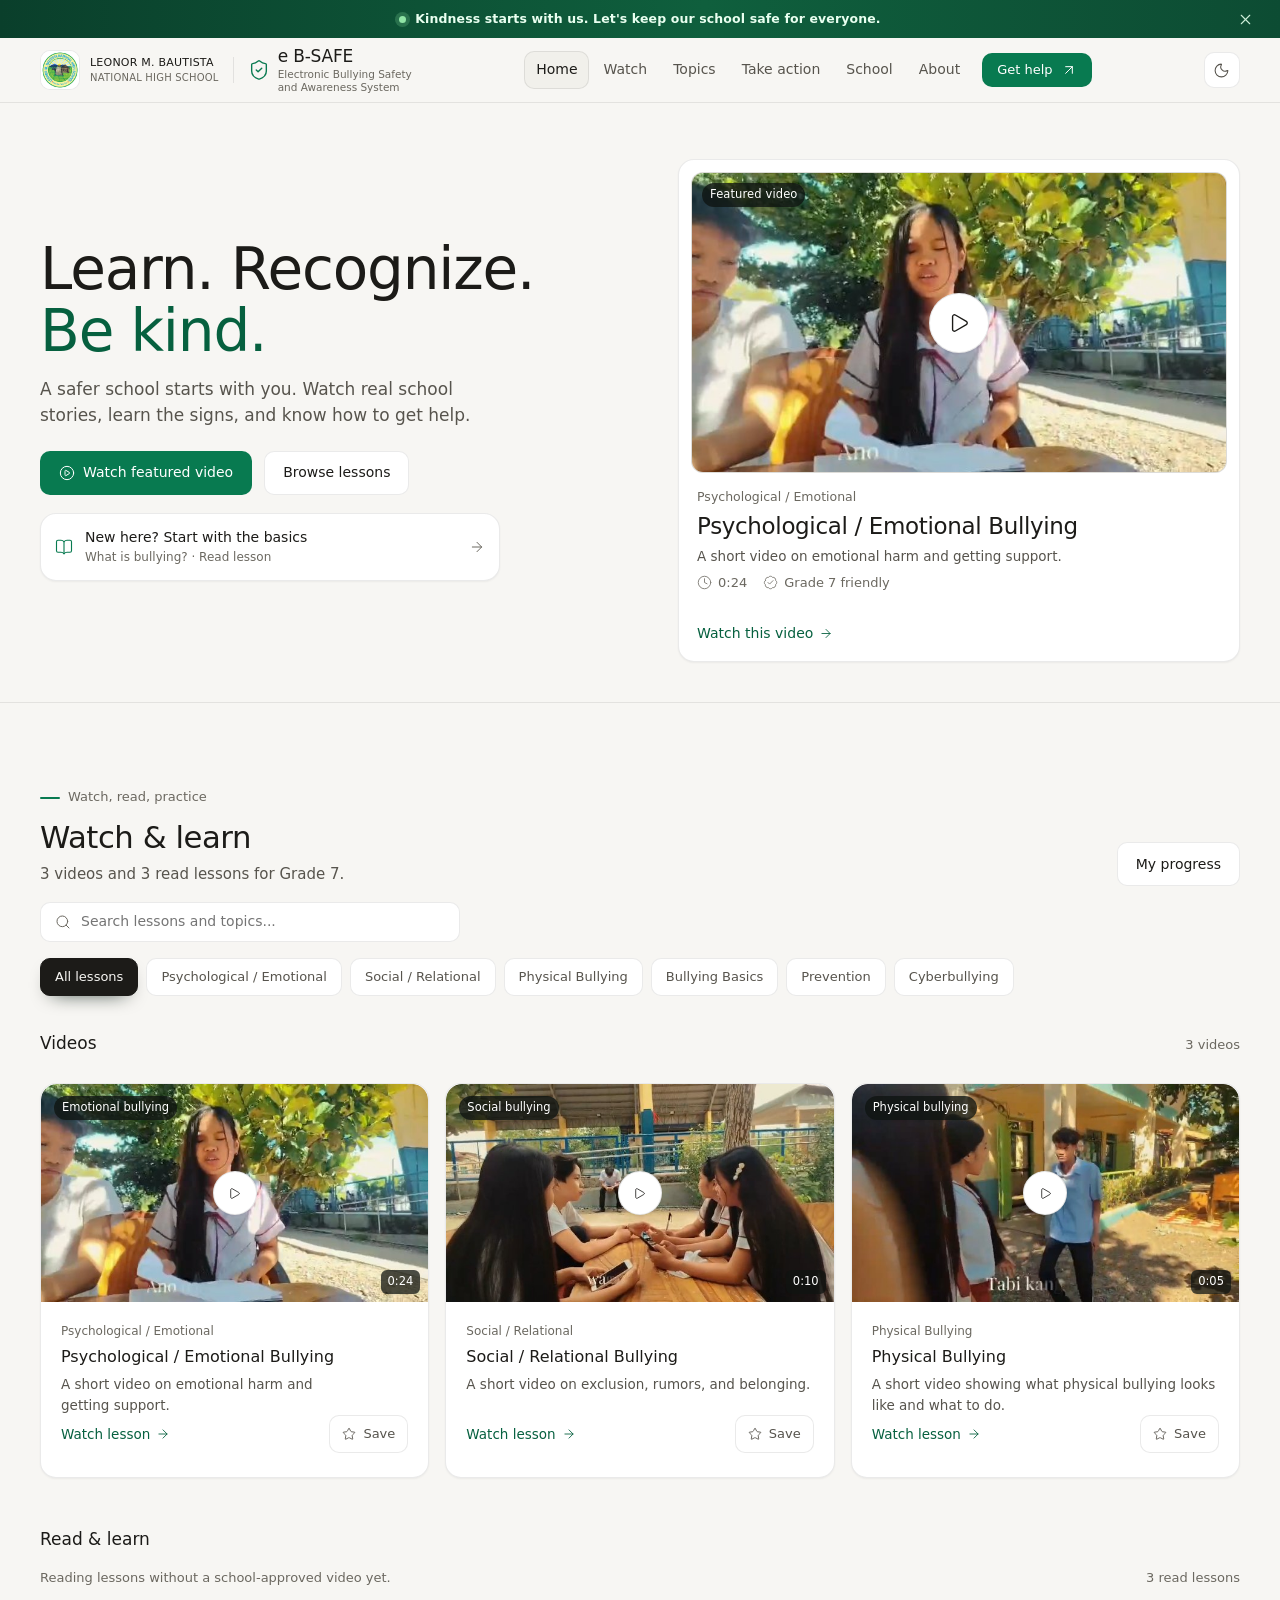
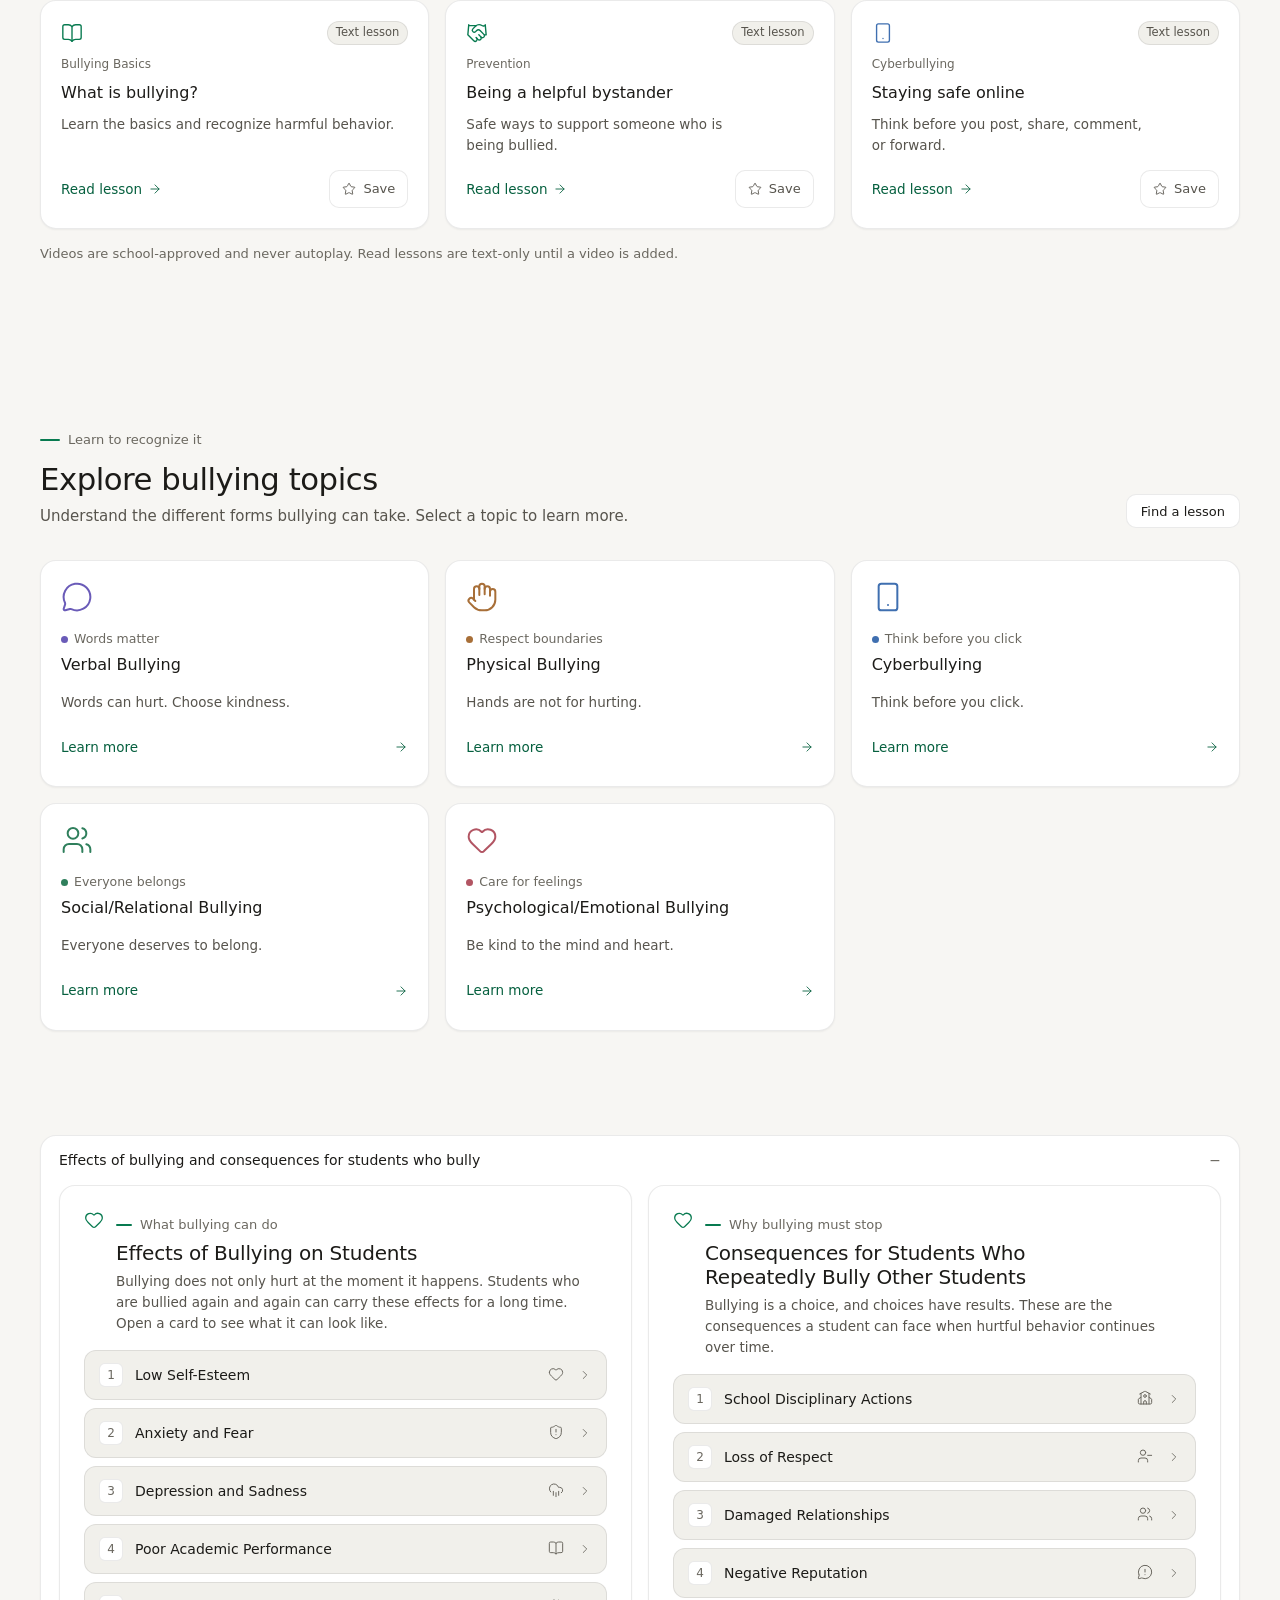
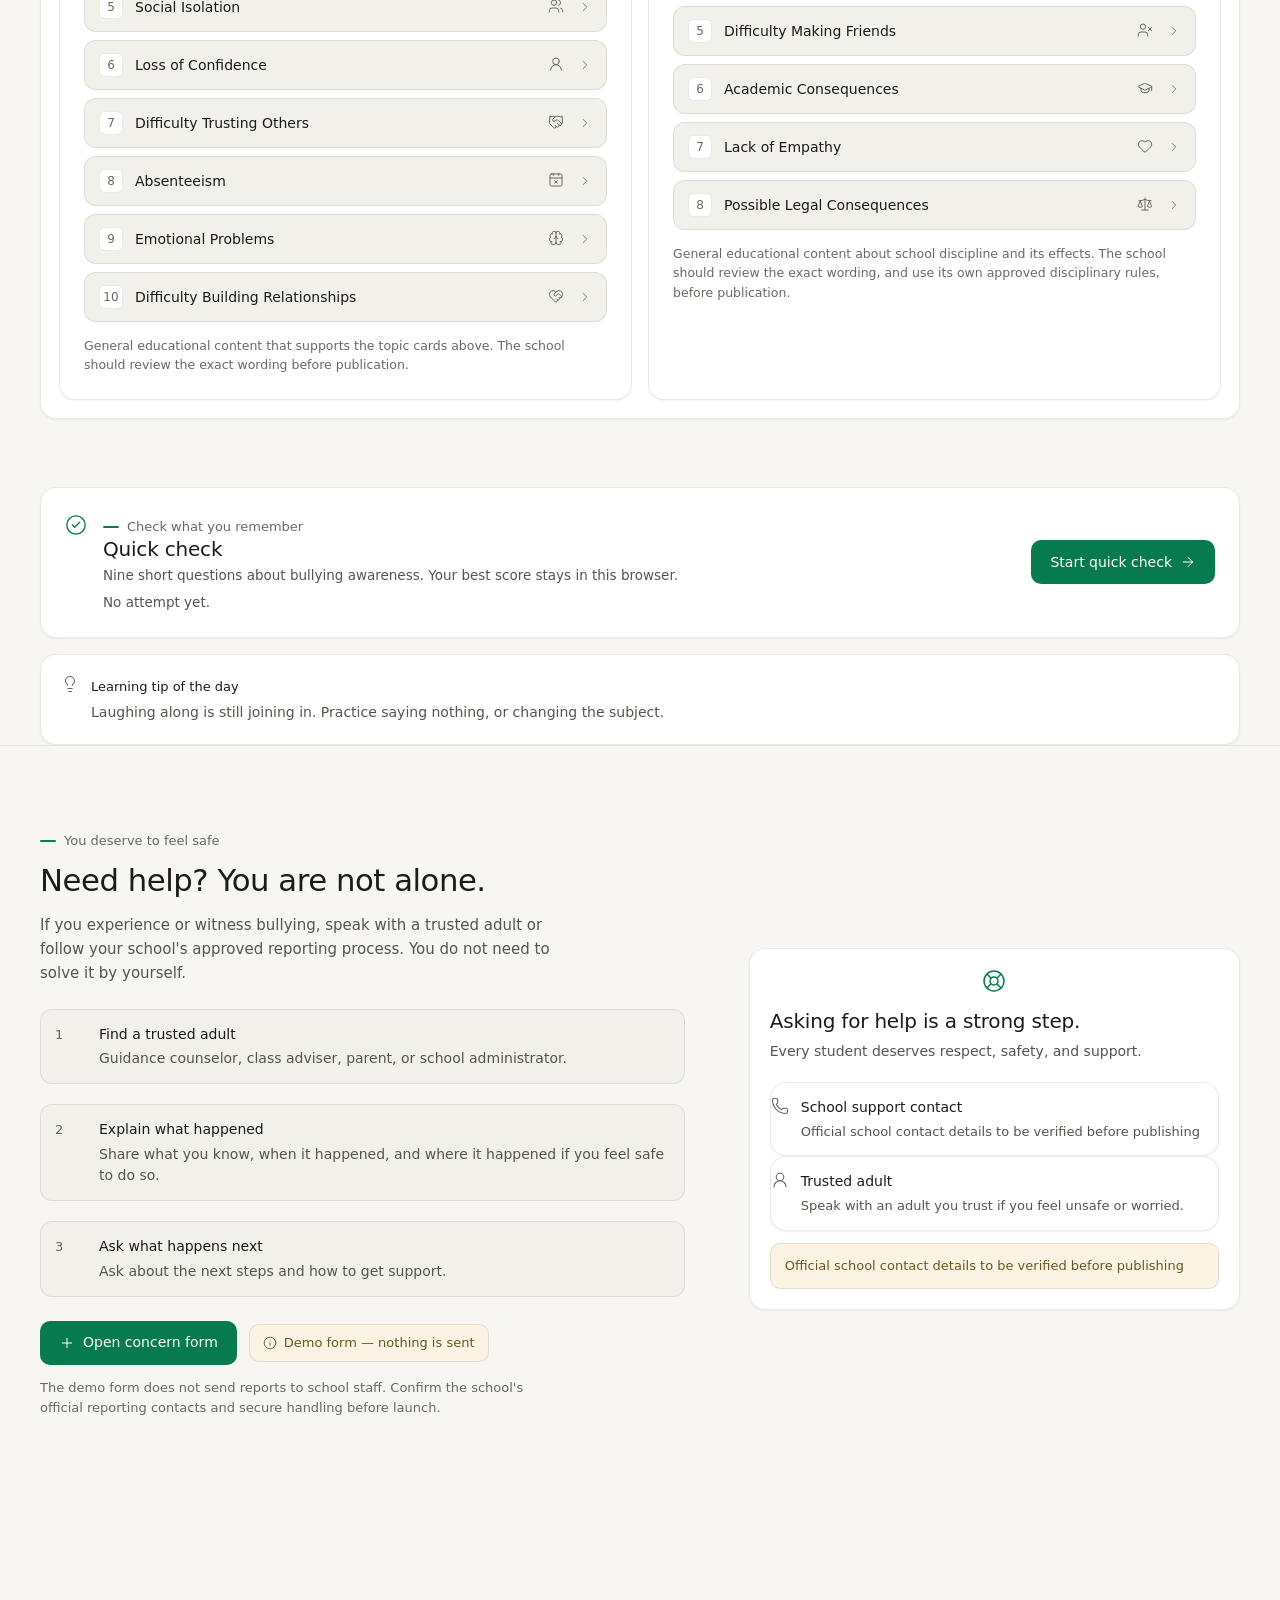
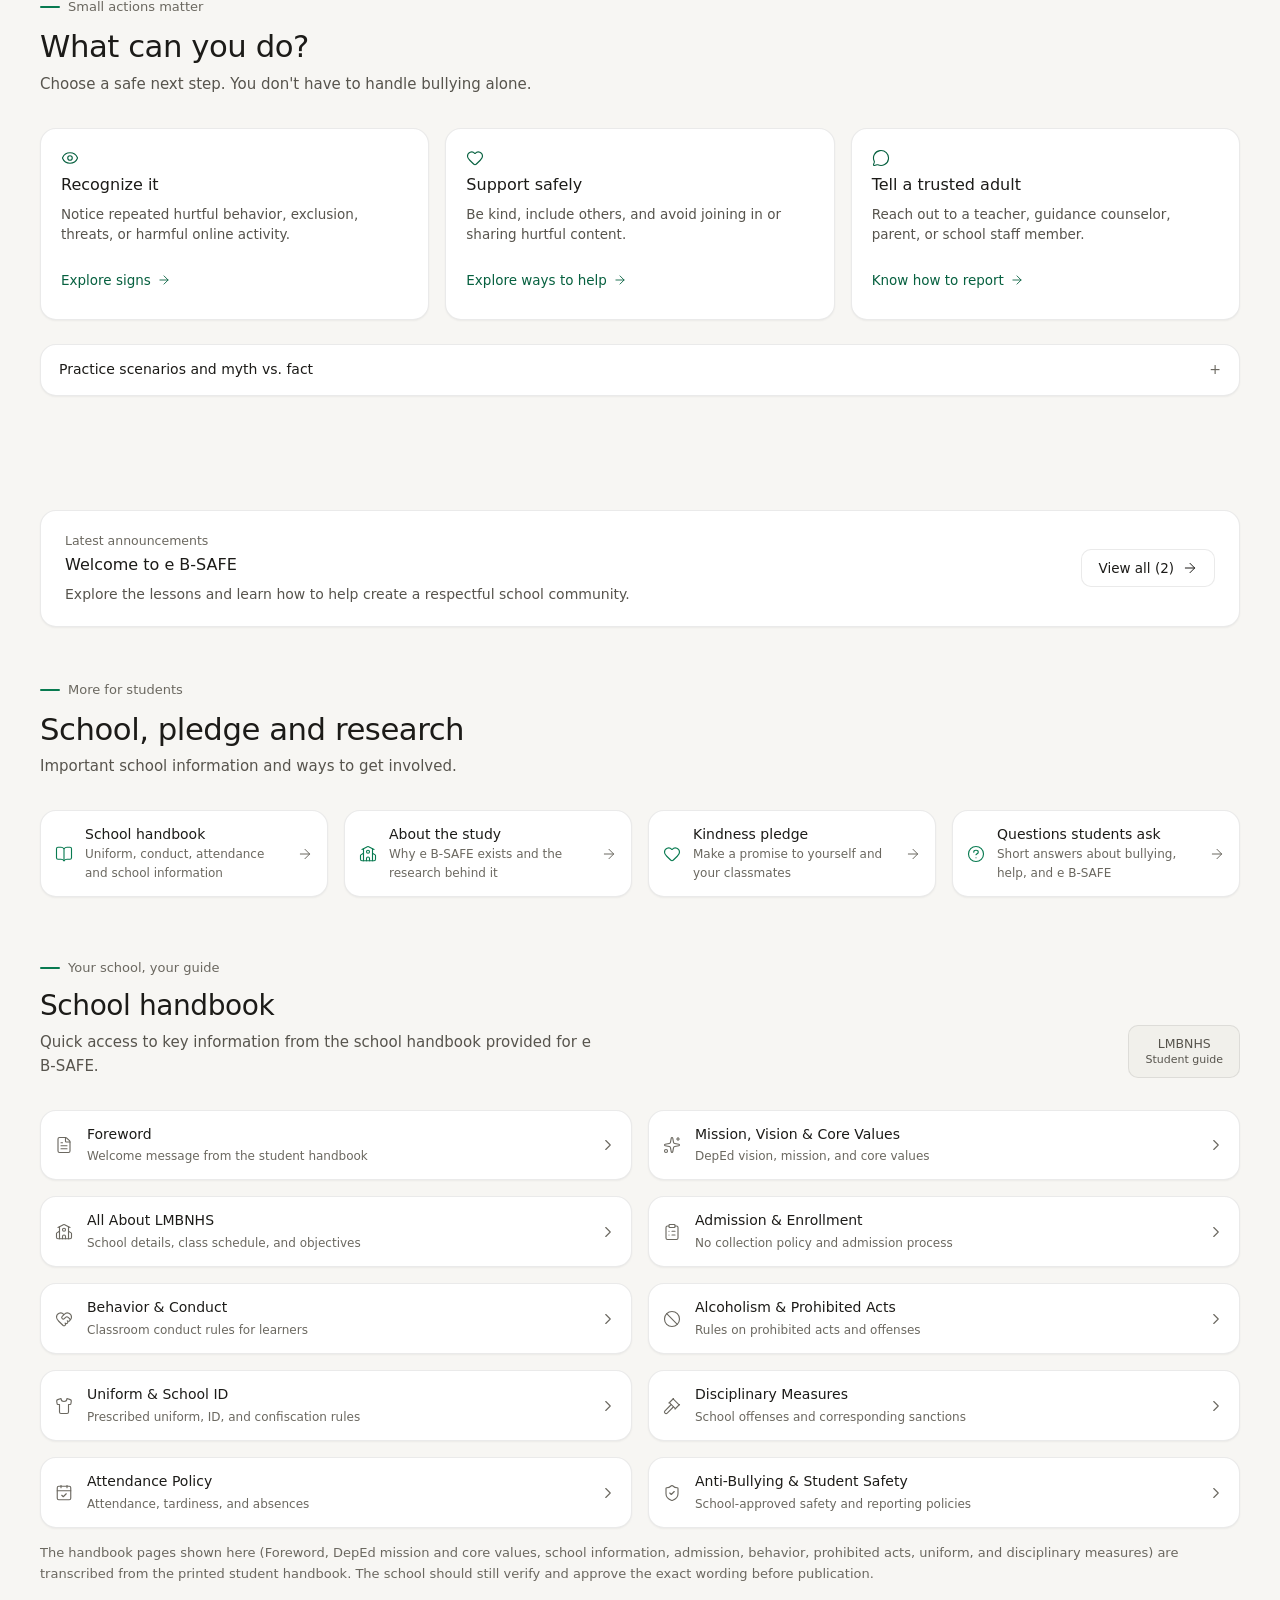
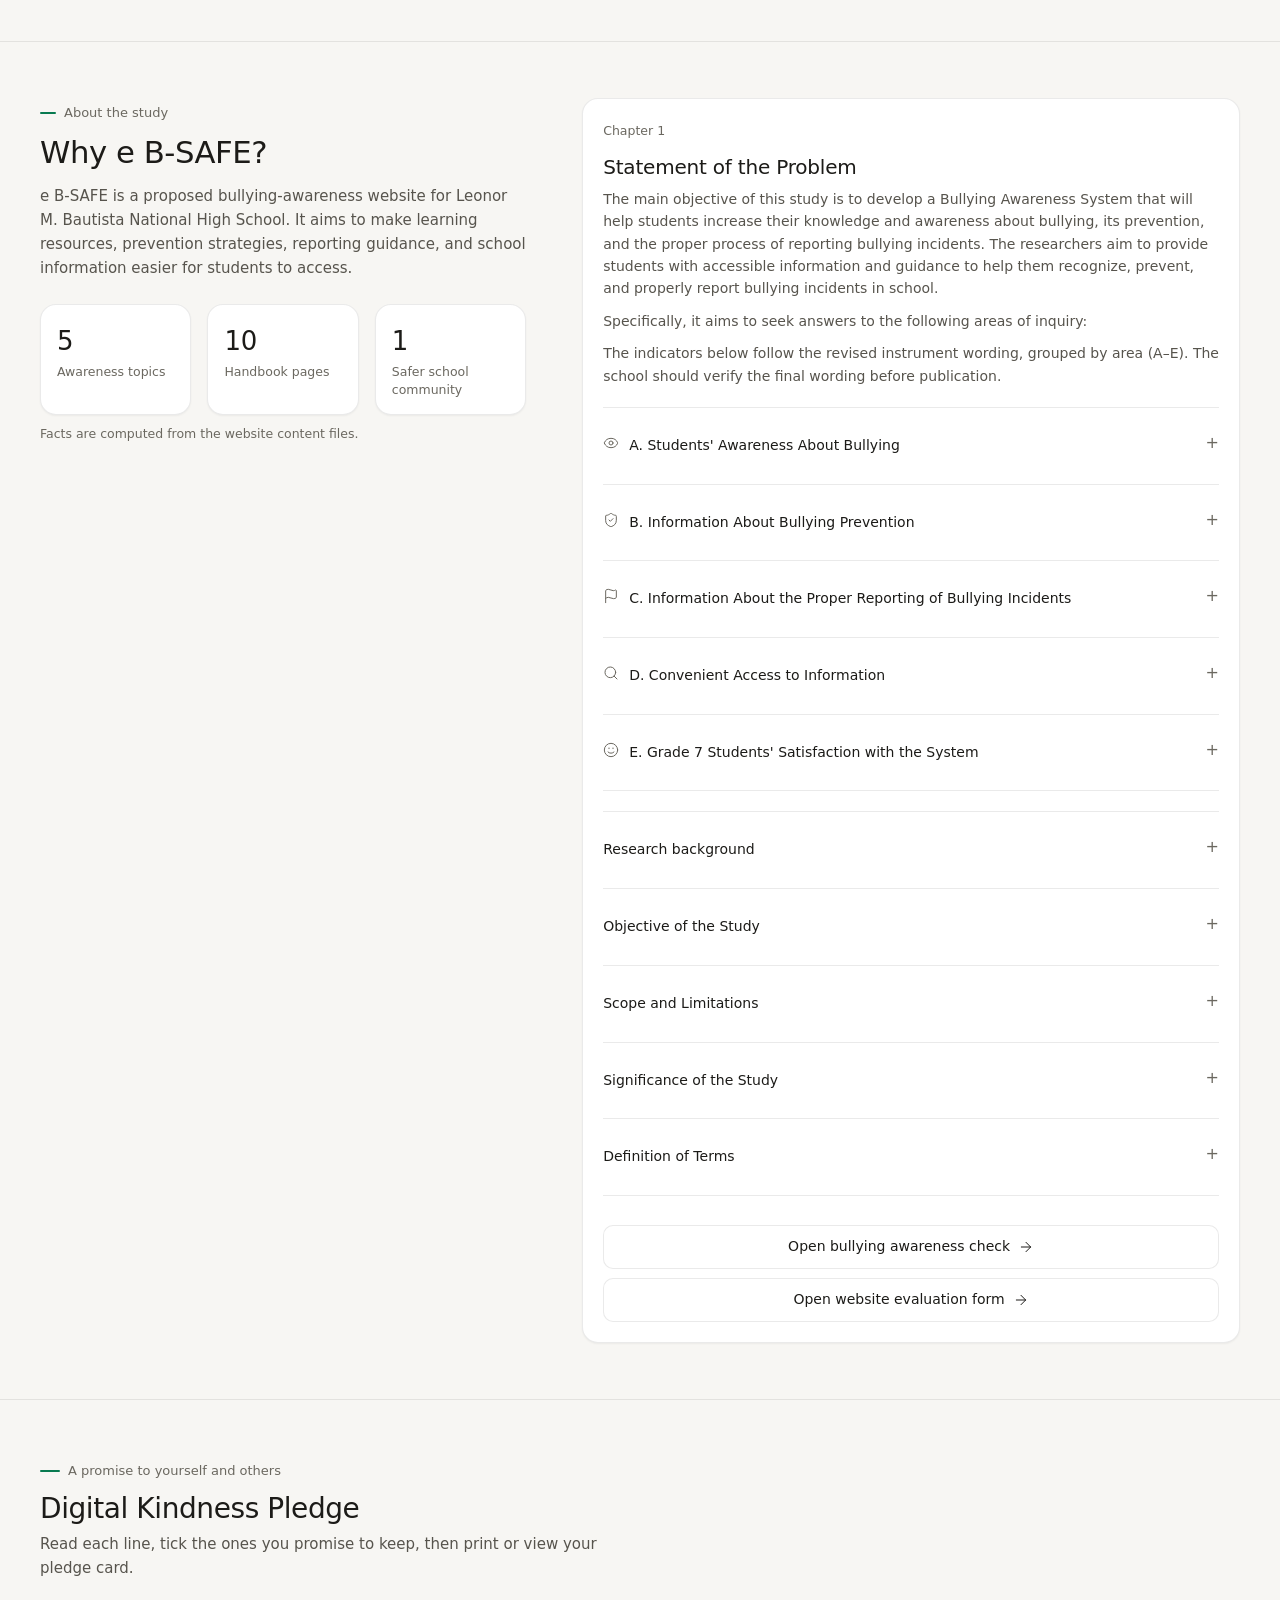
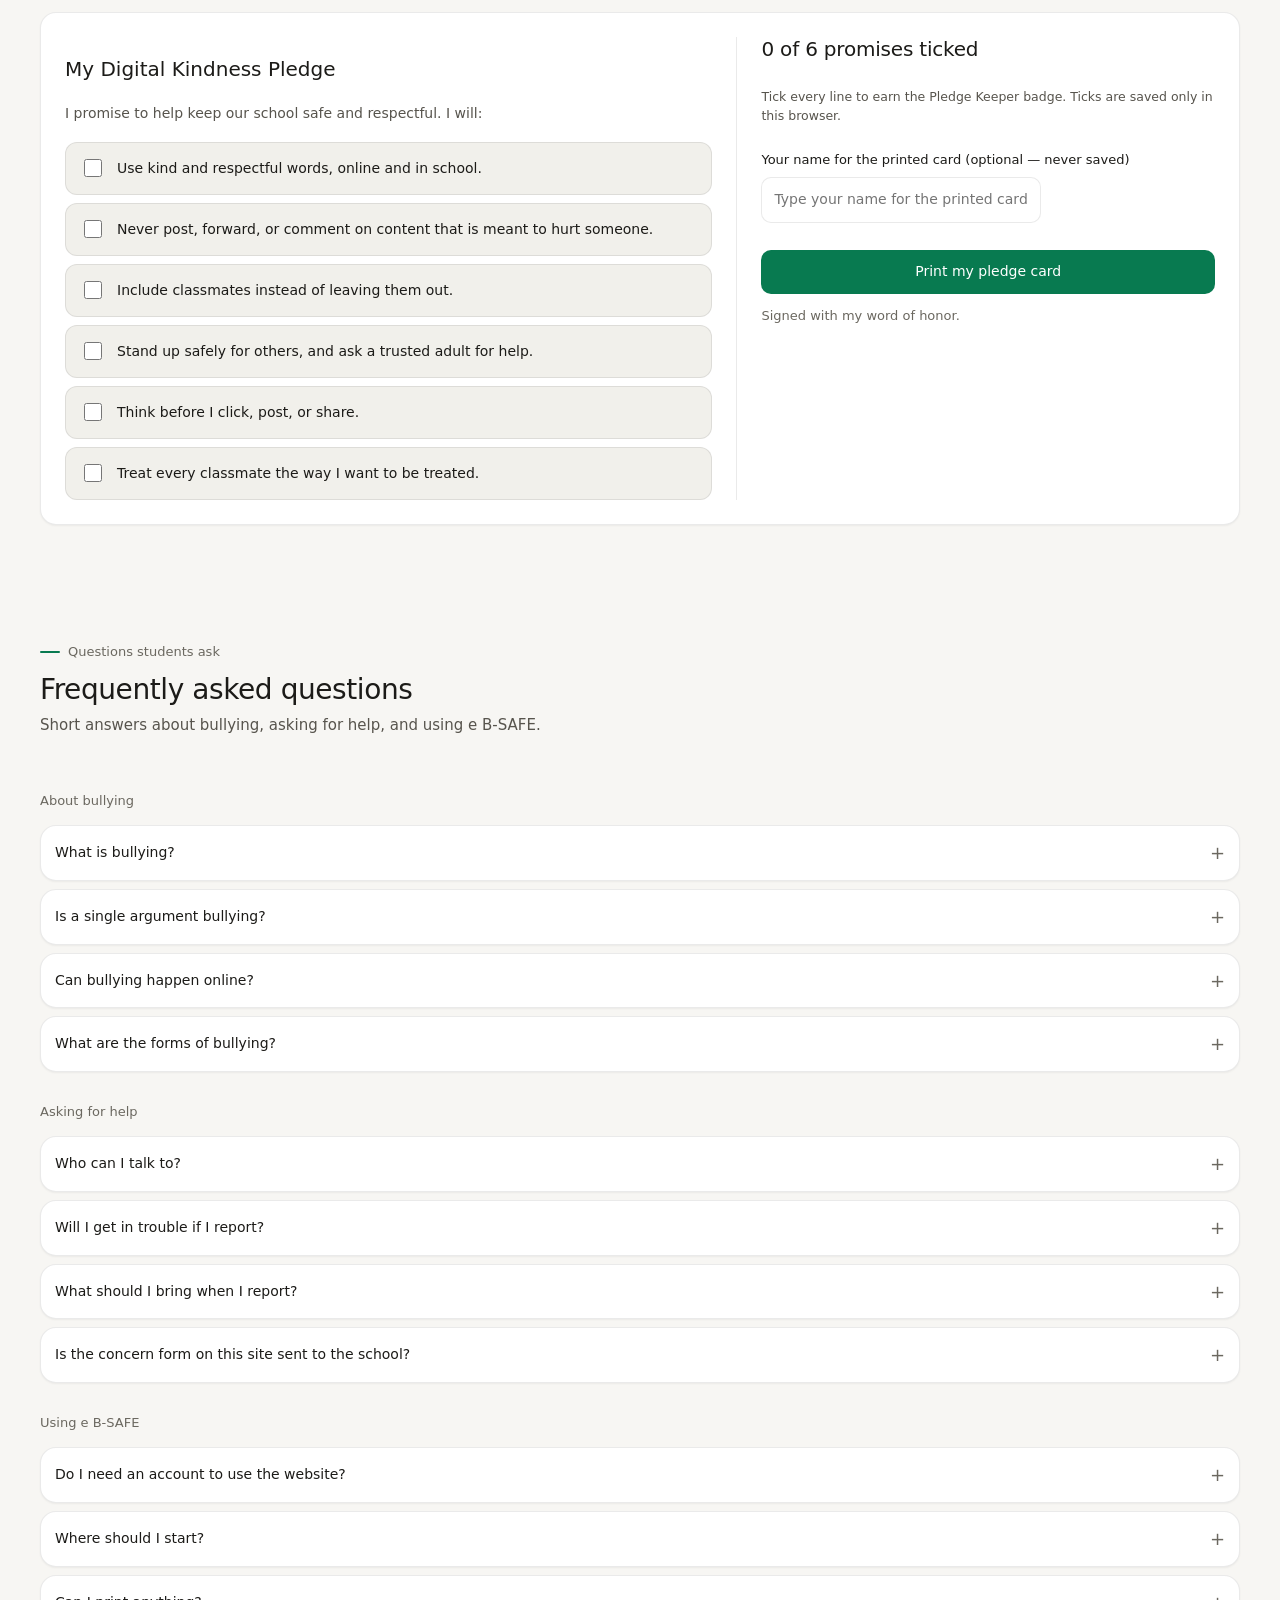
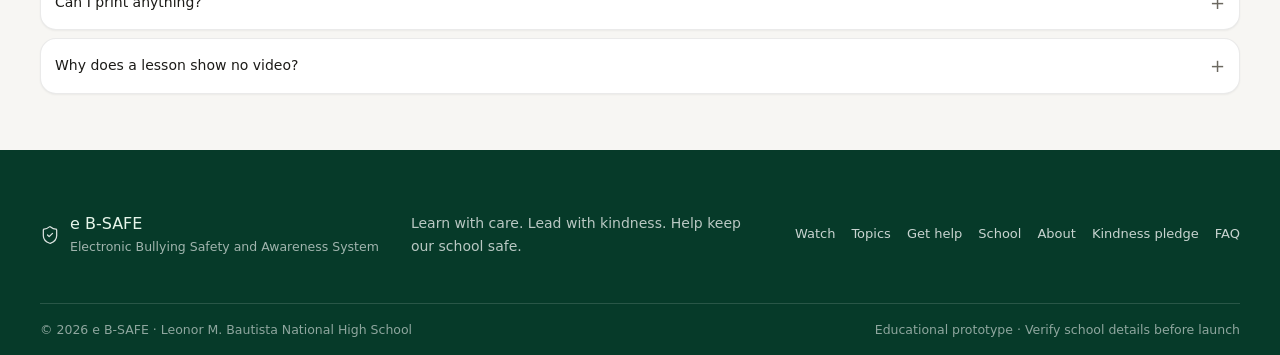
==== docs/index.html @ 9f538f07 "Add the e B-SAFE public website" ====
<!doctype html>
<html lang="en">
<head>
  <meta charset="utf-8">
  <meta name="viewport" content="width=device-width, initial-scale=1">
  <meta name="theme-color" content="#116b43">
  <meta name="description" content="e B-SAFE — Electronic Bullying Safety and Awareness System for Leonor M. Bautista National High School.">
  <title>e B-SAFE | Bullying Safety & Awareness</title>
  <link rel="icon" type="image/jpeg" href="assets/school-logo.jpg">
  <link rel="apple-touch-icon" href="assets/school-logo.jpg">
  <link rel="stylesheet" href="styles.css?v=40">
  <script>/* Pre-paint theme bootstrap: keeps the inline flash of the wrong theme away. Stored raw so this tiny script can read it. */(function(){try{var t=localStorage.getItem("ebsafe_theme");if(t!=="dark"&&t!=="light"){t=window.matchMedia&&window.matchMedia("(prefers-color-scheme: dark)").matches?"dark":"light";}if(t==="dark"){document.documentElement.setAttribute("data-theme","dark");}}catch(e){}})();</script>
</head>
<body class="student-home">
  <svg class="icon-sprite" aria-hidden="true" focusable="false" xmlns="http://www.w3.org/2000/svg">
    <symbol id="i-arrow-left" viewBox="0 0 24 24" fill="none" stroke="currentColor" stroke-width="1.5" stroke-linecap="round" stroke-linejoin="round"><path d="m12 19-7-7 7-7"/> <path d="M19 12H5"/></symbol>
    <symbol id="i-arrow-right" viewBox="0 0 24 24" fill="none" stroke="currentColor" stroke-width="1.5" stroke-linecap="round" stroke-linejoin="round"><path d="M5 12h14"/> <path d="m12 5 7 7-7 7"/></symbol>
    <symbol id="i-arrow-up" viewBox="0 0 24 24" fill="none" stroke="currentColor" stroke-width="1.5" stroke-linecap="round" stroke-linejoin="round"><path d="m5 12 7-7 7 7"/> <path d="M12 19V5"/></symbol>
    <symbol id="i-arrow-up-right" viewBox="0 0 24 24" fill="none" stroke="currentColor" stroke-width="1.5" stroke-linecap="round" stroke-linejoin="round"><path d="M7 7h10v10"/> <path d="M7 17 17 7"/></symbol>
    <symbol id="i-award" viewBox="0 0 24 24" fill="none" stroke="currentColor" stroke-width="1.5" stroke-linecap="round" stroke-linejoin="round"><path d="m15.477 12.89 1.515 8.526a.5.5 0 0 1-.81.47l-3.58-2.687a1 1 0 0 0-1.197 0l-3.586 2.686a.5.5 0 0 1-.81-.469l1.514-8.526"/> <circle cx="12" cy="8" r="6"/></symbol>
    <symbol id="i-badge-check" viewBox="0 0 24 24" fill="none" stroke="currentColor" stroke-width="1.5" stroke-linecap="round" stroke-linejoin="round"><path d="M3.85 8.62a4 4 0 0 1 4.78-4.77 4 4 0 0 1 6.74 0 4 4 0 0 1 4.78 4.78 4 4 0 0 1 0 6.74 4 4 0 0 1-4.77 4.78 4 4 0 0 1-6.75 0 4 4 0 0 1-4.78-4.77 4 4 0 0 1 0-6.76Z"/> <path d="m16 9-5.5 5.5L8 12"/></symbol>
    <symbol id="i-ban" viewBox="0 0 24 24" fill="none" stroke="currentColor" stroke-width="1.5" stroke-linecap="round" stroke-linejoin="round"><circle cx="12" cy="12" r="10"/> <path d="M4.929 4.929 19.07 19.071"/></symbol>
    <symbol id="i-book-open" viewBox="0 0 24 24" fill="none" stroke="currentColor" stroke-width="1.5" stroke-linecap="round" stroke-linejoin="round"><path d="M12 5v16"/> <path d="M20.001 19A2 2 0 0022 17V5a2 2 0 00-1.999-2L16 3.002A5 5 0 0012 5a5 5 0 00-4-2H4a2 2 0 00-2 2v12a2 2 0 001.999 2H8a5 5 0 014 2 5 5 0 014-2z"/></symbol>
    <symbol id="i-brain" viewBox="0 0 24 24" fill="none" stroke="currentColor" stroke-width="1.5" stroke-linecap="round" stroke-linejoin="round"><path d="M12 18V5"/> <path d="M15 13a4.17 4.17 0 01-3-4 4.17 4.17 0 01-3 4"/> <path d="M17.707 6.294A3 3 0 1012 5a3 3 0 10-5.707 1.294"/> <path d="M17.996 5.125a4 4 0 012.526 5.77"/> <path d="M18 18a4 4 0 002-7.465"/> <path d="M19.967 17.482a4 4 0 11-7.967.517 4 4 0 11-7.967-.517"/> <path d="M6 18a4 4 0 01-2-7.465"/> <path d="M6.004 5.125a4 4 0 00-2.526 5.77"/></symbol>
    <symbol id="i-calendar-check" viewBox="0 0 24 24" fill="none" stroke="currentColor" stroke-width="1.5" stroke-linecap="round" stroke-linejoin="round"><path d="M8 2v3"/> <path d="M16 2v3"/> <rect x="3" y="3" width="18" height="18" rx="2"/> <path d="M3 9h18"/> <path d="m9 15 2 2 4-4"/></symbol>
    <symbol id="i-calendar-x" viewBox="0 0 24 24" fill="none" stroke="currentColor" stroke-width="1.5" stroke-linecap="round" stroke-linejoin="round"><path d="M8 2v3"/> <path d="M16 2v3"/> <rect x="3" y="3" width="18" height="18" rx="2"/> <path d="M3 9h18"/> <path d="m14 13-4 4"/> <path d="m10 13 4 4"/></symbol>
    <symbol id="i-check" viewBox="0 0 24 24" fill="none" stroke="currentColor" stroke-width="1.5" stroke-linecap="round" stroke-linejoin="round"><path d="M20 6 9 17l-5-5"/></symbol>
    <symbol id="i-chevron-down" viewBox="0 0 24 24" fill="none" stroke="currentColor" stroke-width="1.5" stroke-linecap="round" stroke-linejoin="round"><path d="m6 9 6 6 6-6"/></symbol>
    <symbol id="i-chevron-right" viewBox="0 0 24 24" fill="none" stroke="currentColor" stroke-width="1.5" stroke-linecap="round" stroke-linejoin="round"><path d="m9 18 6-6-6-6"/></symbol>
    <symbol id="i-chevron-up" viewBox="0 0 24 24" fill="none" stroke="currentColor" stroke-width="1.5" stroke-linecap="round" stroke-linejoin="round"><path d="m18 15-6-6-6 6"/></symbol>
    <symbol id="i-circle-alert" viewBox="0 0 24 24" fill="none" stroke="currentColor" stroke-width="1.5" stroke-linecap="round" stroke-linejoin="round"><circle cx="12" cy="12" r="10"/> <line x1="12" x2="12" y1="8" y2="12"/> <line x1="12" x2="12.01" y1="16" y2="16"/></symbol>
    <symbol id="i-circle-check" viewBox="0 0 24 24" fill="none" stroke="currentColor" stroke-width="1.5" stroke-linecap="round" stroke-linejoin="round"><circle cx="12" cy="12" r="10"/> <path d="m16 9-5.5 5.5L8 12"/></symbol>
    <symbol id="i-circle-help" viewBox="0 0 24 24" fill="none" stroke="currentColor" stroke-width="1.5" stroke-linecap="round" stroke-linejoin="round"><circle cx="12" cy="12" r="10"/> <path d="M9 9.5a3 2.5 0 016 0c0 2-2 2-3 3.5"/> <path d="M12 17h.01"/></symbol>
    <symbol id="i-circle-play" viewBox="0 0 24 24" fill="none" stroke="currentColor" stroke-width="1.5" stroke-linecap="round" stroke-linejoin="round"><path d="M9 9.003a1 1 0 0 1 1.517-.859l4.997 2.997a1 1 0 0 1 0 1.718l-4.997 2.997A1 1 0 0 1 9 14.996z"/> <circle cx="12" cy="12" r="10"/></symbol>
    <symbol id="i-clipboard-list" viewBox="0 0 24 24" fill="none" stroke="currentColor" stroke-width="1.5" stroke-linecap="round" stroke-linejoin="round"><rect width="8" height="4" x="8" y="2" rx="1" ry="1"/> <path d="M16 4h2a2 2 0 0 1 2 2v14a2 2 0 0 1-2 2H6a2 2 0 0 1-2-2V6a2 2 0 0 1 2-2h2"/> <path d="M12 11h4"/> <path d="M12 16h4"/> <path d="M8 11h.01"/> <path d="M8 16h.01"/></symbol>
    <symbol id="i-clock" viewBox="0 0 24 24" fill="none" stroke="currentColor" stroke-width="1.5" stroke-linecap="round" stroke-linejoin="round"><circle cx="12" cy="12" r="10"/> <path d="M12 6v6l4 2"/></symbol>
    <symbol id="i-cloud-rain" viewBox="0 0 24 24" fill="none" stroke="currentColor" stroke-width="1.5" stroke-linecap="round" stroke-linejoin="round"><path d="M4 14.899A7 7 0 1 1 15.71 8h1.79a4.5 4.5 0 0 1 2.5 8.242"/> <path d="M16 14v6"/> <path d="M8 14v6"/> <path d="M12 16v6"/></symbol>
    <symbol id="i-eye" viewBox="0 0 24 24" fill="none" stroke="currentColor" stroke-width="1.5" stroke-linecap="round" stroke-linejoin="round"><path d="M2.062 12.348a1 1 0 0 1 0-.696 10.75 10.75 0 0 1 19.876 0 1 1 0 0 1 0 .696 10.75 10.75 0 0 1-19.876 0"/> <circle cx="12" cy="12" r="3"/></symbol>
    <symbol id="i-file-text" viewBox="0 0 24 24" fill="none" stroke="currentColor" stroke-width="1.5" stroke-linecap="round" stroke-linejoin="round"><path d="M6 22a2 2 0 0 1-2-2V4a2 2 0 0 1 2-2h8a2.4 2.4 0 0 1 1.704.706l3.588 3.588A2.4 2.4 0 0 1 20 8v12a2 2 0 0 1-2 2z"/> <path d="M14 2v5a1 1 0 0 0 1 1h5"/> <path d="M10 9H8"/> <path d="M16 13H8"/> <path d="M16 17H8"/></symbol>
    <symbol id="i-flag" viewBox="0 0 24 24" fill="none" stroke="currentColor" stroke-width="1.5" stroke-linecap="round" stroke-linejoin="round"><path d="M4 22V4a1 1 0 0 1 .4-.8A6 6 0 0 1 8 2c3 0 5 2 7.333 2q2 0 3.067-.8A1 1 0 0 1 20 4v10a1 1 0 0 1-.4.8A6 6 0 0 1 16 16c-3 0-5-2-8-2a6 6 0 0 0-4 1.528"/></symbol>
    <symbol id="i-gavel" viewBox="0 0 24 24" fill="none" stroke="currentColor" stroke-width="1.5" stroke-linecap="round" stroke-linejoin="round"><path d="m14 13-8.381 8.38a1 1 0 0 1-3.001-3l8.384-8.381"/> <path d="m16 16 6-6"/> <path d="m21.5 10.5-8-8"/> <path d="m8 8 6-6"/> <path d="m8.5 7.5 8 8"/></symbol>
    <symbol id="i-graduation-cap" viewBox="0 0 24 24" fill="none" stroke="currentColor" stroke-width="1.5" stroke-linecap="round" stroke-linejoin="round"><path d="M21.42 10.922a1 1 0 0 0-.019-1.838L12.83 5.18a2 2 0 0 0-1.66 0L2.6 9.08a1 1 0 0 0 0 1.832l8.57 3.908a2 2 0 0 0 1.66 0z"/> <path d="M22 10v6"/> <path d="M6 12.5V16a6 3 0 0 0 12 0v-3.5"/></symbol>
    <symbol id="i-hand" viewBox="0 0 24 24" fill="none" stroke="currentColor" stroke-width="1.5" stroke-linecap="round" stroke-linejoin="round"><path d="M18 11V6a2 2 0 0 0-2-2a2 2 0 0 0-2 2"/> <path d="M14 10V4a2 2 0 0 0-2-2a2 2 0 0 0-2 2v2"/> <path d="M10 10.5V6a2 2 0 0 0-2-2a2 2 0 0 0-2 2v8"/> <path d="M18 8a2 2 0 1 1 4 0v6a8 8 0 0 1-8 8h-2c-2.8 0-4.5-.86-5.99-2.34l-3.6-3.6a2 2 0 0 1 2.83-2.82L7 15"/></symbol>
    <symbol id="i-handshake" viewBox="0 0 24 24" fill="none" stroke="currentColor" stroke-width="1.5" stroke-linecap="round" stroke-linejoin="round"><path d="m11 17 2 2a1 1 0 1 0 3-3"/> <path d="m14 14 2.5 2.5a1 1 0 1 0 3-3l-3.88-3.88a3 3 0 0 0-4.24 0l-.88.88a1 1 0 1 1-3-3l2.81-2.81a5.79 5.79 0 0 1 7.06-.87l.47.28a2 2 0 0 0 1.42.25L21 4"/> <path d="m21 3 1 11h-2"/> <path d="M3 3 2 14l6.5 6.5a1 1 0 1 0 3-3"/> <path d="M3 4h8"/></symbol>
    <symbol id="i-heart" viewBox="0 0 24 24" fill="none" stroke="currentColor" stroke-width="1.5" stroke-linecap="round" stroke-linejoin="round"><path d="M2 9.5a5.5 5.5 0 0 1 9.591-3.676.56.56 0 0 0 .818 0A5.49 5.49 0 0 1 22 9.5c0 2.29-1.5 4-3 5.5l-5.492 5.313a2 2 0 0 1-3 .019L5 15c-1.5-1.5-3-3.2-3-5.5"/></symbol>
    <symbol id="i-heart-handshake" viewBox="0 0 24 24" fill="none" stroke="currentColor" stroke-width="1.5" stroke-linecap="round" stroke-linejoin="round"><path d="M19.414 14.414C21 12.828 22 11.5 22 9.5a5.5 5.5 0 0 0-9.591-3.676.6.6 0 0 1-.818.001A5.5 5.5 0 0 0 2 9.5c0 2.3 1.5 4 3 5.5l5.535 5.362a2 2 0 0 0 2.879.052 2.12 2.12 0 0 0-.004-3 2.124 2.124 0 1 0 3-3 2.124 2.124 0 0 0 3.004 0 2 2 0 0 0 0-2.828l-1.881-1.882a2.41 2.41 0 0 0-3.409 0l-1.71 1.71a2 2 0 0 1-2.828 0 2 2 0 0 1 0-2.828l2.823-2.762"/></symbol>
    <symbol id="i-heart-pulse" viewBox="0 0 24 24" fill="none" stroke="currentColor" stroke-width="1.5" stroke-linecap="round" stroke-linejoin="round"><path d="M2 9.5a5.5 5.5 0 0 1 9.591-3.676.56.56 0 0 0 .818 0A5.49 5.49 0 0 1 22 9.5c0 2.29-1.5 4-3 5.5l-5.492 5.313a2 2 0 0 1-3 .019L5 15c-1.5-1.5-3-3.2-3-5.5"/> <path d="M3.22 13H9.5l.5-1 2 4.5 2-7 1.5 3.5h5.27"/></symbol>
    <symbol id="i-house" viewBox="0 0 24 24" fill="none" stroke="currentColor" stroke-width="1.5" stroke-linecap="round" stroke-linejoin="round"><path d="M15 21v-8a1 1 0 0 0-1-1h-4a1 1 0 0 0-1 1v8"/> <path d="M3 10a2 2 0 0 1 .709-1.528l7-6a2 2 0 0 1 2.582 0l7 6A2 2 0 0 1 21 10v9a2 2 0 0 1-2 2H5a2 2 0 0 1-2-2z"/></symbol>
    <symbol id="i-info" viewBox="0 0 24 24" fill="none" stroke="currentColor" stroke-width="1.5" stroke-linecap="round" stroke-linejoin="round"><circle cx="12" cy="12" r="10"/> <path d="M12 16v-4"/> <path d="M12 8h.01"/></symbol>
    <symbol id="i-life-buoy" viewBox="0 0 24 24" fill="none" stroke="currentColor" stroke-width="1.5" stroke-linecap="round" stroke-linejoin="round"><circle cx="12" cy="12" r="10"/> <path d="m4.93 4.93 4.24 4.24"/> <path d="m14.83 9.17 4.24-4.24"/> <path d="m14.83 14.83 4.24 4.24"/> <path d="m9.17 14.83-4.24 4.24"/> <circle cx="12" cy="12" r="4"/></symbol>
    <symbol id="i-lightbulb" viewBox="0 0 24 24" fill="none" stroke="currentColor" stroke-width="1.5" stroke-linecap="round" stroke-linejoin="round"><path d="M15 14c.2-1 .7-1.7 1.5-2.5 1-.9 1.5-2.2 1.5-3.5A6 6 0 0 0 6 8c0 1 .2 2.2 1.5 3.5.7.7 1.3 1.5 1.5 2.5"/> <path d="M9 18h6"/> <path d="M10 22h4"/></symbol>
    <symbol id="i-maximize" viewBox="0 0 24 24" fill="none" stroke="currentColor" stroke-width="1.5" stroke-linecap="round" stroke-linejoin="round"><path d="M8 3H5a2 2 0 0 0-2 2v3"/> <path d="M21 8V5a2 2 0 0 0-2-2h-3"/> <path d="M3 16v3a2 2 0 0 0 2 2h3"/> <path d="M16 21h3a2 2 0 0 0 2-2v-3"/></symbol>
    <symbol id="i-message-circle" viewBox="0 0 24 24" fill="none" stroke="currentColor" stroke-width="1.5" stroke-linecap="round" stroke-linejoin="round"><path d="M2.992 16.342a2 2 0 0 1 .094 1.167l-1.065 3.29a1 1 0 0 0 1.236 1.168l3.413-.998a2 2 0 0 1 1.099.092 10 10 0 1 0-4.777-4.719"/></symbol>
    <symbol id="i-message-circle-warning" viewBox="0 0 24 24" fill="none" stroke="currentColor" stroke-width="1.5" stroke-linecap="round" stroke-linejoin="round"><path d="M2.992 16.342a2 2 0 0 1 .094 1.167l-1.065 3.29a1 1 0 0 0 1.236 1.168l3.413-.998a2 2 0 0 1 1.099.092 10 10 0 1 0-4.777-4.719"/> <path d="M12 8v4"/> <path d="M12 16h.01"/></symbol>
    <symbol id="i-minimize" viewBox="0 0 24 24" fill="none" stroke="currentColor" stroke-width="1.5" stroke-linecap="round" stroke-linejoin="round"><path d="M8 3v3a2 2 0 0 1-2 2H3"/> <path d="M21 8h-3a2 2 0 0 1-2-2V3"/> <path d="M3 16h3a2 2 0 0 1 2 2v3"/> <path d="M16 21v-3a2 2 0 0 1 2-2h3"/></symbol>
    <symbol id="i-moon" viewBox="0 0 24 24" fill="none" stroke="currentColor" stroke-width="1.5" stroke-linecap="round" stroke-linejoin="round"><path d="M20.985 12.486a9 9 0 1 1-9.473-9.472c.405-.022.617.46.402.803a6 6 0 0 0 8.268 8.268c.344-.215.825-.004.803.401"/></symbol>
    <symbol id="i-pause" viewBox="0 0 24 24" fill="none" stroke="currentColor" stroke-width="1.5" stroke-linecap="round" stroke-linejoin="round"><rect x="14" y="3" width="5" height="18" rx="1"/> <rect x="5" y="3" width="5" height="18" rx="1"/></symbol>
    <symbol id="i-pencil" viewBox="0 0 24 24" fill="none" stroke="currentColor" stroke-width="1.5" stroke-linecap="round" stroke-linejoin="round"><path d="M21.174 6.812a1 1 0 0 0-3.986-3.987L3.842 16.174a2 2 0 0 0-.5.83l-1.321 4.352a.5.5 0 0 0 .623.622l4.353-1.32a2 2 0 0 0 .83-.497z"/> <path d="m15 5 4 4"/></symbol>
    <symbol id="i-phone" viewBox="0 0 24 24" fill="none" stroke="currentColor" stroke-width="1.5" stroke-linecap="round" stroke-linejoin="round"><path d="M13.832 16.568a1 1 0 0 0 1.213-.303l.355-.465A2 2 0 0 1 17 15h3a2 2 0 0 1 2 2v3a2 2 0 0 1-2 2A18 18 0 0 1 2 4a2 2 0 0 1 2-2h3a2 2 0 0 1 2 2v3a2 2 0 0 1-.8 1.6l-.468.351a1 1 0 0 0-.292 1.233 14 14 0 0 0 6.392 6.384"/></symbol>
    <symbol id="i-play" viewBox="0 0 24 24" fill="none" stroke="currentColor" stroke-width="1.5" stroke-linecap="round" stroke-linejoin="round"><path d="M5 5a2 2 0 0 1 3.008-1.728l11.997 6.998a2 2 0 0 1 .003 3.458l-12 7A2 2 0 0 1 5 19z"/></symbol>
    <symbol id="i-plus" viewBox="0 0 24 24" fill="none" stroke="currentColor" stroke-width="1.5" stroke-linecap="round" stroke-linejoin="round"><path d="M5 12h14"/> <path d="M12 5v14"/></symbol>
    <symbol id="i-scale" viewBox="0 0 24 24" fill="none" stroke="currentColor" stroke-width="1.5" stroke-linecap="round" stroke-linejoin="round"><path d="M12 3v18"/> <path d="m19 8 3 8a5 5 0 0 1-6 0zV7"/> <path d="M3 7h1a17 17 0 0 0 8-2 17 17 0 0 0 8 2h1"/> <path d="m5 8 3 8a5 5 0 0 1-6 0zV7"/> <path d="M7 21h10"/></symbol>
    <symbol id="i-school" viewBox="0 0 24 24" fill="none" stroke="currentColor" stroke-width="1.5" stroke-linecap="round" stroke-linejoin="round"><path d="M14 21v-3a2 2 0 0 0-4 0v3"/> <path d="M18 4.933V21"/> <path d="m4 6 7.106-3.79a2 2 0 0 1 1.788 0L20 6"/> <path d="m6 11-3.52 2.147a1 1 0 0 0-.48.854V19a2 2 0 0 0 2 2h16a2 2 0 0 0 2-2v-5a1 1 0 0 0-.48-.853L18 11"/> <path d="M6 4.933V21"/> <circle cx="12" cy="9" r="2"/></symbol>
    <symbol id="i-search" viewBox="0 0 24 24" fill="none" stroke="currentColor" stroke-width="1.5" stroke-linecap="round" stroke-linejoin="round"><path d="m21 21-4.34-4.34"/> <circle cx="11" cy="11" r="8"/></symbol>
    <symbol id="i-settings" viewBox="0 0 24 24" fill="none" stroke="currentColor" stroke-width="1.5" stroke-linecap="round" stroke-linejoin="round"><path d="M9.671 4.136a2.34 2.34 0 0 1 4.659 0 2.34 2.34 0 0 0 3.319 1.915 2.34 2.34 0 0 1 2.33 4.033 2.34 2.34 0 0 0 0 3.831 2.34 2.34 0 0 1-2.33 4.033 2.34 2.34 0 0 0-3.319 1.915 2.34 2.34 0 0 1-4.659 0 2.34 2.34 0 0 0-3.32-1.915 2.34 2.34 0 0 1-2.33-4.033 2.34 2.34 0 0 0 0-3.831A2.34 2.34 0 0 1 6.35 6.051a2.34 2.34 0 0 0 3.319-1.915"/> <circle cx="12" cy="12" r="3"/></symbol>
    <symbol id="i-shield-alert" viewBox="0 0 24 24" fill="none" stroke="currentColor" stroke-width="1.5" stroke-linecap="round" stroke-linejoin="round"><path d="M20 13c0 5-3.5 7.5-7.66 8.95a1 1 0 0 1-.67-.01C7.5 20.5 4 18 4 13V6a1 1 0 0 1 1-1c2 0 4.5-1.2 6.24-2.72a1.17 1.17 0 0 1 1.52 0C14.51 3.81 17 5 19 5a1 1 0 0 1 1 1z"/> <path d="M12 8v4"/> <path d="M12 16h.01"/></symbol>
    <symbol id="i-shield-check" viewBox="0 0 24 24" fill="none" stroke="currentColor" stroke-width="1.5" stroke-linecap="round" stroke-linejoin="round"><path d="M20 13c0 5-3.5 7.5-7.66 8.95a1 1 0 0 1-.67-.01C7.5 20.5 4 18 4 13V6a1 1 0 0 1 1-1c2 0 4.5-1.2 6.24-2.72a1.17 1.17 0 0 1 1.52 0C14.51 3.81 17 5 19 5a1 1 0 0 1 1 1z"/> <path d="m9 12 2 2 4-4"/></symbol>
    <symbol id="i-shirt" viewBox="0 0 24 24" fill="none" stroke="currentColor" stroke-width="1.5" stroke-linecap="round" stroke-linejoin="round"><path d="M20.38 3.46 16 2a4 4 0 0 1-8 0L3.62 3.46a2 2 0 0 0-1.34 2.23l.58 3.47a1 1 0 0 0 .99.84H6v10c0 1.1.9 2 2 2h8a2 2 0 0 0 2-2V10h2.15a1 1 0 0 0 .99-.84l.58-3.47a2 2 0 0 0-1.34-2.23z"/></symbol>
    <symbol id="i-smartphone" viewBox="0 0 24 24" fill="none" stroke="currentColor" stroke-width="1.5" stroke-linecap="round" stroke-linejoin="round"><rect width="14" height="20" x="5" y="2" rx="2" ry="2"/> <path d="M12 18h.01"/></symbol>
    <symbol id="i-smile" viewBox="0 0 24 24" fill="none" stroke="currentColor" stroke-width="1.5" stroke-linecap="round" stroke-linejoin="round"><path d="M15 10V9"/> <path d="M16.472 15a6 6 0 01-8.943 0"/> <path d="M9 10V9"/> <circle cx="12" cy="12" r="10"/></symbol>
    <symbol id="i-sparkles" viewBox="0 0 24 24" fill="none" stroke="currentColor" stroke-width="1.5" stroke-linecap="round" stroke-linejoin="round"><path d="M11.017 2.814a1 1 0 0 1 1.966 0l1.051 5.558a2 2 0 0 0 1.594 1.594l5.558 1.051a1 1 0 0 1 0 1.966l-5.558 1.051a2 2 0 0 0-1.594 1.594l-1.051 5.558a1 1 0 0 1-1.966 0l-1.051-5.558a2 2 0 0 0-1.594-1.594l-5.558-1.051a1 1 0 0 1 0-1.966l5.558-1.051a2 2 0 0 0 1.594-1.594z"/> <path d="M20 2v4"/> <path d="M22 4h-4"/> <circle cx="4" cy="20" r="2"/></symbol>
    <symbol id="i-star" viewBox="0 0 24 24" fill="none" stroke="currentColor" stroke-width="1.5" stroke-linecap="round" stroke-linejoin="round"><path d="M11.525 2.295a.53.53 0 0 1 .95 0l2.31 4.679a2.123 2.123 0 0 0 1.595 1.16l5.166.756a.53.53 0 0 1 .294.904l-3.736 3.638a2.123 2.123 0 0 0-.611 1.878l.882 5.14a.53.53 0 0 1-.771.56l-4.618-2.428a2.122 2.122 0 0 0-1.973 0L6.396 21.01a.53.53 0 0 1-.77-.56l.881-5.139a2.122 2.122 0 0 0-.611-1.879L2.16 9.795a.53.53 0 0 1 .294-.906l5.165-.755a2.122 2.122 0 0 0 1.597-1.16z"/></symbol>
    <symbol id="i-sun" viewBox="0 0 24 24" fill="none" stroke="currentColor" stroke-width="1.5" stroke-linecap="round" stroke-linejoin="round"><circle cx="12" cy="12" r="4"/> <path d="M12 2v2"/> <path d="M12 20v2"/> <path d="m4.93 4.93 1.41 1.41"/> <path d="m17.66 17.66 1.41 1.41"/> <path d="M2 12h2"/> <path d="M20 12h2"/> <path d="m6.34 17.66-1.41 1.41"/> <path d="m19.07 4.93-1.41 1.41"/></symbol>
    <symbol id="i-target" viewBox="0 0 24 24" fill="none" stroke="currentColor" stroke-width="1.5" stroke-linecap="round" stroke-linejoin="round"><circle cx="12" cy="12" r="10"/> <circle cx="12" cy="12" r="6"/> <circle cx="12" cy="12" r="2"/></symbol>
    <symbol id="i-user-minus" viewBox="0 0 24 24" fill="none" stroke="currentColor" stroke-width="1.5" stroke-linecap="round" stroke-linejoin="round"><path d="M16 21v-2a4 4 0 0 0-4-4H6a4 4 0 0 0-4 4v2"/> <circle cx="9" cy="7" r="4"/> <line x1="22" x2="16" y1="11" y2="11"/></symbol>
    <symbol id="i-user-round" viewBox="0 0 24 24" fill="none" stroke="currentColor" stroke-width="1.5" stroke-linecap="round" stroke-linejoin="round"><circle cx="12" cy="8" r="5"/> <path d="M20 21a8 8 0 0 0-16 0"/></symbol>
    <symbol id="i-user-x" viewBox="0 0 24 24" fill="none" stroke="currentColor" stroke-width="1.5" stroke-linecap="round" stroke-linejoin="round"><path d="M16 21v-2a4 4 0 0 0-4-4H6a4 4 0 0 0-4 4v2"/> <circle cx="9" cy="7" r="4"/> <line x1="17" x2="22" y1="8" y2="13"/> <line x1="22" x2="17" y1="8" y2="13"/></symbol>
    <symbol id="i-users" viewBox="0 0 24 24" fill="none" stroke="currentColor" stroke-width="1.5" stroke-linecap="round" stroke-linejoin="round"><path d="M16 21v-2a4 4 0 0 0-4-4H6a4 4 0 0 0-4 4v2"/> <path d="M16 3.128a4 4 0 0 1 0 7.744"/> <path d="M22 21v-2a4 4 0 0 0-3-3.87"/> <circle cx="9" cy="7" r="4"/></symbol>
    <symbol id="i-volume-2" viewBox="0 0 24 24" fill="none" stroke="currentColor" stroke-width="1.5" stroke-linecap="round" stroke-linejoin="round"><path d="M11 4.702a.705.705 0 0 0-1.203-.498L6.413 7.587A1.4 1.4 0 0 1 5.416 8H3a1 1 0 0 0-1 1v6a1 1 0 0 0 1 1h2.416a1.4 1.4 0 0 1 .997.413l3.383 3.384A.705.705 0 0 0 11 19.298z"/> <path d="M16 9a5 5 0 0 1 0 6"/> <path d="M19.364 18.364a9 9 0 0 0 0-12.728"/></symbol>
    <symbol id="i-volume-x" viewBox="0 0 24 24" fill="none" stroke="currentColor" stroke-width="1.5" stroke-linecap="round" stroke-linejoin="round"><path d="M11 4.702a.7.7 0 0 0-1.203-.498L6.413 7.587A1.4 1.4 0 0 1 5.416 8H3a1 1 0 0 0-1 1v6a1 1 0 0 0 1 1h2.416a1.4 1.4 0 0 1 .997.413l3.383 3.384A.7.7 0 0 0 11 19.298z"/> <path d="m16.5 14.5 5-5"/> <path d="m16.5 9.5 5 5"/></symbol>
    <symbol id="i-x" viewBox="0 0 24 24" fill="none" stroke="currentColor" stroke-width="1.5" stroke-linecap="round" stroke-linejoin="round"><path d="M18 6 6 18"/> <path d="m6 6 12 12"/></symbol>
  </svg>
  <div class="nav-backdrop" id="navBackdrop" hidden></div>
  <div class="reading-progress" id="readingProgress" aria-hidden="true"><span></span></div>
  <a class="skip-link" href="#main-content">Skip to content</a>
  <div class="announcement-bar">
    <span class="announcement-dot"></span>
    <span>Kindness starts with us. Let's keep our school safe for everyone.</span>
    <button class="text-button" id="dismissAnnouncement" aria-label="Dismiss announcement"><svg aria-hidden="true"><use href="#i-x"/></svg></button>
  </div>

  <header class="site-header">
    <div class="header-inner container">
      <a class="brand" href="#home" aria-label="e B-SAFE home">
        <div class="school-logo" id="schoolLogo" aria-label="Leonor M. Bautista National High School logo">
          <img src="assets/school-logo.jpg" alt="Leonor M. Bautista National High School official logo" decoding="async">
        </div>
        <div class="brand-school">
          <strong>LEONOR M. BAUTISTA</strong>
          <span>NATIONAL HIGH SCHOOL</span>
        </div>
        <span class="brand-divider"></span>
        <div class="brand-system">
          <span class="brand-shield"><svg aria-hidden="true"><use href="#i-shield-check"/></svg></span>
          <span><strong>e B-SAFE</strong><small>Electronic Bullying Safety<br>and Awareness System</small></span>
        </div>
      </a>
      <nav class="main-nav" id="mainNav" aria-label="Main navigation">
        <span class="nav-pill" aria-hidden="true"></span>
        <a class="nav-link active" href="#home">Home</a>
        <a class="nav-link" href="#videos">Watch</a>
        <a class="nav-link" href="#awareness">Topics</a>
        <a class="nav-link" href="#prevention">Take action</a>
        <a class="nav-link" href="#handbook">School</a>
        <a class="nav-link" href="#about">About</a>
        <button class="btn btn-primary btn-small" id="navGetHelp">Get help <svg class="btn-ico" aria-hidden="true"><use href="#i-arrow-up-right"/></svg></button>
      </nav>
      <div class="header-utils">
        <button class="theme-toggle" id="themeToggle" type="button" aria-pressed="false" aria-label="Switch to dark theme"><svg class="theme-icon icon-moon" aria-hidden="true"><use href="#i-moon"/></svg><svg class="theme-icon icon-sun" aria-hidden="true"><use href="#i-sun"/></svg></button>
        <button class="menu-toggle" id="menuToggle" aria-label="Open navigation" aria-expanded="false"><span></span><span></span><span></span></button>
      </div>
    </div>
  </header>

  <main id="main-content">
    <div class="container" id="contentAlert" hidden></div>

    <section class="hero student-hero container section-anchor" id="home">
      <div class="hero-copy student-hero-copy">
        <h1>Learn. Recognize.<br><span>Be kind.</span></h1>
        <p>A safer school starts with you. Watch real school stories, learn the signs, and know how to get help.</p>
        <div class="hero-actions">
          <a class="btn btn-primary" href="video.html?lesson=emotional-video" id="watchFeaturedHero" data-watch="emotional-video"><svg class="btn-ico" aria-hidden="true"><use href="#i-circle-play"/></svg>Watch featured video</a>
          <a class="btn btn-secondary" href="#videos" id="startLearning">Browse lessons</a>
        </div>
        <a class="start-here-card" id="startHereCard" href="video.html?lesson=intro" data-watch="intro">
          <span class="start-here-icon" aria-hidden="true"><svg><use href="#i-book-open"/></svg></span>
          <span class="start-here-copy"><strong>New here? Start with the basics</strong><small>What is bullying? · Read lesson</small></span>
          <span class="start-here-arrow" aria-hidden="true"><svg><use href="#i-arrow-right"/></svg></span>
        </a>
      </div>
      <div class="student-hero-media">
        <div class="hero-video-shell">
          <div class="hero-video-card" id="featuredVideoImage">
            <img class="featured-poster" src="assets/posters/emotional-bullying.jpg" width="640" height="360" fetchpriority="high" decoding="async" alt="">
            <span class="hero-media-label">Featured video</span>
            <button class="big-play" id="featuredPlay" type="button" data-watch="emotional-video" aria-label="Play featured video"><svg class="icon-solid" aria-hidden="true"><use href="#i-play"/></svg></button>
          </div>
          <div class="hero-video-copy">
            <span class="content-pill" id="featuredCategory">Psychological / Emotional</span>
            <h2 id="featuredTitle">Psychological / Emotional Bullying</h2>
            <p id="featuredDescription">A short video on emotional harm and getting support.</p>
            <div class="video-meta"><span><svg class="meta-ico" aria-hidden="true"><use href="#i-clock"/></svg><span id="featuredDuration">0:25</span></span><span><svg class="meta-ico" aria-hidden="true"><use href="#i-badge-check"/></svg>Grade 7 friendly</span></div>
            <a class="hero-video-link" id="featuredWatch" href="video.html?lesson=emotional-video" data-watch="emotional-video">Watch this video <svg class="inline-ico" aria-hidden="true"><use href="#i-arrow-right"/></svg></a>
          </div>
        </div>
      </div>
    </section>

    <section class="container rail-section" id="continueWatching" hidden aria-labelledby="continueTitle">
      <div class="shelf-head"><h2 id="continueTitle">Continue watching</h2><span class="muted" id="continueCount"></span></div>
      <div class="media-rail" id="continueRow"></div>
    </section>

    <section class="container rail-section" id="savedVideos" hidden aria-labelledby="savedTitle">
      <div class="shelf-head"><h2 id="savedTitle">Saved lessons</h2><span class="muted" id="savedCount"></span></div>
      <div class="media-rail" id="savedRow"></div>
    </section>

    <section class="container progress-strip" id="progressPreview" aria-label="Your learning progress" hidden></section>

    <section class="video-section section-anchor" id="videos">
      <div class="container">
        <div class="section-heading library-head">
          <div><span class="eyebrow">Watch, read, practice</span><h2>Watch &amp; learn</h2><p id="librarySummary">Three short videos and three read lessons for Grade 7.</p></div>
          <div class="heading-actions"><button class="btn btn-secondary" id="openProgress" type="button">My progress</button></div>
        </div>
        <div class="library-tools">
          <label class="search-box"><svg class="search-icon" aria-hidden="true"><use href="#i-search"/></svg><input type="search" id="siteSearch" placeholder="Search lessons and topics..." aria-label="Search lessons and topics"></label>
          <div class="filter-chips" id="lessonFilters" role="group" aria-label="Filter lessons by category"></div>
        </div>
        <div class="shelf-head video-shelf-head"><h3>Videos</h3><span class="muted" id="videoCount"></span></div>
        <div class="video-grid" id="videoGrid"><p class="grid-loading">Loading video lessons…</p></div>
        <div class="shelf-head read-shelf-head"><div><h3>Read &amp; learn</h3><p>Reading lessons without a school-approved video yet.</p></div><span class="muted" id="readCount"></span></div>
        <div class="read-grid" id="readGrid"><p class="grid-loading">Loading read lessons…</p></div>
        <p class="demo-note">Videos are school-approved and never autoplay. Read lessons are text-only until a video is added.</p>
      </div>
    </section>

    <section class="section container section-anchor" id="awareness">
      <div class="section-heading"><div><span class="eyebrow">Learn to recognize it</span><h2>Explore bullying topics</h2><p>Understand the different forms bullying can take. Select a topic to learn more.</p></div><a class="btn btn-secondary btn-small" href="#videos">Find a lesson</a></div>
      <div class="topic-grid" id="topicGrid"><p class="grid-loading">Loading topics…</p></div>
      <div class="no-results hidden" id="topicNoResults"><span class="no-results-icon" aria-hidden="true"><svg><use href="#i-search"/></svg></span><strong>No matching topics</strong><p>Try a different word, or clear the search box to see all five bullying topics again.</p></div>
    </section>

    <div class="container extra-region" id="awarenessExtra" hidden>
      <details class="awareness-extra-details" id="effects-consequences" open>
        <summary>Effects of bullying and consequences for students who bully</summary>
        <div class="extra-grid" id="awarenessExtraGrid"></div>
      </details>
    </div>

    <section class="container quick-check" id="quickCheck" aria-labelledby="quickCheckTitle">
      <div class="quick-check-icon" aria-hidden="true"><svg><use href="#i-circle-check"/></svg></div>
      <div class="quick-check-copy"><span class="eyebrow">Check what you remember</span><h2 id="quickCheckTitle">Quick check</h2><p>Nine short questions about bullying awareness. Your best score stays in this browser.</p><p class="quick-check-best" id="quickCheckBest">No attempt yet.</p></div>
      <button class="btn btn-primary" id="featuredQuiz" type="button">Start quick check <svg class="btn-ico" aria-hidden="true"><use href="#i-arrow-right"/></svg></button>
    </section>

    <section class="container tip-strip" id="tipCard" aria-label="Learning tip of the day"></section>

    <section class="report-section section-anchor" id="reporting">
      <div class="container report-layout"><div class="report-copy" id="reportCopy"></div><div class="report-side" id="reportSide"></div></div>
    </section>

    <section class="section container section-anchor" id="prevention">
      <div class="section-heading"><div><span class="eyebrow">Small actions matter</span><h2>What can you do?</h2><p>Choose a safe next step. You don't have to handle bullying alone.</p></div></div>
      <div class="action-grid">
        <article class="action-card"><div class="action-icon action-1"><svg aria-hidden="true"><use href="#i-eye"/></svg></div><span class="action-number">01</span><h3>Recognize it</h3><p>Notice repeated hurtful behavior, exclusion, threats, or harmful online activity.</p><button class="link-button" data-topic="Signs of Bullying">Explore signs <svg class="link-ico" aria-hidden="true"><use href="#i-arrow-right"></use></svg></button></article>
        <article class="action-card"><div class="action-icon action-2"><svg aria-hidden="true"><use href="#i-heart"/></svg></div><span class="action-number">02</span><h3>Support safely</h3><p>Be kind, include others, and avoid joining in or sharing hurtful content.</p><button class="link-button" data-topic="Supporting Others">Explore ways to help <svg class="link-ico" aria-hidden="true"><use href="#i-arrow-right"></use></svg></button></article>
        <article class="action-card"><div class="action-icon action-3"><svg aria-hidden="true"><use href="#i-message-circle"/></svg></div><span class="action-number">03</span><h3>Tell a trusted adult</h3><p>Reach out to a teacher, guidance counselor, parent, or school staff member.</p><a class="link-button" href="#reporting">Know how to report <svg class="link-ico" aria-hidden="true"><use href="#i-arrow-right"></use></svg></a></article>
      </div>
      <details class="practice-details">
        <summary>Practice scenarios and myth vs. fact</summary>
        <div class="scenario-panel" id="scenarioPanel"></div>
        <div class="myth-section" id="mythSection"></div>
      </details>
    </section>

    <section class="container announcement-strip" aria-labelledby="announcementHeading">
      <div class="strip-copy">
        <span class="strip-eyebrow" id="announcementHeading">Latest announcements</span>
        <strong id="announcementStripTitle">Welcome to e B-SAFE</strong>
        <p id="announcementStripBody">Explore the lessons and learn how to help create a respectful school community.</p>
      </div>
      <button class="btn strip-btn" id="viewAllAnnouncements" type="button">View all <svg class="btn-ico" aria-hidden="true"><use href="#i-arrow-right"></use></svg></button>
    </section>

    <section class="container more-section" aria-labelledby="moreTitle">
      <div class="section-heading"><div><span class="eyebrow">More for students</span><h2 id="moreTitle">School, pledge and research</h2><p>Important school information and ways to get involved.</p></div></div>
      <div class="more-grid">
        <a class="more-card" href="#handbook"><span class="more-icon" aria-hidden="true"><svg><use href="#i-book-open"/></svg></span><span class="more-copy"><strong>School handbook</strong><small>Uniform, conduct, attendance and school information</small></span><span class="more-arrow" aria-hidden="true"><svg><use href="#i-arrow-right"/></svg></span></a>
        <a class="more-card" href="#about"><span class="more-icon" aria-hidden="true"><svg><use href="#i-school"/></svg></span><span class="more-copy"><strong>About the study</strong><small>Why e B-SAFE exists and the research behind it</small></span><span class="more-arrow" aria-hidden="true"><svg><use href="#i-arrow-right"/></svg></span></a>
        <a class="more-card" href="#pledge"><span class="more-icon" aria-hidden="true"><svg><use href="#i-heart"/></svg></span><span class="more-copy"><strong>Kindness pledge</strong><small>Make a promise to yourself and your classmates</small></span><span class="more-arrow" aria-hidden="true"><svg><use href="#i-arrow-right"/></svg></span></a>
        <a class="more-card" href="#faq"><span class="more-icon" aria-hidden="true"><svg><use href="#i-circle-help"/></svg></span><span class="more-copy"><strong>Questions students ask</strong><small>Short answers about bullying, help, and e B-SAFE</small></span><span class="more-arrow" aria-hidden="true"><svg><use href="#i-arrow-right"/></svg></span></a>
      </div>
    </section>

    <section class="section container section-anchor secondary-section" id="handbook">
      <div class="section-heading"><div><span class="eyebrow">Your school, your guide</span><h2>School handbook</h2><p>Quick access to key information from the school handbook provided for e B-SAFE.</p></div><span class="handbook-stamp">LMBNHS<br><small>Student guide</small></span></div>
      <div class="handbook-grid" id="handbookGrid"><p class="grid-loading">Loading handbook…</p></div>
      <p class="demo-note">The handbook pages shown here (Foreword, DepEd mission and core values, school information, admission, behavior, prohibited acts, uniform, and disciplinary measures) are transcribed from the printed student handbook. The school should still verify and approve the exact wording before publication.</p>
    </section>

    <section class="study-section section-anchor secondary-section" id="about">
      <div class="container study-layout"><div class="study-intro"><span class="eyebrow">About the study</span><h2>Why e B-SAFE?</h2><p>e B-SAFE is a proposed bullying-awareness website for Leonor M. Bautista National High School. It aims to make learning resources, prevention strategies, reporting guidance, and school information easier for students to access.</p><div class="study-facts" id="studyFacts"></div><small class="fact-note">Facts are computed from the website content files.</small></div><div class="sop-card"><span class="content-pill" id="studyPill">Chapter 1</span><h3 id="studyTitle">Statement of the Problem</h3><div class="sop-statement" id="studyStatement"></div><div class="sop-questions" id="sopQuestions"></div><div class="sop-questions study-extra" id="studyExtra"></div><button class="btn btn-secondary btn-block" id="openSurvey" type="button">Open bullying awareness check <svg class="btn-ico" aria-hidden="true"><use href="#i-arrow-right"/></svg></button><button class="btn btn-secondary btn-block" id="openEvaluation" type="button">Open website evaluation form <svg class="btn-ico" aria-hidden="true"><use href="#i-arrow-right"/></svg></button></div></div>
    </section>

    <section class="section container section-anchor secondary-section" id="pledge">
      <div class="section-heading"><div><span class="eyebrow">A promise to yourself and others</span><h2>Digital Kindness Pledge</h2><p>Read each line, tick the ones you promise to keep, then print or view your pledge card.</p></div></div>
      <div class="pledge-card" id="pledgeCard"></div>
    </section>

    <section class="section container section-anchor secondary-section" id="faq">
      <div class="section-heading"><div><span class="eyebrow">Questions students ask</span><h2>Frequently asked questions</h2><p>Short answers about bullying, asking for help, and using e B-SAFE.</p></div></div>
      <div class="faq-list" id="faqList"></div>
    </section>

  </main>

  <footer class="site-footer"><div class="container footer-main"><a class="footer-brand" href="#home"><span class="footer-mark"><svg aria-hidden="true"><use href="#i-shield-check"/></svg></span><span><strong>e B-SAFE</strong><small>Electronic Bullying Safety and Awareness System</small></span></a><p>Learn with care. Lead with kindness. Help keep our school safe.</p><div class="footer-links"><a href="#videos">Watch</a><a href="#awareness">Topics</a><a href="#reporting">Get help</a><a href="#handbook">School</a><a href="#about">About</a><a href="#pledge">Kindness pledge</a><a href="#faq">FAQ</a></div></div><div class="container footer-bottom"><span>© <span id="currentYear"></span> e B-SAFE · Leonor M. Bautista National High School</span><span>Educational prototype · Verify school details before launch</span></div></footer>

  <div class="modal-backdrop hidden" id="modalBackdrop" role="presentation"></div>
  <section class="modal hidden" id="appModal" role="dialog" aria-modal="true" aria-labelledby="modalTitle">
    <div class="modal-header"><div><span class="eyebrow" id="modalEyebrow">e B-SAFE</span><h2 id="modalTitle">Modal title</h2></div><button class="modal-close" id="modalClose" aria-label="Close dialog"><svg aria-hidden="true"><use href="#i-x"/></svg></button></div>
    <div class="modal-content" id="modalContent"></div>
  </section>

  <div id="printRoot" class="print-root" hidden></div>
  <button class="back-to-top" id="backToTop" type="button" aria-label="Back to top" hidden><svg aria-hidden="true"><use href="#i-arrow-up"/></svg></button>
  <div class="sr-only" id="liveRegion" role="status" aria-live="polite"></div>
  <script src="app.js?v=40" defer></script>
</body>
</html>
---- docs/styles.css ----
:root{--green:#116b43;--green-2:#16784c;--green-dark:#0d4a30;--green-light:#e8f6ed;--mint:#f1faf4;--ink:#18352a;--muted:#62766a;--line:#dfe9e2;--surface:#fff;--surface-soft:#f7faf8;--gold:#f5c75e;--shadow:0 18px 50px rgba(20,66,43,.10);--radius:22px;--font:system-ui,-apple-system,BlinkMacSystemFont,"Segoe UI",Roboto,"Helvetica Neue",Arial,sans-serif}*{box-sizing:border-box}html{scroll-behavior:smooth;scroll-padding-top:105px}body{margin:0;background:#fff;color:var(--ink);font-family:var(--font);line-height:1.55;font-size:15px}button,input,textarea,select{font:inherit}button,a{-webkit-tap-highlight-color:transparent}button{cursor:pointer}a{color:inherit;text-decoration:none}.container{width:min(1160px,calc(100% - 44px));margin-inline:auto}.hidden{display:none!important}.skip-link{position:absolute;top:-60px;left:16px;background:#fff;padding:10px 14px;border-radius:8px;z-index:100}.skip-link:focus{top:10px}.announcement-bar{height:35px;background:#0e4e32;color:#e9fff0;display:flex;align-items:center;justify-content:center;gap:9px;font-size:12px;font-weight:600;padding:0 15px}.announcement-dot{width:7px;height:7px;background:#8fe4a6;border-radius:50%}.text-button{position:absolute;right:20px;color:#ddf5e6;border:0;background:transparent;font-size:21px;line-height:1}.site-header{position:sticky;top:0;z-index:30;background:rgba(255,255,255,.96);backdrop-filter:blur(14px);border-bottom:1px solid #e8eee9}.header-inner{min-height:83px;display:flex;align-items:center;justify-content:space-between;gap:20px}.brand{display:flex;align-items:center;gap:10px;min-width:0}.school-logo{width:47px;height:47px;flex:0 0 47px;border-radius:50%;display:grid;place-items:center;background:#f2faf4;border:1px solid #cfe5d5;overflow:hidden}.school-logo svg{width:100%;height:100%}.school-logo img{width:100%;height:100%;object-fit:contain}.brand-school{display:flex;flex-direction:column;line-height:1.2;white-space:nowrap}.brand-school strong{font-size:11px;letter-spacing:.025em}.brand-school span{font-size:9px;color:#63756a;letter-spacing:.1em;margin-top:4px}.brand-divider{height:35px;width:1px;background:#dce8de;margin:0 4px}.brand-system{display:flex;align-items:center;gap:7px;min-width:0}.brand-shield{width:32px;height:32px;border-radius:10px;background:var(--green-light);color:var(--green);display:grid;place-items:center;font-size:20px}.brand-system>span:last-child{display:flex;flex-direction:column;line-height:1.25}.brand-system strong{font-size:19px;letter-spacing:-.04em;color:var(--green-dark)}.brand-system small{font-size:8px;line-height:1.25;color:#718076}.main-nav{display:flex;align-items:center;gap:2px}.nav-link{font-size:11px;font-weight:700;color:#52665a;padding:10px 8px;border-radius:9px;white-space:nowrap}.nav-link:hover,.nav-link.active{background:#edf7f0;color:var(--green)}.nav-icon{font-size:10px;opacity:.7;margin-right:5px}.menu-toggle{display:none;border:1px solid var(--line);background:#fff;border-radius:11px;padding:9px;width:43px;height:40px}.menu-toggle span{display:block;width:18px;height:2px;border-radius:2px;background:var(--green);margin:4px auto}.btn{border:1px solid transparent;min-height:45px;padding:12px 18px;border-radius:11px;display:inline-flex;align-items:center;justify-content:center;gap:8px;font-weight:750;font-size:13px;transition:transform .18s,box-shadow .18s,background .18s;line-height:1.2}.btn:hover{transform:translateY(-1px)}.btn-primary{background:var(--green);color:#fff;box-shadow:0 5px 12px #116b4320}.btn-primary:hover{background:#0c5938;box-shadow:0 8px 20px #116b4328}.btn-secondary{border-color:#b7d4c0;background:#fff;color:var(--green)}.btn-secondary:hover{background:#f0f8f2}.btn-light{background:#fff;color:var(--green-dark)}.btn-dark{background:#193d2b;color:#fff}.btn-small{min-height:35px;padding:9px 12px;font-size:11px;border-radius:9px}.btn-block{width:100%}.btn-plain{border-color:transparent;background:transparent;box-shadow:none;padding-left:0}.section-anchor{scroll-margin-top:100px}.hero{display:grid;grid-template-columns:1fr 1.05fr;align-items:center;gap:24px;padding-block:45px 34px;min-height:400px}.hero-copy{padding:14px 0 14px 12px;position:relative;z-index:1}.eyebrow{font-size:10px;letter-spacing:.16em;font-weight:850;color:var(--green);display:inline-flex;align-items:center;gap:7px}.eyebrow-icon{width:22px;height:22px;border-radius:7px;background:#e4f5e8;display:inline-grid;place-items:center;letter-spacing:0}.hero h1{font-size:clamp(36px,4.4vw,53px);line-height:1.06;letter-spacing:-.055em;margin:18px 0 16px;color:#133e29}.hero h1 span{color:#228555}.hero-copy>p{font-size:15px;color:#5c7063;max-width:440px;line-height:1.7;margin:0}.hero-actions{display:flex;flex-wrap:wrap;gap:10px;margin-top:25px}.hero-trust{margin-top:22px;display:flex;align-items:center;gap:8px;font-size:11px;font-weight:650;color:#708276}.trust-icon{width:18px;height:18px;background:#dbf4e3;border-radius:50%;display:inline-grid;place-items:center;color:#176d43;font-size:11px}.hero-art{position:relative;overflow:hidden;border-radius:30px;background:linear-gradient(150deg,#edf9f0,#d6efd9 52%,#c7e8cc);aspect-ratio:2752/1536}.hero-art img{width:100%;height:100%;object-fit:cover;display:block}.quick-strip{display:grid;grid-template-columns:repeat(4,1fr);gap:13px;padding-block:0 15px}.quick-link{display:flex;gap:10px;align-items:center;border:1px solid var(--line);border-radius:15px;padding:14px;background:#fff;min-width:0;transition:box-shadow .2s,transform .2s}.quick-link:hover{box-shadow:var(--shadow);transform:translateY(-2px)}.quick-icon{width:39px;height:39px;flex:0 0 39px;border-radius:12px;display:grid;place-items:center;font-weight:900;font-size:19px}.lilac{background:#efe8ff;color:#7b56b4}.blue{background:#e4f0ff;color:#3679c6}.green{background:#def4e5;color:#238653}.peach{background:#fff0e2;color:#d7834e}.quick-link>span:nth-child(2){min-width:0;display:flex;flex-direction:column}.quick-link strong{font-size:12px}.quick-link small{font-size:10px;color:#7a8c80;white-space:nowrap}.quick-link>b{margin-left:auto;color:#92a398}.section{padding-block:62px}.section-heading{display:flex;align-items:end;justify-content:space-between;gap:24px;margin-bottom:26px}.section-heading h2,.report-copy h2,.study-intro h2{font-size:clamp(27px,3vw,36px);line-height:1.15;letter-spacing:-.04em;color:#153d2a;margin:7px 0 9px}.section-heading p{color:var(--muted);margin:0;max-width:610px;font-size:13px}.search-box{display:flex;align-items:center;gap:9px;border:1px solid var(--line);height:42px;padding:0 13px;border-radius:11px;color:#82958a;min-width:240px;background:#fff}.search-box input{min-width:0;width:100%;border:0;outline:0;color:var(--ink);background:transparent;font-size:12px}.topic-grid{display:grid;grid-template-columns:repeat(5,1fr);gap:14px}.topic-card{border:1px solid #e7ece8;border-radius:18px;text-align:left;padding:16px 15px 14px;display:flex;flex-direction:column;align-items:flex-start;min-width:0;background:#fff;transition:transform .2s,box-shadow .2s;min-height:255px;color:var(--ink)}.topic-card:hover,.topic-card:focus-visible{transform:translateY(-4px);box-shadow:var(--shadow);outline:0}.topic-verbal{background:linear-gradient(180deg,#fbf6ff,#fff 76%)}.topic-physical{background:linear-gradient(180deg,#fff7ec,#fff 76%)}.topic-cyber{background:linear-gradient(180deg,#f1f7ff,#fff 76%)}.topic-social{background:linear-gradient(180deg,#f0faf4,#fff 76%)}.topic-emotional{background:linear-gradient(180deg,#fff1f2,#fff 76%)}.topic-art{width:100%;height:75px;display:flex;align-items:center;justify-content:center;position:relative;font-size:38px;margin-bottom:12px}.art-chat i{width:41px;height:29px;border-radius:15px;background:#92b7f2;position:absolute;left:calc(50% - 34px);top:23px;box-shadow:0 4px 0 #7296cf}.art-chat i:after{content:"";position:absolute;bottom:-4px;left:7px;border-width:7px 8px 0 0;border-style:solid;border-color:#92b7f2 transparent transparent transparent}.art-chat b{position:absolute;color:#fff;font-size:12px;letter-spacing:2px;top:27px;left:calc(50% - 29px)}.art-chat:after{content:"";width:38px;height:29px;border-radius:15px;background:#d6b8f2;position:absolute;left:calc(50% + 1px);top:10px;box-shadow:0 4px 0 #b6a0d6}.art-hand{color:#e6a14d;text-shadow:0 3px 0 #c17f35}.art-phone{width:34px;height:61px;border-radius:8px;border:4px solid #5282c8;background:#c2d9ff;color:#3e6ab0;font-size:15px;flex-direction:column;gap:0}.art-phone i{font-style:normal;font-size:11px;background:#fff;border-radius:3px;padding:3px}.art-people{flex-direction:row;gap:5px}.art-people i{font-size:22px;font-style:normal;color:#3f9c6c;background:#d9f0e2;border-radius:50%;padding:2px}.art-people b{position:absolute;bottom:-4px;font-size:22px;color:#2d8356}.art-heart{font-size:58px;color:#e87883;text-shadow:0 5px 0 #f8c9cd}.topic-tag{font-size:8px;letter-spacing:.12em;font-weight:850;color:#788b7e;margin-bottom:5px}.topic-card>strong{font-size:14px;line-height:1.3}.topic-card>p{font-size:11px;color:#718276;margin:8px 0 12px;line-height:1.55}.learn-more{font-size:11px;font-weight:800;color:var(--green);margin-top:auto;display:flex;justify-content:space-between;gap:12px;width:100%}.no-results{padding:30px;border:1px dashed var(--line);border-radius:16px;text-align:center;color:var(--muted)}.video-section{background:linear-gradient(140deg,#104b31,#116b43 70%,#1e8050);padding-block:58px 64px;color:#fff}.section-heading-light h2{color:#fff}.section-heading-light p{color:#c6dfcf}.section-heading-light .eyebrow{color:#b9ebc9}.featured-video-card{background:#fff;color:var(--ink);border-radius:22px;padding:14px;display:grid;grid-template-columns:1.05fr 1fr;gap:24px;box-shadow:0 20px 45px #052b1a30}.featured-video-image{min-height:280px;position:relative;overflow:hidden;border-radius:16px;background:linear-gradient(140deg,#d4f0df,#a6d8b7);display:grid;place-items:center}.video-illustration{position:absolute;inset:0;overflow:hidden;background:radial-gradient(circle at 76% 22%,#ffe18a 0 36px,transparent 37px),linear-gradient(180deg,#d8f0e2 0%,#b3dfc3 75%,#7aba88 76%)}.video-kids{position:absolute;bottom:33px;left:18%;right:18%;height:116px;display:flex;justify-content:space-around;align-items:end}.video-kids i{width:70px;height:95px;position:relative;border-radius:30px 30px 0 0;background:#fff;font-size:0;border:2px solid #cce5d4}.video-kids i:before{content:"";position:absolute;left:13px;top:-31px;width:41px;height:41px;border-radius:50%;background:#d99b70;border:2px solid #b77c57}.video-kids i:after{content:"";position:absolute;left:8px;top:-36px;width:51px;height:28px;border-radius:50% 50% 25% 20%;background:#423128}.video-kids i:nth-child(2){height:112px;background:#e4efff}.video-kids i:nth-child(3){background:#f7dfe9}.video-book{position:absolute;bottom:20px;left:50%;transform:translateX(-50%);background:#f7fff8;border:3px solid #4b8d64;border-radius:8px;padding:8px 14px;color:#176b43;font-size:11px;font-weight:900;box-shadow:0 6px 12px #1d68432b}.big-play{position:absolute;z-index:2;left:50%;top:47%;transform:translate(-50%,-50%);width:63px;height:63px;border:5px solid #ffffffb5;border-radius:50%;background:#116b43eF;color:white;font-size:23px;padding-left:5px;box-shadow:0 8px 22px #113c2a30}.video-duration{position:absolute;top:14px;left:14px;background:#fff;color:var(--green);border-radius:7px;font-size:9px;font-weight:850;letter-spacing:.08em;padding:7px 9px}.featured-video-copy{padding:21px 20px 18px 0;display:flex;align-items:flex-start;flex-direction:column;justify-content:center}.content-pill{display:inline-flex;align-items:center;border-radius:7px;background:#e4f4e8;color:var(--green);padding:6px 9px;font-size:9px;font-weight:900;letter-spacing:.12em}.featured-video-copy h3{font-size:28px;letter-spacing:-.035em;line-height:1.15;margin:14px 0 8px}.featured-video-copy>p{color:#6f7f75;line-height:1.7;font-size:13px;max-width:420px;margin:0 0 16px}.video-meta{display:flex;flex-wrap:wrap;gap:14px;color:#798a7e;font-size:10px;margin-bottom:20px}.featured-video-copy .btn{min-width:195px;margin-bottom:5px}.video-row-heading{display:flex;align-items:center;justify-content:space-between;margin:31px 0 15px}.video-row-heading h3{margin:0;font-size:17px}.muted{font-size:11px;color:#d2e7d8}.video-grid{display:grid;grid-template-columns:repeat(3,1fr);gap:16px}.video-card{background:#fff;color:var(--ink);border-radius:16px;overflow:hidden;min-width:0}.video-thumb{border:0;display:block;width:100%;height:145px;position:relative;overflow:hidden}.thumb-green{background:linear-gradient(130deg,#d9f2df,#85c999)}.thumb-blue{background:linear-gradient(130deg,#e5f0ff,#9dbdf3)}.thumb-peach{background:linear-gradient(130deg,#fff0df,#f4bd96)}.thumb-symbol{position:absolute;font-size:70px;color:#fff;text-shadow:0 5px 0 #216f4533;left:calc(50% - 27px);top:18px}.thumb-play{position:absolute;right:13px;bottom:12px;background:#ffffffdc;color:var(--green);width:33px;height:33px;display:grid;place-items:center;border-radius:50%;font-size:13px;box-shadow:0 3px 7px #1e4f2e21}.thumb-label{position:absolute;left:13px;top:12px;font-size:8px;font-weight:900;letter-spacing:.1em;color:#1d5a38;background:#ffffffbd;padding:6px 8px;border-radius:6px}.video-card-body{padding:15px}.small-category{font-size:8px;font-weight:900;letter-spacing:.12em;color:#218152}.video-card h4{font-size:15px;margin:5px 0}.video-card p{font-size:11px;color:#758579;line-height:1.6;margin:0 0 12px}.link-button{border:0;background:transparent;color:var(--green);font-size:11px;font-weight:850;padding:0;display:inline-flex;align-items:center;gap:10px}.link-button:hover{text-decoration:underline}.demo-note{font-size:10px;color:#d4e9dc;margin:15px 0 0}.section .demo-note{color:#7e8e83}.action-grid{display:grid;grid-template-columns:repeat(3,1fr);gap:16px}.action-card{position:relative;border:1px solid var(--line);border-radius:18px;padding:23px;background:#fff;min-height:235px}.action-card:nth-child(1){background:linear-gradient(150deg,#f4f0ff,#fff 70%)}.action-card:nth-child(2){background:linear-gradient(150deg,#eef9f1,#fff 70%)}.action-card:nth-child(3){background:linear-gradient(150deg,#fff5e9,#fff 70%)}.action-icon{width:52px;height:52px;border-radius:15px;display:grid;place-items:center;font-size:27px;background:#fff;box-shadow:0 4px 15px #244b3110;margin-bottom:18px}.action-number{position:absolute;right:20px;top:20px;color:#b3c3b7;font-weight:900;font-size:11px}.action-card h3{font-size:17px;margin:0 0 8px}.action-card p{font-size:12px;color:#738377;line-height:1.7;margin:0 0 17px}.scenario-panel{margin-top:21px;background:#f5faf6;border:1px solid #dfece2;border-radius:20px;padding:25px;display:grid;grid-template-columns:62px 1fr;gap:17px}.scenario-icon{width:57px;height:57px;border-radius:17px;background:#fff1d5;display:grid;place-items:center;font-size:29px}.scenario-copy h3{font-size:22px;margin:4px 0 5px}.scenario-copy>p{font-size:13px;color:#66796d;margin:0 0 15px}.scenario-options{display:grid;gap:8px}.scenario-options button{text-align:left;padding:12px 14px;border:1px solid #d9e7dd;border-radius:10px;background:#fff;color:#284535;font-size:12px;font-weight:650}.scenario-options button:hover{border-color:#7ab894;background:#f5fff7}.scenario-options button.chosen-correct{border-color:#329b61;background:#e4f7e9}.scenario-options button.chosen-wrong{border-color:#e8a8a8;background:#fff1f1}.scenario-feedback{margin-top:11px;padding:11px 13px;background:#e4f5e9;border-radius:10px;color:#1b653c;font-size:12px}.report-section{padding-block:65px;background:linear-gradient(135deg,#f0f9f2,#f8fbf8)}.report-layout{display:grid;grid-template-columns:1.05fr .8fr;gap:52px;align-items:center}.report-copy h2{max-width:500px}.report-copy>p{color:#62766a;font-size:13px;line-height:1.8;max-width:525px}.report-steps{display:grid;gap:16px;margin:24px 0}.report-steps>div{display:flex;gap:13px;align-items:flex-start}.report-steps>div>span{width:30px;height:30px;border-radius:10px;flex:0 0 30px;background:#dbf2e2;color:#176c43;display:grid;place-items:center;font-weight:900;font-size:12px}.report-steps p{margin:0;display:flex;flex-direction:column;gap:3px}.report-steps strong{font-size:12px}.report-steps small{font-size:11px;color:#6d7f73;line-height:1.55}.privacy-note{font-size:10px!important;color:#7c8a80!important;max-width:450px}.report-side{background:#fff;border:1px solid #e1ece3;border-radius:23px;padding:26px;box-shadow:0 15px 42px #19542e0a;position:relative;overflow:hidden}.report-side:before{content:"";position:absolute;right:-65px;top:-65px;width:170px;height:170px;background:#ebf8ef;border-radius:50%}.report-side-badge{width:54px;height:54px;border-radius:16px;background:#e0f4e6;color:#1c8650;display:grid;place-items:center;font-size:30px;position:relative}.report-side h3{font-size:21px;letter-spacing:-.025em;line-height:1.25;margin:18px 0 6px;position:relative}.report-side>p{font-size:12px;color:#76877b;margin:0 0 20px;position:relative}.help-contact{display:flex;align-items:flex-start;gap:11px;padding:13px 0;border-top:1px solid #edf2ed}.contact-icon{width:34px;height:34px;border-radius:10px;background:#f0f7f2;color:var(--green);display:grid;place-items:center;font-size:17px;flex:0 0 34px}.help-contact>div{display:flex;flex-direction:column;gap:3px}.help-contact strong{font-size:11px}.help-contact small{font-size:10px;color:#718176;line-height:1.5}.contact-placeholder{margin-top:12px;padding:10px;background:#fff7e4;color:#856a24;border-radius:9px;font-size:10px}.handbook-stamp{border:1px solid #d4e8da;border-radius:12px;padding:10px 18px;text-align:center;color:var(--green);font-size:12px;font-weight:900;letter-spacing:.1em;line-height:1.2;background:#f2faf4}.handbook-stamp small{font-size:8px;letter-spacing:.14em}.handbook-grid{display:grid;grid-template-columns:repeat(2,1fr);gap:12px}.handbook-card{display:flex;align-items:center;gap:14px;padding:16px;border:1px solid var(--line);border-radius:15px;text-align:left;background:#fff;transition:transform .18s,box-shadow .18s;min-width:0}.handbook-card:hover{transform:translateY(-2px);box-shadow:0 10px 25px #245a3310}.handbook-icon{width:45px;height:45px;display:grid;place-items:center;border-radius:13px;font-size:22px;flex:0 0 45px}.icon-green{background:#def4e5;color:#1c8250}.icon-blue{background:#e4efff;color:#3478c7}.icon-peach{background:#fff0e2;color:#cb8250}.icon-lilac{background:#f0e8ff;color:#7856b5}.icon-yellow{background:#fff6d7;color:#a27a15}.icon-rose{background:#ffe9ec;color:#c64b60}.handbook-card>span:nth-child(2){display:flex;flex-direction:column;gap:4px;flex:1;min-width:0}.handbook-card strong{font-size:12px}.handbook-card small{font-size:10px;color:#77887c;line-height:1.4}.handbook-card>b{color:#90a297;font-size:17px}.study-section{padding:67px 0;background:#f5faf6;border-top:1px solid #edf4ef;border-bottom:1px solid #edf4ef}.study-layout{display:grid;grid-template-columns:.85fr 1.15fr;gap:47px;align-items:start}.study-intro{position:sticky;top:120px}.study-intro h2{font-size:37px}.study-intro>p{color:#687b6f;font-size:13px;line-height:1.85}.study-facts{display:flex;gap:11px;margin-top:23px}.study-facts>div{padding:13px;border:1px solid #dfeae1;background:#fff;border-radius:13px;flex:1;display:flex;flex-direction:column;gap:3px}.study-facts strong{font-size:21px;color:var(--green)}.study-facts small{font-size:9px;color:#75877b}.fact-note{font-size:9px;color:#8a978d;display:block;margin-top:9px}.sop-card{background:#fff;border:1px solid var(--line);border-radius:20px;padding:26px;box-shadow:0 10px 30px #1c4e2e08}.sop-card h3{font-size:23px;letter-spacing:-.035em;margin:13px 0 8px}.sop-card>p{color:#6d7f73;font-size:12px;line-height:1.75}.sop-questions{border-top:1px solid #e8efea;margin:18px 0}.sop-questions details{border-bottom:1px solid #e8efea;padding:13px 0}.sop-questions summary{font-weight:800;font-size:12px;cursor:pointer;list-style:none;display:flex;justify-content:space-between;gap:10px}.sop-questions summary::-webkit-details-marker{display:none}.sop-questions summary:after{content:"+";color:var(--green);font-size:18px;line-height:1}.sop-questions details[open] summary:after{content:"−"}.sop-questions details p{font-size:11px;color:#738378;line-height:1.7;margin:9px 0 0}.admin-callout{display:flex;align-items:center;gap:16px;margin-block:42px;padding:22px 24px;border:1px solid var(--line);border-radius:18px;background:#fff}.admin-callout-icon{width:48px;height:48px;border-radius:14px;background:#e6f4e9;color:var(--green);display:grid;place-items:center;font-size:23px;flex:0 0 48px}.admin-callout>div:nth-child(2){flex:1}.admin-callout h3{font-size:15px;margin:0 0 4px}.admin-callout p{font-size:11px;color:#718276;margin:0}.site-footer{background:#0b3f29;color:#e7f6eb;padding:28px 0 0}.footer-main{display:flex;align-items:center;gap:25px;padding-bottom:25px}.footer-brand{display:flex;align-items:center;gap:10px;min-width:240px}.footer-mark{width:37px;height:37px;display:grid;place-items:center;background:#226845;border-radius:12px;font-size:22px}.footer-brand>span:last-child{display:flex;flex-direction:column}.footer-brand strong{font-size:18px}.footer-brand small{font-size:9px;color:#b6d5c1}.footer-main>p{font-size:11px;color:#b7d2c0;flex:1}.footer-links{display:flex;gap:13px}.footer-links a{font-size:10px;color:#d3e7da}.footer-links a:hover{color:#fff;text-decoration:underline}.footer-bottom{border-top:1px solid #ffffff20;padding-block:13px;display:flex;justify-content:space-between;gap:14px;color:#a9cbb6;font-size:9px}.modal-backdrop{position:fixed;inset:0;background:rgba(10,33,21,.58);backdrop-filter:blur(5px);z-index:100}.modal{position:fixed;z-index:101;top:50%;left:50%;transform:translate(-50%,-50%);width:min(620px,calc(100% - 28px));max-height:min(84vh,780px);overflow:auto;background:#fff;border-radius:22px;box-shadow:0 30px 90px #071b10a6;padding:0}.modal-header{display:flex;justify-content:space-between;align-items:flex-start;gap:20px;padding:22px 24px 15px;border-bottom:1px solid #e9f0eb;position:sticky;top:0;background:#fff;z-index:2}.modal-header h2{font-size:22px;letter-spacing:-.035em;margin:5px 0 0}.modal-close{border:1px solid var(--line);background:#f8fbf8;border-radius:10px;width:36px;height:36px;font-size:23px;line-height:1;color:#4e6a58}.modal-content{padding:21px 24px 25px}.modal-lead{color:#687b6f;font-size:13px;line-height:1.7;margin:0 0 17px}.topic-detail-list{display:grid;gap:11px;margin:15px 0}.topic-detail-list>div{padding:13px;background:#f5faf6;border-radius:12px}.topic-detail-list strong{font-size:12px;display:block;margin-bottom:4px}.topic-detail-list p{font-size:11px;color:#718176;margin:0;line-height:1.6}.form-grid{display:grid;grid-template-columns:1fr 1fr;gap:13px}.form-field{display:flex;flex-direction:column;gap:6px;margin-bottom:13px;min-width:0}.form-field.full{grid-column:1/-1}.form-field label{font-size:11px;font-weight:800}.form-field input,.form-field textarea,.form-field select{border:1px solid #dbe6de;border-radius:10px;background:#fbfdfb;color:var(--ink);width:100%;padding:11px 12px;font-size:12px;outline:0}.form-field input:focus,.form-field textarea:focus,.form-field select:focus{border-color:#69b58a;box-shadow:0 0 0 3px #dff4e6}.form-field textarea{resize:vertical;min-height:92px}.form-hint{font-size:10px;color:#7a8b80;line-height:1.55;margin:0 0 13px}.alert-box{padding:12px 14px;background:#fff5d9;border-radius:11px;color:#765b1b;font-size:11px;line-height:1.6;margin:14px 0}.success-box{padding:13px;border:1px solid #ccebd5;background:#edfbf1;color:#1b6d40;border-radius:11px;font-size:12px;line-height:1.6}.quiz-progress{height:6px;background:#eaf2ec;border-radius:20px;overflow:hidden;margin-bottom:20px}.quiz-progress span{display:block;height:100%;width:0;background:var(--green);transition:width .2s}.quiz-count{font-size:10px;font-weight:900;letter-spacing:.1em;color:#7f9185}.quiz-question{font-size:18px;line-height:1.45;font-weight:850;margin:7px 0 17px}.quiz-answers{display:grid;gap:9px}.quiz-answers button{border:1px solid #dce8df;border-radius:11px;padding:13px;background:#fff;text-align:left;font-size:12px;color:#314d3b}.quiz-answers button:hover{border-color:#79b891;background:#f5fbf7}.quiz-answers button.correct{background:#e5f8eb;border-color:#57ad75}.quiz-answers button.incorrect{background:#fff0ee;border-color:#de9690}.quiz-feedback{margin-top:13px;padding:13px;background:#f2f8f3;color:#476652;border-radius:11px;font-size:12px;line-height:1.6}.quiz-footer{margin-top:16px;display:flex;justify-content:space-between;gap:10px;align-items:center}.policy-list{padding-left:18px;color:#687b6f;font-size:12px;line-height:1.8}/* Transcribed student-handbook pages */.handbook-page{position:relative;background:#fff;border:1px solid #d8e6dd;border-radius:14px;padding:18px 18px 26px;overflow:hidden}.handbook-page::before,.handbook-page::after{content:"";position:absolute;left:0;right:0;height:9px;background:linear-gradient(90deg,#8cc63f,#1f7a4d 55%,#0f5c3a)}.handbook-page::before{top:0}.handbook-page::after{bottom:0}.handbook-page p{font-size:12.5px;line-height:1.9;color:#37493f;text-align:justify;margin:0 0 12px}.handbook-page .hb-title{text-align:center;font-size:13px;font-weight:800;color:#1d3b2c;margin:6px 0 2px}.handbook-page .hb-subtitle{text-align:center;font-size:12px;font-weight:700;color:#1d3b2c;margin:0 0 15px}.handbook-page .hb-heading{display:inline-block;font-size:12px;font-weight:800;color:#1d3b2c;letter-spacing:.09em;text-transform:uppercase;border-bottom:1.5px solid #1d3b2c;padding-bottom:3px;margin:6px 0 14px}.handbook-page .hb-label{font-size:12px;font-weight:800;color:#1d3b2c;margin:16px 0 8px}.handbook-page .hb-fields{display:flex;flex-direction:column;gap:9px;margin:4px 0 17px}.handbook-page .hb-field{display:flex;gap:7px;font-size:12.5px;color:#37493f;align-items:baseline;flex-wrap:wrap}.handbook-page .hb-field b{color:#1d3b2c}.handbook-page .hb-blank{flex:1;min-width:150px;border-bottom:1px solid #9db3a6;height:15px}.handbook-page .hb-stack{display:inline-flex;flex-direction:column;gap:2px}.handbook-page ol,.handbook-page ul{margin:0 0 12px;padding-left:22px;font-size:12.5px;line-height:1.8;color:#37493f}.handbook-page ol>li,.handbook-page ul>li{margin-bottom:6px}.handbook-page ol.hb-alpha{list-style:lower-alpha}.handbook-page ul.hb-plain{list-style:none;padding-left:20px;display:flex;flex-direction:column;gap:2px}.handbook-page ul.hb-plain>li{margin-bottom:0}.handbook-page ul.hb-values{list-style:none;padding:0;margin:4px 0 0;display:flex;flex-direction:column;gap:5px;text-align:center;font-weight:600}.handbook-page ul.hb-values>li{margin-bottom:0}.handbook-page .hb-objectives{display:flex;flex-direction:column;gap:9px;padding:0 0 0 16px}.handbook-page .hb-objectives p{text-align:left;margin:0}.handbook-page .hb-columns{display:grid;grid-template-columns:1fr 1fr;gap:14px;margin:6px 0 14px}.handbook-page .hb-columns .hb-subtitle{margin:0 0 8px}.handbook-page .hb-columns .hb-label{margin:10px 0 6px}.handbook-page sup{font-size:8px}.admin-tabs{display:flex;gap:7px;flex-wrap:wrap;margin-bottom:18px}.admin-tab{border:1px solid #dfe9e2;border-radius:9px;background:#fff;padding:9px 11px;font-size:11px;font-weight:800;color:#597060}.admin-tab.active{background:#e5f5e9;color:var(--green);border-color:#c5e5cf}.admin-panel{display:none}.admin-panel.active{display:block}.admin-list{display:grid;gap:8px;margin-top:16px}.admin-list-item{border:1px solid #e4ece6;border-radius:10px;padding:10px 12px;display:flex;align-items:center;justify-content:space-between;gap:8px}.admin-list-item strong{font-size:11px}.admin-list-item small{display:block;font-size:9px;color:#819086}.mini-delete{border:1px solid #f2d3d3;color:#a23a3a;background:#fff6f6;border-radius:7px;padding:6px 8px;font-size:10px}.video-player-wrap{background:#14261b;border-radius:13px;overflow:hidden;min-height:180px;display:grid;place-items:center;margin-bottom:15px}.video-player-wrap video,.video-player-wrap iframe{width:100%;aspect-ratio:16/9;border:0;display:block}.video-empty{color:#e0f3e5;padding:40px 20px;text-align:center}.video-empty strong{display:block;font-size:16px;margin:9px}.video-empty p{font-size:11px;color:#bdd8c5;max-width:360px;margin:0 auto}.sr-only{position:absolute;width:1px;height:1px;padding:0;margin:-1px;overflow:hidden;clip:rect(0,0,0,0);white-space:nowrap;border:0}
@media(max-width:1120px){.main-nav{gap:0}.nav-link{font-size:10px;padding:9px 6px}.nav-icon{display:none}.brand-school strong{font-size:10px}.brand-system strong{font-size:17px}.topic-grid{grid-template-columns:repeat(3,1fr)}.topic-card{min-height:235px}.hero{grid-template-columns:1fr 1fr}.footer-main{flex-wrap:wrap}.footer-main>p{min-width:230px}}
@media(max-width:850px){.container{width:min(100% - 32px,700px)}.header-inner{min-height:72px}.brand{gap:8px}.school-logo{width:40px;height:40px;flex-basis:40px}.brand-school strong{font-size:9px}.brand-school span{font-size:8px}.brand-divider{height:29px}.brand-system strong{font-size:17px}.brand-system small{display:none}.brand-shield{width:29px;height:29px}.menu-toggle{display:block;flex:0 0 43px}.main-nav{display:none;position:absolute;top:100%;left:0;right:0;padding:13px 16px 17px;background:#fff;border-bottom:1px solid var(--line);box-shadow:0 18px 30px #133a2412;flex-direction:column;align-items:stretch}.main-nav.open{display:flex}.nav-link{font-size:13px;padding:12px 13px}.main-nav .btn{margin-top:7px}.hero{grid-template-columns:1fr;padding-top:33px;gap:24px}.hero-copy{padding:0}.hero h1{font-size:45px}.hero-art{max-width:580px;width:100%;margin:auto}.quick-strip{grid-template-columns:repeat(2,1fr)}.section{padding-block:48px}.section-heading{align-items:flex-start;flex-direction:column;gap:16px}.search-box{width:100%}.topic-grid{grid-template-columns:repeat(2,1fr)}.topic-card{min-height:230px}.featured-video-card{grid-template-columns:1fr;gap:4px}.featured-video-image{min-height:260px}.featured-video-copy{padding:17px 10px 12px}.featured-video-copy h3{font-size:24px}.video-grid{grid-template-columns:repeat(2,1fr)}.action-grid{grid-template-columns:1fr}.action-card{min-height:auto}.report-layout{grid-template-columns:1fr;gap:27px}.report-side{max-width:550px}.study-layout{grid-template-columns:1fr;gap:25px}.study-intro{position:static}.study-intro h2{font-size:32px}.admin-callout{flex-wrap:wrap}.admin-callout>div:nth-child(2){min-width:60%}.admin-callout .btn{margin-left:64px}.footer-main{gap:14px}.footer-links{flex-wrap:wrap}.footer-bottom{flex-direction:column;gap:6px}}
@media(max-width:500px){body{font-size:14px}.announcement-bar{font-size:10px;justify-content:flex-start;padding-right:35px;height:auto;min-height:35px}.text-button{right:10px}.container{width:calc(100% - 28px)}.header-inner{gap:8px}.brand{gap:6px}.school-logo{width:34px;height:34px;flex-basis:34px}.brand-school strong{font-size:8px}.brand-school span{font-size:7px;letter-spacing:.06em}.brand-divider{margin:0 1px;height:27px}.brand-shield{width:25px;height:25px;font-size:15px}.brand-system{gap:5px}.brand-system strong{font-size:16px}.menu-toggle{width:38px;height:37px;flex-basis:38px}.hero{padding-top:28px;padding-bottom:26px}.hero h1{font-size:39px}.hero-copy>p{font-size:13px}.hero-actions{flex-direction:column;align-items:stretch}.hero-actions .btn{width:100%}.hero-trust{font-size:9px}.hero-art{border-radius:22px}.quick-strip{gap:8px}.quick-link{padding:10px;gap:8px;border-radius:12px}.quick-icon{width:33px;height:33px;flex-basis:33px;font-size:16px}.quick-link strong{font-size:10px}.quick-link small{font-size:9px;white-space:normal}.quick-link>b{display:none}.section{padding-block:39px}.section-heading h2,.report-copy h2{font-size:29px}.section-heading p{font-size:12px}.topic-grid{gap:9px}.topic-card{min-height:228px;padding:12px;border-radius:14px}.topic-art{height:61px;margin-bottom:9px}.topic-card>strong{font-size:12px}.topic-card>p{font-size:10px}.topic-tag{font-size:7px}.learn-more{font-size:10px}.video-section{padding-block:43px}.section-heading-light .btn{width:100%}.featured-video-card{padding:9px;border-radius:16px}.featured-video-image{min-height:200px}.video-kids{left:9%;right:9%;transform:scale(.8);transform-origin:bottom}.featured-video-copy h3{font-size:22px}.featured-video-copy>p{font-size:12px}.featured-video-copy .btn{width:100%}.video-grid{grid-template-columns:1fr;gap:12px}.video-thumb{height:160px}.video-card-body{padding:14px}.video-row-heading h3{font-size:15px}.scenario-panel{grid-template-columns:1fr;padding:17px;gap:12px}.scenario-icon{width:45px;height:45px;font-size:22px}.scenario-copy h3{font-size:20px}.scenario-copy>p{font-size:12px}.scenario-options button{font-size:11px}.report-section{padding-block:44px}.report-side{padding:21px}.report-copy .btn{width:100%}.handbook-stamp{padding:8px 10px;font-size:10px}.handbook-grid{grid-template-columns:1fr;gap:9px}.handbook-card{padding:13px;gap:11px}.handbook-card strong{font-size:11px}.study-section{padding-block:45px}.study-facts{gap:7px}.study-facts>div{padding:10px}.study-facts strong{font-size:18px}.study-facts small{font-size:8px}.sop-card{padding:18px}.sop-card h3{font-size:21px}.admin-callout{padding:17px;gap:12px}.admin-callout-icon{width:40px;height:40px;flex-basis:40px}.admin-callout>div:nth-child(2){min-width:0;flex:1}.admin-callout p{line-height:1.5}.admin-callout .btn{margin:0;width:100%}.footer-main{align-items:flex-start;flex-direction:column}.footer-brand{min-width:0}.footer-main>p{margin:0}.footer-links{gap:12px}.footer-bottom{font-size:8px}.modal{max-height:90vh;border-radius:18px}.modal-header{padding:18px 18px 13px}.modal-header h2{font-size:19px}.modal-content{padding:17px 18px 21px}.form-grid{grid-template-columns:1fr;gap:0}.form-field.full{grid-column:auto}.quiz-question{font-size:16px}.quiz-answers button{padding:12px;font-size:11px}}
@media(prefers-reduced-motion:reduce){html{scroll-behavior:auto}*,*:before,*:after{transition:none!important;animation:none!important}}
.announcement-strip{display:flex;align-items:center;gap:20px;padding:20px 24px;border-radius:20px;background:linear-gradient(120deg,#0e4e32,#116b43 65%,#1e8050);color:#fff;box-shadow:0 14px 30px #0c4a2e1f}.strip-copy{flex:1;min-width:0;display:flex;flex-direction:column;gap:3px}.strip-eyebrow{font-size:9px;letter-spacing:.16em;font-weight:850;text-transform:uppercase;color:#9fe0b6}.strip-copy strong{font-size:17px;letter-spacing:-.02em}.strip-copy p{margin:0;font-size:12px;color:#cfe9d8}.strip-btn{flex:0 0 auto;background:#fff;color:var(--green-dark);min-height:40px;padding:10px 16px;font-size:12px;border-radius:10px}.strip-btn:hover{background:#eaf7ee}.announcement-list{display:grid;grid-template-columns:repeat(2,1fr);gap:12px}.announcement-list.single{grid-template-columns:1fr}.announcement-item{border:1px solid var(--line);background:#fff;border-radius:14px;padding:14px;display:flex;gap:12px;align-items:flex-start}.announcement-symbol{width:35px;height:35px;flex:0 0 35px;display:grid;place-items:center;border-radius:11px;background:#def4e5;color:#1e8450;font-size:18px}.announcement-symbol.gold{background:#fff2d4;color:#b17d16}.announcement-item strong{font-size:12px}.announcement-item p{font-size:11px;color:#718176;margin:4px 0 5px;line-height:1.55}.announcement-item small{font-size:9px;color:#92a096}@media(max-width:500px){.announcement-strip{flex-direction:column;align-items:flex-start;gap:14px;padding:18px}.announcement-list{grid-template-columns:1fr}.strip-copy strong{font-size:15px}}

/* JSON-driven content and admin components */.grid-loading{margin:0;padding:16px;color:#82958a;font-size:12px}.content-alert{margin:14px 0;padding:14px 16px;border:1px solid #f0dcae;background:#fff8e6;border-radius:12px;color:#6d5620;font-size:12px;line-height:1.7}.content-alert strong{display:block;margin-bottom:4px}.content-alert-list{margin:6px 0 6px 18px;padding:0}.heading-actions{display:flex;gap:9px;flex-wrap:wrap}.sop-statement p{color:#6d7f73;font-size:12px;line-height:1.75;margin:0 0 10px}.sop-card .btn-block{margin-top:9px}.topic-list{margin:6px 0 0;padding-left:18px;color:#6d7f73;font-size:12px;line-height:1.7}.topic-video-row{display:flex;gap:8px;flex-wrap:wrap;margin:14px 0 2px}.lesson-actions{display:flex;gap:9px;flex-wrap:wrap;align-items:center;margin:14px 0 4px}.watched-pill{position:absolute;right:13px;top:12px;background:#e4f7e9;color:#1c6b3f;font-size:8px;font-weight:900;letter-spacing:.08em;border-radius:6px;padding:6px 8px}.badge-row{display:flex;gap:8px;flex-wrap:wrap;margin:8px 0 4px}.badge-pill{display:inline-flex;align-items:center;gap:6px;background:#e4f7e9;color:#1c6b3f;border-radius:99px;padding:7px 12px;font-size:11px;font-weight:800}.badge-pill.badge-locked{background:#f1f4f2;color:#8b9a90}.survey-legend{display:flex;gap:10px;flex-wrap:wrap;background:#f5faf6;border:1px solid #e2ece6;border-radius:11px;padding:10px 12px;font-size:10px;color:#5c6f63;margin:0 0 16px}.survey-legend b{color:var(--green)}.survey-group{border-top:1px solid #e8efea;padding:14px 0 4px}.survey-group>strong{font-size:12px;display:block;margin-bottom:10px}.survey-item{margin-bottom:12px}.survey-item>p{margin:0 0 7px;font-size:12px;color:#3c5346;line-height:1.6}.survey-scale{display:grid;grid-template-columns:repeat(5,1fr);gap:6px}.survey-opt{display:flex;flex-direction:column;align-items:center;gap:3px;border:1px solid #dfe9e2;border-radius:9px;padding:7px 4px;cursor:pointer;text-align:center}.survey-opt input{accent-color:var(--green)}.survey-opt span{font-size:11px;font-weight:800;color:#37503f}.survey-opt small{font-size:8px;color:#7f9185;line-height:1.25}.survey-opt:has(input:checked){border-color:#5aa87b;background:#f0faf3}.json-editor{font-family:ui-monospace,SFMono-Regular,Menlo,Consolas,monospace;font-size:11px;line-height:1.6;min-height:240px;white-space:pre;overflow:auto}.admin-subhead{font-size:13px;margin:16px 0 8px}.admin-subhead:first-child{margin-top:0}.admin-subhead .form-hint{font-weight:400}.admin-item-actions{display:flex;gap:6px;flex-shrink:0}.download-row{display:flex;gap:8px;flex-wrap:wrap;margin:10px 0 4px}.status-error{color:#a23a3a!important}
/* ===================== Design tokens (phase 2) ===================== */
:root{
--sp-1:6px;--sp-2:10px;--sp-3:14px;--sp-4:18px;--sp-5:24px;--sp-6:32px;--sp-7:44px;
--fs-xs:10px;--fs-sm:11px;--fs-base:13px;--fs-md:15px;--fs-lg:19px;--fs-xl:26px;--fs-2xl:36px;
--radius-sm:10px;--radius-md:15px;--radius-lg:22px;--radius-pill:99px;
--focus:#2f9e6a;--ok-text:#1c6b3f;--surface-2:#f5faf6;--surface-3:#eef5f0;--border-soft:#e8efea;
--text-soft:#687b6f;--text-faint:#7a8b80;--accent-ring:#dff4e6;--warn-bg:#fff8e6;--warn-border:#f0dcae;--warn-text:#6d5620;
--ease:cubic-bezier(.2,.7,.3,1)}

/* ===================== Header utilities + theme toggle ===================== */
.header-utils{display:flex;align-items:center;gap:8px;flex:0 0 auto}
.theme-toggle{width:40px;height:40px;border:1px solid var(--line);background:#fff;color:var(--green);border-radius:11px;display:grid;place-items:center;font-size:17px;line-height:1;transition:background .18s var(--ease),transform .18s var(--ease)}
.theme-toggle:hover{background:#f0f8f2;transform:translateY(-1px)}
.theme-icon{display:block}

/* ===================== Reading progress + back to top ===================== */
.reading-progress{position:fixed;top:0;left:0;right:0;height:3px;background:transparent;z-index:60;pointer-events:none}
.reading-progress span{display:block;height:100%;width:0;background:linear-gradient(90deg,#8cc63f,#116b43);transition:width .1s linear}
.back-to-top{position:fixed;right:18px;bottom:18px;z-index:55;width:44px;height:44px;border-radius:50%;border:1px solid var(--line);background:#fff;color:var(--green);font-size:19px;line-height:1;box-shadow:0 10px 24px #14361f24;transition:background .18s var(--ease),transform .18s var(--ease)}
.back-to-top:hover{background:#f0f8f2;transform:translateY(-2px)}
.back-to-top[hidden]{display:none}

/* ===================== Home: progress preview + tip of the day ===================== */
.progress-preview{display:flex;align-items:center;gap:16px;flex-wrap:wrap;margin-top:4px;padding:16px 20px;border:1px solid var(--line);border-radius:var(--radius-md);background:var(--surface-2)}
.progress-preview[hidden]{display:none}
.progress-preview .pp-copy{flex:1;min-width:220px}
.progress-preview strong{font-size:var(--fs-base)}
.progress-preview small{display:block;font-size:var(--fs-sm);color:var(--text-faint);margin-top:3px}
.progress-preview .pp-bar{height:8px;border-radius:var(--radius-pill);background:#e3efe7;overflow:hidden;margin-top:10px;max-width:340px}
.progress-preview .pp-bar i{display:block;height:100%;background:var(--green);border-radius:var(--radius-pill);transition:width .4s var(--ease)}
.tip-strip{margin-top:14px;padding:14px 18px;border-left:4px solid var(--gold);border-radius:var(--radius-sm);background:#fffaf0;display:flex;gap:12px;align-items:flex-start}
.tip-strip[hidden]{display:none}
.tip-strip .tip-icon{font-size:18px;line-height:1.2}
.tip-strip b{font-size:var(--fs-sm);letter-spacing:.04em;text-transform:uppercase;color:#8a6a15}
.tip-strip p{margin:3px 0 0;font-size:var(--fs-base);color:#5d6b60;line-height:1.7}

/* ===================== Video filters + transcript ===================== */
.filter-chips{display:flex;gap:8px;flex-wrap:wrap;margin:0 0 15px}
.chip{border:1px solid #ffffff59;background:#ffffff1f;color:#dff0e5;border-radius:var(--radius-pill);padding:7px 13px;font-size:var(--fs-sm);font-weight:750;transition:background .18s var(--ease),color .18s var(--ease),transform .18s var(--ease)}
.chip:hover{background:#ffffff33;transform:translateY(-1px)}
.chip[aria-pressed="true"]{background:#fff;border-color:#fff;color:var(--green-dark)}
.pane-actions{display:flex;gap:9px;flex-wrap:wrap;align-items:center;margin:14px 0 2px}
.bookmark-btn{border:1px solid #cfe0d4;background:#fff;color:var(--green);border-radius:var(--radius-sm);padding:9px 12px;font-size:var(--fs-sm);font-weight:800;transition:background .18s var(--ease),transform .18s var(--ease)}
.bookmark-btn:hover{background:#f0f8f2;transform:translateY(-1px)}
.bookmark-btn[aria-pressed="true"]{background:#fff3d6;border-color:#eccf85;color:#8a6a15}
.transcript-box{margin:14px 0 2px;border:1px solid var(--border-soft);border-radius:var(--radius-sm);background:var(--surface-2);padding:12px 14px}
.transcript-box summary{cursor:pointer;font-size:var(--fs-sm);font-weight:800;color:var(--green-dark)}
.transcript-box p{margin:10px 0 0;font-size:var(--fs-base);color:var(--text-soft);line-height:1.8;white-space:pre-line}
.transcript-box .form-hint{margin:8px 0 0}

/* ===================== Myth vs fact, pledge, FAQ ===================== */
.myth-section{margin-top:24px}
.myth-section .section-sub{font-size:var(--fs-base);color:var(--text-soft);margin:0 0 4px}
.myth-grid{display:grid;grid-template-columns:repeat(auto-fit,minmax(250px,1fr));gap:12px;margin-top:16px}
.myth-card{border:1px solid var(--line);border-radius:var(--radius-md);background:#fff;padding:16px 16px 14px;display:flex;flex-direction:column;gap:10px}
.myth-card .myth-line{font-size:var(--fs-base);font-weight:800;color:#8a4b2a;display:flex;gap:8px}
.myth-card .fact-line{font-size:var(--fs-base);font-weight:800;color:var(--ok-text);display:flex;gap:8px}
.myth-card p{margin:0;font-size:var(--fs-base);color:var(--text-soft);line-height:1.75}
.myth-card .myth-fact-body{border-top:1px dashed var(--border-soft);padding-top:10px;display:none}
.myth-card.revealed .myth-fact-body{display:block;animation:fadeUp .25s var(--ease)}
.pledge-card{border:1px solid var(--line);border-radius:var(--radius-lg);background:#fff;padding:22px;display:grid;grid-template-columns:1.15fr .85fr;gap:22px}
.pledge-list{display:flex;flex-direction:column;gap:9px;margin:0;padding:0;list-style:none}
.pledge-list label{display:flex;gap:11px;align-items:flex-start;border:1px solid var(--border-soft);border-radius:var(--radius-sm);padding:11px 13px;font-size:var(--fs-base);color:#33513f;line-height:1.6;cursor:pointer;transition:border-color .18s var(--ease),background .18s var(--ease)}
.pledge-list label:hover{border-color:#a9d3ba;background:#f7fcf8}
.pledge-list input{accent-color:var(--green);margin-top:2px;width:17px;height:17px;flex:0 0 17px}
.pledge-side{border-left:1px solid var(--border-soft);padding-left:20px;display:flex;flex-direction:column;gap:12px}
.pledge-side h3{font-size:var(--fs-lg);margin:0}
.pledge-count{font-size:var(--fs-sm);color:var(--text-faint)}
.pledge-count b{color:var(--green)}
.pledge-card .form-field input{max-width:280px}
.faq-list{display:grid;gap:10px}
.faq-item{border:1px solid var(--line);border-radius:var(--radius-md);background:#fff;padding:4px 18px}
.faq-item summary{cursor:pointer;list-style:none;padding:14px 0;font-size:var(--fs-md);font-weight:800;color:#153d2a;display:flex;justify-content:space-between;gap:14px;align-items:center}
.faq-item summary::-webkit-details-marker{display:none}
.faq-item summary:after{content:"+";color:var(--green);font-size:20px;line-height:1;flex:0 0 auto}
.faq-item[open] summary:after{content:"−"}
.faq-item p{margin:0 0 16px;font-size:var(--fs-base);color:var(--text-soft);line-height:1.8;max-width:70ch}
.faq-group-title{font-size:var(--fs-sm);font-weight:850;letter-spacing:.12em;text-transform:uppercase;color:var(--green);margin:16px 0 4px}

/* ===================== Certificate (print-ready) ===================== */
.certificate-card{border:3px double var(--green);border-radius:var(--radius-md);background:#fff;padding:34px 30px;text-align:center;color:#16382a}
.certificate-card .cert-eyebrow{font-size:var(--fs-sm);letter-spacing:.22em;text-transform:uppercase;color:var(--green)}
.certificate-card h2{font-size:29px;letter-spacing:-.03em;margin:12px 0 4px}
.certificate-card .cert-name{font-size:24px;font-weight:900;border-bottom:2px solid #cfe0d4;display:inline-block;padding:0 24px 6px;margin:14px 0 10px;min-width:240px}
.certificate-card p{margin:6px auto;font-size:var(--fs-base);color:#4b6555;max-width:56ch;line-height:1.75}
.certificate-card .cert-meta{display:flex;justify-content:space-between;gap:18px;margin-top:24px;font-size:var(--fs-sm);color:#5f7568;flex-wrap:wrap}
.certificate-card .cert-sign{border-top:1px solid #9db3a6;padding-top:6px;min-width:190px}
.print-root{display:none}
.print-root.is-active{display:block}

/* ===================== Subtle motion (phase 13) ===================== */
@keyframes fadeUp{from{opacity:0;transform:translateY(10px)}to{opacity:1;transform:none}}
@keyframes modalIn{from{opacity:0;transform:translate(-50%,-48%) scale(.985)}to{opacity:1;transform:translate(-50%,-50%)}}
.modal:not(.hidden){animation:modalIn .2s var(--ease)}
.reveal{opacity:0;transform:translateY(14px);transition:opacity .5s var(--ease),transform .5s var(--ease)}
.reveal.in{opacity:1;transform:none}
.btn:active{transform:translateY(0) scale(.99)}
@media(prefers-reduced-motion:reduce){.reveal{opacity:1!important;transform:none!important}.modal:not(.hidden){animation:none}.back-to-top:hover,.chip:hover,.bookmark-btn:hover,.theme-toggle:hover{transform:none}}

/* ===================== Focus visibility (phase 12) ===================== */
a:focus-visible,button:focus-visible,summary:focus-visible,input:focus-visible,select:focus-visible,textarea:focus-visible,[tabindex]:focus-visible{outline:3px solid var(--focus);outline-offset:2px;border-radius:6px}
.skip-link:focus{outline:3px solid var(--focus);outline-offset:2px}

/* ===================== Dark theme (phase 8) ===================== */
[data-theme="dark"]{color-scheme:dark;
--ink:#e7efe9;--muted:#9db0a4;--line:#2a3a32;--surface:#141d19;--surface-soft:#182420;--green-light:#1d3329;--mint:#121a16;
--surface-2:#182420;--surface-3:#1c2924;--border-soft:#243631;--text-soft:#a7b8ad;--text-faint:#93a598;--accent-ring:#1f4d38;
--warn-bg:#3a3220;--warn-border:#5a4d2b;--warn-text:#e9d9a8;--ok-text:#8fd6ab;--focus:#57c98d}
[data-theme="dark"] body{background:#101815;color:var(--ink)}
[data-theme="dark"] .site-header{background:rgba(16,24,21,.96);border-bottom-color:#243029}
[data-theme="dark"] .announcement-bar{background:#0b241a;color:#d8f2e2}
[data-theme="dark"] .brand-school span{color:#8fa294}
[data-theme="dark"] .brand-system small{color:#8ea294}
[data-theme="dark"] .theme-toggle{background:#1b2723;border-color:#2c3d35;color:#bfe6cd}
[data-theme="dark"] .theme-toggle:hover{background:#22322b}
[data-theme="dark"] .menu-toggle{background:#1b2723;border-color:#2c3d35}
[data-theme="dark"] .menu-toggle span{background:#bfe6cd}
[data-theme="dark"] .main-nav{background:#131f1b;border-color:#243029}
[data-theme="dark"] .nav-link{color:#b6c7bb}
[data-theme="dark"] .nav-link:hover,[data-theme="dark"] .nav-link.active{background:#1d2f27;color:#dcf3e5}
[data-theme="dark"] .hero h1{color:#e8f4ec}
[data-theme="dark"] .hero h1 span{color:#7fd3a4}
[data-theme="dark"] .hero-copy>p,[data-theme="dark"] .section-heading p,[data-theme="dark"] .fact-note,[data-theme="dark"] .section .demo-note,[data-theme="dark"] .study-intro>p{color:#a3b5a9}
[data-theme="dark"] .hero-trust{color:#93a598}
[data-theme="dark"] .hero-art{background:linear-gradient(150deg,#16241d,#1b2f25 52%,#1e3529)}
[data-theme="dark"] .quick-link,[data-theme="dark"] .topic-card,[data-theme="dark"] .video-card,[data-theme="dark"] .handbook-card,
[data-theme="dark"] .action-card,[data-theme="dark"] .sop-card,[data-theme="dark"] .report-side,[data-theme="dark"] .admin-callout,
[data-theme="dark"] .scenario-panel,[data-theme="dark"] .study-facts>div,[data-theme="dark"] .announcement-item,[data-theme="dark"] .progress-preview,
[data-theme="dark"] .myth-card,[data-theme="dark"] .pledge-card,[data-theme="dark"] .faq-item,[data-theme="dark"] .featured-video-card{background:#16211c;border-color:#27362f;color:var(--ink)}
[data-theme="dark"] .topic-card{background:#16211c}
[data-theme="dark"] .video-card-body{background:#16211c}
[data-theme="dark"] .topic-card>p,[data-theme="dark"] .video-card p,[data-theme="dark"] .handbook-card small,[data-theme="dark"] .action-card p,
[data-theme="dark"] .video-meta,[data-theme="dark"] .help-contact small,[data-theme="dark"] .report-side>p,[data-theme="dark"] .report-copy>p{color:#9fb1a6}
[data-theme="dark"] .topic-tag,[data-theme="dark"] .announcement-item small,[data-theme="dark"] .announcement-item p{color:#8ea294}
[data-theme="dark"] .study-section{background:#131d19;border-color:#233029}
[data-theme="dark"] .report-section{background:linear-gradient(135deg,#131d19,#16211c)}
[data-theme="dark"] .search-box{background:#16211c;border-color:#27362f;color:#8ea294}
[data-theme="dark"] .search-box input{color:var(--ink)}
[data-theme="dark"] .school-logo{background:#16211c;border-color:#2c3d35}
[data-theme="dark"] .modal,[data-theme="dark"] .modal-header{background:#141d19;border-color:#27362f}
[data-theme="dark"] .modal-header h2,[data-theme="dark"] .topic-detail-list strong,[data-theme="dark"] .faq-item summary,
[data-theme="dark"] .sop-questions summary,[data-theme="dark"] .sop-card h3,[data-theme="dark"] .study-facts strong{color:#e2efe7}
[data-theme="dark"] .modal-close{background:#1b2723;border-color:#2c3d35;color:#bfe6cd}
[data-theme="dark"] .modal-lead,[data-theme="dark"] .topic-detail-list p,[data-theme="dark"] .policy-list,[data-theme="dark"] .faq-item p,
[data-theme="dark"] .topic-list,[data-theme="dark"] .pledge-list label,[data-theme="dark"] .form-hint{color:#a7b8ad}
[data-theme="dark"] .topic-detail-list>div{background:#182420}
[data-theme="dark"] .form-field input,[data-theme="dark"] .form-field textarea,[data-theme="dark"] .form-field select{background:#111a16;border-color:#2c3d35;color:var(--ink)}
[data-theme="dark"] .form-field label{color:#cfe3d6}
[data-theme="dark"] .quiz-answers button{background:#16211c;border-color:#2c3d35;color:#cfe3d6}
[data-theme="dark"] .quiz-answers button:hover{background:#1b2a23}
[data-theme="dark"] .quiz-feedback{background:#182420;color:#bcd2c4}
[data-theme="dark"] .survey-opt{border-color:#2c3d35}
[data-theme="dark"] .survey-opt span{color:#d6e6dc}
[data-theme="dark"] .survey-legend{background:#182420;border-color:#27362f;color:#a7b8ad}
[data-theme="dark"] .admin-list-item,[data-theme="dark"] .admin-topbar{border-color:#27362f;background:#16211c}
[data-theme="dark"] .admin-tab{background:#16211c;border-color:#27362f;color:#a7b8ad}
[data-theme="dark"] .admin-tab.active{background:#1d3329;color:#bfe6cd;border-color:#2f5a44}
[data-theme="dark"] .json-editor{background:#111a16;color:#d9e7de;border-color:#2c3d35}
[data-theme="dark"] .content-alert,[data-theme="dark"] .alert-box{background:var(--warn-bg);border-color:var(--warn-border);color:var(--warn-text)}
[data-theme="dark"] .success-box{background:#16281e;border-color:#2c5c3f;color:#b9e6c9}
[data-theme="dark"] .badge-pill,[data-theme="dark"] .watched-pill{background:#1c3327;color:#bfe6cd}
[data-theme="dark"] .badge-pill.badge-locked{background:#1c2723;color:#8fa294}
[data-theme="dark"] .chip{border-color:#2c3d35;background:#16211c;color:#cfe3d6}
[data-theme="dark"] .chip:hover{background:#1b2a23}
[data-theme="dark"] .chip[aria-pressed="true"]{background:#e8f4ec;border-color:#e8f4ec;color:#0d3a26}
[data-theme="dark"] .handbook-page{background:#16211c;border-color:#27362f}
[data-theme="dark"] .handbook-page p,[data-theme="dark"] .handbook-page li,[data-theme="dark"] .handbook-page .hb-field{color:#c3d4c9}
[data-theme="dark"] .handbook-page .hb-heading,[data-theme="dark"] .handbook-page .hb-title,[data-theme="dark"] .handbook-page .hb-subtitle,
[data-theme="dark"] .handbook-page .hb-label,[data-theme="dark"] .handbook-page .hb-field b{color:#dcebe2}
[data-theme="dark"] .back-to-top{background:#1b2723;border-color:#2c3d35;color:#bfe6cd}
[data-theme="dark"] .tip-strip{background:#2a2416;border-left-color:var(--gold)}
[data-theme="dark"] .tip-strip p{color:#d6cba8}
[data-theme="dark"] .tip-strip b{color:#e6c877}
[data-theme="dark"] .bookmark-btn{background:#16211c;border-color:#2c3d35;color:#bfe6cd}
[data-theme="dark"] .bookmark-btn[aria-pressed="true"]{background:#33290f;border-color:#6b5820;color:#f0d489}
[data-theme="dark"] .transcript-box{background:#182420;border-color:#27362f}
[data-theme="dark"] .transcript-box summary{color:#cfe3d6}
[data-theme="dark"] .transcript-box p{color:#a7b8ad}
[data-theme="dark"] .video-empty{color:#d7ecdc}
[data-theme="dark"] .video-empty p{color:#b6cbbd}
[data-theme="dark"] .certificate-card{background:#16211c;color:#e2efe7;border-color:#2f5a44}
[data-theme="dark"] .certificate-card p{color:#b6cbbd}
[data-theme="dark"] .certificate-card .cert-name{border-bottom-color:#2f5a44}
[data-theme="dark"] .quick-icon,[data-theme="dark"] .handbook-icon,[data-theme="dark"] .contact-icon,[data-theme="dark"] .report-side-badge{filter:saturate(.9) brightness(.95)}
[data-theme="dark"] .action-card:nth-child(1),[data-theme="dark"] .action-card:nth-child(2),[data-theme="dark"] .action-card:nth-child(3){background:#16211c}
[data-theme="dark"] .topic-verbal,[data-theme="dark"] .topic-physical,[data-theme="dark"] .topic-cyber,[data-theme="dark"] .topic-social,[data-theme="dark"] .topic-emotional{background:#16211c}
[data-theme="dark"] .pledge-side{border-left-color:var(--border-soft)}
[data-theme="dark"] .pledge-list label:hover{border-color:#3b5f4b;background:#182420}
[data-theme="dark"] .help-contact{border-top-color:#243631}
[data-theme="dark"] .study-facts>div,[data-theme="dark"] .sop-card{background:#16211c}
[data-theme="dark"] .footer-brand small{color:#a9cbb6}

/* ===================== Print styles (phase 8) ===================== */
@media print{
.announcement-bar,.site-header,.menu-toggle,.theme-toggle,.header-utils,.reading-progress,.back-to-top,
#modalBackdrop,.site-footer,.admin-callout,.hero-art,.quick-strip,.video-section,.report-side,#progressPreview,
#tipCard,.filter-chips,.heading-actions,.download-row,.pane-actions,.bookmark-btn,.lesson-actions,.admin-tabs{display:none!important}
body{background:#fff!important;color:#000!important}
body:not(.print-mode) *{color:#111!important;background:transparent!important;box-shadow:none!important}
body.print-mode{background:#fff!important}
.container{width:auto;max-width:none;padding:0}
.section,.study-section,.report-section{padding-block:12px!important;background:#fff!important;border:0!important}
.modal{position:static!important;transform:none!important;max-height:none!important;width:auto!important;box-shadow:none!important;border:1px solid #999!important}
.modal-header{position:static!important}
#appModal.hidden{display:none!important}
details{display:block}
details>summary{font-weight:700}
.handbook-page,.certificate-card{border-color:#444!important}
.print-root.is-active{display:block!important}
body.print-mode > *:not(.print-root){display:none!important}
body.print-mode .print-root{display:block!important;padding:0}
.print-root .certificate-card{border:3px double #1d5c3c;margin:0 auto;max-width:170mm}
@page{margin:16mm}
}

/* Featured-video illustration: the sun element now has its style (was an unstyled dead element) */
.video-sun{position:absolute;right:30px;top:26px;width:76px;height:76px;border-radius:50%;background:#f9dc8a;opacity:.9;z-index:0}
[data-theme="dark"] .video-sun{background:#e7c56a;opacity:.75}

/* Topic accordion, scenario quiz box, scenario next row */
.handbook-page .hb-columns,.topic-detail-list>details{padding:13px;background:#f5faf6;border-radius:12px}
.topic-detail-list>details[open]{padding-bottom:14px}
.topic-acc summary{cursor:pointer;list-style:none;font-size:12px;font-weight:800;color:#1d3b2c;display:flex;justify-content:space-between;gap:12px;align-items:center}
.topic-acc summary::-webkit-details-marker{display:none}
.topic-acc summary:after{content:"+";color:var(--green);font-size:18px;line-height:1}
.topic-acc[open] summary{margin-bottom:8px}
.topic-acc[open] summary:after{content:"−"}
.quiz-scenario{border-left:4px solid var(--gold);background:#fffaf0;border-radius:10px;padding:12px 14px;font-size:16px;font-weight:750;line-height:1.55;margin:7px 0 17px}
.scenario-next{margin-top:11px}
[data-theme="dark"] .topic-detail-list>details{background:#182420}
[data-theme="dark"] .topic-acc summary{color:#e2efe7}
[data-theme="dark"] .quiz-scenario{background:#2a2416;border-left-color:var(--gold);color:#e6dfc9}

/* Dark-theme heading + accent legibility fix (dark heading fix) */
[data-theme="dark"] h1,[data-theme="dark"] h2,[data-theme="dark"] h3,[data-theme="dark"] h4{color:#e9f5ee}
[data-theme="dark"] .section-heading h2,[data-theme="dark"] .report-copy h2,[data-theme="dark"] .study-intro h2,[data-theme="dark"] .sop-card h3,
[data-theme="dark"] .scenario-copy h3,[data-theme="dark"] .action-card h3,[data-theme="dark"] .video-card h4,[data-theme="dark"] .report-side h3,
[data-theme="dark"] .pledge-side h3,[data-theme="dark"] .featured-video-copy h3,[data-theme="dark"] .quick-link strong,[data-theme="dark"] .handbook-card strong,
[data-theme="dark"] .announcement-item strong,[data-theme="dark"] .help-contact strong,[data-theme="dark"] .report-steps strong,[data-theme="dark"] .study-facts strong{color:#e9f5ee}
[data-theme="dark"] .eyebrow,[data-theme="dark"] .small-category,[data-theme="dark"] .link-button,[data-theme="dark"] .learn-more,
[data-theme="dark"] .topic-card .learn-more,[data-theme="dark"] .section-sub{color:#7fd3a4}
[data-theme="dark"] .handbook-stamp{background:#1b2723;border-color:#2c3d35;color:#bfe6cd}
[data-theme="dark"] .content-pill{background:#1d3329;color:#bfe6cd}
[data-theme="dark"] .contact-placeholder{background:#3a3220;color:#e9d9a8}
[data-theme="dark"] .scenario-panel{background:#16211c;border-color:#27362f}
[data-theme="dark"] .scenario-options button{background:#16211c;border-color:#2c3d35;color:#cfe3d6}
[data-theme="dark"] .scenario-options button:hover{border-color:#3b5f4b;background:#1b2a23}
[data-theme="dark"] .scenario-feedback{background:#1c3327;color:#bfe6cd}
[data-theme="dark"] .study-facts>div{background:#16211c;border-color:#27362f}
[data-theme="dark"] .topic-art,[data-theme="dark"] .action-icon{filter:brightness(.92)}

/* Thumb gradients for the remaining topic colours (verbal=lilac, emotional=rose) */
.thumb-lilac{background:linear-gradient(130deg,#f3ecff,#bda3e8)}
.thumb-rose{background:linear-gradient(130deg,#ffe9ec,#f0aeb9)}

/* ---------------------------------------------------------------------------
   Poster previews on lesson cards + inline watch stage (YouTube-style player)
   --------------------------------------------------------------------------- */
.thumb-poster{position:absolute;inset:0;width:100%;height:100%;object-fit:cover;object-position:center 25%;display:block}
.video-thumb.has-poster::after{content:"";position:absolute;inset:0;pointer-events:none;background:linear-gradient(180deg,rgba(6,32,20,.32),rgba(6,32,20,0) 42%,rgba(6,32,20,0) 62%,rgba(6,32,20,.28))}
.video-thumb.has-poster .thumb-symbol{display:none}
.now-pill{position:absolute;right:13px;top:12px;background:var(--green);color:#fff;font-size:8px;font-weight:900;letter-spacing:.08em;border-radius:6px;padding:6px 8px}
.video-card.is-current{outline:2px solid var(--green-2);outline-offset:-2px}
.watch-stage{background:#fff;color:var(--ink);border-radius:22px;padding:14px;box-shadow:0 20px 45px #052b1a30;margin-bottom:18px}
.watch-stage:focus{outline:none}
.watch-stage:focus-visible{outline:3px solid var(--green-2);outline-offset:3px}
.watch-stage-head{display:flex;align-items:center;justify-content:space-between;gap:12px;padding:2px 2px 11px}
.stage-close{border:1px solid var(--line);background:#fff;color:var(--ink);border-radius:9px;font-size:11px;font-weight:850;padding:8px 12px}
.stage-close:hover{background:var(--surface-soft)}
.watch-stage .video-player-wrap{margin:0;border-radius:16px;min-height:0}
.watch-stage-copy{padding:16px 6px 4px}
.watch-stage-copy h3{margin:0 0 9px;font-size:clamp(19px,2.4vw,27px);line-height:1.25}
.watch-stage-copy .video-meta{margin-bottom:12px;font-size:11px}
.watch-stage-copy .modal-lead{margin-bottom:6px}
.watch-stage-copy .transcript-box{margin-top:12px}
[data-theme="dark"] .watch-stage{background:#16211c;border:1px solid #27362f;box-shadow:none}
[data-theme="dark"] .stage-close{background:#1d2a24;border-color:#2c3b33;color:var(--ink)}
[data-theme="dark"] .stage-close:hover{background:#22322b}
[data-theme="dark"] .now-pill{background:#1c5c3a;color:#eafff1}
@media(max-width:500px){
.watch-stage{padding:9px;border-radius:16px}
.watch-stage-copy{padding:13px 2px 2px}
}

/* ---------------------------------------------------------------------------
   Video watch page (video.html?lesson=...) — two-column YouTube-style layout
   --------------------------------------------------------------------------- */
.video-page{background:#f6f9f7;overflow-x:hidden}
.video-page .container{width:min(1320px,calc(100% - 44px))}
.video-page-nav{display:flex;align-items:center;gap:10px;flex-wrap:wrap}
.back-link{display:inline-flex;align-items:center;gap:7px;font-size:11px;font-weight:800;color:var(--green);border:1px solid #c9e3d2;background:#fff;border-radius:10px;padding:9px 13px;white-space:nowrap;transition:background .18s var(--ease)}
.back-link:hover{background:#eef8f1}
.back-link-short{display:none}
.video-page-main{padding:22px 0 64px;min-height:60vh;padding-left:max(22px,env(safe-area-inset-left));padding-right:max(22px,env(safe-area-inset-right))}
.video-page-main>.container{padding-left:0;padding-right:0}

/* ---- layout ---- */
.watch-grid{display:grid;grid-template-columns:minmax(0,1fr) minmax(296px,336px);gap:26px;align-items:start}
.watch-solo{display:block}
.watch-primary{min-width:0;display:flex;flex-direction:column;gap:12px}
.watch-aside{min-width:0;position:sticky;top:98px;max-height:calc(100vh - 118px);overflow-y:auto;overscroll-behavior:contain;scrollbar-width:thin;padding-bottom:2px}
.watch-aside::-webkit-scrollbar{width:8px}
.watch-aside::-webkit-scrollbar-thumb{background:#cfe0d6;border-radius:99px}

/* ---- player frame ---- */
.watch-player-shell{background:#0a1710;border-radius:18px;overflow:hidden;box-shadow:0 16px 36px rgba(9,45,28,.18);min-width:0}
.watch-player-shell:focus-within{outline:none}
.watch-player-shell .video-player-wrap{margin:0;min-height:0;border-radius:0;aspect-ratio:16/9;background:#0a1710;display:block}
.watch-player-shell .video-player-wrap.is-embed{display:block}
.video-player-wrap.is-player{position:relative;overflow:hidden;background:#07110b}
.video-player-wrap.is-player:focus-visible{outline:2px solid #8fe4a6;outline-offset:-2px}
.video-player-wrap.is-player video{position:absolute;inset:0;width:100%;height:100%;object-fit:contain;background:#07110b;display:block;border:0}

/* ---- control bar ---- */
.player-controls{position:absolute;left:0;right:0;bottom:0;padding:26px 12px 8px;background:linear-gradient(180deg,rgba(4,14,9,0),rgba(4,14,9,.86) 46%,rgba(4,14,9,.94));opacity:0;transform:translateY(6px);transition:opacity .2s var(--ease),transform .2s var(--ease);z-index:3}
.video-player-wrap.is-player:hover .player-controls,.video-player-wrap.is-player:focus-within .player-controls,.video-player-wrap.is-player.is-paused .player-controls,.video-player-wrap.is-player:not(.is-playing) .player-controls{opacity:1;transform:none}
.player-controls{pointer-events:auto}
.player-bar{display:flex;align-items:center;gap:4px;min-height:38px}
.player-btn{border:0;background:transparent;color:#eaf7ee;width:38px;height:38px;display:grid;place-items:center;border-radius:9px;font-size:13px;line-height:1;transition:background .16s var(--ease),transform .16s var(--ease);flex:0 0 auto}
.player-btn:hover{background:#ffffff1f}
.player-btn:active{transform:scale(.94)}
.player-btn[aria-expanded="true"]{background:#ffffff26}
.player-btn-wide{width:auto;min-width:46px;padding:0 8px;font-size:12px;font-weight:800;letter-spacing:.01em}
.player-spacer{flex:1 1 auto;min-width:4px}
.player-time{display:inline-flex;align-items:center;gap:4px;color:#dcefe3;font-size:11px;font-weight:700;font-variant-numeric:tabular-nums;padding:0 6px;white-space:nowrap}
.player-sep{opacity:.55}
.player-volume{width:74px;flex:0 0 74px;height:4px}
.player-speed{position:relative;display:flex;align-items:center}
.player-speed-menu{position:absolute;bottom:calc(100% + 8px);right:0;min-width:132px;background:#101d16;border:1px solid #2c4034;border-radius:11px;padding:5px;box-shadow:0 14px 30px #00000059;z-index:6;display:grid;gap:1px}
.player-speed-menu[hidden]{display:none}
.player-speed-option{border:0;background:transparent;color:#dcefe3;text-align:left;font-size:12px;font-weight:700;padding:8px 10px;border-radius:7px;display:flex;align-items:center;justify-content:space-between;gap:10px}
.player-speed-option:hover{background:#1d2f26}
.player-speed-option[aria-checked="true"]{color:#8fe4a6}
.player-speed-option[aria-checked="true"]::after{content:"✓";font-size:11px}

/* range inputs (seek + volume) */
.player-seek,.player-volume{-webkit-appearance:none;appearance:none;background:transparent;border:0;padding:0;margin:0;cursor:pointer;position:relative;z-index:2}
/* The seek input keeps a 20px tall hit area for touch and mouse while the visible
   track stays a 4px line, drawn as a centred background stripe on the input. */
.player-seek{--played:0%;width:100%;height:20px;border-radius:99px;background:linear-gradient(90deg,#7fd3a4 0 var(--played,0%),#ffffff3d var(--played,0%) 100%) center/100% 4px no-repeat;margin:0;display:block}
.player-volume{--played:0%;border-radius:99px;background:linear-gradient(90deg,#eaf7ee 0,#eaf7ee 100%)}
.player-seek::-webkit-slider-thumb{-webkit-appearance:none;appearance:none;width:13px;height:13px;border-radius:50%;background:#fff;border:0;box-shadow:0 0 0 4px #7fd3a440;margin-top:3.5px}
.player-seek::-moz-range-thumb{width:13px;height:13px;border:0;border-radius:50%;background:#fff}
.player-seek::-webkit-slider-runnable-track{height:20px;background:transparent}
.player-seek::-moz-range-track{height:20px;background:transparent}
.player-volume::-webkit-slider-thumb{-webkit-appearance:none;appearance:none;width:11px;height:11px;border-radius:50%;background:#fff;border:0;margin-top:-3.5px}
.player-volume::-moz-range-thumb{width:11px;height:11px;border:0;border-radius:50%;background:#fff}
.player-volume::-webkit-slider-runnable-track{height:4px;border-radius:99px;background:#ffffff59}
.player-volume::-moz-range-track{height:4px;border-radius:99px;background:#ffffff59}

/* overlay pieces */
.player-bigplay{position:absolute;left:50%;top:50%;transform:translate(-50%,-50%);width:64px;height:64px;border-radius:50%;border:0;background:#ffffffeb;color:var(--green-dark);font-size:20px;display:grid;place-items:center;box-shadow:0 10px 26px #04150c66;z-index:2;transition:opacity .2s var(--ease),transform .2s var(--ease)}
.player-bigplay span{transform:translateX(2px)}
.player-bigplay:hover{transform:translate(-50%,-50%) scale(1.05)}
.video-player-wrap.is-player.is-playing .player-bigplay{opacity:0;pointer-events:none;transform:translate(-50%,-50%) scale(.9)}
.player-loading{position:absolute;left:50%;top:50%;transform:translate(-50%,-50%);width:44px;height:44px;display:none;z-index:4;border-radius:50%;background:#0b1a12cc;place-items:center}
.player-loading i{width:20px;height:20px;border-radius:50%;border:2px solid #ffffff42;border-top-color:#8fe4a6;animation:playerSpin .8s linear infinite;display:block}
.video-player-wrap.is-buffering .player-loading{display:grid}
.player-resume{position:absolute;left:12px;bottom:76px;margin:0;background:#0b1a12e6;color:#dff6e7;font-size:11px;font-weight:700;padding:7px 11px;border-radius:8px;border:1px solid #ffffff26;z-index:4}
.player-resume[hidden]{display:none}
.player-fallback{position:absolute;inset:0;display:grid;place-content:center;justify-items:center;text-align:center;gap:6px;padding:24px;background:#08130dbc;color:#e4f4ea;z-index:5}
.player-fallback[hidden]{display:none}
.player-fallback strong{font-size:14px}
.player-fallback p{margin:0;font-size:11px;line-height:1.6;color:#b6cbbd;max-width:34ch}
.player-fallback .btn{margin-top:6px;min-width:0}
.video-player-wrap.is-player.has-error .player-controls{display:none}
@keyframes playerSpin{to{transform:rotate(360deg)}}
.player-btn:focus-visible,.player-bigplay:focus-visible,.player-speed-option:focus-visible,.player-seek:focus-visible,.player-volume:focus-visible{outline:2px solid #8fe4a6;outline-offset:2px}
.video-player-wrap:fullscreen{aspect-ratio:auto;width:100%;height:100%;background:#000}
.video-player-wrap:fullscreen video{position:absolute;inset:0;width:100%;height:100%}
.video-player-wrap:fullscreen .player-controls{bottom:0}

/* ---- title row ---- */
.watch-head{display:flex;align-items:flex-start;justify-content:space-between;gap:18px;flex-wrap:wrap;padding:4px 2px 2px}
.watch-head-copy{min-width:0;flex:1 1 340px}
.watch-eyebrow{display:flex;align-items:center;gap:8px;flex-wrap:wrap;margin-bottom:7px}
.watch-chip{font-size:10px;font-weight:800;border:1px solid #cde4d6;background:#fff;color:var(--green);border-radius:99px;padding:5px 10px;white-space:nowrap;transition:background .16s var(--ease)}
.watch-chip:hover{background:#eef8f1}
.watch-title{margin:0 0 8px;font-size:clamp(20px,2.5vw,28px);line-height:1.22;letter-spacing:-.02em;color:#123a26;word-break:break-word}
.watch-head .watch-meta{margin:0;gap:12px;font-size:11px;color:#6d8074}
.watch-meta span{display:inline-flex;align-items:center;gap:5px}
.watch-resume-note{color:var(--green);font-weight:800}
.watch-actions{display:flex;align-items:center;gap:8px;flex-wrap:wrap;flex:0 0 auto}
.watch-actions .btn{min-width:0;margin:0;min-height:42px}
.watch-actions .bookmark-btn{min-height:42px}
.watch-next{display:inline-flex;align-items:center;gap:12px;padding:8px 14px;text-align:left;background:var(--green-dark);color:#fff;border:1px solid var(--green-dark);border-radius:11px;max-width:250px}
.watch-next:hover{background:#0a3f28}
.watch-next-copy{display:flex;flex-direction:column;gap:1px;min-width:0}
.watch-next-copy small{font-size:8px;letter-spacing:.14em;font-weight:900;text-transform:uppercase;opacity:.72}
.watch-next-copy strong{font-size:12px;line-height:1.3;font-weight:800;white-space:nowrap;overflow:hidden;text-overflow:ellipsis;max-width:186px}

/* ---- panels ---- */
.watch-panel{background:#fff;border:1px solid var(--line);border-radius:16px;padding:16px 18px;box-shadow:0 10px 26px rgba(15,58,36,.05)}
.watch-panel-title{margin:0 0 12px;font-size:12px;font-weight:900;letter-spacing:.09em;text-transform:uppercase;color:#1d5a38}
.watch-desc-panel{padding-bottom:14px}
.watch-desc{position:relative}
.watch-desc-text{margin:0;font-size:13px;line-height:1.75;color:#4c6255;white-space:pre-line}
.watch-desc:not(.is-open) .watch-desc-text{display:-webkit-box;-webkit-line-clamp:4;-webkit-box-orient:vertical;overflow:hidden}
.watch-desc-toggle{margin-top:10px;border:0;background:transparent;color:var(--green);font-size:11px;font-weight:850;padding:4px 0;display:inline-flex;align-items:center;gap:5px;border-radius:6px}
.watch-desc-toggle[hidden]{display:none}
.watch-desc-toggle:hover{text-decoration:underline}
.watch-desc-panel .transcript-box{margin:14px 0 0;background:#f7faf8}
.watch-learn-grid{display:grid;grid-template-columns:repeat(auto-fit,minmax(240px,1fr));gap:12px}
.watch-learn-card{background:#fff;border:1px solid var(--line);border-radius:16px;padding:15px 18px;min-width:0}
.watch-learn-card h2{margin:0 0 9px;font-size:10px;font-weight:900;letter-spacing:.1em;text-transform:uppercase;color:#1d5a38}
.watch-learn-card ul{margin:0;padding:0;list-style:none;display:grid;gap:7px}
.watch-learn-card li{position:relative;padding-left:18px;font-size:12px;line-height:1.65;color:#53685b}
.watch-learn-card li::before{content:"✓";position:absolute;left:0;top:0;color:var(--green-2);font-weight:900;font-size:11px}
.watch-foot-actions{margin:0;padding:0 2px}
.watch-foot-actions .btn{min-width:0}
.watch-reminder{margin:0;display:flex;flex-wrap:wrap;gap:6px;align-items:center;font-size:11px}
.watch-reminder a{color:#8a6a15;font-weight:850;text-decoration:underline;text-underline-offset:2px}
.watch-backline{margin:2px 0 0;padding:0 2px}
.watch-back-link{font-size:11px;font-weight:800;color:var(--green);display:inline-flex;align-items:center;gap:6px;padding:6px 0}
.watch-back-link:hover{text-decoration:underline}

/* ---- related sidebar ---- */
.rec-panel{padding:15px 14px 13px}
.rec-head{display:flex;align-items:baseline;justify-content:space-between;gap:10px;margin-bottom:11px}
.rec-head .watch-panel-title{margin:0}
.rec-count{font-size:10px;font-weight:700;color:#83968a;white-space:nowrap}
.rec-list{display:grid;gap:10px}
.rec-card{display:grid;grid-template-columns:148px minmax(0,1fr);gap:10px;align-items:start;padding:6px;border-radius:12px;border:1px solid transparent;transition:background .18s var(--ease),border-color .18s var(--ease)}
.rec-card:hover{background:#f4faf6;border-color:#e0eee4}
.rec-card.is-current{background:#eef8f1;border-color:#cbe6d5}
.rec-thumb{position:relative;border:0;padding:0;width:100%;aspect-ratio:16/9;border-radius:9px;overflow:hidden;display:block;background:#dcefe2}
.rec-thumb img{position:absolute;inset:0;width:100%;height:100%;object-fit:cover;object-position:center 30%;display:block;opacity:0;transition:opacity .3s var(--ease),transform .35s var(--ease)}
.rec-thumb img.is-loaded{opacity:1}
.rec-card:hover .rec-thumb img{transform:scale(1.04)}
.rec-thumb::after{content:"";position:absolute;inset:0;pointer-events:none;background:linear-gradient(180deg,rgba(6,32,20,.2),rgba(6,32,20,0) 46%,rgba(6,32,20,.42));opacity:0;transition:opacity .2s var(--ease)}
.rec-thumb.has-poster::after{opacity:1}
.rec-thumb:hover::after{opacity:1}
.rec-symbol{position:absolute;inset:0;display:grid;place-items:center;font-size:30px;color:#fff;text-shadow:0 3px 0 #216f4533}
.rec-duration{position:absolute;right:5px;bottom:5px;background:#08130bd9;color:#f1faf4;font-size:9px;font-weight:800;letter-spacing:.02em;border-radius:4px;padding:2px 5px;max-width:calc(100% - 10px);overflow:hidden;text-overflow:ellipsis;white-space:nowrap}
.rec-now{position:absolute;left:5px;top:5px;background:var(--green);color:#fff;font-size:7px;font-weight:900;letter-spacing:.08em;border-radius:4px;padding:3px 5px}
.rec-watched{position:absolute;left:5px;top:5px;width:17px;height:17px;border-radius:50%;background:#ffffffdf;color:var(--green);font-size:10px;font-weight:900;display:grid;place-items:center}
.rec-resume-bar{position:absolute;left:0;right:0;bottom:0;height:3px;background:#ffffff4d}
.rec-resume-bar i{display:block;height:100%;background:#7fd3a4}
.rec-copy{min-width:0;padding-top:1px}
.rec-title{border:0;background:transparent;padding:0;margin:0;text-align:left;font-size:12px;font-weight:800;line-height:1.4;color:#173a28;display:-webkit-box;-webkit-line-clamp:2;-webkit-box-orient:vertical;overflow:hidden;width:100%;border-radius:5px}
.rec-title:hover{color:var(--green)}
.rec-meta{margin:4px 0 0;font-size:9.5px;font-weight:600;color:#7f9387;line-height:1.5;display:-webkit-box;-webkit-line-clamp:1;-webkit-box-orient:vertical;overflow:hidden}
.rec-resume{margin:3px 0 0;font-size:9px;font-weight:800;color:var(--green)}
.rec-empty{padding:16px 10px 6px;text-align:center}
.rec-empty strong{font-size:12px;display:block;margin-bottom:5px}
.rec-empty p{margin:0 0 11px;font-size:10.5px;line-height:1.65;color:#7a8b80}
.rec-all{display:block;margin-top:11px;padding-top:11px;border-top:1px solid var(--border-soft);font-size:10.5px;font-weight:850;color:var(--green);text-align:center}
.rec-all:hover{text-decoration:underline}
.rec-footnote{margin:0;padding:0 4px;font-size:10px;color:#83968a;line-height:1.6}
.rec-panel-continue{margin-bottom:12px;padding-bottom:7px}
.rec-panel-now{margin-bottom:12px;padding:13px 12px 6px;background:#f2faf5;border-color:#d5ebdd}
.rec-panel-now .watch-panel-title{margin-bottom:9px}
.rec-panel-now .rec-card{border-color:#cbe6d5;background:#eaf6ef}
.rec-panel-now .rec-card:hover .rec-thumb img{transform:none}
.continue-row{display:flex;align-items:center;justify-content:space-between;gap:10px;width:100%;text-align:left;border:1px solid #dcebe1;background:#f8fcf9;border-radius:10px;padding:9px 11px;margin-bottom:7px;transition:background .16s var(--ease),border-color .16s var(--ease)}
.continue-row:hover{background:#eef8f1;border-color:#c6e3d2}
.continue-row-copy{display:flex;flex-direction:column;gap:2px;min-width:0}
.continue-row-copy strong{font-size:11.5px;font-weight:800;color:#173a28;white-space:nowrap;overflow:hidden;text-overflow:ellipsis}
.continue-row-copy small{font-size:9px;color:#7f9387;font-weight:600}
.continue-row-play{font-size:10px;color:var(--green);flex:0 0 auto}

/* ---- initial loading skeleton ---- */
.watch-grid.is-loading .skeleton-shimmer{position:absolute;inset:0;background:linear-gradient(100deg,#e7f0ea 20%,#f5faf7 38%,#e7f0ea 56%);background-size:200% 100%;animation:shimmer 1.4s linear infinite;border-radius:inherit}
.watch-skeleton-player{position:relative;aspect-ratio:16/9;border-radius:18px;overflow:hidden;background:#0a1710}
.watch-skeleton-player .skeleton-shimmer{background:linear-gradient(100deg,#0d1d14 20%,#15291d 38%,#0d1d14 56%);background-size:200% 100%}
.watch-line{position:relative;height:15px;border-radius:8px;overflow:hidden;background:#e7f0ea}
.watch-line-lg{width:min(560px,78%);height:25px;margin-top:6px}
.watch-line-md{width:min(330px,46%);height:12px}
.watch-line-sm{width:45%;height:11px;margin-bottom:14px}
.watch-skeleton-panel{position:relative;height:120px;border-radius:16px;overflow:hidden;background:#eef4f0;border:1px solid var(--line)}
.rec-skeleton{display:grid;grid-template-columns:148px minmax(0,1fr);gap:10px;margin-bottom:12px}
.rec-skeleton-thumb{position:relative;aspect-ratio:16/9;border-radius:9px;overflow:hidden;background:#e7f0ea;display:block}
.rec-skeleton-copy{display:grid;align-content:start;gap:7px;padding-top:2px}
.rec-skeleton-copy i{display:block;height:10px;border-radius:5px;background:#e7f0ea}
.rec-skeleton-copy i:last-child{width:62%}
@keyframes shimmer{0%{background-position:200% 0}100%{background-position:-200% 0}}
.video-page-loading{padding:40px 22px;text-align:center;color:var(--muted)}

/* ---- not found ---- */
.video-not-found{max-width:640px;margin:34px auto;padding:34px 26px;text-align:center;background:#fff;border:1px solid var(--line);border-radius:20px;box-shadow:var(--shadow)}
.video-not-found h1{font-size:clamp(21px,2.8vw,27px);line-height:1.25;letter-spacing:-.03em;margin:14px 0 8px;color:#153d2a}
.video-not-found p{font-size:12px;color:var(--muted);line-height:1.75;margin:0 auto 20px;max-width:440px}
.video-not-found .btn{min-width:0;margin:0}
.site-footer-compact .footer-main{padding-bottom:20px}

/* ---- dark theme ---- */
[data-theme="dark"] .video-page{background:#0e1712}
[data-theme="dark"] .back-link{background:#1d2a24;border-color:#2c3b33;color:#c8ecd5}
[data-theme="dark"] .back-link:hover{background:#22322b}
[data-theme="dark"] .watch-panel,[data-theme="dark"] .watch-learn-card{background:#16211c;border-color:#27362f;box-shadow:none}
[data-theme="dark"] .watch-title{color:#e8f5ec}
[data-theme="dark"] .watch-head .watch-meta{color:#9fb1a6}
[data-theme="dark"] .watch-chip{background:#1d2a24;border-color:#2c3b33;color:#bfe6cd}
[data-theme="dark"] .watch-chip:hover{background:#22322b}
[data-theme="dark"] .watch-panel-title,[data-theme="dark"] .watch-learn-card h2{color:#8fd6ab}
[data-theme="dark"] .watch-desc-text{color:#b6cbbd}
[data-theme="dark"] .watch-desc-toggle{color:#7fd3a4}
[data-theme="dark"] .watch-desc-panel .transcript-box{background:#182420}
[data-theme="dark"] .watch-learn-card li{color:#b6cbbd}
[data-theme="dark"] .watch-learn-card li::before{color:#7fd3a4}
[data-theme="dark"] .watch-reminder{color:var(--warn-text)}
[data-theme="dark"] .watch-reminder a{color:#e6c877}
[data-theme="dark"] .watch-back-link{color:#7fd3a4}
[data-theme="dark"] .watch-next{background:#1c5c3a;border-color:#1c5c3a;color:#effff5}
[data-theme="dark"] .watch-next:hover{background:#227048}
[data-theme="dark"] .rec-panel{background:#16211c;border-color:#27362f}
[data-theme="dark"] .rec-panel-now{background:#182a21;border-color:#2a4436}
[data-theme="dark"] .rec-panel-now .rec-card{background:#1b3026;border-color:#2f5a44}
[data-theme="dark"] .rec-card:hover{background:#1b2a23;border-color:#2c3d35}
[data-theme="dark"] .rec-card.is-current{background:#1d3329;border-color:#2f5a44}
[data-theme="dark"] .rec-title{color:#e2efe7}
[data-theme="dark"] .rec-title:hover{color:#8fd6ab}
[data-theme="dark"] .rec-meta,[data-theme="dark"] .rec-count,[data-theme="dark"] .rec-footnote{color:#8ea294}
[data-theme="dark"] .rec-resume{color:#7fd3a4}
[data-theme="dark"] .rec-empty p{color:#9fb1a6}
[data-theme="dark"] .rec-all{border-top-color:#243631;color:#8fd6ab}
[data-theme="dark"] .continue-row{background:#182420;border-color:#27362f}
[data-theme="dark"] .continue-row:hover{background:#1d3329;border-color:#2f5a44}
[data-theme="dark"] .continue-row-copy strong{color:#e2efe7}
[data-theme="dark"] .continue-row-copy small{color:#8ea294}
[data-theme="dark"] .video-not-found{background:#16211c;border-color:#27362f;box-shadow:none}
[data-theme="dark"] .video-not-found h1{color:#e8f5ec}
[data-theme="dark"] .watch-grid.is-loading .skeleton-shimmer{background:linear-gradient(100deg,#16211c 20%,#1d2f27 38%,#16211c 56%);background-size:200% 100%}
[data-theme="dark"] .watch-line,[data-theme="dark"] .watch-skeleton-panel,[data-theme="dark"] .rec-skeleton-thumb,[data-theme="dark"] .rec-skeleton-copy i{background:#1b2a23}
[data-theme="dark"] .watch-skeleton-panel{border-color:#27362f}
[data-theme="dark"] .player-fallback{background:#08130bee}

/* ---- tablet ---- */
@media(max-width:1120px){
.watch-grid{grid-template-columns:minmax(0,1fr) 292px;gap:20px}
.watch-aside{max-height:none;position:static;overflow:visible}
.rec-card{grid-template-columns:134px minmax(0,1fr)}
.rec-skeleton{grid-template-columns:134px minmax(0,1fr)}
}
@media(max-width:940px){
.watch-grid{grid-template-columns:minmax(0,1fr);gap:18px}
.watch-aside{order:2}
.watch-actions{flex:1 1 100%}
.watch-next{margin-left:auto}
.rec-list{grid-template-columns:repeat(2,minmax(0,1fr));gap:8px 14px}
.rec-panel-continue .continue-row{max-width:420px}
}

/* ---- mobile ---- */
@media(max-width:700px){
.video-page .container{width:min(1320px,calc(100% - 32px))}
.video-page-main{padding-top:14px;padding-bottom:44px}
.watch-grid{gap:14px}
.watch-primary{gap:10px}
.watch-player-shell{border-radius:13px}
.player-controls{padding:20px 8px 6px}
.player-btn{width:42px;height:42px;font-size:14px}
.player-volume{display:none}
.player-time{font-size:10px;padding:0 3px;gap:3px}
.player-seek{height:24px}
.player-seek::-webkit-slider-thumb{width:15px;height:15px;margin-top:4.5px}
.player-bigplay{width:56px;height:56px;font-size:17px}
.player-resume{left:8px;bottom:64px;font-size:10px;padding:6px 9px}
.watch-head{gap:12px;padding-top:6px}
.watch-title{font-size:clamp(18px,5.4vw,23px);margin-bottom:7px}
.watch-head .watch-meta{gap:9px;font-size:10px}
.watch-actions{display:grid;grid-template-columns:1fr auto;gap:8px;width:100%}
.watch-actions .btn{width:100%;min-height:44px}
.watch-actions .bookmark-btn{min-height:44px;padding-inline:14px}
.watch-next{grid-column:1 / -1;max-width:none;margin:2px 0 0;min-height:48px;order:3}
.watch-next-copy strong{max-width:none;white-space:normal}
.watch-panel{padding:13px 14px;border-radius:13px}
.watch-desc-text{font-size:12.5px}
.watch-learn-grid{grid-template-columns:1fr}
.watch-learn-card{padding:13px 14px;border-radius:13px}
.watch-foot-actions{display:grid;grid-template-columns:1fr;gap:8px}
.watch-foot-actions .btn{width:100%;min-height:44px}
.rec-list{grid-template-columns:1fr}
.rec-card{grid-template-columns:132px minmax(0,1fr);padding:5px}
.rec-skeleton{grid-template-columns:132px minmax(0,1fr)}
.rec-title{font-size:12.5px}
.rec-title,.rec-thumb{min-height:0}
/* The whole card is tappable through the thumbnail, but the title is a separate button
   and needs its own comfortable hit area under a finger. */
.rec-title{padding:4px 0;min-height:32px}
.rec-all{padding-block:12px;font-size:11px}
.video-not-found{margin:18px auto;padding:26px 18px;border-radius:16px}
.video-page .back-link{font-size:11px;padding:10px 12px;min-height:40px}
.video-page .theme-toggle{width:40px;height:40px}
/* The full brand lockup does not fit next to the back link on a phone, so keep the
   logo and the e B-SAFE wordmark and drop the long school name instead of letting
   the wordmark collapse into one character per line. */
.video-page .header-inner{gap:10px;min-height:64px}
.video-page .brand{gap:8px;min-width:0;flex:1 1 auto}
.video-page .brand .brand-school,.video-page .brand .brand-divider{display:none}
.video-page .brand-system{flex:1 1 auto;min-width:0}
.video-page .brand-system>span:last-child{min-width:0}
.video-page .brand-system strong{font-size:16px;white-space:nowrap;display:block}
.video-page .brand-system small{display:none}
.video-page .video-page-nav{flex:0 0 auto;flex-wrap:nowrap;gap:8px}
.video-page .back-link-full{display:none}
.video-page .back-link-short{display:inline}
.video-page .school-logo{width:38px;height:38px;flex:0 0 38px}
}
@media(max-width:420px){
.rec-card{grid-template-columns:112px minmax(0,1fr);gap:8px}
.rec-skeleton{grid-template-columns:112px minmax(0,1fr)}
.rec-duration{font-size:8px}
.player-speed-menu{right:-42px}
}

/* ---- reduced motion ---- */
@media(prefers-reduced-motion:reduce){
.watch-grid.is-loading .skeleton-shimmer{animation:none;background:#e7f0ea}
.player-loading i{animation:none;border-top-color:#8fe4a6}
.player-controls{transition:none}
.player-bigplay,.rec-thumb img,.rec-card,.watch-desc-toggle{transition:none}
.rec-card:hover .rec-thumb img{transform:none}
}

/* ============================================================================
   UI refresh (phase 14) — "clean school" visual layer
   ----------------------------------------------------------------------------
   Appended last on purpose: these rules override the earlier phases at equal
   specificity. Contents: tokens + type scale, icons, header, hero, sections,
   video band, cards, forms, modal, footer, dark theme, responsive rules and
   the scroll-driven motion used by index.html and video.html.
   ============================================================================ */

/* ---- 14.1 Tokens ---------------------------------------------------------- */
:root{
color-scheme:light;

--green:#087a50;
--green-2:#12a169;
--green-dark:#073f2e;
--green-light:#ddf3e7;
--mint:#eef8f2;
--ink:#122a20;
--muted:#5d7367;
--line:#e2ece6;
--surface:#fff;
--surface-soft:#f6faf7;
--bg:#f5f8f5;

--shadow-sm:0 2px 8px -3px rgba(12,58,38,.14),0 1px 2px rgba(12,58,38,.05);
--shadow:0 18px 44px -22px rgba(12,58,38,.30),0 2px 6px -2px rgba(12,58,38,.07);
--shadow-lg:0 40px 80px -44px rgba(9,48,32,.45),0 4px 14px -6px rgba(9,48,32,.14);
--ring:0 0 0 4px color-mix(in srgb,var(--green-2) 20%, transparent);

--radius-sm:12px;
--radius:18px;
--radius-lg:24px;
--radius-xl:32px;
--radius-pill:999px;

--header-h:76px;

--ease:cubic-bezier(.22,.61,.36,1);
--ease-spring:cubic-bezier(.34,1.3,.5,1)}
[data-theme="dark"]{color-scheme:dark}

/* ---- 14.2 Base rhythm, icons and type scale ------------------------------ */
/* One source of truth for the sticky-header offset: html covers the browser's own
   anchor jumps, and .section-anchor drops the older extra margin that stacked on
   top of it (audit issue 04 — the two offsets used to add up). */
html{scroll-padding-top:calc(var(--header-h) + 18px)}
/* Drop the older per-section margin so the two offsets cannot stack (was 100 + 92). */
.section-anchor{scroll-margin-top:0}

body{font-size:16px;line-height:1.6;color:var(--ink);-webkit-font-smoothing:antialiased;background:
radial-gradient(52rem 26rem at 84% -8%,color-mix(in srgb,var(--green-2) 9%, transparent),transparent 62%),
radial-gradient(40rem 22rem at 2% 0%,color-mix(in srgb,var(--gold) 11%, transparent),transparent 66%),
var(--bg)}

.container{width:min(1200px,calc(100% - 48px))}

h1,h2,h3,h4{text-wrap:balance}
p,li{text-wrap:pretty}
::selection{background:color-mix(in srgb,var(--green-2) 26%, transparent)}

.icon-sprite{position:absolute;width:0;height:0;overflow:hidden}
svg{display:block}
.nav-icon{width:15px;height:15px;flex:0 0 15px;margin-right:6px;opacity:.85;color:currentColor}
.btn-ico{width:17px;height:17px;flex:0 0 17px}
.quick-arrow{width:18px;height:18px;margin-left:auto;color:color-mix(in srgb,var(--green) 55%, #8b9c90);transition:transform .25s var(--ease),color .25s var(--ease)}
.quick-link:hover .quick-arrow{transform:translateX(3px);color:var(--green)}
.search-icon{width:17px;height:17px;flex:0 0 17px;color:var(--muted)}
.trust-icon svg{width:11px;height:11px}
.theme-toggle svg{width:19px;height:19px}
.brand-shield svg{width:17px;height:17px}
.footer-mark svg{width:19px;height:19px}
.text-button svg{width:17px;height:17px}
.back-to-top svg{width:19px;height:19px}
.modal-close svg{width:17px;height:17px}
.back-link-ico{width:16px;height:16px;flex:0 0 16px}
.theme-toggle .icon-sun{display:none}
[data-theme="dark"] .theme-toggle .icon-moon{display:none}
[data-theme="dark"] .theme-toggle .icon-sun{display:block}

.announcement-bar{height:38px;font-size:12.5px;letter-spacing:.01em;background:linear-gradient(90deg,#0a3f2b,#0f5f3d 55%,#0d4c33)}
.announcement-dot{box-shadow:0 0 0 4px color-mix(in srgb,#8fe4a6 22%, transparent)}
.text-button{width:30px;height:30px;display:grid;place-items:center;border-radius:50%;color:#cdeed9;transition:background .2s var(--ease)}
.text-button:hover{background:#ffffff1f}

/* ---- 14.3 Buttons, pills and links --------------------------------------- */
.btn{min-height:46px;padding:12px 22px;border-radius:var(--radius-pill);font-size:14px;font-weight:650;gap:9px;letter-spacing:-.005em;transition:transform .2s var(--ease),box-shadow .25s var(--ease),background .2s var(--ease),border-color .2s var(--ease),color .2s var(--ease)}
.btn:active{transform:translateY(0) scale(.985)}
.btn-primary{background:linear-gradient(180deg,#0a8f5e,var(--green));color:#fff;box-shadow:inset 0 1px 0 #ffffff38,0 10px 22px -14px #087a50}
.btn-primary:hover{background:linear-gradient(180deg,#0fa76d,#066b46);box-shadow:inset 0 1px 0 #ffffff40,0 14px 28px -14px #087a50;transform:translateY(-1px)}
.btn-secondary{border-color:color-mix(in srgb,var(--green) 18%, var(--line));background:var(--surface);color:var(--green-dark);box-shadow:var(--shadow-sm)}
.btn-secondary:hover{background:color-mix(in srgb,var(--green-light) 55%, #fff);border-color:color-mix(in srgb,var(--green) 32%, var(--line));transform:translateY(-1px)}
.btn-ghost{border-color:var(--line);background:transparent;color:var(--muted);box-shadow:none}
.btn-ghost:hover{color:var(--green-dark);background:color-mix(in srgb,var(--green-light) 45%, transparent);border-color:color-mix(in srgb,var(--green) 24%, var(--line))}
.btn-light{background:#fff;color:var(--green-dark);box-shadow:0 12px 26px -18px #032316cc}
.btn-light:hover{background:var(--green-light);transform:translateY(-1px)}
.btn-dark{background:var(--green-dark);color:#fff}
.btn-small{min-height:40px;padding:10px 16px;font-size:12.5px}
.btn-plain{text-decoration:none}
/* Full-width buttons read better with a standard radius than the pill shape. */
.btn-block{width:100%;border-radius:var(--radius)}

.content-pill{font-size:10.5px;letter-spacing:.14em;padding:7px 12px;border-radius:var(--radius-pill);background:var(--green-light);color:var(--green-dark)}
.badge-pill{font-size:12px;padding:8px 14px}
.watched-pill{font-size:9.5px;padding:7px 10px;border-radius:var(--radius-pill)}
.now-pill{font-size:9.5px;padding:7px 10px;border-radius:var(--radius-pill)}

a:focus-visible,button:focus-visible,summary:focus-visible,input:focus-visible,select:focus-visible,textarea:focus-visible,[tabindex]:focus-visible{outline:2px solid var(--focus);outline-offset:2px}

/* ---- 14.4 Header and navigation ------------------------------------------ */
.site-header{background:color-mix(in srgb,var(--surface) 84%, transparent);-webkit-backdrop-filter:blur(18px) saturate(1.35);backdrop-filter:blur(18px) saturate(1.35);border-bottom:1px solid color-mix(in srgb,var(--line) 85%, transparent)}
.site-header::after{content:"";position:absolute;left:0;right:0;top:100%;height:26px;pointer-events:none;opacity:0;background:linear-gradient(180deg,#0a302114,transparent)}
.header-inner{min-height:76px;gap:18px}
.header-utils{gap:10px}

.school-logo{width:46px;height:46px;flex:0 0 46px;border-radius:14px;background:var(--surface);border:1px solid var(--line);box-shadow:var(--shadow-sm)}
.brand{gap:11px}
.brand-school strong{font-size:11.5px;letter-spacing:.03em;color:#1d4331}
.brand-school span{font-size:9.5px;letter-spacing:.12em;margin-top:3px;color:#6b8074}
.brand-divider{height:32px;background:var(--line);margin:0 5px}
.brand-shield{width:34px;height:34px;border-radius:11px;background:linear-gradient(160deg,var(--green-light),color-mix(in srgb,var(--green-2) 14%, #fff));color:var(--green);box-shadow:inset 0 0 0 1px color-mix(in srgb,var(--green) 12%, transparent)}
.brand-system{gap:8px}
.brand-system strong{font-size:20px;letter-spacing:-.035em;color:var(--green-dark)}
.brand-system small{font-size:8.5px;color:#6f8578;white-space:nowrap}

.main-nav{gap:3px}
.nav-link{display:inline-flex;align-items:center;font-size:11.5px;font-weight:650;color:#486052;padding:8px 9px;border-radius:var(--radius-pill);transition:background .2s var(--ease),color .2s var(--ease),box-shadow .2s var(--ease)}
.nav-link:hover{background:color-mix(in srgb,var(--green-light) 75%, transparent);color:var(--green-dark)}
.nav-link.active{background:var(--green-light);color:var(--green-dark);box-shadow:inset 0 0 0 1px color-mix(in srgb,var(--green) 14%, transparent)}
.main-nav .btn-small{min-height:40px;padding:10px 15px;font-size:12px;margin-left:6px}

.theme-toggle{width:42px;height:42px;border-radius:var(--radius-pill);border:1px solid var(--line);background:var(--surface);color:var(--green-dark);box-shadow:var(--shadow-sm);transition:background .2s var(--ease),color .2s var(--ease),transform .2s var(--ease),box-shadow .2s var(--ease)}
.theme-toggle:hover{background:var(--green-light);color:var(--green);transform:translateY(-1px)}
.menu-toggle{border-radius:12px;border-color:var(--line);background:var(--surface);box-shadow:var(--shadow-sm)}

/* Header shadow appears as the page scrolls (decorative, progressive). */
@media (prefers-reduced-motion:no-preference){
@supports ((animation-timeline: scroll()) and (animation-range: 0% 100%)){
@keyframes header-lift{to{opacity:1}}
.site-header::after{animation:header-lift auto linear both;animation-timeline:scroll(block root);animation-range:12px 150px}
}
}

/* Theme crossfade (View Transition API) */
::view-transition-old(root),::view-transition-new(root){animation-duration:.3s}

/* ---- 14.5 Hero ----------------------------------------------------------- */
.hero{grid-template-columns:1.02fr 1fr;gap:52px;padding-block:64px 40px;min-height:0;position:relative}
.hero::before{content:"";position:absolute;z-index:0;left:-16%;top:-30%;width:58%;height:130%;pointer-events:none;background:radial-gradient(closest-side,color-mix(in srgb,var(--green-2) 12%, transparent),transparent)}
.hero-copy{padding:0;z-index:1}
.hero .eyebrow{display:inline-flex;align-items:center;gap:9px;padding:6px 16px 6px 6px;border-radius:var(--radius-pill);background:color-mix(in srgb,var(--green-light) 80%, #fff);border:1px solid color-mix(in srgb,var(--green) 12%, transparent);color:var(--green-dark);font-size:11.5px;letter-spacing:.13em;box-shadow:var(--shadow-sm)}
.hero .eyebrow-icon{width:26px;height:26px;border-radius:50%;background:linear-gradient(150deg,var(--green-2),var(--green));color:#fff;box-shadow:0 6px 14px -8px #0f6b45}
.hero .eyebrow-icon svg{width:14px;height:14px}
.hero h1{font-size:clamp(40px,1.9rem + 3.4vw,64px);line-height:1.03;letter-spacing:-.045em;margin:22px 0 18px;color:#06301f}
/* Gradient text: keep background-clip as its own declaration so a theme override that
   sets background-image (not the shorthand) can never reset the clipping. */
.hero h1 span{color:transparent;background-image:linear-gradient(94deg,#087a50,#12a169 46%,#4ecb8e);-webkit-background-clip:text;background-clip:text}
.hero-copy>p{font-size:17px;line-height:1.65;max-width:470px;color:#516a5c}
.hero-actions{gap:12px;margin-top:30px}
.hero-trust{margin-top:26px;font-size:13px;gap:9px;color:#5f7768}
.trust-icon{width:22px;height:22px;background:var(--green-light);color:var(--green);box-shadow:inset 0 0 0 1px color-mix(in srgb,var(--green) 24%, transparent)}
.hero-art{position:relative;border-radius:var(--radius-xl);border:1px solid color-mix(in srgb,var(--green) 10%, transparent);background:linear-gradient(150deg,#e9f6ee,#cfeadd);box-shadow:var(--shadow-lg)}
.hero-art::after{content:"";position:absolute;inset:0;border-radius:inherit;pointer-events:none;box-shadow:inset 0 0 0 1px #ffffff8c}
.hero-chip{position:absolute;z-index:3;left:18px;bottom:18px;display:flex;align-items:center;gap:11px;padding:11px 18px 11px 11px;border-radius:var(--radius-lg);background:color-mix(in srgb,#fff 88%, transparent);-webkit-backdrop-filter:blur(10px) saturate(1.2);backdrop-filter:blur(10px) saturate(1.2);border:1px solid #ffffff8c;box-shadow:0 18px 40px -20px #082c1c8c}
.hero-chip-icon{width:34px;height:34px;flex:0 0 34px;border-radius:12px;display:grid;place-items:center;background:linear-gradient(155deg,#ffdd93,var(--gold));color:#7a5410}
.hero-chip-icon svg{width:18px;height:18px}
.hero-chip-copy{display:flex;flex-direction:column;line-height:1.25}
.hero-chip-copy strong{font-size:13px;color:#123a28}
.hero-chip-copy small{font-size:10.5px;color:#5f7768}

/* ---- 14.6 Quick links ---------------------------------------------------- */
.quick-strip{gap:14px;padding-block:10px 22px}
.quick-link{gap:13px;padding:16px 18px;border-radius:var(--radius);border:1px solid var(--line);background:var(--surface);box-shadow:var(--shadow-sm);transition:transform .25s var(--ease),box-shadow .3s var(--ease),border-color .25s var(--ease)}
.quick-link:hover{transform:translateY(-3px);box-shadow:var(--shadow);border-color:color-mix(in srgb,var(--green) 22%, var(--line))}
.quick-icon{width:44px;height:44px;flex:0 0 44px;border-radius:14px;font-size:0;box-shadow:inset 0 0 0 1px #ffffff8c}
.quick-icon svg{width:21px;height:21px}
.quick-icon.lilac{background:linear-gradient(155deg,#efe8ff,#ddcdfb);color:#6d45b3}
.quick-icon.blue{background:linear-gradient(155deg,#e6f0ff,#cfe0ff);color:#2f6fc4}
.quick-icon.green{background:linear-gradient(155deg,#e3f8ea,#c8efd6);color:#1a7f4f}
.quick-icon.peach{background:linear-gradient(155deg,#fff2e4,#ffe0c4);color:#c9743c}
.quick-link strong{font-size:14.5px;letter-spacing:-.01em;color:#12321f}
.quick-link small{font-size:12.5px;color:#68786c;white-space:normal}

/* ---- 14.7 Section rhythm and headings ------------------------------------ */
.section{padding-block:76px}
.section-heading{gap:28px;margin-bottom:30px}
.section-heading .eyebrow,.section-heading-light .eyebrow{font-size:11px;letter-spacing:.16em;font-weight:750;color:var(--green-2);text-transform:uppercase}
.section-heading .eyebrow::before{content:"";width:20px;height:2px;border-radius:2px;background:linear-gradient(90deg,var(--green-2),var(--gold))}
.section-heading h2,.report-copy h2,.study-intro h2{font-size:clamp(28px,1.55rem + 1.5vw,40px);line-height:1.12;letter-spacing:-.035em;color:#073f2e;margin:12px 0 10px}
.section-heading p{font-size:15px;line-height:1.65;max-width:640px;color:var(--muted)}
.demo-note{font-size:11.5px;line-height:1.6}
.section .demo-note{color:#6f8578}

/* ---- 14.8 Topic cards ---------------------------------------------------- */
.topic-grid{gap:16px}
.topic-card{--topic:var(--green-2);--topic-tint:#f4f8f6;position:relative;overflow:hidden;border-radius:var(--radius-lg);border:1px solid var(--line);padding:20px 18px 18px;min-height:272px;box-shadow:var(--shadow-sm);transition:transform .28s var(--ease),box-shadow .3s var(--ease),border-color .25s var(--ease)}
.topic-verbal{--topic:#8b5cf6;--topic-tint:#f6f1ff}
.topic-physical{--topic:#f0a04b;--topic-tint:#fff6ec}
.topic-cyber{--topic:#4c8ff0;--topic-tint:#f0f6ff}
.topic-social{--topic:#22a06b;--topic-tint:#eefaf3}
.topic-emotional{--topic:#ef6b7e;--topic-tint:#fff1f3}
:is(.topic-verbal,.topic-physical,.topic-cyber,.topic-social,.topic-emotional){background:linear-gradient(180deg,color-mix(in srgb,var(--topic) 10%, #fff),#fff 74%)}
.topic-card::before{content:"";position:absolute;inset:0 0 auto;height:3px;opacity:0;background:linear-gradient(90deg,var(--topic),transparent 88%);transition:opacity .25s var(--ease)}
.topic-card:hover::before,.topic-card:focus-visible::before{opacity:1}
.topic-card:hover,.topic-card:focus-visible{transform:translateY(-6px);box-shadow:var(--shadow);border-color:color-mix(in srgb,var(--topic) 30%, var(--line))}
.topic-art{height:84px;margin-bottom:14px}
.art-hand{font-size:44px}
.art-heart{font-size:62px}
.art-chat i{top:29px}
.art-chat b{top:33px}
.art-chat:after{top:15px}
.topic-tag{font-size:10px;letter-spacing:.14em;font-weight:750;color:#6d8275;margin-bottom:7px}
.topic-card>strong{font-size:16.5px;line-height:1.3;letter-spacing:-.015em;color:#10301f}
.topic-card>p{font-size:13px;line-height:1.6;color:#5f7366;margin:9px 0 14px}
.learn-more{font-size:12.5px;font-weight:700;align-items:center}
.learn-more b{transition:transform .25s var(--ease)}
.topic-card:hover .learn-more b{transform:translateX(4px)}
.no-results{border-radius:var(--radius);font-size:14px}

.search-box{height:46px;border-radius:var(--radius-pill);padding:0 17px;gap:10px;box-shadow:var(--shadow-sm);min-width:270px}
.search-box input{font-size:14px}
.search-box:focus-within{border-color:var(--green-2);box-shadow:var(--ring)}

/* ---- 14.9 Announcement strip --------------------------------------------- */
.announcement-strip{position:relative;overflow:hidden;gap:24px;padding:26px 30px;border-radius:var(--radius-lg);background:linear-gradient(120deg,#073f2e,#087a50 58%,#12a169);box-shadow:var(--shadow)}
.announcement-strip::after{content:"";position:absolute;right:-80px;top:-100px;width:300px;height:300px;border-radius:50%;pointer-events:none;background:radial-gradient(closest-side,#ffffff29,transparent)}
.strip-eyebrow{font-size:10.5px;letter-spacing:.16em;color:#a8e6bf}
.strip-copy strong{font-size:19px;letter-spacing:-.015em}
.strip-copy p{font-size:13.5px;line-height:1.6;color:#d3ecdc;margin-top:2px}
.strip-btn{min-height:44px;padding:11px 20px;font-size:13.5px;border-radius:var(--radius-pill);box-shadow:0 12px 26px -16px #00160c}
.announcement-list{gap:14px}
.announcement-item{border-radius:var(--radius);padding:18px;gap:14px;box-shadow:var(--shadow-sm)}
.announcement-symbol{width:40px;height:40px;flex-basis:40px;border-radius:13px;font-size:19px}
.announcement-item strong{font-size:14px}
.announcement-item p{font-size:13px;line-height:1.6;color:#5f7366}
.announcement-item small{font-size:11px;color:#7d8f83}

/* ---- 14.10 Video band ---------------------------------------------------- */
.video-section{position:relative;overflow:hidden;padding-block:80px 88px;background:linear-gradient(168deg,#05281d,#073f2e 46%,#0a6b47)}
.video-section::before{content:"";position:absolute;inset:0;pointer-events:none;background:radial-gradient(46rem 24rem at 88% 4%,#34d39933,transparent 62%),radial-gradient(34rem 20rem at 4% 98%,#f4c45c24,transparent 62%)}
.video-section::after{content:"";position:absolute;inset:0;pointer-events:none;opacity:.45;background-image:linear-gradient(#ffffff0d 1px,transparent 1px),linear-gradient(90deg,#ffffff0d 1px,transparent 1px);background-size:64px 64px;-webkit-mask-image:linear-gradient(180deg,transparent,#000 26%,#000 74%,transparent);mask-image:linear-gradient(180deg,transparent,#000 26%,#000 74%,transparent)}
.video-section>.container{position:relative;z-index:1}
/* The illustration already draws its own sun at the top right; the standalone
   sun element became a second disc there, so it is a soft light from now on. */
.video-sun{left:7%;top:9%;right:auto;bottom:auto;width:104px;height:104px;background:radial-gradient(closest-side,#ffffffa8,transparent 72%);opacity:1;filter:blur(1px)}
.section-heading-light h2{color:#fff}
.section-heading-light p{color:#ffffffc7;font-size:15px}
.section-heading-light .eyebrow{color:#9fe0b8}
.section-heading-light .eyebrow::before{background:linear-gradient(90deg,#9fe0b8,var(--gold))}
.featured-video-card{border-radius:var(--radius-xl);padding:16px;gap:28px;box-shadow:0 50px 90px -55px #02160d,0 0 0 1px #ffffff5c}
.featured-video-image{border-radius:var(--radius-lg);min-height:300px}
.featured-video-copy{padding:26px 24px 22px 0}
.featured-video-copy h3{font-size:clamp(26px,1.35rem + 1.2vw,34px);letter-spacing:-.032em;margin:16px 0 10px;color:#0f3423}
.featured-video-copy>p{font-size:15px;line-height:1.65;color:#5d7367;max-width:440px}
.video-meta{font-size:12px;color:#6a7f72;gap:16px;margin-bottom:22px}
.featured-video-copy .btn{min-width:210px}
.big-play{width:72px;height:72px;border:0;background:#fff;color:var(--green-dark);font-size:22px;box-shadow:0 20px 40px -16px #031a10b3,0 0 0 10px #ffffff38;transition:transform .2s var(--ease),box-shadow .2s var(--ease)}
.big-play:hover{transform:translate(-50%,-50%) scale(1.05);box-shadow:0 24px 46px -16px #031a10cc,0 0 0 14px #ffffff42}
.video-duration{font-size:10px;letter-spacing:.12em;padding:8px 13px;border-radius:var(--radius-pill);background:#fffffff2;color:var(--green-dark);top:16px;left:16px}
.video-row-heading{margin:38px 0 16px}
.video-row-heading h3{font-size:20px;letter-spacing:-.015em}
.muted{font-size:12.5px;color:#ffffffb8}
.filter-chips{gap:9px;margin-bottom:20px}
.chip{padding:9px 16px;font-size:12.5px;font-weight:600;border:1px solid #ffffff47;background:#ffffff1a;-webkit-backdrop-filter:blur(6px);backdrop-filter:blur(6px)}
.chip:hover{background:#ffffff33;border-color:#ffffff8c}
.chip[aria-pressed="true"]{background:#fff;border-color:#fff;color:var(--green-dark);box-shadow:0 8px 20px -12px #00160c}
.video-grid{gap:20px}
.video-card{border-radius:var(--radius-lg);box-shadow:0 30px 60px -45px #02160dcc;transition:transform .28s var(--ease),box-shadow .3s var(--ease)}
.video-card:hover{transform:translateY(-5px);box-shadow:0 40px 72px -45px #02160dd9}
.video-thumb{height:168px}
.thumb-label{font-size:9.5px;padding:7px 11px;border-radius:var(--radius-pill);background:#ffffffe0}
.video-card-body{padding:18px}
.small-category{font-size:10px;letter-spacing:.14em;color:#1a8557}
.video-card h4{font-size:16.5px;letter-spacing:-.015em;margin:7px 0 6px;color:#10301f}
.video-card p{font-size:13px;line-height:1.6;color:#5f7366}
.link-button{font-size:13.5px;font-weight:700;gap:8px}
.link-button b{transition:transform .25s var(--ease)}
.link-button:hover b{transform:translateX(3px)}
.bookmark-btn{border-radius:var(--radius-pill);padding:9px 15px;font-size:12.5px}
.watch-stage{border-radius:var(--radius-lg);box-shadow:0 40px 80px -50px #02160dcc}

/* ---- 14.11 Prevention, scenario, myth, pledge, FAQ ----------------------- */
.action-grid{gap:20px}
.action-card{border-radius:var(--radius-lg);padding:26px;min-height:252px;box-shadow:var(--shadow-sm);transition:transform .28s var(--ease),box-shadow .3s var(--ease)}
.action-card:hover{transform:translateY(-4px);box-shadow:var(--shadow)}
.action-card:nth-child(1){background:linear-gradient(165deg,#f6f2ff,#fff 64%)}
.action-card:nth-child(2){background:linear-gradient(165deg,#eefaf2,#fff 64%)}
.action-card:nth-child(3){background:linear-gradient(165deg,#fff6ea,#fff 64%)}
.action-icon{width:58px;height:58px;border-radius:18px;font-size:0;margin-bottom:20px;box-shadow:inset 0 0 0 1px #ffffff8c,var(--shadow-sm)}
.action-icon svg{width:27px;height:27px}
.action-1{background:linear-gradient(155deg,#efe8ff,#ddcdfb);color:#6d45b3}
.action-2{background:linear-gradient(155deg,#e3f8ea,#c8efd6);color:#1a7f4f}
.action-3{background:linear-gradient(155deg,#fff2e4,#ffe0c4);color:#c9743c}
.action-number{font-size:12px;letter-spacing:.08em;color:#9fb1a6;top:22px;right:22px}
.action-card h3{font-size:19px;letter-spacing:-.02em;margin:0 0 9px;color:#10301f}
.action-card p{font-size:14px;line-height:1.65;color:#5f7366;margin-bottom:18px}

.scenario-panel{margin-top:26px;border-radius:var(--radius-lg);padding:28px;grid-template-columns:70px 1fr;gap:20px;background:linear-gradient(150deg,var(--green-light),color-mix(in srgb,var(--surface-soft) 72%, #fff));border:1px solid color-mix(in srgb,var(--green) 12%, var(--line))}
.scenario-icon{width:64px;height:64px;border-radius:20px;font-size:32px;background:linear-gradient(155deg,#fff3d6,#ffe1a8);box-shadow:var(--shadow-sm)}
.scenario-copy h3{font-size:24px;letter-spacing:-.025em;color:#10301f;margin:6px 0 6px}
.scenario-copy>p{font-size:14.5px;line-height:1.65;color:#5d7367;margin-bottom:18px}
.scenario-options{gap:10px}
.scenario-options button{padding:14px 18px;border-radius:var(--radius-sm);border:1px solid color-mix(in srgb,var(--green) 14%, var(--line));background:var(--surface);font-size:14px;font-weight:600;color:#254434;transition:border-color .2s var(--ease),background .2s var(--ease),transform .2s var(--ease)}
.scenario-options button:hover{border-color:color-mix(in srgb,var(--green-2) 50%, var(--line));background:color-mix(in srgb,var(--green-light) 60%, #fff);transform:translateX(2px)}
.scenario-options button.chosen-correct{border-color:#3fae72;background:#e7f8ee;color:#15683d}
.scenario-options button.chosen-wrong{border-color:#e8a8a8;background:#fdf1f1;color:#993a34}
.scenario-feedback{display:grid;gap:4px;margin-top:14px;padding:14px 16px;border-radius:var(--radius-sm);font-size:13.5px;line-height:1.6}
.scenario-feedback strong{font-size:11.5px;font-weight:850;letter-spacing:.08em;text-transform:uppercase}
.scenario-feedback.is-correct{background:#e4f8ec;color:#12603a;box-shadow:inset 3px 0 0 #2f9e6a}
.scenario-feedback.is-wrong{background:#fdf1f1;color:#8f3730;box-shadow:inset 3px 0 0 #d98a84}
[data-theme="dark"] .scenario-feedback.is-correct{background:#16301f;color:#a5e6bf}
[data-theme="dark"] .scenario-feedback.is-wrong{background:#331d1b;color:#f0b3ad}

.myth-section{margin-top:30px}
.myth-grid{gap:16px}
.myth-card{border-radius:var(--radius);padding:20px;gap:12px;box-shadow:var(--shadow-sm)}
.myth-card .myth-line,.myth-card .fact-line{font-size:14.5px}
.myth-card p{font-size:13.5px;line-height:1.7}

.pledge-card{border-radius:var(--radius-lg);padding:28px;gap:28px;box-shadow:var(--shadow-sm)}
.pledge-list{gap:10px}
.pledge-list label{gap:13px;border-radius:var(--radius-sm);padding:14px 16px;font-size:14.5px;color:#2f4d3c}
.pledge-list label:has(input:checked){border-color:color-mix(in srgb,var(--green-2) 45%, var(--line));background:color-mix(in srgb,var(--green-light) 60%, #fff)}
.pledge-list input{width:20px;height:20px;flex:0 0 20px;accent-color:var(--green-2)}
.pledge-side{border-left-color:var(--line);padding-left:26px;gap:14px}
.pledge-side h3{font-size:24px;letter-spacing:-.025em}
.pledge-count{font-size:13px}

.faq-list{gap:12px}
.faq-item{border-radius:var(--radius);padding:2px 22px;box-shadow:var(--shadow-sm);transition:border-color .25s var(--ease),box-shadow .25s var(--ease)}
.faq-item:hover{border-color:color-mix(in srgb,var(--green) 22%, var(--line))}
.faq-item[open]{border-color:color-mix(in srgb,var(--green) 22%, var(--line));box-shadow:var(--shadow)}
.faq-item summary{padding:18px 0;font-size:16px;letter-spacing:-.01em;font-weight:700;color:#11301f}
.faq-item summary:after{font-size:22px;color:var(--green-2);transition:transform .25s var(--ease)}
.faq-item[open] summary:after{transform:rotate(180deg)}
.faq-item p{font-size:14.5px;line-height:1.75;color:#5d7367;margin-bottom:20px}
.faq-group-title{font-size:12px;letter-spacing:.13em;color:var(--green-2)}

/* ---- 14.12 Report, handbook, study, callout, tip ------------------------- */
.report-section{padding-block:84px;background:linear-gradient(160deg,#f1faf5,#fbfdfb 58%,#f5fbf7)}
.report-layout{gap:64px}
.report-copy>p{font-size:15px;line-height:1.75;color:#5d7367}
.report-steps{gap:20px;margin:28px 0}
.report-steps>div{gap:16px}
.report-steps>div>span{width:36px;height:36px;flex:0 0 36px;border-radius:12px;font-size:14px;background:linear-gradient(160deg,var(--green-2),var(--green));color:#fff;box-shadow:0 10px 20px -14px #0f6b45}
.report-steps strong{font-size:14.5px;color:#12321f}
.report-steps small{font-size:13px;line-height:1.6;color:#5f7366}
.privacy-note{font-size:11.5px!important;line-height:1.65!important}
.report-side{border-radius:var(--radius-lg);padding:32px;box-shadow:var(--shadow)}
.report-side-badge{width:60px;height:60px;border-radius:18px;font-size:30px;background:linear-gradient(155deg,var(--green-light),#cdeedb)}
.report-side h3{font-size:24px;letter-spacing:-.025em;margin:20px 0 6px}
.report-side>p{font-size:13.5px;line-height:1.6;color:#5f7366}
.help-contact{gap:13px;padding:15px 0}
.help-contact strong{font-size:14px}
.help-contact small{font-size:12.5px;line-height:1.55;color:#5f7366}
.contact-icon{width:40px;height:40px;flex:0 0 40px;border-radius:12px;font-size:18px}
.contact-placeholder{padding:12px 14px;border-radius:var(--radius-sm);font-size:12px;line-height:1.6}

.handbook-stamp{border-radius:var(--radius-sm);padding:13px 20px;font-size:13px;background:var(--green-light);border-color:color-mix(in srgb,var(--green) 16%, var(--line));color:var(--green-dark)}
.handbook-grid{gap:14px}
.handbook-card{gap:16px;padding:18px;border-radius:var(--radius);box-shadow:var(--shadow-sm);transition:transform .25s var(--ease),box-shadow .3s var(--ease),border-color .25s var(--ease)}
.handbook-card:hover{transform:translateY(-3px);box-shadow:var(--shadow);border-color:color-mix(in srgb,var(--green) 20%, var(--line))}
.handbook-icon{width:50px;height:50px;flex:0 0 50px;border-radius:15px;font-size:24px}
.handbook-card strong{font-size:14.5px}
.handbook-card small{font-size:12.5px;line-height:1.5;color:#5f7366}
.handbook-card>b{color:var(--green-2)}
.handbook-page{border-radius:var(--radius);padding:22px 22px 30px}
.handbook-page p,.handbook-page ol,.handbook-page ul,.handbook-page .hb-field{font-size:13.5px;line-height:1.85}

.study-section{padding:88px 0;background:linear-gradient(170deg,#f3faf6,#fbfdfb)}
.study-layout{gap:56px}
.study-intro>p{font-size:15px;line-height:1.75;color:#5d7367}
.study-facts{gap:14px;margin-top:28px}
.study-facts>div{padding:18px;border-radius:var(--radius);gap:4px;box-shadow:var(--shadow-sm)}
.study-facts strong{font-size:28px;letter-spacing:-.03em}
.study-facts small{font-size:11.5px;line-height:1.4;color:#5f7366}
.fact-note{font-size:11.5px;line-height:1.6}
.sop-card{border-radius:var(--radius-lg);padding:30px;box-shadow:var(--shadow-sm)}
.sop-card h3{font-size:25px;letter-spacing:-.03em}
.sop-card>p,.sop-statement p{font-size:14px;line-height:1.72;color:#5d7367}
.sop-questions{margin:22px 0}
.sop-questions summary{font-size:14.5px;padding:15px 0}
.sop-questions summary:after{font-size:20px;color:var(--green-2)}
.sop-questions details p{font-size:13.5px;line-height:1.72;color:#5f7366}
.topic-list{font-size:13.5px;line-height:1.75;color:#5f7366}

.admin-callout{margin-block:64px;padding:28px 30px;border-radius:var(--radius-lg);gap:20px;box-shadow:var(--shadow-sm)}
.admin-callout-icon{width:54px;height:54px;flex:0 0 54px;border-radius:16px;font-size:24px}
.admin-callout h3{font-size:18px;letter-spacing:-.015em}
.admin-callout p{font-size:13.5px;line-height:1.6;color:#5f7366}

.progress-preview{margin-top:8px;padding:20px 24px;border-radius:var(--radius);background:var(--surface);box-shadow:var(--shadow-sm);gap:18px}
.progress-preview strong{font-size:16px}
.progress-preview small{font-size:13px}
.progress-preview .pp-bar{height:10px;margin-top:12px}
.tip-strip{margin-top:22px;padding:18px 22px;border-radius:var(--radius);background:#fffaf0;box-shadow:var(--shadow-sm);gap:14px}
.tip-strip .tip-icon{font-size:20px}
.tip-strip b{font-size:12px;letter-spacing:.06em}
.tip-strip p{font-size:14.5px;line-height:1.65}

/* ---- 14.13 Forms, quiz, survey, admin ------------------------------------ */
.form-grid{gap:16px}
.form-field{gap:7px;margin-bottom:15px}
.form-field label{font-size:13px;font-weight:700;color:#2b4a39}
.form-field input,.form-field textarea,.form-field select{border-radius:var(--radius-sm);border-color:var(--line);background:var(--surface);padding:13px 14px;font-size:14px;min-height:46px;transition:border-color .2s var(--ease),box-shadow .2s var(--ease)}
.form-field input:focus,.form-field textarea:focus,.form-field select:focus{border-color:var(--green-2);box-shadow:var(--ring)}
.form-hint{font-size:12px;line-height:1.6}
.alert-box{border-radius:var(--radius-sm);font-size:13px;line-height:1.65;padding:15px 17px}
.success-box{border-radius:var(--radius-sm);font-size:13.5px}

.quiz-progress{height:8px}
.quiz-count{font-size:11px;color:#7d8f83}
.quiz-question{font-size:19px;letter-spacing:-.015em}
.quiz-answers{gap:11px}
.quiz-answers button{border-radius:var(--radius-sm);padding:15px 16px;font-size:14px;transition:border-color .2s var(--ease),background .2s var(--ease)}
.quiz-answers button:hover{border-color:color-mix(in srgb,var(--green-2) 55%, var(--line));background:color-mix(in srgb,var(--green-light) 55%, #fff)}
.quiz-feedback{border-radius:var(--radius-sm);font-size:13.5px;line-height:1.65;padding:15px}
.quiz-scenario{font-size:17px;border-radius:var(--radius-sm);padding:14px 16px}
.policy-list{font-size:13.5px;line-height:1.8;color:#5d7367}

.survey-legend{border-radius:var(--radius-sm);font-size:11.5px;padding:12px 14px}
.survey-item>p{font-size:14px;line-height:1.6;color:#3c5346}
.survey-opt{border-radius:var(--radius-sm);padding:10px 6px;transition:border-color .2s var(--ease),background .2s var(--ease)}
.survey-opt span{font-size:12.5px}
.survey-opt small{font-size:10.5px;line-height:1.3}
.survey-opt:has(input:checked){border-color:var(--green-2);background:color-mix(in srgb,var(--green-light) 70%, #fff);box-shadow:inset 0 0 0 1px color-mix(in srgb,var(--green-2) 35%, transparent)}

.admin-list-item{border-radius:var(--radius-sm);padding:12px 14px}

/* ---- 14.14 Modal --------------------------------------------------------- */
.modal-backdrop{background:#08221c8c;-webkit-backdrop-filter:blur(8px) saturate(1.1);backdrop-filter:blur(8px) saturate(1.1)}
.modal{border-radius:var(--radius-lg);max-height:min(86vh,820px);box-shadow:0 60px 120px -45px #041a0f9e}
.modal-header{padding:26px 28px 18px;gap:22px;border-bottom-color:var(--line);background:color-mix(in srgb,var(--surface) 92%, transparent);-webkit-backdrop-filter:blur(10px);backdrop-filter:blur(10px)}
.modal-header h2{font-size:25px;letter-spacing:-.03em;margin-top:6px}
.modal-close{width:42px;height:42px;border-radius:var(--radius-pill);border-color:var(--line);background:var(--surface-soft);color:#3f5c4c;font-size:0;transition:background .2s var(--ease),color .2s var(--ease)}
.modal-close:hover{background:var(--green-light);color:var(--green-dark)}
.modal-content{padding:24px 28px 30px}
.modal-lead{font-size:14.5px;line-height:1.7;color:#5d7367}

.topic-detail-list{gap:12px;margin:18px 0}
.topic-detail-list>details{border-radius:var(--radius-sm);border:1px solid var(--line);background:var(--surface-soft);padding:16px 18px}
.topic-detail-list>details[open]{padding-bottom:18px}
.topic-acc summary{font-size:14.5px}
.topic-acc summary:after{font-size:20px;color:var(--green-2)}
.topic-detail-list strong{font-size:14px}
.topic-detail-list p{font-size:13.5px;line-height:1.65;color:#5f7366}
.lesson-actions{gap:11px}
.transcript-box{border-radius:var(--radius-sm);padding:16px 18px}
.transcript-box summary{font-size:12.5px}
.transcript-box p{font-size:13.5px;line-height:1.8}

/* ---- 14.15 Footer, print chrome, back to top ----------------------------- */
.site-footer{background:linear-gradient(180deg,#073f2e,#04251a);padding-top:48px}
.footer-main{gap:30px;padding-bottom:30px}
.footer-mark{width:44px;height:44px;border-radius:14px;background:#ffffff1a;box-shadow:inset 0 0 0 1px #ffffff24}
.footer-brand strong{font-size:19px}
.footer-brand small{font-size:11.5px;color:#a9cbb6}
.footer-main>p{font-size:13px;line-height:1.6;color:#bcd6c6}
.footer-links{gap:18px}
.footer-links a{font-size:12.5px;color:#cfe4d7;transition:color .2s var(--ease)}
.footer-bottom{padding-block:18px;font-size:11.5px;color:#93b7a4}
.reading-progress span{background:linear-gradient(90deg,var(--green-2),var(--gold))}
.back-to-top{width:48px;height:48px;border-radius:var(--radius-pill);border-color:var(--line);background:var(--surface);color:var(--green-dark);font-size:0;box-shadow:var(--shadow)}
.back-to-top:hover{background:var(--green-light);color:var(--green)}

/* ---- 14.16 Video lesson page -------------------------------------------- */
.video-page{background:var(--bg)}
.video-page .container{width:min(1320px,calc(100% - 48px))}
.video-page-nav{gap:12px}
.back-link{border-radius:var(--radius-pill);border-color:var(--line);padding:10px 18px;font-size:12.5px;gap:8px;box-shadow:var(--shadow-sm)}
.watch-grid{gap:28px}
.watch-player-shell{border-radius:var(--radius-lg);box-shadow:0 40px 80px -52px #02160dcc}
.watch-primary{gap:14px}
.watch-head{gap:20px;padding:6px 2px 2px}
.watch-title{font-size:clamp(22px,1.15rem + 1.2vw,30px);letter-spacing:-.028em;color:#0f3423}
.watch-head .watch-meta{font-size:12px;color:#5f7366}
.watch-chip{border-radius:var(--radius-pill);border-color:var(--line);padding:7px 14px;font-size:11.5px}
.watch-panel{border-radius:var(--radius);padding:20px 22px;box-shadow:var(--shadow-sm)}
.watch-panel-title{font-size:12.5px;letter-spacing:.1em;color:#1a6a45}
.watch-desc-text{font-size:14.5px;line-height:1.75;color:#4c6255}
.watch-desc-toggle{font-size:12.5px}
.watch-learn-card{border-radius:var(--radius);padding:18px 20px}
.watch-learn-card h2{font-size:12px;color:#1a6a45}
.watch-learn-card ul{gap:9px}
.watch-learn-card li{font-size:13.5px;line-height:1.65;color:#53685b}
.watch-next{border-radius:var(--radius-sm);padding:10px 16px}
.watch-next-copy strong{font-size:12.5px}
.watch-reminder{font-size:12px}
.watch-back-link{font-size:12.5px}
.rec-panel{padding:18px 16px 14px}
.rec-head{margin-bottom:13px}
.rec-count{font-size:11.5px}
.rec-list{gap:11px}
.rec-card{border-radius:var(--radius-sm);gap:12px}
.rec-title{font-size:13.5px}
.rec-meta{font-size:11.5px}
.rec-resume{font-size:10.5px}
.rec-all{font-size:11.5px}
.rec-footnote{font-size:11px}
.continue-row{border-radius:var(--radius-sm);padding:11px 13px}
.continue-row-copy strong{font-size:12.5px}
.continue-row-copy small{font-size:10.5px}
.video-not-found{border-radius:var(--radius-lg);padding:40px 30px}
.video-not-found h1{letter-spacing:-.03em}
.video-not-found p{font-size:13.5px;line-height:1.7}

/* ---- 14.17 Dark theme ---------------------------------------------------- */
[data-theme="dark"]{
--ink:#e8f1ea;
--muted:#9db0a4;
--line:#26362e;
--surface:#141f1a;
--surface-soft:#182520;
--surface-2:#182420;
--surface-3:#1c2924;
--border-soft:#243631;
--bg:#0f1714;
--green-light:#1b3328;
--mint:#121b17;
--text-soft:#a7b8ad;
--text-faint:#93a598}

[data-theme="dark"] body{background:
radial-gradient(52rem 26rem at 84% -8%,#1a9c6726,transparent 62%),
radial-gradient(40rem 22rem at 2% 0%,#f4c45c1a,transparent 66%),
var(--bg)}

[data-theme="dark"] .announcement-bar{background:linear-gradient(90deg,#0a1f16,#0d2c1f 55%,#0b2419)}
[data-theme="dark"] .site-header{background:color-mix(in srgb,var(--surface) 84%, transparent);border-bottom-color:#233029}
[data-theme="dark"] .site-header::after{background:linear-gradient(180deg,#00000073,transparent)}
[data-theme="dark"] .school-logo{border-color:#2b3c33;box-shadow:none}
[data-theme="dark"] .brand-school strong{color:#dfeee5}
[data-theme="dark"] .brand-school span{color:#8fa294}
[data-theme="dark"] .brand-divider{background:#26362e}
[data-theme="dark"] .brand-shield{background:linear-gradient(160deg,#1d3329,#223c2f);color:#8fd6ab;box-shadow:inset 0 0 0 1px #2b4a39}
[data-theme="dark"] .brand-system strong{color:#e8f4ec}
[data-theme="dark"] .brand-system small{color:#8ea294}
[data-theme="dark"] .nav-link{color:#b6c7bb}
[data-theme="dark"] .nav-link:hover{background:#1d2f27;color:#e6f6ec}
[data-theme="dark"] .nav-link.active{background:#1d3329;color:#c9efda;box-shadow:inset 0 0 0 1px #2b4a39}
[data-theme="dark"] .theme-toggle{background:#182420;border-color:#2b3c33;color:#bfe6cd;box-shadow:none}
[data-theme="dark"] .theme-toggle:hover{background:#1f2f28;color:#dcf3e5}
[data-theme="dark"] .menu-toggle{background:#182420;border-color:#2b3c33}
[data-theme="dark"] .btn-secondary{background:#16211c;border-color:#2c3d35;color:#cfe6d8;box-shadow:none}
[data-theme="dark"] .btn-secondary:hover{background:#1b2a23;border-color:#3b5f4b}
[data-theme="dark"] .btn-ghost{border-color:#2c3d35;color:#9fb1a6}
[data-theme="dark"] .btn-ghost:hover{color:#dcf3e5;background:#1b2a23;border-color:#3b5f4b}
[data-theme="dark"] .btn-light{background:#fff;color:#0d3a26}
[data-theme="dark"] .btn-light:hover{background:#e8f4ec}
[data-theme="dark"] .hero .eyebrow{background:#17261f;border-color:#2a3d33;color:#a8e0c0;box-shadow:none}
[data-theme="dark"] .hero .eyebrow-icon{color:#062117}
[data-theme="dark"] .hero h1{color:#eef7f1}
/* Audit issue 01: the dark-theme rule used the background shorthand, which reset
   background-clip and turned the clipped heading into a solid gradient bar. */
[data-theme="dark"] .hero h1 span{background-image:linear-gradient(94deg,#6fd3a0,#a7e8bf 58%,#f4d488);-webkit-background-clip:text;background-clip:text;color:transparent;text-shadow:none}
[data-theme="dark"] .hero-copy>p{color:#a3b5a9}
[data-theme="dark"] .hero-trust{color:#93a598}
[data-theme="dark"] .trust-icon{background:#1d3329;color:#8fd6ab}
[data-theme="dark"] .hero-art{border-color:#27362f;box-shadow:0 40px 80px -40px #000000b3}
[data-theme="dark"] .hero-art::after{box-shadow:inset 0 0 0 1px #ffffff14}
[data-theme="dark"] .hero-chip{background:#101c17e0;border-color:#ffffff1a;box-shadow:0 18px 40px -20px #000000cc}
[data-theme="dark"] .hero-chip-copy strong{color:#e8f4ec}
[data-theme="dark"] .hero-chip-copy small{color:#9db0a4}
[data-theme="dark"] .quick-link{background:#16211c;border-color:#27362f;box-shadow:none}
[data-theme="dark"] .quick-link:hover{border-color:#3b5f4b}
[data-theme="dark"] .quick-link strong{color:#e2efe7}
[data-theme="dark"] .quick-link small{color:#8ea294}
[data-theme="dark"] .quick-arrow{color:#7fd3a4}
[data-theme="dark"] .quick-icon{box-shadow:inset 0 0 0 1px #ffffff12}
[data-theme="dark"] .quick-icon.lilac{background:linear-gradient(155deg,#2a2340,#332a4d);color:#c3a6f5}
[data-theme="dark"] .quick-icon.blue{background:linear-gradient(155deg,#1b2a40,#22354f);color:#9dc0f5}
[data-theme="dark"] .quick-icon.green{background:linear-gradient(155deg,#173023,#1d3b2b);color:#8fd6ab}
[data-theme="dark"] .quick-icon.peach{background:linear-gradient(155deg,#3a2a1c,#453222);color:#f0b88c}
[data-theme="dark"] .search-box{background:#16211c;border-color:#27362f;color:#8ea294;box-shadow:none}
[data-theme="dark"] .search-box input{color:var(--ink)}
[data-theme="dark"] .topic-card{--topic-tint:#16211c;box-shadow:none}
[data-theme="dark"] :is(.topic-verbal,.topic-physical,.topic-cyber,.topic-social,.topic-emotional){background:linear-gradient(180deg,color-mix(in srgb,var(--topic) 16%, #16211c),#16211c 74%)}
[data-theme="dark"] .topic-card:hover,[data-theme="dark"] .topic-card:focus-visible{border-color:color-mix(in srgb,var(--topic) 42%, #27362f)}
[data-theme="dark"] .topic-card>strong{color:#e7f2ea}
[data-theme="dark"] .topic-card>p{color:#9fb1a6}
[data-theme="dark"] .topic-tag{color:#8ea294}
[data-theme="dark"] .announcement-strip{background:linear-gradient(120deg,#052a1e,#073f2e 58%,#0a5c3d);box-shadow:none}
[data-theme="dark"] .strip-copy p{color:#bfe0cb}
[data-theme="dark"] .strip-btn{background:#e9f6ee;color:#0a3f2b}
[data-theme="dark"] .announcement-item{background:#16211c;border-color:#27362f;box-shadow:none}
[data-theme="dark"] .announcement-item strong{color:#e2efe7}
[data-theme="dark"] .announcement-item p,[data-theme="dark"] .announcement-item small{color:#8ea294}
[data-theme="dark"] .video-section{background:linear-gradient(168deg,#041f16,#062f22 48%,#0a5236)}
[data-theme="dark"] .video-sun{background:radial-gradient(closest-side,#ffffff2e,transparent 72%)}
[data-theme="dark"] .featured-video-card{background:#16211c;box-shadow:0 40px 80px -55px #000000cc,0 0 0 1px #ffffff14}
[data-theme="dark"] .featured-video-copy h3{color:#e9f5ee}
[data-theme="dark"] .featured-video-copy>p{color:#a3b5a9}
[data-theme="dark"] .video-meta{color:#9fb1a6}
[data-theme="dark"] .video-card-body{background:#16211c}
[data-theme="dark"] .video-card h4{color:#e9f5ee}
[data-theme="dark"] .video-card p{color:#9fb1a6}
[data-theme="dark"] .small-category{color:#7fd3a4}
[data-theme="dark"] .thumb-label{background:#0d1a14d9;color:#bfe6cd}
[data-theme="dark"] .action-card:nth-child(1){background:linear-gradient(165deg,#211c33,#16211c 64%)}
[data-theme="dark"] .action-card:nth-child(2){background:linear-gradient(165deg,#16291f,#16211c 64%)}
[data-theme="dark"] .action-card:nth-child(3){background:linear-gradient(165deg,#2b2318,#16211c 64%)}
[data-theme="dark"] .action-icon{box-shadow:inset 0 0 0 1px #ffffff12}
[data-theme="dark"] .action-1{background:linear-gradient(155deg,#2a2340,#332a4d);color:#c3a6f5}
[data-theme="dark"] .action-2{background:linear-gradient(155deg,#173023,#1d3b2b);color:#8fd6ab}
[data-theme="dark"] .action-3{background:linear-gradient(155deg,#3a2a1c,#453222);color:#f0b88c}
[data-theme="dark"] .action-card h3{color:#e9f5ee}
[data-theme="dark"] .action-card p{color:#9fb1a6}
[data-theme="dark"] .scenario-panel{background:linear-gradient(150deg,#182a21,#16211c);border-color:#27362f}
[data-theme="dark"] .scenario-copy h3{color:#e9f5ee}
[data-theme="dark"] .scenario-copy>p{color:#9fb1a6}
[data-theme="dark"] .scenario-icon{background:linear-gradient(155deg,#3a3220,#4a3d22);color:#f0d489}
[data-theme="dark"] .scenario-options button{background:#16211c;border-color:#2c3d35;color:#cfe3d6}
[data-theme="dark"] .scenario-options button:hover{background:#1b2a23;border-color:#3b5f4b}
[data-theme="dark"] .scenario-options button.chosen-correct{background:#17301f;border-color:#3fae72;color:#a5e6bf}
[data-theme="dark"] .scenario-options button.chosen-wrong{background:#331d1b;border-color:#c4635c;color:#f0b3ad}
[data-theme="dark"] .myth-card{background:#16211c;border-color:#27362f;box-shadow:none}
[data-theme="dark"] .myth-card .myth-line{color:#f0b88c}
[data-theme="dark"] .myth-card p{color:#a7b8ad}
[data-theme="dark"] .pledge-card{background:#16211c;border-color:#27362f;box-shadow:none}
[data-theme="dark"] .pledge-list label{color:#c3d4c9;background:transparent}
[data-theme="dark"] .pledge-list label:has(input:checked){background:#1b3026;border-color:#3f7f5c}
[data-theme="dark"] .faq-item{background:#16211c;border-color:#27362f;box-shadow:none}
[data-theme="dark"] .faq-item summary{color:#e2efe7}
[data-theme="dark"] .faq-item p{color:#a7b8ad}
[data-theme="dark"] .report-section{background:linear-gradient(160deg,#111c17,#16211c 58%,#131f1a)}
[data-theme="dark"] .report-copy>p,[data-theme="dark"] .report-steps small{color:#9fb1a6}
[data-theme="dark"] .report-steps strong{color:#e2efe7}
[data-theme="dark"] .report-side{border-color:#27362f;box-shadow:none}
[data-theme="dark"] .report-side h3{color:#e9f5ee}
[data-theme="dark"] .report-side>p,[data-theme="dark"] .help-contact small{color:#9fb1a6}
[data-theme="dark"] .help-contact strong{color:#dfeee5}
[data-theme="dark"] .contact-icon{background:#1b2a23;color:#8fd6ab}
[data-theme="dark"] .handbook-stamp{background:#1b2a23;border-color:#2b4a39;color:#bfe6cd}
[data-theme="dark"] .handbook-card{background:#16211c;border-color:#27362f;box-shadow:none}
[data-theme="dark"] .handbook-card strong{color:#e2efe7}
[data-theme="dark"] .handbook-card small{color:#8ea294}
[data-theme="dark"] .handbook-card>b{color:#7fd3a4}
[data-theme="dark"] .study-section{background:linear-gradient(170deg,#111c17,#16211c)}
[data-theme="dark"] .study-intro>p,[data-theme="dark"] .sop-card>p,[data-theme="dark"] .sop-statement p{color:#9fb1a6}
[data-theme="dark"] .sop-card{box-shadow:none}
[data-theme="dark"] .sop-questions summary{color:#dfeee5}
[data-theme="dark"] .sop-questions details p,[data-theme="dark"] .topic-list{color:#a7b8ad}
[data-theme="dark"] .admin-callout{border-color:#27362f;box-shadow:none}
[data-theme="dark"] .admin-callout p{color:#9fb1a6}
[data-theme="dark"] .progress-preview{background:#16211c;border-color:#27362f;box-shadow:none}
[data-theme="dark"] .progress-preview small{color:#93a598}
[data-theme="dark"] .progress-preview .pp-bar{background:#22332b}
[data-theme="dark"] .tip-strip{background:#2a2416;box-shadow:none}
[data-theme="dark"] .form-field label{color:#cfe3d6}
[data-theme="dark"] .form-field input:focus,[data-theme="dark"] .form-field textarea:focus,[data-theme="dark"] .form-field select:focus{border-color:#3fae72;box-shadow:0 0 0 4px #1a9c6729}
[data-theme="dark"] .quiz-answers button:hover{background:#1b2a23;border-color:#3f7f5c}
[data-theme="dark"] .quiz-scenario{color:#e6dfc9}
[data-theme="dark"] .survey-opt:has(input:checked){background:#1b3026;border-color:#3fae72;box-shadow:inset 0 0 0 1px #3fae7259}
[data-theme="dark"] .modal{border:1px solid #27362f;box-shadow:0 60px 120px -50px #000000e6}
[data-theme="dark"] .modal-header{background:color-mix(in srgb,#141f1a 92%, transparent);border-bottom-color:#27362f}
[data-theme="dark"] .modal-close{background:#1b2a23;border-color:#2c3d35;color:#bfe6cd}
[data-theme="dark"] .modal-close:hover{background:#22332b;color:#e8f4ec}
[data-theme="dark"] .topic-detail-list>details{background:#182420;border-color:#27362f}
[data-theme="dark"] .topic-acc summary{color:#e2efe7}
[data-theme="dark"] .topic-detail-list p{color:#a7b8ad}
[data-theme="dark"] .transcript-box{background:#182420;border-color:#27362f}
[data-theme="dark"] .site-footer{background:linear-gradient(180deg,#062f22,#031a12)}
[data-theme="dark"] .footer-main>p{color:#a9cbb6}
[data-theme="dark"] .footer-links a{color:#c3ddcc}
[data-theme="dark"] .footer-bottom{color:#89ab99;border-top-color:#ffffff14}
[data-theme="dark"] .back-to-top{background:#182420;border-color:#2c3d35;color:#bfe6cd;box-shadow:none}
[data-theme="dark"] .back-to-top:hover{background:#22332b}
[data-theme="dark"] .video-page{background:var(--bg)}
[data-theme="dark"] .back-link{background:#1b2a23;border-color:#2b3c33;color:#c8ecd5;box-shadow:none}
[data-theme="dark"] .watch-title{color:#e8f5ec}
[data-theme="dark"] .watch-head .watch-meta{color:#9fb1a6}
[data-theme="dark"] .watch-panel,[data-theme="dark"] .watch-learn-card{background:#16211c;border-color:#27362f;box-shadow:none}
[data-theme="dark"] .watch-desc-text{color:#b6cbbd}
[data-theme="dark"] .watch-learn-card li{color:#b6cbbd}
[data-theme="dark"] .watch-chip{background:#1d2a24;border-color:#2b3c33;color:#bfe6cd}
[data-theme="dark"] .rec-panel{background:#16211c;border-color:#27362f}
[data-theme="dark"] .video-not-found{background:#16211c;border-color:#27362f;box-shadow:none}
[data-theme="dark"] .content-pill{background:#1d3329;color:#bfe6cd}

/* ---- 14.18 Scroll-driven card entrances ---------------------------------- */
@media (prefers-reduced-motion:no-preference){
@supports ((animation-timeline: view()) and (animation-range: entry)){
@keyframes rise-in{from{opacity:0;translate:0 18px}}
:is(.quick-link,.topic-card,.video-card,.action-card,.handbook-card,.faq-item,.announcement-item,.myth-card,.study-facts>div,.pledge-list label,.report-steps>div,.progress-preview,.tip-strip,.admin-callout,.sop-card,.extra-block){animation:rise-in auto linear backwards;animation-timeline:view();animation-range:entry 0% entry 45%}
}
}

/* ---- 14.19 Collapsible content animates to its natural height ------------ */
@supports (interpolate-size: allow-keywords) and selector(details::details-content){
@media (prefers-reduced-motion:no-preference){
:root{interpolate-size:allow-keywords}
:is(.faq-item,.sop-questions details,details.topic-acc,details.extra-item)::details-content{block-size:0;overflow:clip;content-visibility:hidden;transition:block-size .34s var(--ease),content-visibility .34s;transition-behavior:allow-discrete}
:is(.faq-item[open],.sop-questions details[open],details.topic-acc[open],details.extra-item[open])::details-content{block-size:auto;content-visibility:visible}
}
}

/* ---- 14.20 Responsive ---------------------------------------------------- */
@media(max-width:1220px){
.nav-icon{display:none}
.nav-link{padding:9px 10px;font-size:11px}
.main-nav .btn-small{margin-left:4px;flex:0 0 auto;white-space:nowrap}
}

@media(max-width:1140px){
.brand-system small{display:none}
}

@media(max-width:1120px){
.header-inner{min-height:72px}
.brand-school strong{font-size:10.5px}
.brand-system strong{font-size:18px}
.hero{grid-template-columns:1fr 1fr;gap:36px}
.hero h1{font-size:clamp(36px,1.6rem + 3vw,50px)}
.topic-card{min-height:250px}
}

@media(max-width:980px){
.container{width:min(100% - 36px,760px)}
.hero{grid-template-columns:1fr;gap:34px;padding-block:48px 30px}
.hero-art{max-width:620px;width:100%;margin-inline:auto}
.hero-copy>p{max-width:560px}
.section{padding-block:60px}
.section-heading{margin-bottom:26px}
.video-section{padding-block:64px 70px}
.featured-video-card{grid-template-columns:1fr;gap:6px}
.featured-video-image{min-height:280px}
.featured-video-copy{padding:20px 14px 14px}
.video-grid{grid-template-columns:repeat(2,1fr);gap:16px}
.action-grid{grid-template-columns:1fr;gap:16px}
.action-card{min-height:0}
.report-layout{grid-template-columns:1fr;gap:36px}
.report-side{max-width:620px}
.study-layout{grid-template-columns:1fr;gap:32px}
.study-intro{position:static}
.pledge-card{grid-template-columns:1fr;gap:22px}
.pledge-side{border-left:0;border-top:1px solid var(--line);padding:22px 0 0}
.topic-grid{grid-template-columns:repeat(3,1fr);gap:14px}
.topic-card{min-height:240px}
.page-admin-callout,.admin-callout{flex-wrap:wrap}
.video-page .container{width:min(1320px,calc(100% - 36px))}
}

@media(max-width:850px){
.main-nav{gap:4px;padding:16px 18px 20px;border-radius:0 0 var(--radius-lg) var(--radius-lg);box-shadow:0 26px 50px -30px #0a2c1ca8}
.main-nav.open{display:flex}
.main-nav .nav-link{font-size:15px;font-weight:600;padding:14px 16px;border-radius:14px;gap:11px;justify-content:flex-start}
.main-nav .nav-icon{display:block;width:18px;height:18px;flex-basis:18px;margin-right:0}
.main-nav .btn-small{min-height:46px;font-size:14px;margin-top:10px;margin-left:0;padding:12px 20px}
.header-inner{min-height:70px}
.quick-strip{gap:12px}
.section-heading{flex-direction:column;align-items:flex-start;gap:18px}
.search-box{width:100%;min-width:0}
.topic-grid{grid-template-columns:repeat(2,1fr)}
.handbook-grid{grid-template-columns:1fr}
.study-facts{flex-wrap:wrap}
.study-facts>div{min-width:120px}
.faq-item{padding:2px 18px}
.faq-item summary{font-size:15.5px;padding:16px 0}
.sop-card{padding:24px}
.report-side{padding:26px}
.pledge-card{padding:22px}
.scenario-panel{grid-template-columns:1fr;gap:16px}
.admin-callout{padding:22px}
.admin-callout .btn{margin-left:0}
.site-footer{padding-top:40px}
.footer-main{flex-wrap:wrap;gap:18px}
.footer-links{flex-wrap:wrap}
.footer-bottom{flex-direction:column;gap:8px}
.modal-header{padding:22px 22px 16px}
.modal-header h2{font-size:22px}
.modal-content{padding:20px 22px 26px}
.video-page .container{width:min(1320px,calc(100% - 32px))}
.watch-grid{gap:18px}
}

@media(max-width:640px){
.container{width:calc(100% - 30px)}
.announcement-bar{height:auto;min-height:38px;padding:8px 42px 8px 14px;font-size:12px;justify-content:flex-start;text-align:left}
.brand-system small{display:none}
.hero{padding-block:38px 24px}
.hero h1{font-size:clamp(32px,1.5rem + 6vw,42px)}
.hero-copy>p{font-size:15.5px}
.hero-actions{flex-direction:column;align-items:stretch;gap:10px}
.hero-actions .btn{width:100%}
.hero-trust{font-size:12px;align-items:flex-start;line-height:1.5}
.hero-art{border-radius:var(--radius-lg)}
.hero-chip{left:12px;bottom:12px;padding:9px 14px 9px 9px;gap:9px}
.hero-chip-icon{width:30px;height:30px;flex-basis:30px;border-radius:10px}
.hero-chip-icon svg{width:16px;height:16px}
.hero-chip-copy strong{font-size:12px}
.hero-chip-copy small{font-size:10px}
.quick-strip{grid-template-columns:1fr;gap:10px}
.quick-link{padding:14px 16px}
.section{padding-block:52px}
.section-heading h2,.report-copy h2,.study-intro h2{font-size:28px}
.section-heading p{font-size:14px}
.topic-grid{gap:12px}
.topic-card{min-height:0;padding:16px 14px 15px}
.topic-art{height:74px;margin-bottom:10px}
.topic-card>strong{font-size:15px}
.topic-card>p{font-size:12.5px}
.announcement-strip{flex-direction:column;align-items:flex-start;gap:16px;padding:22px}
.strip-copy strong{font-size:17px}
.strip-btn{width:100%}
.video-section{padding-block:56px 60px}
.featured-video-image{min-height:220px}
.featured-video-copy{padding:16px 6px 8px}
.featured-video-copy h3{font-size:24px}
.featured-video-copy>p{font-size:14px}
.featured-video-copy .btn{width:100%;min-width:0}
.video-grid{grid-template-columns:1fr;gap:14px}
.video-thumb{height:180px}
.video-card-body{padding:16px}
.action-card{padding:22px}
.scenario-panel{padding:20px}
.report-section{padding-block:56px}
.report-copy .btn{width:100%}
.handbook-stamp{padding:11px 15px;font-size:12px}
.study-section{padding:60px 0}
.study-facts{display:grid;grid-template-columns:1fr 1fr;gap:12px}
.admin-callout{flex-direction:column;align-items:flex-start;margin-block:44px}
.admin-callout .btn{width:100%}
.modal{width:calc(100% - 20px);border-radius:20px;max-height:90vh}
.modal-header{padding:20px 18px 14px}
.modal-header h2{font-size:20px}
.modal-content{padding:18px 18px 22px}
.modal-close{width:38px;height:38px}
.form-grid{grid-template-columns:1fr;gap:0}
.form-field.full{grid-column:auto}
.quiz-question{font-size:17px}
.quiz-answers button{padding:13px 14px;font-size:13.5px}
.survey-scale{gap:5px}
.survey-opt{padding:9px 3px}
.survey-opt span{font-size:11.5px}
.survey-opt small{font-size:9.5px}
.footer-main{align-items:flex-start;flex-direction:column;gap:16px}
.footer-links{gap:14px}
.watch-actions{gap:9px}
.player-speed-menu{right:-46px}
}

@media(max-width:420px){
.brand-school{display:none}
.brand-divider{display:none}
.brand-system strong{font-size:18px}
.school-logo{width:40px;height:40px;flex-basis:40px;border-radius:12px}
.menu-toggle{width:40px;height:40px}
.topic-grid{grid-template-columns:1fr}
.topic-card{display:grid;grid-template-columns:84px 1fr;grid-template-areas:"art tag" "art title" "art text" "learn learn";align-items:start;column-gap:14px}
.topic-card .topic-art{grid-area:art;height:72px;margin:0;align-items:flex-start}
.topic-card .topic-tag{grid-area:tag}
.topic-card>strong{grid-area:title}
.topic-card>p{grid-area:text}
.topic-card .learn-more{grid-area:learn;margin-top:12px}
.study-facts{grid-template-columns:1fr}
.hero h1{font-size:31px}
}

/* ============================================================================
   14.21 Audit follow-ups — navigation drawer, floating control, lesson states,
   handbook reading mode, honest demo notices, empty states, touch targets.
   ============================================================================ */

/* ---- Mobile navigation drawer: backdrop + scroll lock + panel ---- */
.nav-backdrop{position:fixed;inset:0;z-index:28;background:#04211a99;-webkit-backdrop-filter:blur(4px);backdrop-filter:blur(4px);opacity:0;transition:opacity .25s var(--ease),display .25s;transition-behavior:allow-discrete}
.nav-backdrop.is-open{opacity:1}
@starting-style{.nav-backdrop.is-open{opacity:0}}
body.nav-open{overflow:hidden}
@media(min-width:851px){.nav-backdrop{display:none}}
@media(max-width:850px){
.main-nav{overscroll-behavior:contain;max-height:calc(100vh - 116px);overflow-y:auto}
}

/* ---- Floating back-to-top: safe areas + tucks away while scrolling down ---- */
.back-to-top{right:calc(18px + env(safe-area-inset-right));bottom:calc(18px + env(safe-area-inset-bottom));transition:opacity .25s var(--ease),translate .25s var(--ease),visibility .25s,background .2s var(--ease),color .2s var(--ease)}
.back-to-top.is-tucked{opacity:0;translate:0 14px;pointer-events:none;visibility:hidden}

/* ---- Lesson cards: 16:9 media, coming-soon and in-progress states ---- */
.video-thumb{aspect-ratio:16/9;height:auto;min-height:0}
.video-card.is-soon .thumb-play{display:none}
.soon-pill{position:absolute;right:13px;top:12px;background:#0c1f16e0;color:#dbf3e6;font-size:9.5px;font-weight:800;letter-spacing:.08em;border-radius:var(--radius-pill);padding:7px 11px}
.progress-pill{position:absolute;right:13px;top:12px;background:linear-gradient(160deg,#ffdd93,var(--gold));color:#5c3f05;font-size:9.5px;font-weight:900;letter-spacing:.06em;border-radius:var(--radius-pill);padding:7px 11px}

/* ---- Lesson page: honest "video coming soon" panel instead of a dead player ---- */
.video-player-wrap:has(.video-empty){background:linear-gradient(150deg,#eef8f2,#dcefe4)}
.video-player-wrap:has(.video-empty) .video-empty{color:#0b3d2a}
.video-player-wrap:has(.video-empty) .video-empty p{color:#54705f}
/* A panel with only text in it should not keep the 16:9 player box. */
.watch-player-shell .video-player-wrap:has(.video-empty){aspect-ratio:auto;min-height:0}
.video-empty-icon{width:56px;height:56px;border-radius:18px;display:grid;place-items:center;margin:0 auto 4px;background:#fff;color:var(--green);box-shadow:var(--shadow-sm)}
.video-empty-icon svg{width:26px;height:26px}
.video-empty .btn-row{display:flex;gap:10px;flex-wrap:wrap;justify-content:center;margin-top:12px}
[data-theme="dark"] .video-player-wrap:has(.video-empty){background:linear-gradient(150deg,#16241d,#1b2f25)}
[data-theme="dark"] .video-player-wrap:has(.video-empty) .video-empty{color:#dff3e6}
[data-theme="dark"] .video-player-wrap:has(.video-empty) .video-empty p{color:#a7b8ad}
[data-theme="dark"] .video-empty-icon{background:#1d3329;color:#8fd6ab;box-shadow:none}
[data-theme="dark"] .soon-pill{background:#0b1a13e6;color:#cfe6d8}

/* ---- Handbook: wider reading modal + chapter navigation ---- */
.modal.modal-wide{width:min(840px,calc(100% - 28px))}
.modal.modal-wide .modal-content{padding:26px 34px 32px}
.modal-wide .handbook-page{max-width:72ch;margin-inline:auto}
.hb-chapter-nav{display:flex;align-items:center;gap:12px;margin:22px 0 4px;padding-top:20px;border-top:1px solid var(--line)}
.hb-chapter-btn{display:inline-flex;align-items:center;gap:10px;max-width:44%;border:1px solid var(--line);background:var(--surface);border-radius:var(--radius-sm);padding:11px 15px;font-size:12.5px;font-weight:650;color:var(--green-dark);text-align:left;transition:background .2s var(--ease),border-color .2s var(--ease)}
.hb-chapter-btn:hover{background:var(--green-light);border-color:color-mix(in srgb,var(--green) 22%, var(--line))}
.hb-chapter-copy{display:flex;flex-direction:column;min-width:0}
.hb-chapter-copy small{font-size:9.5px;font-weight:800;letter-spacing:.12em;color:var(--muted);text-transform:uppercase}
.hb-chapter-copy b{font-size:12.5px;font-weight:700;overflow:hidden;text-overflow:ellipsis;white-space:nowrap}
.hb-chapter-btn svg{width:16px;height:16px;flex:0 0 16px}
[data-theme="dark"] .hb-chapter-btn{background:#16211c;border-color:#27362f;color:#bfe6cd}
[data-theme="dark"] .hb-chapter-btn:hover{background:#1b2a23;border-color:#3b5f4b}
[data-theme="dark"] .hb-chapter-nav{border-top-color:#27362f}
.hb-chapter-btn.is-next{flex-direction:row-reverse;text-align:right;margin-left:auto}
.hb-chapter-count{align-self:center;margin-inline:auto;font-size:11.5px;color:var(--muted);white-space:nowrap}

/* ---- Reporting: the demo status must be impossible to miss ---- */
.report-actions{display:flex;align-items:center;gap:12px;flex-wrap:wrap}
.demo-chip{display:inline-flex;align-items:center;gap:7px;padding:8px 13px;border-radius:var(--radius-pill);background:#fff5d9;border:1px solid #f0dcae;color:#6d5620;font-size:11.5px;font-weight:750}
.demo-chip svg{width:14px;height:14px}
.demo-banner{display:flex;gap:14px;align-items:flex-start;padding:16px 18px;border-radius:var(--radius-sm);background:#fff5d9;border:1px solid #f0dcae;color:#6d5620;margin:0 0 18px}
.demo-banner strong{display:block;font-size:13.5px;margin-bottom:3px;color:#5c4712}
.demo-banner p{margin:0;font-size:12.5px;line-height:1.6;color:#6d5620}
.demo-banner-icon{width:34px;height:34px;flex:0 0 34px;border-radius:11px;background:#f6dfa0;color:#7a5410;display:grid;place-items:center}
.demo-banner-icon svg{width:18px;height:18px}
[data-theme="dark"] .demo-chip,[data-theme="dark"] .demo-banner{background:#3a3220;border-color:#5a4d2b;color:#e9d9a8}
[data-theme="dark"] .demo-banner strong{color:#f0e3b8}
[data-theme="dark"] .demo-banner p{color:#e9d9a8}
[data-theme="dark"] .demo-banner-icon{background:#4a3d22;color:#f0d489}

/* ---- Empty states ---- */
.no-results{display:grid;gap:6px;justify-items:center;padding:34px 26px;border-radius:var(--radius);border:1px dashed color-mix(in srgb,var(--green) 24%, var(--line));background:var(--surface-soft);color:var(--muted);font-size:14px}
.no-results strong{font-size:16px;color:#12321f}
.no-results p{margin:0;font-size:13.5px;line-height:1.6}
.no-results .no-results-icon{width:46px;height:46px;border-radius:50%;display:grid;place-items:center;background:var(--green-light);color:var(--green);margin-bottom:4px}
.no-results .no-results-icon svg{width:22px;height:22px}
#videoGridEmpty{grid-column:1/-1}
[data-theme="dark"] .no-results{background:#16211c;border-color:#2c3d35;color:#9fb1a6}
[data-theme="dark"] .no-results strong{color:#e2efe7}
[data-theme="dark"] .no-results .no-results-icon{background:#1d3329;color:#8fd6ab}

/* ---- Comfortable touch targets on phones ---- */
@media(max-width:640px){
.btn-small{min-height:44px;padding:11px 18px;font-size:13.5px}
.modal-close{width:44px;height:44px}
.bookmark-btn{min-height:44px;padding:11px 16px}
.chip{min-height:44px;display:inline-flex;align-items:center}
.rec-title{min-height:44px;padding:6px 0}
.handbook-card{min-height:64px}
.hb-chapter-nav{flex-wrap:wrap}
.hb-chapter-count{order:-1;width:100%;text-align:center;margin:0}
.hb-chapter-btn{max-width:100%;flex:1 1 auto}
.modal.modal-wide{width:calc(100% - 20px)}
.modal.modal-wide .modal-content{padding:18px 16px 22px}
}

/* ============================================================================
   14.22 Awareness additions — "Effects of Bullying on Students" and
   "Consequences for Students Who Repeatedly Bully Others" accordion blocks
   (rendered from data/extras.json → awarenessExtra).
   ============================================================================ */
.extra-region{margin-top:12px;padding-block:0 12px}
.extra-region[hidden]{display:none}
.extra-grid{display:grid;grid-template-columns:1fr 1fr;gap:24px;align-items:start}

.extra-block{background:var(--surface);border:1px solid var(--line);border-radius:var(--radius-lg);padding:26px 24px 22px;box-shadow:var(--shadow-sm);min-width:0}
.extra-head{display:flex;gap:14px;align-items:flex-start;margin-bottom:18px}
.extra-icon{width:48px;height:48px;flex:0 0 48px;border-radius:15px;display:grid;place-items:center;background:linear-gradient(155deg,var(--green-light),#cdeedb);color:var(--green);box-shadow:inset 0 0 0 1px #ffffff8c}
.extra-icon svg{width:23px;height:23px}
.extra-head-copy{min-width:0}
.extra-head .eyebrow{font-size:10.5px;letter-spacing:.15em;font-weight:750;color:var(--green-2);text-transform:uppercase}
.extra-head .eyebrow::before{content:"";width:18px;height:2px;border-radius:2px;background:linear-gradient(90deg,var(--green-2),var(--gold))}
.extra-head h2{font-size:clamp(20px,1rem + 1vw,26px);line-height:1.2;letter-spacing:-.028em;color:#073f2e;margin:9px 0 8px}
.extra-head p{margin:0;font-size:13.5px;line-height:1.65;color:var(--muted);max-width:52ch}

.extra-list{display:grid;gap:9px}
details.extra-item{border:1px solid var(--line);border-radius:var(--radius-sm);background:var(--surface-soft);transition:border-color .2s var(--ease),background .2s var(--ease),box-shadow .2s var(--ease)}
details.extra-item:hover{border-color:color-mix(in srgb,var(--green) 24%, var(--line));background:color-mix(in srgb,var(--green-light) 42%, #fff)}
details.extra-item[open]{background:var(--surface);border-color:color-mix(in srgb,var(--green) 26%, var(--line));box-shadow:var(--shadow-sm)}
details.extra-item summary{display:flex;align-items:center;gap:12px;padding:12px 14px;cursor:pointer;list-style:none;font-weight:650;color:#12321f}
details.extra-item summary::-webkit-details-marker{display:none}
.extra-num{width:26px;height:26px;flex:0 0 26px;border-radius:9px;display:grid;place-items:center;background:var(--green-light);color:var(--green-dark);font-size:11.5px;font-weight:800}
.extra-title{flex:1;min-width:0;font-size:14px;line-height:1.35}
.extra-chev{color:var(--green-2);display:grid;place-items:center;transition:transform .25s var(--ease)}
.extra-chev svg{width:15px;height:15px}
details.extra-item[open] .extra-chev{transform:rotate(90deg)}
.extra-body{padding:0 14px 14px 52px}
.extra-body p{margin:0;font-size:13.5px;line-height:1.7;color:#54695d;max-width:60ch}
.extra-note{margin:16px 0 0;font-size:11.5px;line-height:1.6;color:#7d8f83}
.extra-list .hidden{display:none!important}

[data-theme="dark"] .extra-block{background:#16211c;border-color:#27362f;box-shadow:none}
[data-theme="dark"] .extra-icon{background:linear-gradient(155deg,#173023,#1d3b2b);color:#8fd6ab;box-shadow:inset 0 0 0 1px #ffffff12}
[data-theme="dark"] .extra-head h2{color:#e9f5ee}
[data-theme="dark"] .extra-head p{color:#9fb1a6}
[data-theme="dark"] details.extra-item{background:#182420;border-color:#27362f}
[data-theme="dark"] details.extra-item:hover{background:#1b2a23;border-color:#3b5f4b}
[data-theme="dark"] details.extra-item[open]{background:#16211c;border-color:#3b5f4b;box-shadow:none}
[data-theme="dark"] details.extra-item summary{color:#e2efe7}
[data-theme="dark"] .extra-num{background:#1d3329;color:#bfe6cd}
[data-theme="dark"] .extra-body p{color:#a7b8ad}
[data-theme="dark"] .extra-note{color:#8ea294}
[data-theme="dark"] .extra-chev{color:#7fd3a4}

@media(max-width:980px){
.extra-grid{grid-template-columns:1fr;gap:20px}
}
@media(max-width:640px){
.extra-region{margin-top:4px}
.extra-block{padding:20px 16px 18px;border-radius:var(--radius)}
.extra-head{gap:12px;margin-bottom:15px}
.extra-icon{width:42px;height:42px;flex-basis:42px;border-radius:13px}
.extra-icon svg{width:20px;height:20px}
details.extra-item summary{padding:12px;gap:10px}
.extra-body{padding:0 12px 13px 48px}
}

/* ============================================================================
   14.23 Lucide icon system — sizing, alignment and solid-fill variants.
   Every icon on the site is an <svg><use href="#i-name"></use></svg> from the inline
   sprite (source files in assets/icons/, ISC licensed) so colour always comes from
   currentColor and light/dark themes need no per-icon rules.
   ============================================================================ */
.icon-solid{fill:currentColor}
/* Safety net: a sprite icon that misses its own size rule still renders at a sane
   size (an unsized inline SVG falls back to 300px and would break the layout).
   :where() keeps the specificity at zero so every rule below can override it. */
svg:where(:has(> use)){width:18px;height:18px}
.btn-ico{width:17px;height:17px;flex:0 0 17px}
.link-ico{width:15px;height:15px;flex:0 0 15px}
.meta-ico{width:14px;height:14px;flex:0 0 14px;opacity:.85}
.inline-ico{width:14px;height:14px;flex:0 0 14px}
.pill-ico{width:13px;height:13px;flex:0 0 13px}
.bm-ico{width:14px;height:14px;flex:0 0 14px}
.badge-ico{width:14px;height:14px;flex:0 0 14px}
.card-arrow{width:18px;height:18px;flex:0 0 18px;color:var(--green-2)}
.summary-ico{width:17px;height:17px;flex:0 0 17px;color:var(--green-2)}
/* SOP rows: icon + label stay left, the +/- marker keeps the right edge. */
.sop-questions summary{justify-content:flex-start;gap:11px}
.sop-questions summary:after{margin-left:auto}
.extra-ico{width:18px;height:18px;flex:0 0 18px;color:color-mix(in srgb,var(--green-2) 78%, var(--muted))}
.extra-ico svg{width:18px;height:18px}
.rec-watched svg{width:11px;height:11px}
.admin-callout-icon svg{width:24px;height:24px}

/* Rows that now hold an icon next to their label */
.bookmark-btn,.watched-pill,.continue-row-play{display:inline-flex;align-items:center;gap:7px}
.continue-row-play{gap:0}
.rec-footnote{display:flex;align-items:center;gap:6px}
.admin-list-item small{display:flex;align-items:center;gap:5px}
.myth-line .inline-ico,.fact-line .inline-ico{margin-top:2px}
.rec-all .inline-ico{display:inline-block;vertical-align:-3px;margin-left:2px}
.bookmark-btn[aria-pressed="true"] .bm-ico{fill:currentColor}
.player-btn [data-player-icon],.player-btn [data-player-mute-icon],.player-btn [data-player-fs-icon]{display:grid;place-items:center}

/* Icons inside JS-built cards and tiles */
.topic-art{font-size:0;color:color-mix(in srgb,var(--topic) 80%, #14342a)}
.topic-art svg{width:54px;height:54px}
.thumb-symbol{left:auto;top:auto;inset:0;display:grid;place-items:center;font-size:0;color:#fff;text-shadow:none;filter:drop-shadow(0 3px 8px rgba(16,70,44,.4))}
.thumb-symbol svg{width:60px;height:60px}
.rec-symbol{font-size:0;color:#fff;text-shadow:none}
.rec-symbol svg{width:30px;height:30px}
.thumb-play svg{width:13px;height:13px}
.handbook-icon svg{width:23px;height:23px}
.contact-icon svg{width:18px;height:18px}
.report-side-badge svg{width:26px;height:26px}
.announcement-symbol svg{width:19px;height:19px}
.scenario-icon svg{width:30px;height:30px}
.big-play{display:grid;place-items:center;padding:0}
.big-play svg{width:26px;height:26px}
.modal-close{display:grid;place-items:center}
.back-to-top{display:grid;place-items:center}

@media(max-width:640px){
.topic-art svg{width:44px;height:44px}
.thumb-symbol svg{width:48px;height:48px}
}

@media(prefers-reduced-motion:reduce){
::view-transition-old(root),::view-transition-new(root){animation:none}
.site-header::after{display:none}
.hero-chip,.quick-link:hover,.topic-card:hover,.topic-card:focus-visible,.video-card:hover,.action-card:hover,.handbook-card:hover,.btn:hover,.theme-toggle:hover,.back-to-top:hover,.btn-primary:hover,.btn-secondary:hover,.btn-light:hover{transform:none}
}


/* ============================================================================
   Unslop pass (phase 15) — polish mode
   ----------------------------------------------------------------------------
   Same product, same sections, same brand green, same type family. What changes:
   the chrome goes quiet and the content carries the craft.

   1 Spacing   4px grid, one card padding, one grid gap, equal heights
   2 Color     paper + ink ramp, one accent, hairline borders, neutral shadows
   3 Icons     Lucide only, 16-18px, stroke 1.5, text-role colour, no emoji
   4 Copy      sentence case, no marketing filler, no tracked caps labels
   5 Type      weights 400/500, sizes from one scale, tabs on figures
   6 Layout    hero = asymmetric split, one primary + one secondary action
   7 Details   radius by size (10/14/16), counts as quiet text, no pill soup
   8 Visuals   one real visual per screen; no gradient frames, no filler art
   9 Motion    no scroll reveals, no hover lifts; colour and surface only
   ============================================================================ */

/* ---- 15.1 Tokens --------------------------------------------------------- */
:root{
--paper:#f7f6f3;
--surface:#fff;
--surface-2:#f1f0eb;
--line:rgba(28,27,24,.09);
--ink:#1c1b18;
--ink-2:#57544d;
--ink-3:#7d7a72;
--accent:#087a50;
--accent-ink:#06603f;
--accent-soft:#e9f1ed;
--radius-control:10px;
--radius-card:14px;
--radius-panel:16px;
--shadow-1:0 1px 2px rgba(0,0,0,.05);
--shadow-2:0 8px 24px rgba(0,0,0,.06);
--ease:cubic-bezier(.22,1,.36,1);
--dur-1:150ms;
--dur-2:300ms;

/* the older token names now point at the quiet ramp */
--green:#087a50;
--green-2:#0a8a5b;
--green-dark:#063a29;
--green-light:var(--accent-soft);
--mint:var(--paper);
--muted:var(--ink-2);
--bg:var(--paper);
--surface-soft:var(--surface-2);
--text-soft:var(--ink-2);
--text-faint:var(--ink-3);
--focus:#087a50;
--ring:0 0 0 3px rgba(8,122,80,.22);
--shadow:var(--shadow-2);
--shadow-sm:var(--shadow-1);
--shadow-lg:var(--shadow-2);
--radius:var(--radius-card);
--radius-sm:var(--radius-control);
--radius-lg:var(--radius-panel);
--radius-xl:var(--radius-panel);
--warn-bg:#fbf4e4;
--warn-border:rgba(28,27,24,.10);
--warn-text:#6b5620;
--ok-text:#12603a;
--ease-spring:var(--ease)
}
[data-theme="dark"]{
--paper:#151412;
--surface:#1b1a18;
--surface-2:#232220;
--line:rgba(255,255,255,.09);
--ink:#efece5;
--ink-2:#a9a59d;
--ink-3:#8b877f;
--accent:#57c98d;
--accent-ink:#7ed9a8;
--accent-soft:#1d2a24;
--shadow-1:0 1px 2px rgba(0,0,0,.4);
--shadow-2:0 10px 28px rgba(0,0,0,.45);
--green-dark:#123024;
--warn-bg:#2a2418;
--warn-border:rgba(255,255,255,.10);
--warn-text:#e6d9a8;
--focus:#57c98d;
--ring:0 0 0 3px rgba(87,201,141,.25)
}

/* ---- 15.2 Base, spacing and type scale ---------------------------------- */
body{font-size:15px;line-height:1.55;color:var(--ink);background:var(--paper);-webkit-font-smoothing:antialiased}
.container{width:min(1200px,calc(100% - 64px))}
h1,h2,h3,h4{font-weight:500;letter-spacing:0;text-wrap:balance}
p,li{text-wrap:pretty}
h1{font-size:clamp(36px,4.6vw,58px);line-height:1.06;letter-spacing:-.02em}
h2{font-size:clamp(24px,2.4vw,32px);line-height:1.15;letter-spacing:-.015em}
h3{font-size:20px;line-height:1.25}
strong,b{font-weight:500}
small{font-size:12.5px}
figure,figcaption,.figures,.study-facts strong,.video-count,.muted,.rec-count,.player-time,time{font-variant-numeric:tabular-nums}

/* the old colour washes and decorative layers are gone */
.hero::before,.video-section::before,.video-section::after,.announcement-strip::after,.report-side:before,.hero-art::after,.site-header::after{content:none!important;display:none!important}

/* ---- 15.3 Header and navigation ----------------------------------------- */
.site-header{background:var(--paper);-webkit-backdrop-filter:none;backdrop-filter:none;border-bottom:1px solid var(--line)}
.header-inner{min-height:64px;gap:24px}
.header-utils{gap:8px}
.school-logo{width:40px;height:40px;flex:0 0 40px;border-radius:10px;background:var(--surface);border:1px solid var(--line);box-shadow:none}
.brand{gap:10px}
.brand-divider{height:26px;background:var(--line);margin:0 4px}
.brand-school strong{font-size:11px;font-weight:500;letter-spacing:.02em;color:var(--ink)}
.brand-school span{font-size:10px;letter-spacing:.02em;color:var(--ink-3);margin-top:2px}
.brand-shield{width:auto;height:auto;border-radius:0;background:none;box-shadow:none;color:var(--accent)}
.brand-shield svg{width:22px;height:22px}
.brand-system{gap:8px}
.brand-system strong{font-size:17px;font-weight:500;letter-spacing:-.01em;color:var(--ink)}
.brand-system small{font-size:10.5px;letter-spacing:0;color:var(--ink-3)}

.main-nav{gap:2px}
.nav-link{font-size:14px;font-weight:500;color:var(--ink-2);padding:8px 12px;border-radius:var(--radius-control);gap:8px;transition:background var(--dur-1) var(--ease),color var(--dur-1) var(--ease)}
.nav-link:hover{background:var(--surface-2);color:var(--ink)}
.nav-link.active{background:var(--surface-2);color:var(--ink);box-shadow:inset 0 0 0 1px var(--line)}
.nav-icon{width:16px;height:16px;flex:0 0 16px;margin-right:0;opacity:1;color:var(--ink-3)}
.nav-link.active .nav-icon,.nav-link:hover .nav-icon{color:var(--accent)}
.main-nav .btn-small{min-height:34px;padding:7px 14px;font-size:13px;margin-left:8px}

.theme-toggle{width:36px;height:36px;border-radius:var(--radius-control);border:1px solid var(--line);background:var(--surface);color:var(--ink-2);box-shadow:none;transition:background var(--dur-1) var(--ease),color var(--dur-1) var(--ease)}
.theme-toggle:hover{background:var(--surface-2);color:var(--ink);transform:none}
.theme-toggle svg{width:17px;height:17px}
.menu-toggle{border-radius:var(--radius-control);border-color:var(--line);background:var(--surface);box-shadow:none}

/* ---- 15.4 Buttons, tags and links --------------------------------------- */
.btn{min-height:44px;padding:11px 18px;border-radius:var(--radius-control);font-size:14px;font-weight:500;letter-spacing:0;gap:8px;transition:background var(--dur-1) var(--ease),border-color var(--dur-1) var(--ease),color var(--dur-1) var(--ease);box-shadow:none}
.btn:hover{transform:none}
.btn:active{transform:scale(.98)}
.btn-primary{background:var(--accent);color:#fff;box-shadow:none}
.btn-primary:hover{background:var(--accent-ink);box-shadow:none}
.btn-secondary{background:var(--surface);border-color:var(--line);color:var(--ink);box-shadow:none}
.btn-secondary:hover{background:var(--surface-2);border-color:var(--line)}
.btn-ghost{border-color:transparent;color:var(--ink-2);background:transparent}
.btn-ghost:hover{background:var(--surface-2);color:var(--ink);border-color:transparent}
.btn-light{background:var(--surface);color:var(--ink);border:1px solid var(--line);box-shadow:none}
.btn-light:hover{background:var(--surface-2);transform:none}
.btn-dark{background:var(--ink);color:var(--paper)}
.btn-small{min-height:34px;padding:7px 14px;font-size:13px;border-radius:var(--radius-control)}
.btn-ico{width:16px;height:16px;flex:0 0 16px}
.link-button{font-size:14px;font-weight:500;color:var(--accent-ink);gap:8px}
.link-ico,.inline-ico{width:14px;height:14px;flex:0 0 14px}
.btn-block{border-radius:var(--radius-control)}

/* status and meta become quiet text, not glow pills */
.watched-pill,.soon-pill,.progress-pill,.now-pill,.badge-pill,.video-duration,.rec-now,.rec-duration,.thumb-label,.strip-eyebrow,.hb-chapter-count,.pledge-count{
background:none;border:0;box-shadow:none;color:var(--ink-2);font-weight:500;letter-spacing:0;text-transform:none;font-size:12.5px;padding:0;border-radius:0;display:inline-flex;align-items:center;gap:5px}
.watched-pill,.soon-pill,.progress-pill,.now-pill,.rec-now,.video-duration,.thumb-label{font-size:12px}
.video-duration,.thumb-label,.rec-now{position:absolute;background:var(--surface);color:var(--ink-2);padding:4px 8px;border-radius:6px;box-shadow:var(--shadow-1);font-size:11.5px}
.rec-duration{position:absolute;background:rgba(20,18,16,.78);color:#f7f5f1;padding:2px 6px;border-radius:5px;font-size:11px}
.chip{background:var(--surface);border:1px solid var(--line);color:var(--ink-2);border-radius:var(--radius-control);padding:8px 14px;font-size:13px;font-weight:500;-webkit-backdrop-filter:none;backdrop-filter:none;transition:background var(--dur-1) var(--ease),border-color var(--dur-1) var(--ease),color var(--dur-1) var(--ease)}
.chip:hover{background:var(--surface-2);border-color:var(--line);transform:none}
.chip[aria-pressed="true"]{background:var(--ink);border-color:var(--ink);color:var(--paper)}
.content-pill{background:none;color:var(--ink-3);padding:0;font-size:12.5px;font-weight:500;letter-spacing:0;text-transform:none;border-radius:0}
.use-label{font-size:12.5px;font-weight:500;color:var(--ink-3)}

/* ---- 15.5 Section rhythm and headings ----------------------------------- */
.section{padding-block:80px}
.section-heading{gap:24px;margin-bottom:32px}
.eyebrow{font-size:13px;font-weight:500;letter-spacing:0;text-transform:none;color:var(--ink-3);gap:8px;align-items:center}
.eyebrow::before{content:"";width:16px;height:2px;border-radius:1px;background:var(--accent)}
.section-heading .eyebrow::before,.section-heading-light .eyebrow::before{background:var(--accent)}
.section-heading .eyebrow,.section-heading-light .eyebrow{font-size:13px;font-weight:500;letter-spacing:0;text-transform:none;color:var(--ink-3)}
.section-heading h2,.report-copy h2,.study-intro h2{font-size:clamp(24px,2.4vw,32px);font-weight:500;letter-spacing:-.015em;color:var(--ink);margin:12px 0 8px}
.section-heading p{font-size:15px;line-height:1.6;color:var(--ink-2);max-width:62ch}
.demo-note,.section .demo-note{font-size:13px;line-height:1.6;color:var(--ink-3)}


/* ---- 15.6 Hero: one real visual, quiet chrome --------------------------- */
.hero{grid-template-columns:1.05fr 1fr;gap:48px;padding-block:72px 48px;min-height:min(70vh,620px);align-items:center}
.hero::before{display:none}
.hero-copy{padding:0;z-index:1}
.hero .eyebrow{background:none;border:0;box-shadow:none;padding:0;font-size:13px;font-weight:500;letter-spacing:0;color:var(--ink-3);gap:8px}
.hero .eyebrow-icon{width:auto;height:auto;background:none;box-shadow:none;border-radius:0;color:var(--accent)}
.hero .eyebrow-icon svg{width:16px;height:16px}
.hero h1{font-size:clamp(36px,4.6vw,58px);line-height:1.06;letter-spacing:-.02em;font-weight:500;color:var(--ink);margin:20px 0 16px}
.hero h1 span{color:var(--accent-ink);background-image:none;-webkit-background-clip:border-box;background-clip:border-box}
.hero-copy>p{font-size:18px;line-height:1.5;max-width:34rem;color:var(--ink-2)}
.hero-actions{gap:12px;margin-top:28px}
.hero-trust{display:none}
.hero-art{position:relative;border-radius:var(--radius-panel);border:1px solid var(--line);background:var(--surface-2);box-shadow:var(--shadow-2);overflow:hidden}
.hero-art::after{display:none}
.hero-art img{display:block}
.hero-chip{display:none!important}

/* ---- 15.7 Quick links, progress, tip ------------------------------------ */
.quick-strip{gap:16px;padding-block:0 24px}
.quick-link{gap:12px;padding:16px;border-radius:var(--radius-card);border:1px solid var(--line);background:var(--surface);box-shadow:none;transition:border-color var(--dur-1) var(--ease),background var(--dur-1) var(--ease)}
.quick-link:hover{transform:none;box-shadow:none;border-color:rgba(28,27,24,.09);background:var(--surface-2)}
.quick-icon{width:auto;height:auto;flex:0 0 auto;border-radius:0;box-shadow:none;background:none!important;color:var(--ink-3)}
.quick-icon svg{width:18px;height:18px}
.quick-link strong{font-size:14px;font-weight:500;color:var(--ink)}
.quick-link small{font-size:13px;color:var(--ink-3)}
.quick-arrow{color:var(--ink-3);transition:color var(--dur-1) var(--ease)}
.quick-link:hover .quick-arrow{color:var(--accent);transform:none}

.progress-preview{padding:20px;border-radius:var(--radius-panel);background:var(--surface);border:1px solid var(--line);box-shadow:none;gap:20px}
.progress-preview strong{font-size:15px;font-weight:500}
.progress-preview small{font-size:13px;color:var(--ink-3)}
.progress-preview .pp-bar{height:6px;background:var(--surface-2);margin-top:10px;max-width:320px}
.progress-preview .pp-bar i{background:var(--accent)}
.tip-strip{margin-top:16px;padding:16px 20px;border-radius:var(--radius-panel);background:var(--surface-2);border:1px solid var(--line);box-shadow:none;gap:12px}
.tip-strip .tip-icon{color:var(--ink-3);display:grid;place-items:center}
.tip-strip .tip-icon svg{width:18px;height:18px}
.tip-strip b{font-size:13px;font-weight:500;letter-spacing:0;text-transform:none;color:var(--ink)}
.tip-strip p{font-size:14px;color:var(--ink-2)}

/* ---- 15.8 Topics: the five category hues as the legend ------------------ */
.topic-grid{gap:16px}
.topic-card{--topic:var(--ink-3);position:relative;overflow:visible;border-radius:var(--radius-card);border:1px solid var(--line);background:var(--surface);background-image:none;padding:20px;min-height:0;box-shadow:none;transition:border-color var(--dur-1) var(--ease),background var(--dur-1) var(--ease)}
.topic-verbal{--topic:#6a5bb8}
.topic-physical{--topic:#a86f38}
.topic-cyber{--topic:#3f6fb0}
.topic-social{--topic:#2f7f5c}
.topic-emotional{--topic:#b25563}
:is(.topic-verbal,.topic-physical,.topic-cyber,.topic-social,.topic-emotional){background:var(--surface);background-image:none}
.topic-card::before{content:none}
.topic-card:hover,.topic-card:focus-visible{transform:none;box-shadow:none;border-color:rgba(28,27,24,.22);background:var(--surface)}
.topic-art{height:auto;margin:0 0 16px;justify-content:flex-start;font-size:0;color:var(--topic)}
.topic-art svg{width:32px;height:32px}
.topic-tag{display:inline-flex;align-items:center;gap:6px;font-size:12.5px;font-weight:500;letter-spacing:0;text-transform:none;color:var(--ink-3);margin-bottom:6px}
.topic-tag::before{content:"";width:7px;height:7px;border-radius:50%;background:var(--topic)}
.topic-card>strong{font-size:16px;font-weight:500;letter-spacing:0;color:var(--ink)}
.topic-card>p{font-size:14px;line-height:1.5;color:var(--ink-2);margin:8px 0 16px;flex:1}
.learn-more{font-size:14px;font-weight:500;color:var(--accent-ink);align-items:center}
.learn-more b{color:currentColor}
.topic-card:hover .learn-more b{transform:none}
.no-results{border-radius:var(--radius-card);border:1px dashed rgba(28,27,24,.16);background:var(--surface-2);color:var(--ink-2);font-size:14px;padding:32px 24px}
.no-results strong{font-size:15px;font-weight:500;color:var(--ink)}
.no-results p{font-size:14px}
.no-results .no-results-icon{background:none;color:var(--ink-3)}
.search-box{height:40px;border-radius:var(--radius-control);padding:0 14px;gap:8px;box-shadow:none;min-width:220px;background:var(--surface);border:1px solid var(--line)}
.search-box:focus-within{border-color:var(--accent);box-shadow:var(--ring)}
.search-box input{font-size:14px}
.search-icon{width:16px;height:16px;flex:0 0 16px;color:var(--ink-3)}

/* ---- 15.9 Announcements: the one deep band ----------------------------- */
.announcement-strip{gap:24px;padding:24px 32px;border-radius:var(--radius-panel);background:var(--green-dark);background-image:none;box-shadow:none}
.strip-eyebrow{color:rgba(255,255,255,.66)}
.strip-copy strong{font-size:18px;font-weight:500;letter-spacing:0}
.strip-copy p{font-size:14px;color:rgba(255,255,255,.78)}
.strip-btn{background:transparent;color:#fff;border:1px solid rgba(255,255,255,.35);border-radius:var(--radius-control);min-height:38px;padding:8px 16px;font-size:13.5px;box-shadow:none}
.strip-btn:hover{background:rgba(255,255,255,.10);border-color:rgba(255,255,255,.5)}
.announcement-list{gap:12px}
.announcement-item{border-radius:var(--radius-card);padding:16px;gap:12px;border:1px solid var(--line);background:var(--surface);box-shadow:none}
.announcement-symbol{width:auto;height:auto;flex:0 0 auto;border-radius:0;background:none!important;color:var(--ink-3)}
.announcement-symbol svg{width:18px;height:18px}
.announcement-item strong{font-size:14px;font-weight:500}
.announcement-item p{font-size:14px;color:var(--ink-2)}
.announcement-item small{font-size:12.5px;color:var(--ink-3)}

/* ---- 15.10 Watch & learn: the posters carry the colour ----------------- */
.video-section{position:static;padding-block:80px;background:var(--paper);background-image:none;color:var(--ink);border-top:1px solid var(--line)}
.video-section::before,.video-section::after{display:none}
.section-heading-light h2{color:var(--ink)}
.section-heading-light p{color:var(--ink-2);font-size:15px}
.section-heading-light .eyebrow{color:var(--ink-3)}
.section-heading-light .eyebrow::before{background:var(--accent)}
.featured-video-card{background:var(--surface);border:1px solid var(--line);border-radius:var(--radius-panel);padding:16px;gap:32px;box-shadow:none}
.featured-video-image{border-radius:var(--radius-control);min-height:0;aspect-ratio:16/9;background:var(--surface-2);border:1px solid var(--line)}
.video-illustration,.video-kids,.video-book,.video-sun{display:none!important}
.featured-video-copy{padding:8px 16px 8px 0}
.featured-video-copy h3{font-size:clamp(22px,2.2vw,28px);font-weight:500;letter-spacing:-.015em;color:var(--ink);margin:12px 0 8px}
.featured-video-copy>p{font-size:15px;line-height:1.6;color:var(--ink-2);max-width:44ch}
.video-meta{font-size:13px;color:var(--ink-3);gap:16px;margin-bottom:20px}
.video-meta span{gap:6px;display:inline-flex;align-items:center}
.meta-ico{width:15px;height:15px;flex:0 0 15px;color:var(--ink-3)}
.featured-video-copy .btn{min-width:0}
.big-play{width:56px;height:56px;border:1px solid rgba(28,27,24,.10);background:#fff;color:var(--ink);box-shadow:var(--shadow-1);transition:background var(--dur-1) var(--ease)}
.big-play:hover{transform:translate(-50%,-50%);background:var(--surface-2);box-shadow:var(--shadow-1)}
.big-play svg{width:22px;height:22px}
.video-row-heading{margin:40px 0 16px}
.video-row-heading h3{font-size:17px;font-weight:500;letter-spacing:0;color:var(--ink)}
.muted{font-size:13px;color:var(--ink-3)}
.filter-chips{gap:8px;margin-bottom:20px}
.video-grid{gap:16px}
.video-card{background:var(--surface);border:1px solid var(--line);border-radius:var(--radius-card);box-shadow:none;transition:border-color var(--dur-1) var(--ease)}
.video-card:hover{transform:none;box-shadow:none;border-color:rgba(28,27,24,.22)}
.video-thumb{background:var(--surface-2);background-image:none}
.thumb-green,.thumb-blue,.thumb-peach,.thumb-rose,.thumb-lilac{background:var(--surface-2);background-image:none}
.video-thumb.has-poster::after{content:none}
.thumb-symbol{color:var(--ink-3);filter:none}
.thumb-symbol svg{width:34px;height:34px}
.thumb-play{background:#fff;color:var(--ink);border:1px solid rgba(28,27,24,.10);box-shadow:var(--shadow-1)}
.thumb-play svg{width:13px;height:13px}
.video-card-body{padding:16px}
.small-category{font-size:12.5px;font-weight:500;letter-spacing:0;text-transform:none;color:var(--ink-3)}
.video-card h4{font-size:16px;font-weight:500;letter-spacing:0;margin:6px 0 6px;color:var(--ink)}
.video-card p{font-size:14px;line-height:1.5;color:var(--ink-2)}
.bookmark-btn{border:1px solid var(--line);background:var(--surface);color:var(--ink-2);border-radius:var(--radius-control);min-height:32px;padding:6px 12px;font-size:13px;font-weight:500;transition:background var(--dur-1) var(--ease),color var(--dur-1) var(--ease)}
.bookmark-btn:hover{background:var(--surface-2);transform:none}
.bookmark-btn[aria-pressed="true"]{background:var(--surface-2);border-color:var(--line);color:var(--ink)}
.bm-ico{fill:none}
.bookmark-btn[aria-pressed="true"] .bm-ico{fill:currentColor}
.watch-stage{border-radius:var(--radius-panel);box-shadow:var(--shadow-2)}


/* ---- 15.11 Prevention, scenario, myth, pledge, FAQ ---------------------- */
.action-grid{gap:16px}
.action-card{border:1px solid var(--line);border-radius:var(--radius-card);background:var(--surface)!important;background-image:none;padding:24px;min-height:0;box-shadow:none;transition:border-color var(--dur-1) var(--ease)}
.action-card:hover{transform:none;box-shadow:none;border-color:rgba(28,27,24,.22)}
.action-icon{display:none}
.action-number{position:static;display:block;margin-bottom:12px;font-size:12.5px;font-weight:500;letter-spacing:.04em;color:var(--ink-3);font-variant-numeric:tabular-nums}
.action-card h3{font-size:17px;font-weight:500;letter-spacing:0;margin:0 0 8px;color:var(--ink)}
.action-card p{font-size:14px;line-height:1.55;color:var(--ink-2);margin-bottom:16px}

.scenario-panel{margin-top:16px;border-radius:var(--radius-panel);padding:24px;grid-template-columns:auto 1fr;gap:16px;background:var(--surface-2);border:1px solid var(--line)}
.scenario-icon{width:auto;height:auto;border-radius:0;background:none;box-shadow:none;color:var(--ink-3);padding-top:2px}
.scenario-icon svg{width:20px;height:20px}
.scenario-copy h3{font-size:20px;font-weight:500;letter-spacing:-.01em;color:var(--ink);margin:6px 0 6px}
.scenario-copy>p{font-size:14px;line-height:1.55;color:var(--ink-2);margin-bottom:16px}
.scenario-options{gap:8px}
.scenario-options button{padding:12px 16px;border-radius:var(--radius-control);border:1px solid var(--line);background:var(--surface);font-size:14px;font-weight:400;color:var(--ink);transition:background var(--dur-1) var(--ease),border-color var(--dur-1) var(--ease)}
.scenario-options button:hover{border-color:rgba(28,27,24,.22);background:var(--surface);transform:none}
.scenario-options button.chosen-correct{border-color:#4cc38a;background:rgba(76,195,138,.10);color:var(--ok-text)}
.scenario-options button.chosen-wrong{border-color:#e5484d;background:rgba(229,72,77,.08);color:#a5343a}
.scenario-feedback{margin-top:12px;padding:14px 16px;border-radius:var(--radius-control);font-size:14px;line-height:1.55;box-shadow:none}
.scenario-feedback strong{font-size:13px;font-weight:500;letter-spacing:0;text-transform:none;gap:6px}
.scenario-feedback.is-correct{background:var(--surface);border:1px solid var(--line);color:var(--ink);box-shadow:none}
.scenario-feedback.is-wrong{background:var(--surface);border:1px solid var(--line);color:var(--ink);box-shadow:none}
.scenario-feedback.is-correct strong{color:var(--ok-text)}
.scenario-feedback.is-wrong strong{color:#a5343a}

.myth-section{margin-top:32px}
.myth-grid{gap:16px}
.myth-card{border-radius:var(--radius-card);padding:20px;gap:10px;border:1px solid var(--line);background:var(--surface);box-shadow:none}
.myth-card .myth-line,.myth-card .fact-line{font-size:14px;font-weight:500;gap:8px}
.myth-card .myth-line{color:var(--ink-3)}
.myth-card .fact-line{color:var(--ok-text)}
.myth-card p{font-size:14px;color:var(--ink-2)}
.myth-card .myth-fact-body{border-top:1px solid var(--line)}
.myth-line .inline-ico{color:#a5343a}
.fact-line .inline-ico{color:var(--ok-text)}

.pledge-card{border-radius:var(--radius-panel);padding:24px;gap:24px;border:1px solid var(--line);background:var(--surface);box-shadow:none}
.pledge-list{gap:8px}
.pledge-list label{gap:12px;border-radius:var(--radius-control);padding:12px 16px;border:1px solid var(--line);font-size:14px;color:var(--ink);transition:background var(--dur-1) var(--ease),border-color var(--dur-1) var(--ease)}
.pledge-list label:hover{background:var(--surface-2);border-color:rgba(28,27,24,.22)}
.pledge-list label:has(input:checked){background:var(--accent-soft);border-color:rgba(8,122,80,.35)}
.pledge-list input{width:18px;height:18px;flex:0 0 18px;accent-color:var(--accent)}
.pledge-side{border-left:1px solid var(--line);padding-left:24px;gap:12px}
.pledge-side h3{font-size:20px;font-weight:500;letter-spacing:-.01em}

.faq-list{gap:8px}
.faq-item{border-radius:var(--radius-card);padding:0 20px;border:1px solid var(--line);background:var(--surface);box-shadow:none}
.faq-item:hover,.faq-item[open]{border-color:rgba(28,27,24,.22);box-shadow:none}
.faq-item summary{padding:16px 0;font-size:15px;font-weight:500;letter-spacing:0;color:var(--ink)}
.faq-item summary:after{font-size:18px;font-weight:400;color:var(--ink-3);transition:transform var(--dur-1) var(--ease)}
.faq-item[open] summary:after{transform:rotate(0)}
.faq-item p{font-size:14px;line-height:1.6;color:var(--ink-2);margin-bottom:18px}
.faq-group-title{font-size:13px;font-weight:500;letter-spacing:0;text-transform:none;color:var(--ink-3);margin:24px 0 8px}

/* ---- 15.12 Report, handbook, study, callout ---------------------------- */
.report-section{padding-block:80px;background:var(--paper);background-image:none;border-top:1px solid var(--line)}
.report-layout{gap:64px}
.report-copy>p{font-size:15px;line-height:1.6;color:var(--ink-2)}
.report-steps{gap:20px;margin:24px 0}
.report-steps>div{gap:16px}
.report-steps>div>span{width:28px;height:auto;flex:0 0 28px;border-radius:0;background:none;color:var(--ink-3);font-size:13px;font-weight:500;font-variant-numeric:tabular-nums;justify-content:flex-start;padding-top:1px}
.report-steps strong{font-size:14px;font-weight:500;color:var(--ink)}
.report-steps small{font-size:14px;line-height:1.5;color:var(--ink-2)}
.privacy-note{font-size:13px!important;line-height:1.6!important;color:var(--ink-3)!important}
.report-side{border-radius:var(--radius-panel);padding:24px;border:1px solid var(--line);background:var(--surface);box-shadow:none}
.report-side-badge{width:auto;height:auto;border-radius:0;background:none!important;color:var(--accent);box-shadow:none}
.report-side-badge svg{width:24px;height:24px}
.report-side h3{font-size:20px;font-weight:500;letter-spacing:-.01em;margin:16px 0 6px}
.report-side>p{font-size:14px;color:var(--ink-2)}
.help-contact{gap:12px;padding:14px 0;border-top:1px solid var(--line)}
.contact-icon{width:auto;height:auto;flex:0 0 auto;border-radius:0;background:none!important;color:var(--ink-3)}
.contact-icon svg{width:18px;height:18px}
.help-contact strong{font-size:14px;font-weight:500;color:var(--ink)}
.help-contact small{font-size:13px;line-height:1.5;color:var(--ink-2)}
.contact-placeholder{margin-top:12px;padding:12px 14px;border-radius:var(--radius-control);background:var(--warn-bg);border:1px solid var(--warn-border);color:var(--warn-text);font-size:13px}
.demo-chip,.demo-banner{background:var(--warn-bg);border:1px solid var(--warn-border);color:var(--warn-text);border-radius:var(--radius-control);font-size:13px;font-weight:400}
.demo-chip{font-weight:500}
.demo-banner strong{font-size:14px;font-weight:500;color:var(--warn-text)}
.demo-banner p{font-size:13px;color:var(--warn-text)}
.demo-banner-icon{width:auto;height:auto;background:none;color:var(--warn-text)}
.demo-banner-icon svg{width:18px;height:18px}

.handbook-stamp{border-radius:var(--radius-control);padding:10px 16px;font-size:12.5px;font-weight:500;letter-spacing:0;background:var(--surface-2);border:1px solid var(--line);color:var(--ink-2)}
.handbook-stamp small{font-size:11px;letter-spacing:0}
.handbook-grid{gap:12px}
.handbook-card{gap:14px;padding:16px;border-radius:var(--radius-card);border:1px solid var(--line);background:var(--surface);box-shadow:none;transition:background var(--dur-1) var(--ease),border-color var(--dur-1) var(--ease)}
.handbook-card:hover{transform:none;box-shadow:none;background:var(--surface-2);border-color:rgba(28,27,24,.22)}
.handbook-icon{width:auto;height:auto;flex:0 0 auto;border-radius:0;background:none!important;color:var(--ink-3)}
.handbook-icon svg{width:18px;height:18px}
.handbook-card strong{font-size:14px;font-weight:500}
.handbook-card small{font-size:13px;color:var(--ink-2)}
.handbook-card>b{color:var(--ink-3)}
.card-arrow{color:var(--ink-3)}
.handbook-page{border-radius:var(--radius-card);border:1px solid var(--line);padding:24px 24px 28px}
.handbook-page p,.handbook-page ol,.handbook-page ul,.handbook-page .hb-field{font-size:14px;line-height:1.7;color:var(--ink)}
.hb-chapter-nav{border-top:1px solid var(--line);gap:12px}
.hb-chapter-btn{border:1px solid var(--line);background:var(--surface);border-radius:var(--radius-control);padding:10px 14px;font-size:13px;font-weight:500;color:var(--ink);transition:background var(--dur-1) var(--ease),border-color var(--dur-1) var(--ease)}
.hb-chapter-btn:hover{background:var(--surface-2);border-color:rgba(28,27,24,.22)}
.hb-chapter-copy small{font-size:11px;font-weight:500;letter-spacing:0;text-transform:none;color:var(--ink-3)}
.hb-chapter-copy b{font-size:13px;font-weight:500}
.hb-chapter-count{color:var(--ink-3);font-size:12.5px}

.study-section{padding:80px 0;background:var(--paper);background-image:none;border-top:1px solid var(--line);border-bottom:1px solid var(--line)}
.study-layout{gap:56px}
.study-intro>p{font-size:15px;line-height:1.6;color:var(--ink-2)}
.study-facts{gap:16px;margin-top:24px}
.study-facts>div{padding:16px;border-radius:var(--radius-card);border:1px solid var(--line);background:var(--surface);box-shadow:none;gap:2px}
.study-facts strong{font-size:26px;font-weight:500;letter-spacing:-.01em;color:var(--ink)}
.study-facts small{font-size:12.5px;color:var(--ink-3)}
.fact-note{font-size:12.5px;color:var(--ink-3)}
.sop-card{border-radius:var(--radius-panel);padding:24px;border:1px solid var(--line);background:var(--surface);box-shadow:none}
.sop-card h3{font-size:20px;font-weight:500;letter-spacing:-.01em}
.sop-card>p,.sop-statement p{font-size:14px;line-height:1.6;color:var(--ink-2)}
.sop-questions{margin:20px 0;border-top:1px solid var(--line)}
.sop-questions details{border-bottom:1px solid var(--line)}
.sop-questions summary{font-size:14px;font-weight:500;padding:14px 0;gap:10px}
.sop-questions summary:after{font-size:16px;font-weight:400;color:var(--ink-3)}
.sop-questions details p{font-size:14px;line-height:1.6;color:var(--ink-2)}
.summary-ico{width:16px;height:16px;flex:0 0 16px;color:var(--ink-3)}
.topic-list{font-size:14px;line-height:1.6;color:var(--ink-2)}

.admin-callout{margin-block:64px;padding:24px;border-radius:var(--radius-panel);border:1px solid var(--line);background:var(--surface);gap:16px;box-shadow:none}
.admin-callout-icon{width:auto;height:auto;flex:0 0 auto;border-radius:0;background:none!important;color:var(--ink-3)}
.admin-callout-icon svg{width:20px;height:20px}
.admin-callout h3{font-size:16px;font-weight:500;letter-spacing:0}
.admin-callout p{font-size:14px;line-height:1.5;color:var(--ink-2)}

/* ---- 15.13 Awareness accordions --------------------------------------- */
.extra-region{margin-top:24px;padding-block:0 24px}
.extra-grid{gap:16px}
.extra-block{background:var(--surface);border:1px solid var(--line);border-radius:var(--radius-panel);padding:24px;box-shadow:none}
.extra-head{gap:12px;margin-bottom:16px}
.extra-icon{width:auto;height:auto;flex:0 0 auto;border-radius:0;background:none!important;box-shadow:none;color:var(--accent)}
.extra-icon svg{width:20px;height:20px}
.extra-head .eyebrow{font-size:13px;font-weight:500;letter-spacing:0;text-transform:none;color:var(--ink-3)}
.extra-head .eyebrow::before{content:"";width:16px;height:2px;border-radius:1px;background:var(--accent)}
.extra-head h2{font-size:20px;font-weight:500;letter-spacing:-.01em;color:var(--ink);margin:6px 0 6px}
.extra-head p{font-size:14px;line-height:1.55;color:var(--ink-2);max-width:56ch}
.extra-list{gap:8px}
details.extra-item{border:1px solid var(--line);border-radius:var(--radius-control);background:var(--surface);transition:background var(--dur-1) var(--ease),border-color var(--dur-1) var(--ease)}
details.extra-item:hover{background:var(--surface-2);border-color:rgba(28,27,24,.22)}
details.extra-item[open]{background:var(--surface-2);border-color:rgba(28,27,24,.22);box-shadow:none}
details.extra-item summary{padding:12px 14px;gap:12px;font-weight:500;color:var(--ink)}
.extra-num{width:24px;height:24px;flex:0 0 24px;border-radius:6px;background:var(--surface);border:1px solid var(--line);color:var(--ink-3);font-size:12px;font-weight:500;font-variant-numeric:tabular-nums}
.extra-title{font-size:14px;font-weight:500}
.extra-ico{color:var(--ink-3)}
.extra-ico svg{width:16px;height:16px}
.extra-chev{color:var(--ink-3)}
.extra-chev svg{width:14px;height:14px}
details.extra-item[open] .extra-chev{transform:rotate(90deg)}
.extra-body{padding:0 14px 14px 50px}
.extra-body p{font-size:14px;line-height:1.6;color:var(--ink-2);max-width:64ch}
.extra-note{margin-top:14px;font-size:12.5px;line-height:1.55;color:var(--ink-3)}

/* ---- 15.14 Modal, forms, quiz, survey ---------------------------------- */
.modal-backdrop{background:rgba(24,22,20,.48);-webkit-backdrop-filter:none;backdrop-filter:none}
.modal{border-radius:var(--radius-panel);box-shadow:var(--shadow-2);border:1px solid var(--line)}
.modal-header{padding:20px 24px 16px;gap:16px;border-bottom:1px solid var(--line);background:var(--surface);-webkit-backdrop-filter:none;backdrop-filter:none}
.modal-header h2{font-size:20px;font-weight:500;letter-spacing:-.01em;margin-top:4px}
.modal-header .eyebrow{font-size:12.5px;font-weight:500;letter-spacing:0;text-transform:none;color:var(--ink-3)}
.modal-close{width:32px;height:32px;border-radius:var(--radius-control);border:1px solid var(--line);background:var(--surface);color:var(--ink-2);transition:background var(--dur-1) var(--ease)}
.modal-close:hover{background:var(--surface-2);color:var(--ink)}
.modal-close svg{width:15px;height:15px}
.modal-content{padding:20px 24px 24px}
.modal-lead{font-size:14px;line-height:1.6;color:var(--ink-2)}
.topic-detail-list{gap:8px;margin:16px 0}
.topic-detail-list>details{border-radius:var(--radius-control);border:1px solid var(--line);background:var(--surface);padding:14px 16px}
.topic-acc summary{font-size:14px;font-weight:500}
.topic-acc summary:after{font-size:16px;font-weight:400;color:var(--ink-3)}
.topic-detail-list strong{font-size:14px;font-weight:500}
.topic-detail-list p{font-size:14px;line-height:1.6;color:var(--ink-2)}
.alert-box{border-radius:var(--radius-control);font-size:14px;line-height:1.6;padding:14px 16px;background:var(--warn-bg);border:1px solid var(--warn-border);color:var(--warn-text)}
.success-box{border-radius:var(--radius-control);font-size:14px;background:var(--surface-2);border:1px solid var(--line);color:var(--ink)}
.form-field label{font-size:13px;font-weight:500;color:var(--ink)}
.form-field input,.form-field textarea,.form-field select{border-radius:var(--radius-control);border:1px solid var(--line);background:var(--surface);padding:11px 12px;font-size:14px;min-height:42px}
.form-field input:focus,.form-field textarea:focus,.form-field select:focus{border-color:var(--accent);box-shadow:var(--ring)}
.form-hint{font-size:13px;line-height:1.55;color:var(--ink-3)}
.quiz-progress{height:4px;background:var(--surface-2);border-radius:2px}
.quiz-progress span{background:var(--accent);transition:width var(--dur-2) var(--ease)}
.quiz-count{font-size:12.5px;font-weight:500;letter-spacing:0;text-transform:none;color:var(--ink-3)}
.quiz-question{font-size:18px;font-weight:500;letter-spacing:0;margin:8px 0 16px}
.quiz-scenario{border-radius:var(--radius-control);background:var(--surface-2);border:1px solid var(--line);border-left:1px solid var(--line);font-size:16px;font-weight:500;color:var(--ink);padding:14px 16px}
.quiz-answers{gap:8px}
.quiz-answers button{border-radius:var(--radius-control);border:1px solid var(--line);background:var(--surface);padding:13px 16px;font-size:14px;color:var(--ink);transition:background var(--dur-1) var(--ease),border-color var(--dur-1) var(--ease)}
.quiz-answers button:hover{border-color:rgba(28,27,24,.22);background:var(--surface-2)}
.quiz-answers button.correct{border-color:#4cc38a;background:rgba(76,195,138,.10);color:var(--ok-text)}
.quiz-answers button.incorrect{border-color:#e5484d;background:rgba(229,72,77,.08);color:#8f3730}
.quiz-feedback{border-radius:var(--radius-control);background:var(--surface-2);border:1px solid var(--line);font-size:14px;line-height:1.55;color:var(--ink)}
.survey-legend{border-radius:var(--radius-control);background:var(--surface-2);border:1px solid var(--line);font-size:12.5px;color:var(--ink-2)}
.survey-item>p{font-size:14px;color:var(--ink)}
.survey-opt{border-radius:var(--radius-control);border:1px solid var(--line);transition:background var(--dur-1) var(--ease),border-color var(--dur-1) var(--ease)}
.survey-opt:has(input:checked){border-color:var(--accent);background:var(--accent-soft);box-shadow:none}
.survey-opt span{font-size:13px}
.survey-opt small{font-size:11.5px}

/* ---- 15.15 Footer ------------------------------------------------------- */
.site-footer{background:var(--green-dark);background-image:none;padding-top:48px}
.footer-main{gap:32px;padding-bottom:32px}
.footer-mark{width:auto;height:auto;border-radius:0;background:none;box-shadow:none;color:rgba(255,255,255,.85)}
.footer-mark svg{width:20px;height:20px}
.footer-brand strong{font-size:16px;font-weight:500}
.footer-brand small{font-size:12.5px;color:rgba(255,255,255,.62)}
.footer-main>p{font-size:14px;color:rgba(255,255,255,.72)}
.footer-links{gap:16px}
.footer-links a{font-size:13px;color:rgba(255,255,255,.78);transition:color var(--dur-1) var(--ease)}
.footer-links a:hover{color:#fff}
.footer-bottom{padding-block:16px;font-size:12.5px;color:rgba(255,255,255,.55);border-top:1px solid rgba(255,255,255,.14)}
.reading-progress span{background:var(--accent);transition:width 100ms linear}
.back-to-top{width:40px;height:40px;border-radius:var(--radius-control);border:1px solid var(--line);background:var(--surface);color:var(--ink-2);box-shadow:var(--shadow-1);transition:background var(--dur-1) var(--ease),color var(--dur-1) var(--ease)}
.back-to-top:hover{background:var(--surface-2);color:var(--ink);transform:none}
.back-to-top svg{width:17px;height:17px}
.nav-backdrop{background:rgba(24,22,20,.48);-webkit-backdrop-filter:none;backdrop-filter:none}


/* ---- 15.16 Lesson page -------------------------------------------------- */
.video-page{background:var(--paper)}
.watch-grid{gap:24px}
.watch-player-shell{border-radius:var(--radius-panel);box-shadow:var(--shadow-2)}
.watch-head .watch-meta,.watch-head .watch-meta span{font-size:13px;color:var(--ink-3)}
.watch-title{font-size:clamp(22px,2vw,28px);font-weight:500;letter-spacing:-.015em;color:var(--ink)}
.watch-chip{background:var(--surface);border:1px solid var(--line);border-radius:var(--radius-control);color:var(--ink-2);font-size:12.5px;font-weight:500;padding:6px 12px}
.watch-chip:hover{background:var(--surface-2)}
.watch-panel,.watch-learn-card{background:var(--surface);border:1px solid var(--line);border-radius:var(--radius-panel);box-shadow:none;padding:20px}
.watch-panel-title,.watch-learn-card h2{font-size:13px;font-weight:500;letter-spacing:0;text-transform:none;color:var(--ink-3)}
.watch-desc-text{font-size:14px;line-height:1.6;color:var(--ink-2)}
.watch-desc-toggle{font-size:13px;font-weight:500;color:var(--accent-ink)}
.watch-learn-card li{font-size:14px;color:var(--ink-2)}
.watch-learn-card li::before{color:var(--accent)}
.watch-next{background:var(--surface-2);border:1px solid var(--line);border-radius:var(--radius-control);color:var(--ink)}
.watch-next:hover{background:var(--surface);border-color:rgba(28,27,24,.22)}
.watch-next-copy small{font-size:11px;font-weight:500;letter-spacing:0;text-transform:none;opacity:1;color:var(--ink-3)}
.watch-next-copy strong{font-size:13px;font-weight:500}
.watch-back-link{font-size:13px;font-weight:500;color:var(--accent-ink)}
.watch-reminder{font-size:13px;color:var(--ink-2)}
.watch-reminder a{color:var(--accent-ink);text-decoration:underline;font-weight:500}
.back-link{border:1px solid var(--line);background:var(--surface);border-radius:var(--radius-control);color:var(--ink);font-size:13px;font-weight:500;padding:8px 14px;box-shadow:none;transition:background var(--dur-1) var(--ease)}
.back-link:hover{background:var(--surface-2)}
.rec-panel{padding:20px}
.rec-count,.rec-footnote{font-size:12.5px;color:var(--ink-3)}
.rec-card{border-radius:var(--radius-control);transition:background var(--dur-1) var(--ease)}
.rec-card:hover{background:var(--surface-2);border-color:transparent}
.rec-card.is-current{background:var(--surface-2);border-color:var(--line);box-shadow:inset 0 0 0 1px var(--line)}
.rec-thumb{background:var(--surface-2);border-radius:6px}
.rec-symbol{color:var(--ink-3)}
.rec-title{font-size:14px;font-weight:500;color:var(--ink)}
.rec-title:hover{color:var(--accent-ink)}
.rec-meta,.rec-resume{font-size:12.5px;color:var(--ink-3)}
.rec-resume{color:var(--accent-ink);font-weight:500}
.rec-all{border-top:1px solid var(--line);font-size:13px;font-weight:500;color:var(--accent-ink)}
.continue-row{background:var(--surface-2);border:1px solid var(--line);border-radius:var(--radius-control);transition:background var(--dur-1) var(--ease),border-color var(--dur-1) var(--ease)}
.continue-row:hover{background:var(--surface);border-color:rgba(28,27,24,.22)}
.continue-row-copy strong{font-size:13.5px;font-weight:500;color:var(--ink)}
.continue-row-copy small{font-size:12px;color:var(--ink-3)}
.continue-row-play{color:var(--ink-3)}
.video-not-found{background:var(--surface);border:1px solid var(--line);border-radius:var(--radius-panel);box-shadow:none}
.video-not-found h1{font-size:22px;font-weight:500;letter-spacing:-.01em;color:var(--ink)}
.video-not-found p{font-size:14px;color:var(--ink-2)}
.video-player-wrap:has(.video-empty){background:var(--surface-2)}
.video-player-wrap:has(.video-empty) .video-empty{color:var(--ink)}
.video-player-wrap:has(.video-empty) .video-empty p{color:var(--ink-2)}
.video-empty-icon{background:var(--surface);border:1px solid var(--line);color:var(--ink-3);box-shadow:none;border-radius:var(--radius-control)}
.player-bigplay{background:#fff;color:#1c1b18;box-shadow:var(--shadow-2)}
.player-bigplay:hover{transform:translate(-50%,-50%)}
.player-seek{--played:0%}
.player-btn:focus-visible,.player-bigplay:focus-visible,.player-seek:focus-visible,.player-volume:focus-visible{outline:2px solid rgba(255,255,255,.7);outline-offset:2px}
.rec-thumb img{transition:opacity var(--dur-2) var(--ease)}
.rec-card:hover .rec-thumb img{transform:none}

/* ---- 15.17 Dark theme --------------------------------------------------- */
[data-theme="dark"] .btn-primary{background:#efece5;color:#1b1a18}
[data-theme="dark"] .btn-primary:hover{background:#fff}
[data-theme="dark"] .big-play,[data-theme="dark"] .player-bigplay{background:#efece5;color:#1b1a18;border-color:rgba(255,255,255,.12)}
[data-theme="dark"] .thumb-play{background:#efece5;color:#1b1a18;border-color:rgba(255,255,255,.12)}
[data-theme="dark"] .chip[aria-pressed="true"]{background:#efece5;border-color:#efece5;color:#1b1a18}
[data-theme="dark"] .topic-verbal{--topic:#a99df0}
[data-theme="dark"] .topic-physical{--topic:#e0a86b}
[data-theme="dark"] .topic-cyber{--topic:#8bb4ec}
[data-theme="dark"] .topic-social{--topic:#6fcf9e}
[data-theme="dark"] .topic-emotional{--topic:#e88f9a}
[data-theme="dark"] .quick-link:hover,[data-theme="dark"] .handbook-card:hover,[data-theme="dark"] .video-card:hover,[data-theme="dark"] .action-card:hover{border-color:rgba(255,255,255,.22)}
[data-theme="dark"] .search-box:focus-within{border-color:var(--accent);box-shadow:var(--ring)}
[data-theme="dark"] .topic-card:hover,[data-theme="dark"] .topic-card:focus-visible{border-color:rgba(255,255,255,.22)}
[data-theme="dark"] .scenario-options button.chosen-correct{border-color:#4cc38a;background:rgba(76,195,138,.14);color:#a9e8c4}
[data-theme="dark"] .scenario-options button.chosen-wrong{border-color:#e5484d;background:rgba(229,72,77,.14);color:#f0a3a0}
[data-theme="dark"] .quiz-answers button.correct{border-color:#4cc38a;background:rgba(76,195,138,.14);color:#a9e8c4}
[data-theme="dark"] .quiz-answers button.incorrect{border-color:#e5484d;background:rgba(229,72,77,.14);color:#f0a3a0}
[data-theme="dark"] .myth-line .inline-ico{color:#f0a3a0}
[data-theme="dark"] .fact-line .inline-ico,[data-theme="dark"] .scenario-feedback.is-correct strong{color:#7ed9a8}
[data-theme="dark"] .scenario-feedback.is-wrong strong{color:#f0a3a0}
[data-theme="dark"] .pledge-list label:has(input:checked){background:var(--accent-soft);border-color:rgba(87,201,141,.4)}
[data-theme="dark"] .rec-duration{background:rgba(20,18,16,.85)}
[data-theme="dark"] .handbook-page::before{background:var(--accent)}
[data-theme="dark"] .announcement-strip{background-image:none}
[data-theme="dark"] .modal-header{background:var(--surface)}
[data-theme="dark"] .search-box,[data-theme="dark"] .form-field input,[data-theme="dark"] .form-field textarea,[data-theme="dark"] .form-field select{background:var(--surface)}
[data-theme="dark"] .watch-panel{background:var(--surface)}

/* handbook page: one accent bar instead of two gradient bars */
.handbook-page::before{background:var(--accent);height:3px}
.handbook-page::after{display:none}

/* ---- 15.18 Motion: one curve, two durations, nothing decorative --------- */
:is(.quick-link,.topic-card,.video-card,.action-card,.handbook-card,.faq-item,.announcement-item,.myth-card,.study-facts>div,.pledge-list label,.report-steps>div,.progress-preview,.tip-strip,.admin-callout,.sop-card,.extra-block){animation:none!important;opacity:1!important;translate:none!important}
.reveal{opacity:1!important;transform:none!important}
:is(.faq-item,.sop-questions details,details.topic-acc,details.extra-item)::details-content{transition:block-size 200ms var(--ease),content-visibility 200ms}
::view-transition-old(root),::view-transition-new(root){animation-duration:200ms}
.player-loading i{animation:playerSpin 800ms linear infinite}
.watch-grid.is-loading .skeleton-shimmer{animation:shimmer 1.4s linear infinite}

/* ---- 15.19 Responsive --------------------------------------------------- */
@media(max-width:1220px){
.nav-icon{display:none}
.main-nav .btn-small{margin-left:4px}
}
@media(max-width:1140px){
.brand-system small{display:none}
}
@media(max-width:980px){
.container{width:min(100% - 40px,760px)}
.hero{grid-template-columns:1fr;gap:32px;padding-block:48px 32px;min-height:0}
.hero-art{max-width:620px;width:100%;margin-inline:auto}
.hero-copy>p{font-size:17px;max-width:52ch}
.section{padding-block:56px}
.section-heading{margin-bottom:24px}
.video-section,.report-section,.study-section{padding-block:56px}
.featured-video-card{grid-template-columns:1fr;gap:16px}
.featured-video-image{min-height:0}
.featured-video-copy{padding:0 4px 4px}
.video-grid,.action-grid,.extra-grid,.topic-grid{grid-template-columns:repeat(2,1fr);gap:16px}
.report-layout,.study-layout{grid-template-columns:1fr;gap:40px}
.extra-grid{grid-template-columns:1fr}
.pledge-card{grid-template-columns:1fr;gap:24px}
.pledge-side{border-left:0;border-top:1px solid var(--line);padding:24px 0 0}
}
@media(max-width:850px){
.header-inner{min-height:60px}
.main-nav{padding:12px 16px 16px;border-radius:0 0 var(--radius-panel) var(--radius-panel);box-shadow:var(--shadow-2);background:var(--paper)}
.main-nav .nav-link{font-size:15px;font-weight:500;padding:12px 14px;border-radius:var(--radius-control);gap:10px;justify-content:flex-start}
.main-nav .nav-icon{display:block}
.main-nav .btn-small{min-height:44px;font-size:14px;margin-top:8px;margin-left:0}
.section-heading{flex-direction:column;align-items:flex-start;gap:16px}
.search-box{width:100%;min-width:0}
.handbook-grid{grid-template-columns:1fr}
.faq-item{padding:0 16px}
.admin-callout{padding:20px}
.footer-bottom{flex-direction:column;gap:8px}
.modal-header{padding:18px 20px 14px}
.modal-content{padding:18px 20px 22px}
}
@media(max-width:640px){
.container{width:calc(100% - 40px)}
.announcement-bar{height:auto;min-height:36px;padding:8px 40px 8px 16px;font-size:12.5px;justify-content:flex-start;text-align:left}
.hero{padding-block:32px 24px}
.hero h1{font-size:clamp(30px,7vw,38px)}
.hero-copy>p{font-size:16px}
.hero-actions{flex-direction:column;align-items:stretch}
.hero-actions .btn{width:100%}
.quick-strip{grid-template-columns:1fr;gap:12px}
.section{padding-block:48px}
.section-heading h2,.report-copy h2,.study-intro h2{font-size:24px}
.topic-grid,.video-grid,.handbook-grid,.extra-grid{gap:12px}
.topic-card,.action-card,.extra-block,.report-side,.sop-card,.pledge-card,.admin-callout{padding:20px}
.topic-art svg{width:28px;height:28px}
.thumb-symbol svg{width:30px;height:30px}
.announcement-strip{padding:20px}
.strip-copy strong{font-size:16px}
.big-play{width:48px;height:48px}
.quiz-question{font-size:16px}
.extra-body{padding:0 14px 14px 48px}
.scenario-panel{padding:20px;grid-template-columns:1fr}
.footer-main{flex-direction:column;align-items:flex-start;gap:16px}
}
@media(prefers-reduced-motion:reduce){
::view-transition-old(root),::view-transition-new(root){animation:none}
.site-header::after{display:none}
}


/* ---- 15.20 Dark theme completion ----------------------------------------
   The phase-14 dark rules carry their own hexes and higher specificity, so the
   quiet ramp is restated here for every surface and text role. */
[data-theme="dark"] :is(.quick-link,.topic-card,.video-card,.handbook-card,.action-card,.sop-card,.report-side,.admin-callout,.scenario-panel,.study-facts>div,.announcement-item,.progress-preview,.myth-card,.pledge-card,.faq-item,.extra-block,.watch-panel,.watch-learn-card,.rec-panel,.video-not-found,.search-box,.modal,.modal-header,.form-field input,.form-field textarea,.form-field select,.chip,.bookmark-btn,.scenario-options button,.quiz-answers button,.survey-opt,.admin-list-item,.admin-tab,.continue-row,.hb-chapter-btn,.video-card-body,.pledge-list label,.thesis-card,.watch-desk){background:var(--surface);border-color:var(--line);color:var(--ink)}
[data-theme="dark"] details.extra-item{background:var(--surface);border-color:var(--line);color:var(--ink)}
[data-theme="dark"] details.extra-item[open]{background:var(--surface-2)}
[data-theme="dark"] .video-section,[data-theme="dark"] .report-section,[data-theme="dark"] .study-section{background:var(--paper);background-image:none;border-color:var(--line)}
[data-theme="dark"] .hero-art{background:var(--surface-2);background-image:none;border-color:var(--line)}
[data-theme="dark"] .announcement-strip{background:var(--green-dark);background-image:none}
[data-theme="dark"] .site-footer{background:var(--green-dark);background-image:none}
[data-theme="dark"] :is(.topic-verbal,.topic-physical,.topic-cyber,.topic-social,.topic-emotional){background:var(--surface);background-image:none}
[data-theme="dark"] .strip-btn{background:transparent;color:#fff;border-color:rgba(255,255,255,.35)}
[data-theme="dark"] .strip-btn:hover{background:rgba(255,255,255,.12)}
[data-theme="dark"] :is(h1,h2,h3,h4){color:var(--ink)}
[data-theme="dark"] :is(.section-heading h2,.report-copy h2,.study-intro h2,.sop-card h3,.scenario-copy h3,.action-card h3,.video-card h4,.report-side h3,.pledge-side h3,.featured-video-copy h3,.quick-link strong,.handbook-card strong,.announcement-item strong,.help-contact strong,.report-steps strong,.study-facts strong,.faq-item summary,.extra-head h2,.watch-title,.video-not-found h1,.sop-questions summary,.topic-card>strong,.modal-header h2,.hb-chapter-copy b,.rec-title,.continue-row-copy strong,.extra-body p,.video-not-found p){color:var(--ink)}
[data-theme="dark"] :is(.section-heading p,.hero-copy>p,.study-intro>p,.report-copy>p,.report-side>p,.help-contact small,.handbook-card small,.quick-link small,.action-card p,.topic-card>p,.video-card p,.faq-item p,.pledge-list label,.extra-head p,.announcement-item p,.announcement-item small,.scenario-copy>p,.sop-card>p,.sop-statement p,.sop-questions details p,.topic-list,.modal-lead,.topic-detail-list p,.watch-desc-text,.watch-learn-card li,.rec-meta,.rec-footnote,.rec-resume,.help-contact small,.admin-callout p,.progress-preview small,.tip-strip p,.study-facts small,.watch-head .watch-meta,.rec-footnote){color:var(--ink-2)}
[data-theme="dark"] :is(.eyebrow,.section-heading .eyebrow,.section-heading-light .eyebrow,.topic-tag,.small-category,.muted,.demo-note,.fact-note,.muted,.rec-count,.watch-panel-title,.watch-learn-card h2,.content-pill,.video-meta,.contact-placeholder,.strip-eyebrow){color:var(--ink-3)}
[data-theme="dark"] :is(.link-button,.learn-more,.watch-back-link,.watch-desc-toggle,.rec-all,.rec-resume,.hb-chapter-btn,.hb-chapter-count,.eyebrow){color:var(--accent-ink)}
[data-theme="dark"] .handbook-stamp{background:var(--surface-2);border-color:var(--line);color:var(--ink-2)}
[data-theme="dark"] .topic-card>p,[data-theme="dark"] .topic-card>strong{color:var(--ink)}
[data-theme="dark"] .modal-close{background:var(--surface);border-color:var(--line);color:var(--ink-2)}
[data-theme="dark"] .back-to-top{background:var(--surface);border-color:var(--line);color:var(--ink-2)}
[data-theme="dark"] .theme-toggle{background:var(--surface);border-color:var(--line);color:var(--ink-2)}
[data-theme="dark"] .theme-toggle:hover{background:var(--surface-2);color:var(--ink)}
[data-theme="dark"] .menu-toggle{background:var(--surface);border-color:var(--line)}
[data-theme="dark"] .menu-toggle span{background:var(--ink-2)}
[data-theme="dark"] .main-nav{background:var(--paper);border-color:var(--line)}
[data-theme="dark"] .nav-link{color:var(--ink-2)}
[data-theme="dark"] .nav-link:hover,[data-theme="dark"] .nav-link.active{background:var(--surface-2);color:var(--ink);box-shadow:inset 0 0 0 1px var(--line)}
[data-theme="dark"] :is(.nav-icon,.summary-ico,.extra-ico,.extra-chev,.quick-arrow,.card-arrow,.announcement-symbol,.handbook-icon,.contact-icon,.admin-callout-icon,.video-empty-icon,.scenario-icon,.search-icon,.meta-ico,.rec-symbol,.thumb-symbol,.continue-row-play,.badge-ico,.tip-icon){color:var(--ink-3)}
[data-theme="dark"] .brand-system strong{color:var(--ink)}
[data-theme="dark"] .brand-school strong{color:var(--ink)}
[data-theme="dark"] .brand-school span,[data-theme="dark"] .brand-system small{color:var(--ink-3)}
[data-theme="dark"] .brand-shield{background:none;box-shadow:none;color:var(--accent)}
[data-theme="dark"] .school-logo{background:var(--surface);border-color:var(--line);box-shadow:none}
[data-theme="dark"] .modal-close:hover{background:var(--surface-2);color:var(--ink)}
[data-theme="dark"] .video-player-wrap:has(.video-empty){background:var(--surface-2)}
[data-theme="dark"] .video-empty-icon{background:var(--surface);border-color:var(--line);color:var(--ink-3)}
[data-theme="dark"] .rec-duration{color:#f7f5f1}
[data-theme="dark"] .thumb-label,[data-theme="dark"] .video-duration{background:var(--surface);color:var(--ink-2)}

/* 15.21 Featured lesson: a real still instead of an empty panel ------------ */
.featured-poster{position:absolute;inset:0;width:100%;height:100%;object-fit:cover;object-position:center 30%;display:block}
.featured-video-image .video-duration{z-index:2}
/* tags that sit on a photo keep a scrim so they stay readable */
.watched-pill{background:rgba(20,18,16,.72);color:#f3f1ec;padding:3px 8px;border-radius:6px;font-size:12px}
.soon-pill,.progress-pill{background:var(--surface);border:1px solid var(--line);color:var(--ink-2);padding:3px 8px;border-radius:6px;font-size:12px}
[data-theme="dark"] .soon-pill,[data-theme="dark"] .progress-pill{background:var(--surface);border-color:var(--line);color:var(--ink-2)}

/* 15.22 Phone layout + dark leftovers -------------------------------------- */
@media(max-width:560px){
.topic-grid{grid-template-columns:1fr}
.topic-card{display:flex;flex-direction:column}
.topic-card .topic-art{height:auto;margin-bottom:12px;justify-content:flex-start}
.topic-card .learn-more{margin-top:auto}
.extra-grid,.handbook-grid,.video-grid{grid-template-columns:1fr}
}
[data-theme="dark"] .tip-strip{background:var(--surface-2);border-color:var(--line)}
[data-theme="dark"] .tip-strip p{color:var(--ink-2)}
[data-theme="dark"] .tip-strip b{color:var(--ink)}
[data-theme="dark"] .bookmark-btn[aria-pressed="true"]{background:var(--surface-2);border-color:var(--line);color:var(--ink)}
[data-theme="dark"] .badge-pill{background:none;color:var(--ink-2)}
[data-theme="dark"] .badge-pill.badge-locked{background:none;color:var(--ink-3)}
[data-theme="dark"] .quiz-scenario{background:var(--surface-2);border-color:var(--line);color:var(--ink)}
[data-theme="dark"] .transcript-box{background:var(--surface-2);border-color:var(--line)}
[data-theme="dark"] .topic-detail-list>details{background:var(--surface);border-color:var(--line)}
[data-theme="dark"] .pledge-list label:hover{background:var(--surface-2);border-color:var(--line)}
[data-theme="dark"] .content-alert,[data-theme="dark"] .alert-box,[data-theme="dark"] .demo-banner,[data-theme="dark"] .demo-chip,[data-theme="dark"] .contact-placeholder{background:var(--warn-bg);border-color:var(--warn-border);color:var(--warn-text)}

/* 15.24 Sliding navigation pill ------------------------------------------- */
@media(min-width:851px){.main-nav{position:relative}}
.nav-pill{position:absolute;left:0;top:0;z-index:0;background:var(--surface-2);border:1px solid var(--line);border-radius:var(--radius-control);opacity:0;pointer-events:none;will-change:transform,width;transition:transform 220ms var(--ease),width 220ms var(--ease),height 220ms var(--ease),opacity 150ms var(--ease)}
.nav-has-pill .nav-link{position:relative;z-index:1;background:transparent;box-shadow:none}
.nav-has-pill .nav-link:hover{background:transparent;color:var(--ink)}
.nav-has-pill .nav-link.active{background:transparent;box-shadow:none;color:var(--ink)}
.nav-has-pill .nav-link:focus-visible{background:transparent}
[data-theme="dark"] .nav-pill{background:var(--surface-2);border-color:var(--line)}
@media(prefers-reduced-motion:reduce){
.nav-pill{transition:opacity 150ms var(--ease)}
}

/* 15.25 Handbook reading experience --------------------------------------- */
.handbook-page{padding:28px 32px 32px}
.modal-wide .handbook-page{max-width:68ch}
.handbook-page p{margin:0 0 16px}
.handbook-page ol,.handbook-page ul{margin:0 0 16px;padding-left:26px;line-height:1.75}
.handbook-page ol>li,.handbook-page ul>li{margin-bottom:8px}
.handbook-page .hb-heading{text-transform:none;letter-spacing:0;font-size:14px;font-weight:500;border-bottom:1px solid var(--line);padding-bottom:6px;margin:0 0 16px}
.handbook-page .hb-title,.handbook-page .hb-subtitle{text-align:left;font-size:15px;font-weight:500;margin-left:0;margin-right:0}
.handbook-page .hb-label{font-size:14px;font-weight:500;margin:20px 0 8px}
.handbook-page .hb-fields{gap:10px}
.handbook-page .hb-columns{background:var(--surface-2);border:1px solid var(--line);border-radius:var(--radius-control);padding:16px}
.handbook-page ul.hb-values{text-align:left}
.hb-continued,.hb-source-note{display:flex;gap:8px;align-items:flex-start}
.hb-continued{margin:0 0 18px;padding:10px 12px;border:1px solid var(--line);border-radius:var(--radius-control);background:var(--surface-2);color:var(--ink-2);font-size:13px;line-height:1.5}
.hb-continued .inline-ico{color:var(--ink-3);margin-top:2px}
.hb-source-note{margin:16px 0 0;font-size:12.5px;line-height:1.55;color:var(--ink-3);max-width:66ch}
.hb-source-note .inline-ico{color:var(--ink-3);margin-top:2px}
/* a quiet scrollbar inside the reading dialog */
.modal{scrollbar-width:thin;scrollbar-color:rgba(28,27,24,.28) transparent}
.modal::-webkit-scrollbar{width:10px}
.modal::-webkit-scrollbar-track{background:transparent}
.modal::-webkit-scrollbar-thumb{background:rgba(28,27,24,.22);border-radius:99px;border:3px solid transparent;background-clip:content-box}
.modal::-webkit-scrollbar-thumb:hover{background:rgba(28,27,24,.36);background-clip:content-box}
[data-theme="dark"] .modal{scrollbar-color:rgba(255,255,255,.24) transparent}
[data-theme="dark"] .modal::-webkit-scrollbar-thumb{background:rgba(255,255,255,.2);background-clip:content-box}
[data-theme="dark"] .modal::-webkit-scrollbar-thumb:hover{background:rgba(255,255,255,.32);background-clip:content-box}
[data-theme="dark"] .hb-continued{background:var(--surface-2);border-color:var(--line);color:var(--ink-2)}
[data-theme="dark"] .hb-source-note{color:var(--ink-3)}
[data-theme="dark"] .handbook-page .hb-columns{background:var(--surface-2);border-color:var(--line)}
@media(max-width:640px){
.handbook-page{padding:20px 18px 24px}
.modal-wide .handbook-page{max-width:none}
.handbook-page ol,.handbook-page ul{padding-left:22px}
.handbook-page p,.handbook-page ol,.handbook-page ul,.handbook-page .hb-field{font-size:14px;line-height:1.7}
}

[data-theme="dark"] .handbook-page{background:var(--surface);border-color:var(--line)}
[data-theme="dark"] .handbook-page .hb-heading,[data-theme="dark"] .handbook-page .hb-title,[data-theme="dark"] .handbook-page .hb-subtitle,[data-theme="dark"] .handbook-page .hb-label{color:var(--ink);border-bottom-color:var(--line)}
[data-theme="dark"] .handbook-page::before{background:var(--accent)}
[data-theme="dark"] .handbook-page p,[data-theme="dark"] .handbook-page li,[data-theme="dark"] .handbook-page .hb-field{color:var(--ink-2)}

/* 15.26 Confidential-report mode + consent row ------------------------------ */
.demo-chip.is-online,.demo-banner.is-online{background:var(--accent-soft);border-color:color-mix(in srgb,var(--accent) 26%, var(--line));color:var(--accent-ink)}
.demo-banner.is-online .demo-banner-icon{background:none;color:var(--accent)}
.demo-chip.is-online svg,.demo-banner.is-online svg{color:var(--accent)}
.consent-field{display:flex;gap:10px;align-items:flex-start;margin:4px 0 16px;font-size:13.5px;line-height:1.5;color:var(--ink-2)}
.consent-field input{width:18px;height:18px;flex:0 0 18px;margin-top:2px;accent-color:var(--accent)}
.success-box strong,.alert-box strong{display:block;margin-bottom:4px}

/* ============================================================================
   Phase 16 — Student video-first experience ("Campus Screen")
   Scoped to the student pages. Existing tokens and components are reused;
   legacy selectors are not restyled globally.
   ========================================================================== */

body.student-home,
body.video-page {
  --ink-3: #6b6860; /* AA on paper/surface; the legacy token is ~3.9:1 */
  background: var(--paper);
  background-image: none;
}

[data-theme="dark"] body.student-home,
[data-theme="dark"] body.video-page {
  --ink-3: #9a968e;
  background: var(--paper);
  background-image: none;
}

/* ---- Hero: the school's own footage is the bright element ---------------- */
body.student-home .student-hero {
  grid-template-columns: 1fr;
  gap: 28px;
  padding-block: 40px 28px;
  min-height: 0;
  align-items: center;
}
body.student-home .student-hero-copy { max-width: 620px; }
body.student-home .student-hero h1 { margin: 0 0 14px; }
body.student-home .student-hero-copy > p { font-size: 17px; line-height: 1.55; max-width: 40ch; }
body.student-home .student-hero .hero-actions { margin-top: 22px; }
body.student-home .student-hero-media { width: 100%; max-width: 640px; justify-self: center; }

body.student-home .hero-video-shell {
  display: grid;
  gap: 0;
  background: var(--surface);
  border: 1px solid var(--line);
  border-radius: var(--radius-panel);
  padding: 12px;
}
body.student-home .hero-video-card {
  position: relative;
  aspect-ratio: 16 / 9;
  overflow: hidden;
  border-radius: var(--radius-control);
  border: 1px solid var(--line);
  background: var(--surface-2);
}
body.student-home .hero-video-card .featured-poster {
  position: absolute;
  inset: 0;
  width: 100%;
  height: 100%;
  object-fit: cover;
  object-position: center 30%;
  display: block;
}
body.student-home .hero-media-label {
  position: absolute;
  top: 10px;
  left: 10px;
  z-index: 1;
  padding: 4px 8px;
  border-radius: 6px;
  background: rgba(15, 20, 17, .74);
  color: #fff;
  font-size: 11.5px;
  font-weight: 500;
  letter-spacing: .01em;
}
body.student-home .hero-video-card .big-play {
  z-index: 2;
  top: 50%;
  left: 50%;
  transform: translate(-50%, -50%);
  width: 60px;
  height: 60px;
}
body.student-home .hero-video-card .big-play:hover { transform: translate(-50%, -50%); }
body.student-home .hero-video-copy {
  display: grid;
  gap: 4px;
  padding: 14px 6px 4px;
}
body.student-home .hero-video-copy h2 {
  font-size: clamp(19px, 2vw, 23px);
  line-height: 1.2;
  letter-spacing: -.015em;
  margin: 2px 0 2px;
  color: var(--ink);
}
body.student-home .hero-video-copy > p {
  margin: 0;
  font-size: 13.5px;
  line-height: 1.5;
  color: var(--ink-2);
}
body.student-home .hero-video-copy .video-meta { margin-top: 2px; }
body.student-home .hero-video-link {
  display: inline-flex;
  align-items: center;
  gap: 6px;
  margin-top: 6px;
  color: var(--accent-ink);
  font-size: 14px;
  font-weight: 500;
  text-decoration: none;
}
body.student-home .hero-video-link:hover { text-decoration: underline; text-underline-offset: 2px; }
body.student-home .hero-video-link .inline-ico { width: 15px; height: 15px; }

body.student-home .start-here-card {
  display: flex;
  align-items: center;
  gap: 12px;
  margin-top: 18px;
  padding: 12px 14px;
  max-width: 460px;
  border: 1px solid var(--line);
  border-radius: var(--radius-control);
  background: var(--surface);
  color: var(--ink);
  text-decoration: none;
  transition: border-color var(--dur-1) var(--ease), background var(--dur-1) var(--ease);
}
body.student-home .start-here-card:hover { border-color: rgba(28, 27, 24, .22); background: var(--surface-2); }
body.student-home .start-here-icon { display: inline-flex; color: var(--accent); }
body.student-home .start-here-icon svg { width: 20px; height: 20px; }
body.student-home .start-here-copy { display: grid; gap: 1px; min-width: 0; }
body.student-home .start-here-copy strong { font-size: 13.5px; font-weight: 500; }
body.student-home .start-here-copy small { font-size: 12.5px; color: var(--ink-3); }
body.student-home .start-here-arrow { margin-left: auto; color: var(--ink-3); display: inline-flex; }
body.student-home .start-here-arrow svg { width: 16px; height: 16px; }

/* ---- Continue watching / saved rails ------------------------------------- */
body.student-home .rail-section { margin-top: 28px; }
body.student-home .shelf-head {
  display: flex;
  align-items: baseline;
  justify-content: space-between;
  gap: 12px;
  margin-bottom: 12px;
}
body.student-home .shelf-head h2 { font-size: clamp(20px, 2vw, 24px); letter-spacing: -.01em; }
body.student-home .shelf-head h3 { font-size: 17px; font-weight: 500; }
body.student-home .shelf-head .muted { font-variant-numeric: tabular-nums; }

body.student-home .media-rail {
  display: grid;
  grid-auto-flow: column;
  grid-auto-columns: minmax(240px, 280px);
  gap: 12px;
  overflow-x: auto;
  overscroll-behavior-x: contain;
  scroll-snap-type: x mandatory;
  padding-bottom: 6px;
  scrollbar-width: thin;
}
body.student-home .rail-card {
  display: grid;
  grid-template-rows: auto 1fr;
  min-width: 0;
  overflow: hidden;
  background: var(--surface);
  border: 1px solid var(--line);
  border-radius: var(--radius-card);
  color: var(--ink);
  text-decoration: none;
  scroll-snap-align: start;
  transition: border-color var(--dur-1) var(--ease), background var(--dur-1) var(--ease);
}
body.student-home .rail-card:hover { border-color: rgba(28, 27, 24, .22); background: var(--surface-2); }
body.student-home .rail-thumb {
  position: relative;
  aspect-ratio: 16 / 9;
  overflow: hidden;
  background: var(--surface-2);
}
body.student-home .rail-thumb img {
  position: absolute;
  inset: 0;
  width: 100%;
  height: 100%;
  object-fit: cover;
  object-position: center 30%;
}
body.student-home .rail-play {
  position: absolute;
  top: 50%;
  left: 50%;
  transform: translate(-50%, -50%);
  display: grid;
  place-items: center;
  width: 38px;
  height: 38px;
  border-radius: 50%;
  border: 1px solid rgba(28, 27, 24, .10);
  background: #fff;
  color: var(--ink);
  box-shadow: var(--shadow-1);
}
body.student-home .rail-play svg { width: 14px; height: 14px; }
body.student-home .rail-progress {
  position: absolute;
  left: 0;
  right: 0;
  bottom: 0;
  height: 4px;
  background: rgba(255, 255, 255, .45);
}
body.student-home .rail-progress i {
  display: block;
  height: 100%;
  background: var(--accent);
}
body.student-home .rail-copy { display: grid; gap: 2px; padding: 10px 12px 12px; min-width: 0; }
body.student-home .rail-copy strong { font-size: 14px; font-weight: 500; line-height: 1.3; }
body.student-home .rail-copy small { font-size: 12.5px; color: var(--ink-3); }
body.student-home .rail-read {
  display: grid;
  place-items: center;
  aspect-ratio: 16 / 9;
  background: var(--surface-2);
  color: var(--topic, var(--accent));
}
body.student-home .rail-read svg { width: 34px; height: 34px; }

/* ---- Progress strip ------------------------------------------------------ */
body.student-home .progress-strip {
  margin-top: 22px;
  padding: 16px 20px;
  display: flex;
  align-items: center;
  gap: 20px;
  flex-wrap: wrap;
  background: var(--surface);
  border: 1px solid var(--line);
  border-radius: var(--radius-panel);
}
body.student-home .progress-strip-copy { display: grid; gap: 4px; flex: 1 1 260px; min-width: 0; }
body.student-home .progress-strip-copy strong { font-size: 14px; font-weight: 500; }
body.student-home .progress-strip-copy small { font-size: 12.5px; color: var(--ink-3); }
body.student-home .progress-bar {
  height: 6px;
  margin-top: 2px;
  border-radius: 999px;
  background: var(--surface-2);
  overflow: hidden;
}
body.student-home .progress-bar i { display: block; height: 100%; background: var(--accent); border-radius: 999px; }
body.student-home .progress-badges { display: flex; align-items: center; gap: 6px; flex-wrap: wrap; }
body.student-home .progress-badge {
  display: inline-flex;
  align-items: center;
  gap: 4px;
  padding: 4px 8px;
  border: 1px solid var(--line);
  border-radius: 999px;
  background: var(--surface-2);
  color: var(--ink-2);
  font-size: 11.5px;
  white-space: nowrap;
}
body.student-home .progress-badge.is-earned { border-color: rgba(8, 122, 80, .32); background: var(--accent-soft); color: var(--accent-ink); }
body.student-home .progress-badge svg { width: 12px; height: 12px; }
body.student-home .progress-actions { display: flex; gap: 8px; flex-wrap: wrap; margin-left: auto; }

/* ---- Video library: two honest shelves ---------------------------------- */
body.student-home .library-head { margin-bottom: 16px; }
body.student-home .library-tools {
  display: flex;
  align-items: center;
  justify-content: space-between;
  gap: 16px;
  flex-wrap: wrap;
  margin-bottom: 20px;
}
body.student-home .library-tools .search-box { flex: 1 1 280px; max-width: 420px; }
body.student-home .library-tools .filter-chips { margin: 0; flex: 1 1 auto; justify-content: flex-end; }
body.student-home .video-shelf-head { margin: 4px 0 12px; }
body.student-home .read-shelf-head { margin: 34px 0 12px; align-items: end; }
body.student-home .read-shelf-head p { margin: 2px 0 0; font-size: 13px; color: var(--ink-3); }

body.student-home .read-grid {
  display: grid;
  grid-template-columns: 1fr;
  gap: 16px;
}
body.student-home .read-card {
  display: flex;
  flex-direction: column;
  gap: 10px;
  min-width: 0;
  padding: 18px;
  background: var(--surface);
  border: 1px solid var(--line);
  border-radius: var(--radius-card);
  transition: border-color var(--dur-1) var(--ease), background var(--dur-1) var(--ease);
}
body.student-home .read-card:hover { border-color: rgba(28, 27, 24, .22); background: var(--surface-2); }
body.student-home .read-card-top { display: flex; align-items: center; justify-content: space-between; gap: 8px; }
body.student-home .read-icon { display: inline-flex; color: var(--topic, var(--accent)); }
body.student-home .read-icon svg { width: 28px; height: 28px; }
body.student-home .read-category { font-size: 12.5px; font-weight: 500; color: var(--ink-3); }
body.student-home .read-card h4 { margin: 0; font-size: 17px; font-weight: 500; line-height: 1.3; }
body.student-home .read-card p { margin: 0; font-size: 14px; line-height: 1.5; color: var(--ink-2); }
body.student-home .read-actions { display: flex; align-items: center; justify-content: space-between; gap: 8px; margin-top: auto; padding-top: 4px; }
body.student-home .read-link { color: var(--accent-ink); font-size: 13.5px; font-weight: 500; text-decoration: none; display: inline-flex; align-items: center; gap: 5px; }
body.student-home .read-link:hover { text-decoration: underline; text-underline-offset: 2px; }
body.student-home .read-link svg { width: 14px; height: 14px; }
body.student-home .read-status { font-size: 12px; color: var(--ink-3); }
body.student-home .read-status.is-read { color: var(--ok-text); }

/* ---- Quick check --------------------------------------------------------- */
body.student-home .quick-check {
  margin-top: 44px;
  margin-bottom: 8px;
  padding: 22px 24px;
  display: grid;
  grid-template-columns: auto minmax(0, 1fr);
  gap: 16px;
  align-items: center;
  background: var(--surface);
  border: 1px solid var(--line);
  border-left: 3px solid var(--accent);
  border-radius: var(--radius-panel);
}
body.student-home .quick-check-icon { color: var(--accent); display: inline-flex; align-self: start; margin-top: 2px; }
body.student-home .quick-check-icon svg { width: 30px; height: 30px; }
body.student-home .quick-check-copy h2 { margin: 0 0 4px; font-size: 22px; letter-spacing: -.01em; }
body.student-home .quick-check-copy p { margin: 0; font-size: 14px; line-height: 1.5; color: var(--ink-2); }
body.student-home .quick-check-best { margin-top: 6px !important; font-size: 12.5px; color: var(--ink-3); }
body.student-home .quick-check > .btn { grid-column: 2; justify-self: start; }

/* ---- Practice scenarios inside a disclosure ----------------------------- */
body.student-home .practice-details {
  margin-top: 24px;
  padding: 0 18px;
  border: 1px solid var(--line);
  border-radius: var(--radius-card);
  background: var(--surface);
}
body.student-home .practice-details summary {
  padding: 14px 0;
  cursor: pointer;
  font-size: 14px;
  font-weight: 500;
  color: var(--ink);
  list-style: none;
}
body.student-home .practice-details summary::-webkit-details-marker { display: none; }
body.student-home .practice-details summary::after {
  content: "+";
  float: right;
  color: var(--ink-3);
  font-weight: 400;
}
body.student-home .practice-details[open] summary::after { content: "−"; }
body.student-home .practice-details[open] { padding-bottom: 18px; }
body.student-home .practice-details .scenario-panel,
body.student-home .practice-details .myth-section { margin-top: 8px; }

/* ---- Quiet announcements strip ------------------------------------------- */
body.student-home .announcement-strip {
  margin-top: 34px;
  padding: 20px 24px;
  background: var(--surface);
  border: 1px solid var(--line);
  border-radius: var(--radius-panel);
  color: var(--ink);
}
body.student-home .announcement-strip .strip-eyebrow { color: var(--ink-3); }
body.student-home .announcement-strip .strip-copy strong { color: var(--ink); font-size: 17px; }
body.student-home .announcement-strip .strip-copy p { color: var(--ink-2); }
body.student-home .announcement-strip .strip-btn {
  background: var(--surface);
  color: var(--ink);
  border-color: var(--line);
}
body.student-home .announcement-strip .strip-btn:hover { background: var(--surface-2); border-color: var(--line-strong, rgba(28,27,24,.16)); }

/* ---- More for students --------------------------------------------------- */
body.student-home .more-section { margin-top: 48px; }
body.student-home .more-grid {
  display: grid;
  grid-template-columns: 1fr;
  gap: 12px;
}
body.student-home .more-card {
  display: flex;
  align-items: center;
  gap: 12px;
  padding: 15px 16px;
  background: var(--surface);
  border: 1px solid var(--line);
  border-radius: var(--radius-card);
  color: var(--ink);
  text-decoration: none;
  transition: border-color var(--dur-1) var(--ease), background var(--dur-1) var(--ease);
}
body.student-home .more-card:hover { border-color: rgba(28, 27, 24, .22); background: var(--surface-2); }
body.student-home .more-icon { color: var(--accent); display: inline-flex; flex: 0 0 auto; }
body.student-home .more-icon svg { width: 20px; height: 20px; }
body.student-home .more-copy { display: grid; gap: 1px; min-width: 0; }
body.student-home .more-copy strong { font-size: 14px; font-weight: 500; }
body.student-home .more-copy small { font-size: 12.5px; color: var(--ink-3); }
body.student-home .more-arrow { margin-left: auto; color: var(--ink-3); display: inline-flex; flex: 0 0 auto; }
body.student-home .more-arrow svg { width: 16px; height: 16px; }

/* ---- Secondary school/research sections ---------------------------------- */
body.student-home .secondary-section { padding-block: 56px; }
body.student-home .secondary-section .section-heading h2 { font-size: clamp(22px, 2.2vw, 28px); }

/* ---- Video page additions ------------------------------------------------ */
body.video-page .video-help-link { flex: 0 0 auto; }
body.video-page .watch-quick-check {
  display: flex;
  align-items: center;
  justify-content: space-between;
  gap: 16px;
  flex-wrap: wrap;
}
body.video-page .watch-quick-check h2 { font-size: 17px; margin: 0 0 3px; }
body.video-page .watch-quick-check p { margin: 0; font-size: 13.5px; color: var(--ink-2); }
body.video-page .watch-quick-check .quick-check-best { margin-top: 4px; font-size: 12.5px; color: var(--ink-3); }
body.video-page .player-btn-cc {
  width: auto;
  min-width: 38px;
  padding: 0 8px;
  font-size: 11px;
  font-weight: 500;
  letter-spacing: .02em;
}
body.video-page .player-btn-cc[aria-pressed="true"] { background: rgba(255, 255, 255, .18); }

/* ---- Responsive: the new components are mobile-first -------------------- */
@media (min-width: 640px) {
  body.student-home .read-grid { grid-template-columns: repeat(2, minmax(0, 1fr)); }
  body.student-home .more-grid { grid-template-columns: repeat(2, minmax(0, 1fr)); }
  body.student-home .quick-check { grid-template-columns: auto minmax(0, 1fr) auto; }
  body.student-home .quick-check > .btn { grid-column: auto; justify-self: end; }
}

@media (min-width: 980px) {
  body.student-home .student-hero {
    grid-template-columns: 1.05fr 1fr;
    gap: 48px;
    padding-block: 56px 40px;
  }
  body.student-home .student-hero-media { justify-self: end; }
  body.student-home .media-rail {
    grid-auto-flow: row;
    grid-template-columns: repeat(4, minmax(0, 1fr));
    overflow: visible;
  }
  body.student-home .read-grid { grid-template-columns: repeat(3, minmax(0, 1fr)); }
  body.student-home .more-grid { grid-template-columns: repeat(4, minmax(0, 1fr)); }
}

@media (max-width: 639px) {
  body.student-home .student-hero { padding-block: 28px 20px; }
  body.student-home .student-hero h1 { font-size: clamp(36px, 11vw, 46px); }
  body.student-home .student-hero-copy > p { font-size: 16px; }
  body.student-home .student-hero .hero-actions { flex-direction: column; align-items: stretch; }
  body.student-home .student-hero .hero-actions .btn { justify-content: center; }
  body.student-home .start-here-card { max-width: none; }
  body.student-home .media-rail { grid-auto-columns: minmax(78vw, 78vw); }
  body.student-home .quick-check { padding: 18px; }
  body.student-home .quick-check-copy h2 { font-size: 20px; }
  body.student-home .quick-check > .btn { width: 100%; justify-content: center; }
  body.student-home .progress-actions { width: 100%; margin-left: 0; }
  body.student-home .progress-actions .btn { flex: 1 1 auto; }
  body.student-home .announcement-strip { padding: 18px; }
}

/* No playable video fallback: the hero becomes a text-first introduction. */
body.student-home .student-hero.no-video { grid-template-columns: 1fr; }
body.student-home .student-hero.no-video .student-hero-media { display: none; }

/* The hidden attribute must always win over component display rules. */
[hidden] { display: none !important; }

/* Video shelf polish: duration bottom-right, play centered, filters on their own row. */
body.student-home .video-card .video-duration {
  position: absolute;
  top: auto;
  left: auto;
  right: 8px;
  bottom: 8px;
  padding: 3px 7px;
  border: 0;
  border-radius: 6px;
  background: rgba(15, 20, 17, .74);
  color: #fff;
  font-size: 11.5px;
  font-weight: 500;
  line-height: 1.2;
}
body.student-home .video-card .thumb-play {
  top: 50%;
  left: 50%;
  right: auto;
  bottom: auto;
  transform: translate(-50%, -50%);
  width: 44px;
  height: 44px;
  display: grid;
  place-items: center;
}
body.student-home .video-card .thumb-play:hover { transform: translate(-50%, -50%); }
body.student-home .library-tools { align-items: flex-start; }
body.student-home .library-tools .search-box { flex: 0 1 420px; }
body.student-home .library-tools .filter-chips { flex: 1 1 100%; justify-content: flex-start; }

/* The lesson page is focused programmatically for screen readers; do not draw a giant ring. */
body.video-page #videoPageBody:focus,
body.video-page #videoPageBody:focus-visible { outline: none; }

/* Topics: three visual cards per row on desktop, two on tablet, one on phones. */
body.student-home #topicGrid { grid-template-columns: repeat(3, minmax(0, 1fr)); }
body.student-home .awareness-extra-details {
  margin-top: 12px;
  padding: 0 18px;
  background: var(--surface);
  border: 1px solid var(--line);
  border-radius: var(--radius-card);
}
body.student-home .awareness-extra-details > summary {
  padding: 14px 0;
  cursor: pointer;
  font-size: 14px;
  font-weight: 500;
  color: var(--ink);
  list-style: none;
}
body.student-home .awareness-extra-details > summary::-webkit-details-marker { display: none; }
body.student-home .awareness-extra-details > summary::after {
  content: "+";
  float: right;
  color: var(--ink-3);
  font-weight: 400;
}
body.student-home .awareness-extra-details[open] > summary::after { content: "−"; }
body.student-home .awareness-extra-details[open] { padding-bottom: 18px; }
@media (max-width: 979px) {
  body.student-home #topicGrid { grid-template-columns: repeat(2, minmax(0, 1fr)); }
  body.student-home #topicGrid .topic-card:last-child:nth-child(odd) { grid-column: 1 / -1; }
}
@media (max-width: 639px) {
  body.student-home #topicGrid { grid-template-columns: 1fr; }
  body.student-home #topicGrid .topic-card:last-child:nth-child(odd) { grid-column: auto; }
}

/* Prevention cards: bare icons instead of decorative index numbers. */
body.student-home .action-card .action-icon {
  display: inline-flex;
  width: auto;
  height: auto;
  margin-bottom: 8px;
  padding: 0;
  border: 0;
  border-radius: 0;
  background: none !important;
  box-shadow: none;
  color: var(--accent-ink);
}
body.student-home .action-card .action-icon svg { width: 20px; height: 20px; }
body.student-home .action-card .action-number { display: none; }

/* ============================================================================
   Phase 17 — Unified card system
   ----------------------------------------------------------------------------
   One visual family for every card on the student site. Cards keep their own
   content and layout, but share radius, surface, border, shadow, spacing,
   title/body/meta type, icons, actions, badges and grid gaps.
   Variants: standard (16px), compact (12px), feature (24px padding), media.
   ========================================================================== */
:root {
  --card-radius: 16px;
  --card-radius-compact: 12px;
  --card-pad: 20px;
  --card-pad-compact: 14px;
  --card-pad-feature: 24px;
  --card-gap: 16px;
  --card-surface: var(--surface);
  --card-surface-soft: var(--surface-2);
  --card-border: 1px solid var(--line);
  --card-border-hover: rgba(28, 27, 24, .22);
  --card-shadow: var(--shadow-1);
  --card-title-size: 16px;
  --card-title-size-compact: 14px;
  --card-title-size-feature: 20px;
  --card-title-weight: 500;
  --card-body-size: 13.5px;
  --card-meta-size: 12px;
  --card-icon-size: 18px;
  --card-icon-feature: 22px;
  --card-action-height: 38px;
}
[data-theme="dark"] { --card-border-hover: rgba(255, 255, 255, .22); }

/* Card shells: standard cards + feature/disclosure cards. */
body.student-home :is(
  .video-card, .read-card, .topic-card, .action-card, .rail-card, .more-card,
  .start-here-card, .extra-block, .quick-check, .progress-strip, .tip-strip,
  .announcement-strip, .practice-details, .awareness-extra-details,
  .scenario-panel, .myth-card, .pledge-card, .handbook-card, .faq-item,
  .sop-card, .report-side, .help-contact, .study-facts > div
),
body.video-page :is(
  .watch-stage, .watch-panel, .watch-learn-card, .rec-panel,
  .video-not-found, .quick-check
) {
  background: var(--card-surface) !important;
  background-image: none !important;
  border: var(--card-border) !important;
  border-radius: var(--card-radius) !important;
  box-shadow: var(--card-shadow) !important;
  color: var(--ink);
}

/* Featured media is a card too; the inner media frame stays compact. */
body.student-home .hero-video-shell {
  background: var(--card-surface);
  border: var(--card-border);
  border-radius: var(--card-radius);
  box-shadow: var(--card-shadow);
  padding: 12px;
}
body.student-home .hero-video-card {
  border-radius: var(--card-radius-compact);
  border: var(--card-border);
  background: var(--card-surface-soft);
  box-shadow: none;
}

/* Compact cards: same family, tighter padding and type. */
body.student-home :is(.more-card, .start-here-card, .handbook-card) {
  padding: var(--card-pad-compact) !important;
}
body.student-home .faq-item { padding-inline: var(--card-pad-compact) !important; }
body.student-home .rail-card { padding: 0 !important; }
body.student-home .rail-copy { padding: var(--card-pad-compact); }

/* Nested rows are compact soft cards, never a second competing style. */
body.student-home :is(
  .pledge-list label, .announcement-item, .report-steps > div,
  .extra-list details.extra-item
) {
  background: var(--card-surface-soft) !important;
  border: var(--card-border) !important;
  border-radius: var(--card-radius-compact) !important;
  box-shadow: none !important;
}
body.student-home :is(.pledge-list label, .announcement-item, .report-steps > div) {
  padding: var(--card-pad-compact) !important;
}
body.student-home .extra-list details.extra-item { padding: 0 !important; }
body.video-page :is(.continue-row, .rec-card) {
  background: var(--card-surface-soft) !important;
  border: var(--card-border) !important;
  border-radius: var(--card-radius-compact) !important;
  box-shadow: none !important;
}

/* One title/body/meta hierarchy. */
body.student-home :is(.video-card h4, .read-card h4, .topic-card > strong, .action-card h3) {
  font-size: var(--card-title-size);
  font-weight: var(--card-title-weight);
  line-height: 1.3;
  letter-spacing: 0;
  color: var(--ink);
}
body.student-home .video-card h4 { margin: 6px 0 6px; }
body.student-home .read-card h4 { margin: 0; }
body.student-home .topic-card > strong { margin: 0 0 8px; }
body.student-home .action-card h3 { margin: 0 0 8px; }
body.student-home :is(.video-card p, .read-card p, .topic-card > p, .action-card p) {
  font-size: var(--card-body-size);
  line-height: 1.55;
  color: var(--ink-2);
}
body.student-home :is(.video-card p, .read-card p) { margin: 0; }
body.student-home :is(.small-category, .read-category) {
  font-size: var(--card-meta-size);
  font-weight: 500;
  color: var(--ink-3);
}
body.student-home :is(.more-card strong, .start-here-copy strong, .rail-copy strong, .handbook-card strong) {
  font-size: var(--card-title-size-compact);
  font-weight: var(--card-title-weight);
  line-height: 1.35;
}
body.student-home :is(.more-card small, .start-here-copy small, .rail-copy small, .handbook-card small) {
  font-size: var(--card-meta-size);
  color: var(--ink-3);
}
body.student-home :is(.extra-head h2, .quick-check-copy h2) {
  font-size: var(--card-title-size-feature);
  font-weight: var(--card-title-weight);
  line-height: 1.2;
  letter-spacing: -.01em;
  color: var(--ink);
}
body.student-home :is(.extra-head p, .quick-check-copy p) {
  font-size: var(--card-body-size);
  line-height: 1.55;
  color: var(--ink-2);
}

/* Standard card padding, with media/card-specific exceptions. */
body.student-home .video-card { padding: 0 !important; }
body.student-home .video-card-body { padding: var(--card-pad); }
body.student-home :is(.read-card, .topic-card, .action-card) { padding: var(--card-pad) !important; }
body.student-home .extra-block { padding: var(--card-pad-feature) !important; }
body.student-home .quick-check { padding: var(--card-pad-feature) !important; }
body.student-home :is(.scenario-panel, .pledge-card) { padding: var(--card-pad-feature) !important; }
body.student-home :is(.myth-card, .sop-card, .report-side) { padding: var(--card-pad) !important; }
body.student-home :is(.progress-strip, .tip-strip) { padding: var(--card-pad) !important; }
body.student-home .announcement-strip { padding: var(--card-pad) var(--card-pad-feature) !important; }
body.student-home .announcement-strip .strip-copy strong { font-size: var(--card-title-size); font-weight: var(--card-title-weight); }
body.student-home .handbook-card { padding: var(--card-pad-compact) !important; }
body.student-home .faq-item summary { font-size: var(--card-title-size-compact); font-weight: var(--card-title-weight); }
body.video-page .watch-panel { padding: var(--card-pad) !important; }
body.video-page .rec-panel { padding: var(--card-pad) !important; }
body.video-page .watch-learn-card { padding: var(--card-pad-feature) !important; }
body.video-page .quick-check { padding: var(--card-pad) !important; }
body.video-page .video-not-found { padding: var(--card-pad-feature) !important; }

/* Equal heights and aligned actions inside card grids. */
body.student-home :is(.video-grid, .read-grid, .topic-grid, .action-grid, .more-grid, .handbook-grid, .extra-grid) {
  gap: var(--card-gap);
  align-items: stretch;
}
body.student-home .media-rail { gap: var(--card-gap); }
body.student-home :is(.video-card, .read-card, .topic-card, .action-card, .more-card, .handbook-card, .extra-block) {
  height: 100%;
}
body.student-home .video-card,
body.student-home .action-card {
  display: flex;
  flex-direction: column;
}
body.student-home .video-card-body {
  display: flex;
  flex-direction: column;
  flex: 1;
}
body.student-home .action-card p { flex: 1; }
body.student-home :is(.lesson-actions, .read-actions) {
  display: flex;
  align-items: center;
  justify-content: space-between;
  gap: 8px;
  flex-wrap: wrap;
  margin-top: auto;
}
body.student-home .action-card .link-button,
body.student-home .topic-card .learn-more { margin-top: auto; }

/* Card actions share the same height and rhythm. */
body.student-home :is(.link-button, .read-link, .learn-more) {
  display: inline-flex;
  align-items: center;
  gap: 6px;
  min-height: var(--card-action-height);
  font-size: 13.5px;
  font-weight: 500;
}
body.student-home .bookmark-btn {
  min-height: var(--card-action-height);
  padding: 0 12px;
  border-radius: var(--radius-control);
  font-size: 13px;
}

/* Card icons: one size for controls, one for feature cards. */
body.student-home .read-icon svg { width: var(--card-icon-feature); height: var(--card-icon-feature); }
body.student-home .action-card .action-icon svg { width: var(--card-icon-size); height: var(--card-icon-size); }
body.student-home .more-icon svg,
body.student-home .start-here-icon svg { width: var(--card-icon-size); height: var(--card-icon-size); }
body.student-home .quick-check-icon svg { width: var(--card-icon-feature); height: var(--card-icon-feature); }
body.student-home .extra-icon svg { width: 20px; height: 20px; }

/* Consistent inline status badges. */
body.student-home :is(.read-status, .progress-badge) {
  display: inline-flex;
  align-items: center;
  gap: 4px;
  min-height: 24px;
  padding: 3px 8px;
  border: 1px solid var(--line);
  border-radius: 999px;
  background: var(--card-surface-soft);
  color: var(--ink-2);
  font-size: 11.5px;
  font-weight: 500;
  line-height: 1.2;
  white-space: nowrap;
}
body.student-home :is(.read-status.is-read, .progress-badge.is-earned) {
  border-color: rgba(8, 122, 80, .32);
  background: var(--accent-soft);
  color: var(--accent-ink);
}
body.student-home :is(.video-duration, .watched-pill, .progress-pill, .thumb-label, .hero-media-label) {
  display: inline-flex;
  align-items: center;
  gap: 4px;
  min-height: 24px;
  padding: 4px 8px;
  border: 0;
  border-radius: 999px;
  background: rgba(15, 20, 17, .78);
  color: #fff;
  font-size: 11.5px;
  font-weight: 500;
  line-height: 1.2;
}

/* Hover and focus stay quiet and consistent. */
body.student-home :is(.video-card, .read-card, .topic-card, .action-card, .more-card, .start-here-card, .rail-card, .handbook-card, .faq-item):hover {
  border-color: var(--card-border-hover) !important;
}
body.student-home :is(.video-thumb, .rail-card, .more-card, .start-here-card, .handbook-card):focus-visible {
  outline: 2px solid var(--accent);
  outline-offset: -3px;
}
body.student-home .video-thumb { border-radius: var(--card-radius) var(--card-radius) 0 0; overflow: hidden; }

@media (max-width: 640px) {
  body.student-home :is(.video-grid, .read-grid, .topic-grid, .action-grid, .more-grid, .handbook-grid, .extra-grid) {
    gap: 12px;
  }
  body.student-home .media-rail { gap: 12px; }
  body.student-home :is(.extra-block, .quick-check, .scenario-panel, .pledge-card) {
    padding: var(--card-pad) !important;
  }
  body.student-home :is(.link-button, .read-link, .learn-more, .bookmark-btn) {
    min-height: 44px;
  }
}
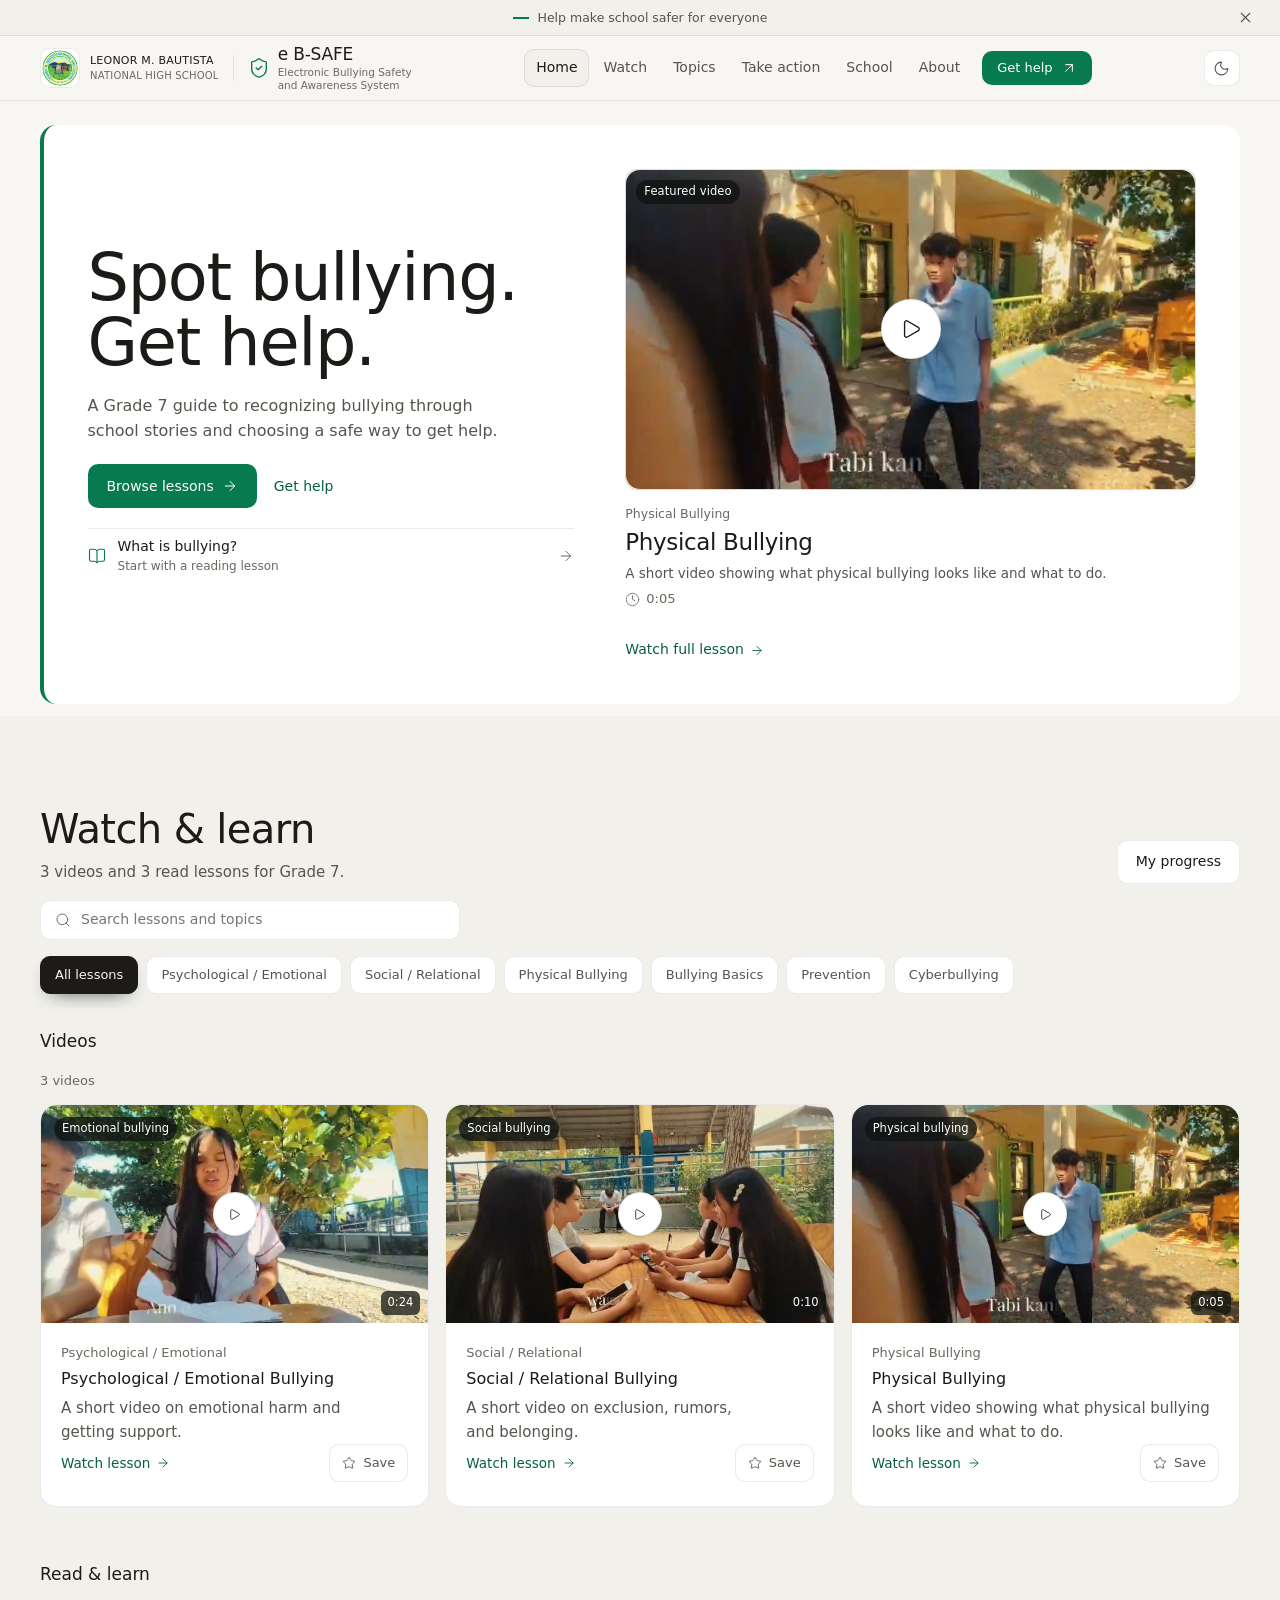
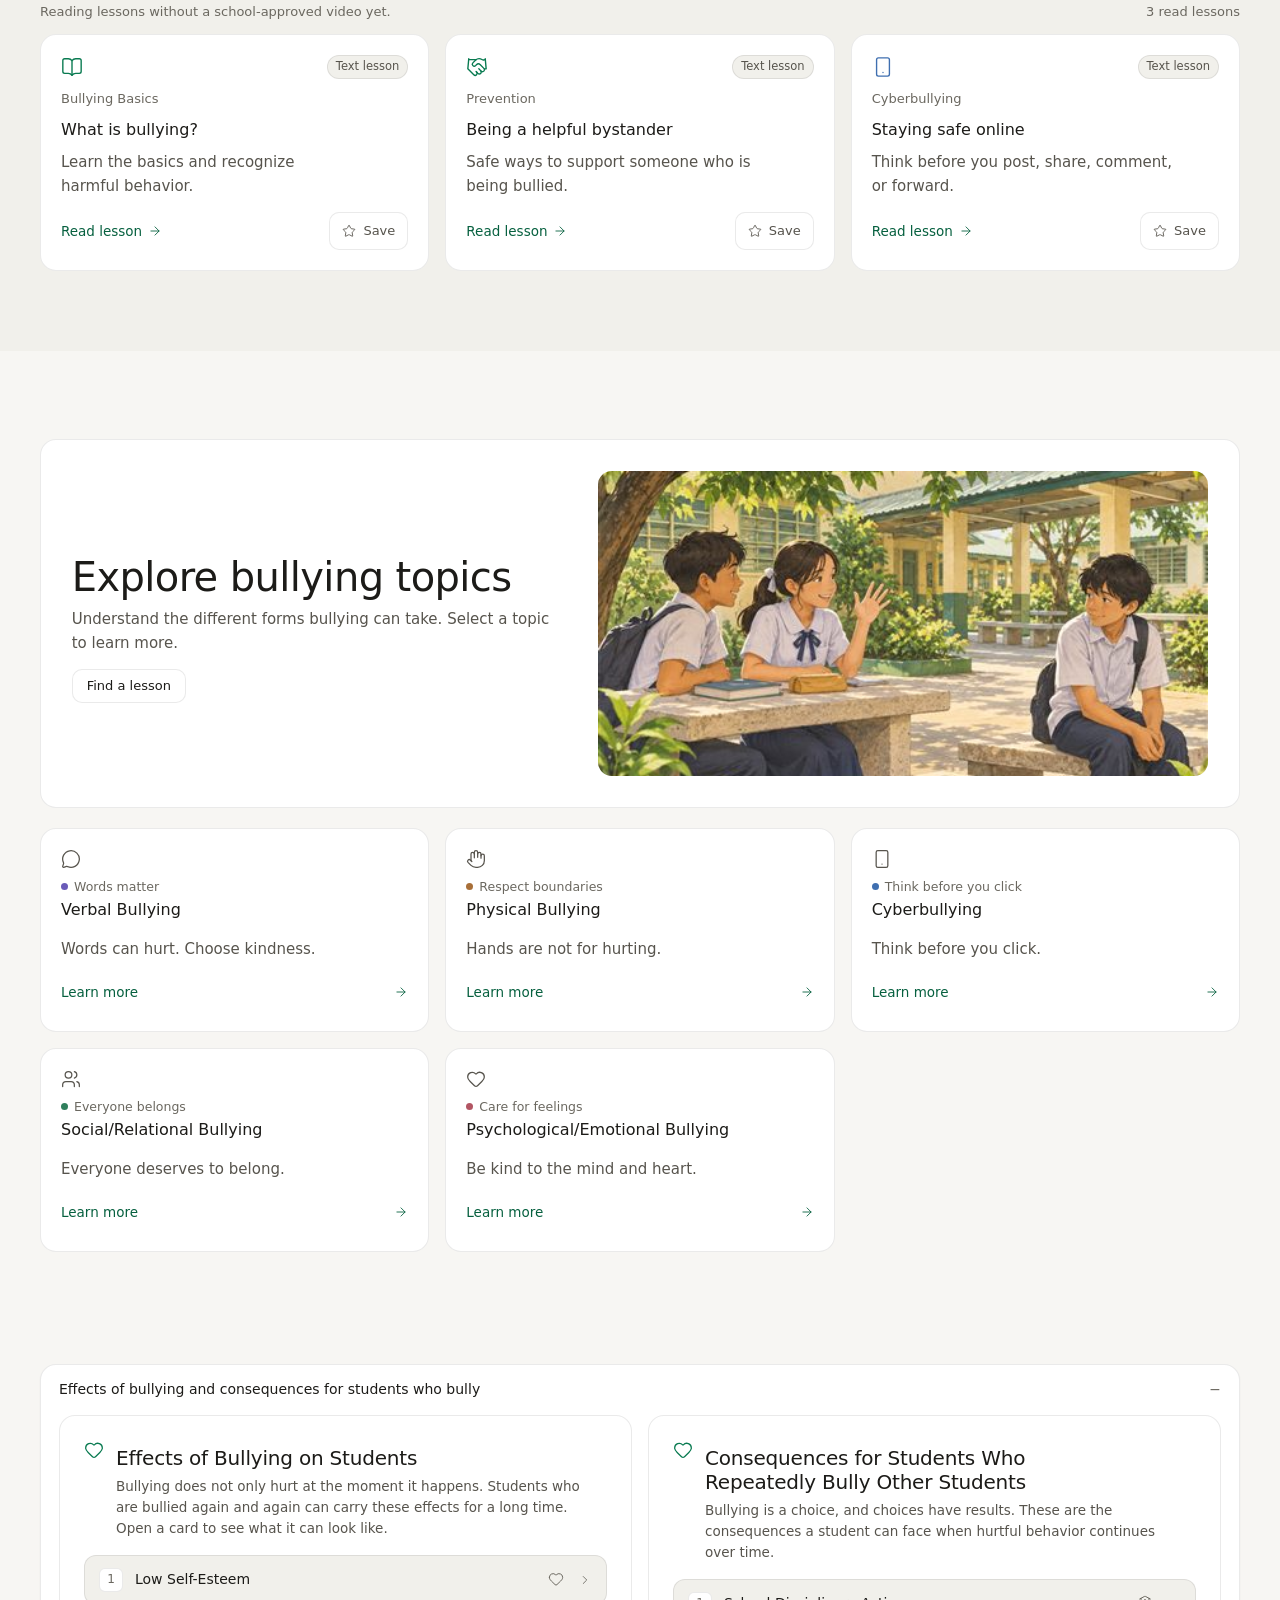
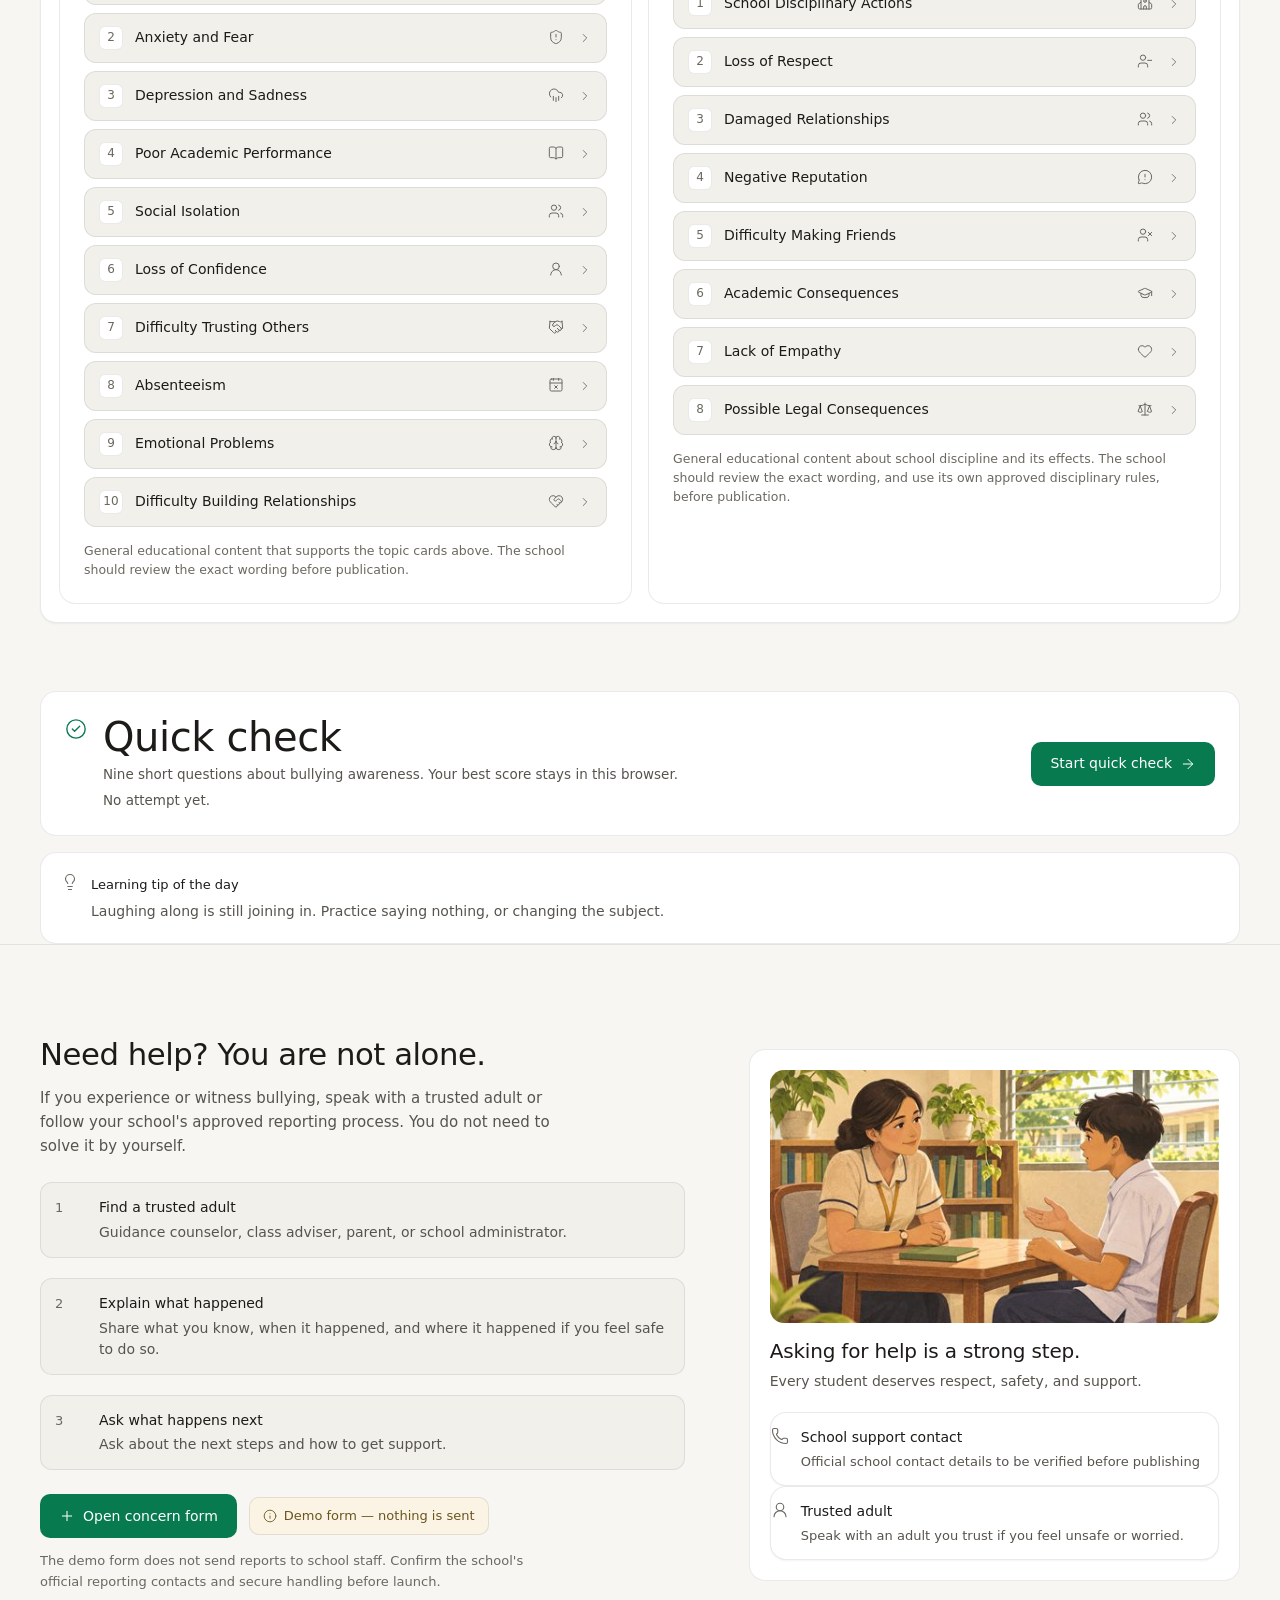
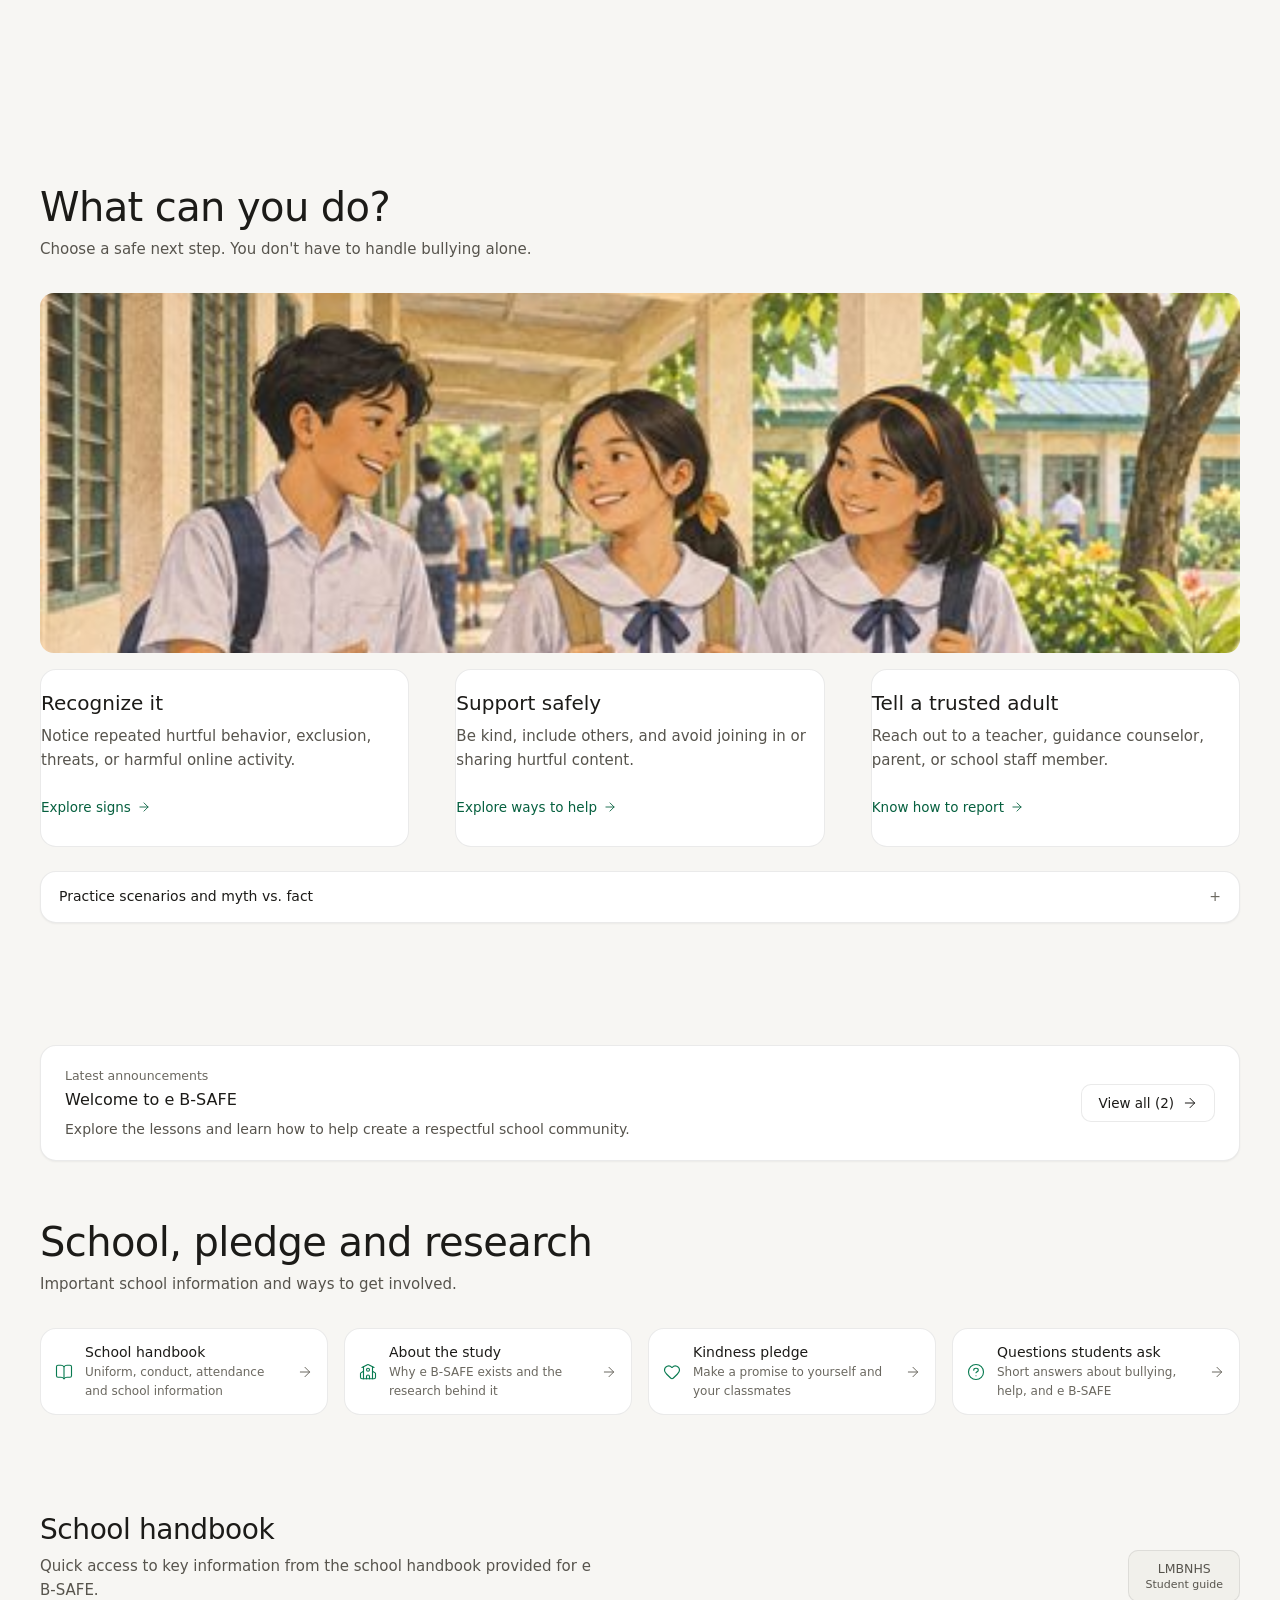
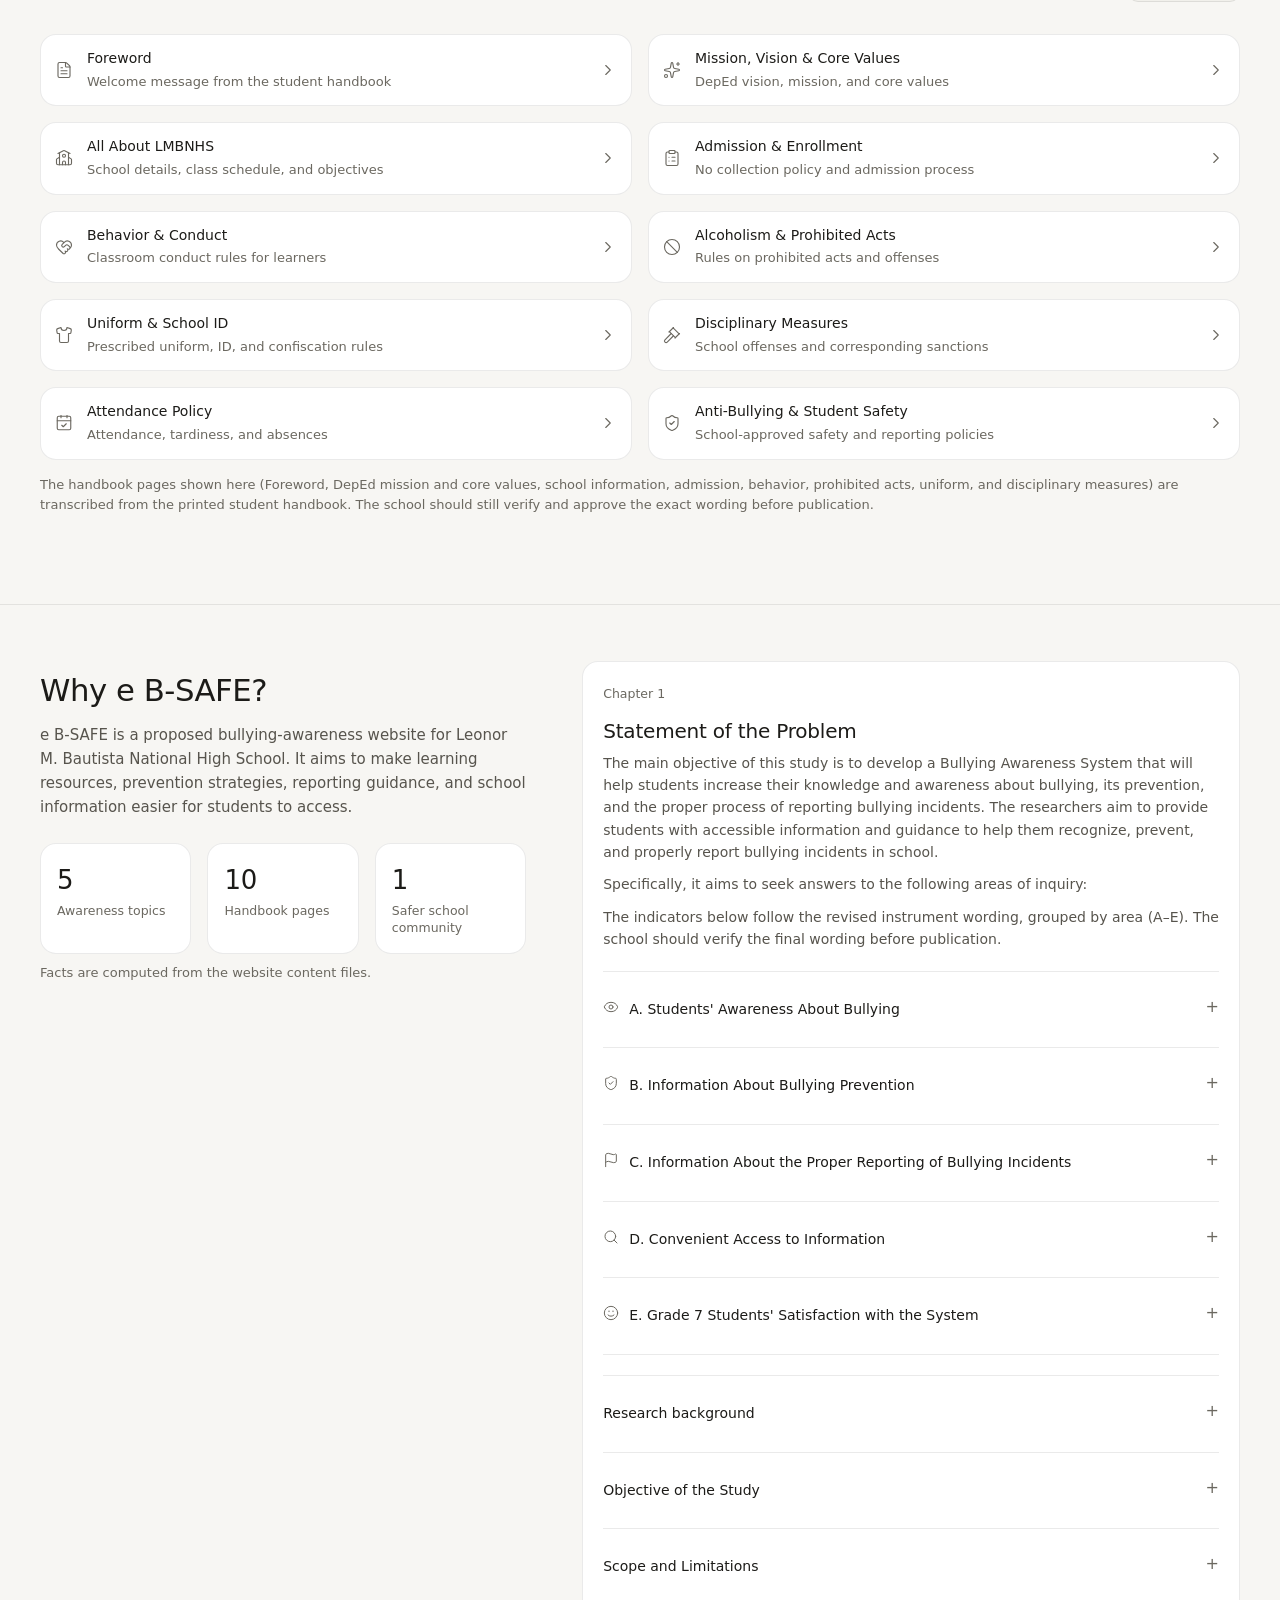
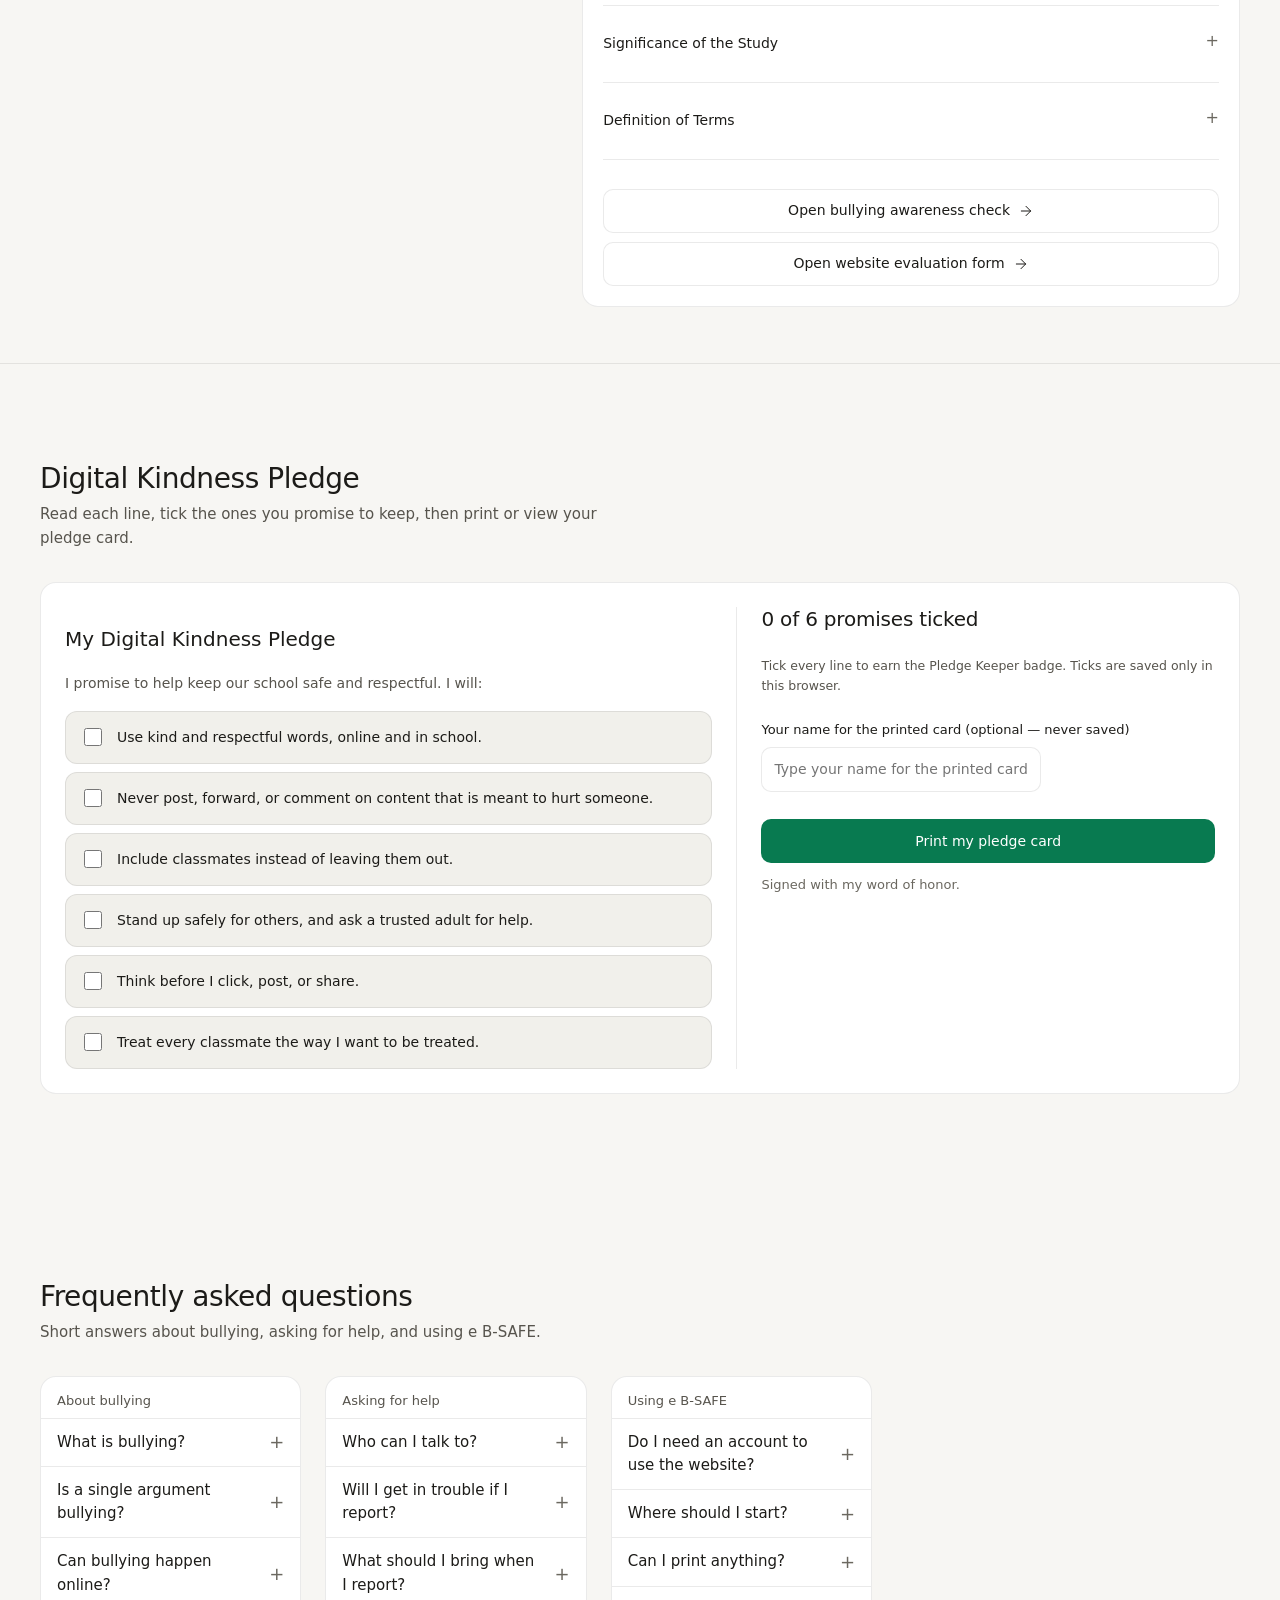
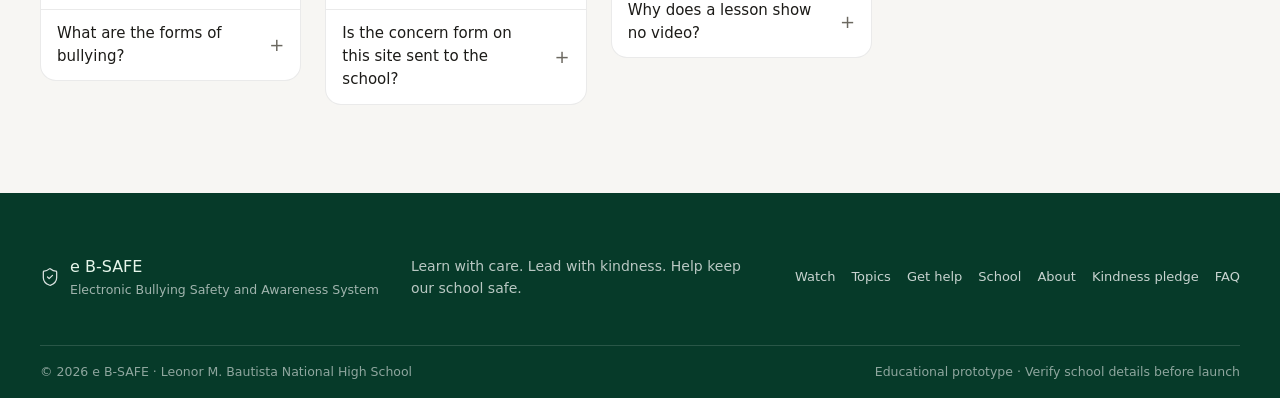
==== commit c90a7805: "Refine the student handbook experience" ====
--- a/docs/index.html
+++ b/docs/index.html
@@ -8,7 +8,7 @@
   <title>e B-SAFE | Bullying Safety & Awareness</title>
   <link rel="icon" type="image/jpeg" href="assets/school-logo.jpg">
   <link rel="apple-touch-icon" href="assets/school-logo.jpg">
-  <link rel="stylesheet" href="styles.css?v=40">
+  <link rel="stylesheet" href="styles.css?v=41">
   <script>/* Pre-paint theme bootstrap: keeps the inline flash of the wrong theme away. Stored raw so this tiny script can read it. */(function(){try{var t=localStorage.getItem("ebsafe_theme");if(t!=="dark"&&t!=="light"){t=window.matchMedia&&window.matchMedia("(prefers-color-scheme: dark)").matches?"dark":"light";}if(t==="dark"){document.documentElement.setAttribute("data-theme","dark");}}catch(e){}})();</script>
 </head>
 <body class="student-home">
@@ -85,7 +85,7 @@
   <a class="skip-link" href="#main-content">Skip to content</a>
   <div class="announcement-bar">
     <span class="announcement-dot"></span>
-    <span>Kindness starts with us. Let's keep our school safe for everyone.</span>
+    <span>Help make school safer for everyone</span>
     <button class="text-button" id="dismissAnnouncement" aria-label="Dismiss announcement"><svg aria-hidden="true"><use href="#i-x"/></svg></button>
   </div>
 
@@ -117,7 +117,7 @@
       </nav>
       <div class="header-utils">
         <button class="theme-toggle" id="themeToggle" type="button" aria-pressed="false" aria-label="Switch to dark theme"><svg class="theme-icon icon-moon" aria-hidden="true"><use href="#i-moon"/></svg><svg class="theme-icon icon-sun" aria-hidden="true"><use href="#i-sun"/></svg></button>
-        <button class="menu-toggle" id="menuToggle" aria-label="Open navigation" aria-expanded="false"><span></span><span></span><span></span></button>
+        <button class="menu-toggle" id="menuToggle" type="button" aria-label="Open navigation" aria-controls="mainNav" aria-expanded="false"><span></span><span></span><span></span></button>
       </div>
     </div>
   </header>
@@ -127,15 +127,15 @@
 
     <section class="hero student-hero container section-anchor" id="home">
       <div class="hero-copy student-hero-copy">
-        <h1>Learn. Recognize.<br><span>Be kind.</span></h1>
-        <p>A safer school starts with you. Watch real school stories, learn the signs, and know how to get help.</p>
+        <h1>Spot bullying.<br>Get help.</h1>
+        <p>A Grade 7 guide to recognizing bullying through school stories and choosing a safe way to get help.</p>
         <div class="hero-actions">
-          <a class="btn btn-primary" href="video.html?lesson=emotional-video" id="watchFeaturedHero" data-watch="emotional-video"><svg class="btn-ico" aria-hidden="true"><use href="#i-circle-play"/></svg>Watch featured video</a>
-          <a class="btn btn-secondary" href="#videos" id="startLearning">Browse lessons</a>
+          <a class="btn btn-primary" href="#videos" id="startLearning">Browse lessons <svg class="btn-ico" aria-hidden="true"><use href="#i-arrow-right"/></svg></a>
+          <a class="btn btn-secondary" href="#reporting">Get help</a>
         </div>
         <a class="start-here-card" id="startHereCard" href="video.html?lesson=intro" data-watch="intro">
           <span class="start-here-icon" aria-hidden="true"><svg><use href="#i-book-open"/></svg></span>
-          <span class="start-here-copy"><strong>New here? Start with the basics</strong><small>What is bullying? · Read lesson</small></span>
+          <span class="start-here-copy"><strong>What is bullying?</strong><small>Start with a reading lesson</small></span>
           <span class="start-here-arrow" aria-hidden="true"><svg><use href="#i-arrow-right"/></svg></span>
         </a>
       </div>
@@ -150,8 +150,10 @@
             <span class="content-pill" id="featuredCategory">Psychological / Emotional</span>
             <h2 id="featuredTitle">Psychological / Emotional Bullying</h2>
             <p id="featuredDescription">A short video on emotional harm and getting support.</p>
-            <div class="video-meta"><span><svg class="meta-ico" aria-hidden="true"><use href="#i-clock"/></svg><span id="featuredDuration">0:25</span></span><span><svg class="meta-ico" aria-hidden="true"><use href="#i-badge-check"/></svg>Grade 7 friendly</span></div>
-            <a class="hero-video-link" id="featuredWatch" href="video.html?lesson=emotional-video" data-watch="emotional-video">Watch this video <svg class="inline-ico" aria-hidden="true"><use href="#i-arrow-right"/></svg></a>
+            <div class="video-meta"><span><svg class="meta-ico" aria-hidden="true"><use href="#i-clock"/></svg><span id="featuredDuration">0:24</span></span></div>
+            <div class="video-preview-actions">
+              <a class="hero-video-link" id="featuredWatch" href="video.html?lesson=emotional-video" data-watch="emotional-video">Watch full lesson <svg class="inline-ico" aria-hidden="true"><use href="#i-arrow-right"/></svg></a>
+            </div>
           </div>
         </div>
       </div>
@@ -172,23 +174,30 @@
     <section class="video-section section-anchor" id="videos">
       <div class="container">
         <div class="section-heading library-head">
-          <div><span class="eyebrow">Watch, read, practice</span><h2>Watch &amp; learn</h2><p id="librarySummary">Three short videos and three read lessons for Grade 7.</p></div>
+          <div><h2>Watch &amp; learn</h2><p id="librarySummary">Three short videos and three read lessons for Grade 7.</p></div>
           <div class="heading-actions"><button class="btn btn-secondary" id="openProgress" type="button">My progress</button></div>
         </div>
         <div class="library-tools">
-          <label class="search-box"><svg class="search-icon" aria-hidden="true"><use href="#i-search"/></svg><input type="search" id="siteSearch" placeholder="Search lessons and topics..." aria-label="Search lessons and topics"></label>
+          <label class="search-box"><svg class="search-icon" aria-hidden="true"><use href="#i-search"/></svg><input type="search" id="siteSearch" placeholder="Search lessons and topics" aria-label="Search lessons and topics"></label>
           <div class="filter-chips" id="lessonFilters" role="group" aria-label="Filter lessons by category"></div>
         </div>
-        <div class="shelf-head video-shelf-head"><h3>Videos</h3><span class="muted" id="videoCount"></span></div>
+        <div class="shelf-head video-shelf-head">
+          <div><h3>Videos</h3><span class="muted" id="videoCount"></span></div>
+        </div>
         <div class="video-grid" id="videoGrid"><p class="grid-loading">Loading video lessons…</p></div>
         <div class="shelf-head read-shelf-head"><div><h3>Read &amp; learn</h3><p>Reading lessons without a school-approved video yet.</p></div><span class="muted" id="readCount"></span></div>
         <div class="read-grid" id="readGrid"><p class="grid-loading">Loading read lessons…</p></div>
-        <p class="demo-note">Videos are school-approved and never autoplay. Read lessons are text-only until a video is added.</p>
       </div>
     </section>
 
     <section class="section container section-anchor" id="awareness">
-      <div class="section-heading"><div><span class="eyebrow">Learn to recognize it</span><h2>Explore bullying topics</h2><p>Understand the different forms bullying can take. Select a topic to learn more.</p></div><a class="btn btn-secondary btn-small" href="#videos">Find a lesson</a></div>
+      <div class="illustrated-intro">
+        <div class="section-heading">
+          <div><h2>Explore bullying topics</h2><p>Understand the different forms bullying can take. Select a topic to learn more.</p></div>
+          <a class="btn btn-secondary btn-small" href="#videos">Find a lesson</a>
+        </div>
+        <img class="section-art" src="assets/illustrations/notice-960.jpg" srcset="assets/illustrations/notice-480.jpg 480w, assets/illustrations/notice-960.jpg 960w" sizes="(max-width: 767px) calc(100vw - 40px), (max-width: 1264px) 53vw, 640px" width="960" height="640" alt="" loading="lazy" decoding="async">
+      </div>
       <div class="topic-grid" id="topicGrid"><p class="grid-loading">Loading topics…</p></div>
       <div class="no-results hidden" id="topicNoResults"><span class="no-results-icon" aria-hidden="true"><svg><use href="#i-search"/></svg></span><strong>No matching topics</strong><p>Try a different word, or clear the search box to see all five bullying topics again.</p></div>
     </section>
@@ -202,7 +211,7 @@
 
     <section class="container quick-check" id="quickCheck" aria-labelledby="quickCheckTitle">
       <div class="quick-check-icon" aria-hidden="true"><svg><use href="#i-circle-check"/></svg></div>
-      <div class="quick-check-copy"><span class="eyebrow">Check what you remember</span><h2 id="quickCheckTitle">Quick check</h2><p>Nine short questions about bullying awareness. Your best score stays in this browser.</p><p class="quick-check-best" id="quickCheckBest">No attempt yet.</p></div>
+      <div class="quick-check-copy"><h2 id="quickCheckTitle">Quick check</h2><p>Nine short questions about bullying awareness. Your best score stays in this browser.</p><p class="quick-check-best" id="quickCheckBest">No attempt yet.</p></div>
       <button class="btn btn-primary" id="featuredQuiz" type="button">Start quick check <svg class="btn-ico" aria-hidden="true"><use href="#i-arrow-right"/></svg></button>
     </section>
 
@@ -213,11 +222,12 @@
     </section>
 
     <section class="section container section-anchor" id="prevention">
-      <div class="section-heading"><div><span class="eyebrow">Small actions matter</span><h2>What can you do?</h2><p>Choose a safe next step. You don't have to handle bullying alone.</p></div></div>
+      <div class="section-heading"><div><h2>What can you do?</h2><p>Choose a safe next step. You don't have to handle bullying alone.</p></div></div>
+      <img class="section-art prevention-art" src="assets/illustrations/include-others-960.jpg" srcset="assets/illustrations/include-others-480.jpg 480w, assets/illustrations/include-others-960.jpg 960w" sizes="(max-width: 1264px) calc(100vw - 40px), 1200px" width="960" height="640" alt="" loading="lazy" decoding="async">
       <div class="action-grid">
-        <article class="action-card"><div class="action-icon action-1"><svg aria-hidden="true"><use href="#i-eye"/></svg></div><span class="action-number">01</span><h3>Recognize it</h3><p>Notice repeated hurtful behavior, exclusion, threats, or harmful online activity.</p><button class="link-button" data-topic="Signs of Bullying">Explore signs <svg class="link-ico" aria-hidden="true"><use href="#i-arrow-right"></use></svg></button></article>
-        <article class="action-card"><div class="action-icon action-2"><svg aria-hidden="true"><use href="#i-heart"/></svg></div><span class="action-number">02</span><h3>Support safely</h3><p>Be kind, include others, and avoid joining in or sharing hurtful content.</p><button class="link-button" data-topic="Supporting Others">Explore ways to help <svg class="link-ico" aria-hidden="true"><use href="#i-arrow-right"></use></svg></button></article>
-        <article class="action-card"><div class="action-icon action-3"><svg aria-hidden="true"><use href="#i-message-circle"/></svg></div><span class="action-number">03</span><h3>Tell a trusted adult</h3><p>Reach out to a teacher, guidance counselor, parent, or school staff member.</p><a class="link-button" href="#reporting">Know how to report <svg class="link-ico" aria-hidden="true"><use href="#i-arrow-right"></use></svg></a></article>
+        <article class="action-card"><div class="action-icon action-1"><svg aria-hidden="true"><use href="#i-eye"/></svg></div><h3>Recognize it</h3><p>Notice repeated hurtful behavior, exclusion, threats, or harmful online activity.</p><button class="link-button" data-topic="Signs of Bullying">Explore signs <svg class="link-ico" aria-hidden="true"><use href="#i-arrow-right"></use></svg></button></article>
+        <article class="action-card"><div class="action-icon action-2"><svg aria-hidden="true"><use href="#i-heart"/></svg></div><h3>Support safely</h3><p>Be kind, include others, and avoid joining in or sharing hurtful content.</p><button class="link-button" data-topic="Supporting Others">Explore ways to help <svg class="link-ico" aria-hidden="true"><use href="#i-arrow-right"></use></svg></button></article>
+        <article class="action-card"><div class="action-icon action-3"><svg aria-hidden="true"><use href="#i-message-circle"/></svg></div><h3>Tell a trusted adult</h3><p>Reach out to a teacher, guidance counselor, parent, or school staff member.</p><a class="link-button" href="#reporting">Know how to report <svg class="link-ico" aria-hidden="true"><use href="#i-arrow-right"></use></svg></a></article>
       </div>
       <details class="practice-details">
         <summary>Practice scenarios and myth vs. fact</summary>
@@ -236,7 +246,7 @@
     </section>
 
     <section class="container more-section" aria-labelledby="moreTitle">
-      <div class="section-heading"><div><span class="eyebrow">More for students</span><h2 id="moreTitle">School, pledge and research</h2><p>Important school information and ways to get involved.</p></div></div>
+      <div class="section-heading"><div><h2 id="moreTitle">School, pledge and research</h2><p>Important school information and ways to get involved.</p></div></div>
       <div class="more-grid">
         <a class="more-card" href="#handbook"><span class="more-icon" aria-hidden="true"><svg><use href="#i-book-open"/></svg></span><span class="more-copy"><strong>School handbook</strong><small>Uniform, conduct, attendance and school information</small></span><span class="more-arrow" aria-hidden="true"><svg><use href="#i-arrow-right"/></svg></span></a>
         <a class="more-card" href="#about"><span class="more-icon" aria-hidden="true"><svg><use href="#i-school"/></svg></span><span class="more-copy"><strong>About the study</strong><small>Why e B-SAFE exists and the research behind it</small></span><span class="more-arrow" aria-hidden="true"><svg><use href="#i-arrow-right"/></svg></span></a>
@@ -246,22 +256,22 @@
     </section>
 
     <section class="section container section-anchor secondary-section" id="handbook">
-      <div class="section-heading"><div><span class="eyebrow">Your school, your guide</span><h2>School handbook</h2><p>Quick access to key information from the school handbook provided for e B-SAFE.</p></div><span class="handbook-stamp">LMBNHS<br><small>Student guide</small></span></div>
+      <div class="section-heading"><div><h2>School handbook</h2><p>Quick access to key information from the school handbook provided for e B-SAFE.</p></div><span class="handbook-stamp">LMBNHS<br><small>Student guide</small></span></div>
       <div class="handbook-grid" id="handbookGrid"><p class="grid-loading">Loading handbook…</p></div>
       <p class="demo-note">The handbook pages shown here (Foreword, DepEd mission and core values, school information, admission, behavior, prohibited acts, uniform, and disciplinary measures) are transcribed from the printed student handbook. The school should still verify and approve the exact wording before publication.</p>
     </section>
 
     <section class="study-section section-anchor secondary-section" id="about">
-      <div class="container study-layout"><div class="study-intro"><span class="eyebrow">About the study</span><h2>Why e B-SAFE?</h2><p>e B-SAFE is a proposed bullying-awareness website for Leonor M. Bautista National High School. It aims to make learning resources, prevention strategies, reporting guidance, and school information easier for students to access.</p><div class="study-facts" id="studyFacts"></div><small class="fact-note">Facts are computed from the website content files.</small></div><div class="sop-card"><span class="content-pill" id="studyPill">Chapter 1</span><h3 id="studyTitle">Statement of the Problem</h3><div class="sop-statement" id="studyStatement"></div><div class="sop-questions" id="sopQuestions"></div><div class="sop-questions study-extra" id="studyExtra"></div><button class="btn btn-secondary btn-block" id="openSurvey" type="button">Open bullying awareness check <svg class="btn-ico" aria-hidden="true"><use href="#i-arrow-right"/></svg></button><button class="btn btn-secondary btn-block" id="openEvaluation" type="button">Open website evaluation form <svg class="btn-ico" aria-hidden="true"><use href="#i-arrow-right"/></svg></button></div></div>
+      <div class="container study-layout"><div class="study-intro"><h2>Why e B-SAFE?</h2><p>e B-SAFE is a proposed bullying-awareness website for Leonor M. Bautista National High School. It aims to make learning resources, prevention strategies, reporting guidance, and school information easier for students to access.</p><div class="study-facts" id="studyFacts"></div><small class="fact-note">Facts are computed from the website content files.</small></div><div class="sop-card"><span class="content-pill" id="studyPill">Chapter 1</span><h3 id="studyTitle">Statement of the Problem</h3><div class="sop-statement" id="studyStatement"></div><div class="sop-questions" id="sopQuestions"></div><div class="sop-questions study-extra" id="studyExtra"></div><button class="btn btn-secondary btn-block" id="openSurvey" type="button">Open bullying awareness check <svg class="btn-ico" aria-hidden="true"><use href="#i-arrow-right"/></svg></button><button class="btn btn-secondary btn-block" id="openEvaluation" type="button">Open website evaluation form <svg class="btn-ico" aria-hidden="true"><use href="#i-arrow-right"/></svg></button></div></div>
     </section>
 
     <section class="section container section-anchor secondary-section" id="pledge">
-      <div class="section-heading"><div><span class="eyebrow">A promise to yourself and others</span><h2>Digital Kindness Pledge</h2><p>Read each line, tick the ones you promise to keep, then print or view your pledge card.</p></div></div>
+      <div class="section-heading"><div><h2>Digital Kindness Pledge</h2><p>Read each line, tick the ones you promise to keep, then print or view your pledge card.</p></div></div>
       <div class="pledge-card" id="pledgeCard"></div>
     </section>
 
     <section class="section container section-anchor secondary-section" id="faq">
-      <div class="section-heading"><div><span class="eyebrow">Questions students ask</span><h2>Frequently asked questions</h2><p>Short answers about bullying, asking for help, and using e B-SAFE.</p></div></div>
+      <div class="section-heading"><div><h2>Frequently asked questions</h2><p>Short answers about bullying, asking for help, and using e B-SAFE.</p></div></div>
       <div class="faq-list" id="faqList"></div>
     </section>
 
@@ -278,6 +288,6 @@
   <div id="printRoot" class="print-root" hidden></div>
   <button class="back-to-top" id="backToTop" type="button" aria-label="Back to top" hidden><svg aria-hidden="true"><use href="#i-arrow-up"/></svg></button>
   <div class="sr-only" id="liveRegion" role="status" aria-live="polite"></div>
-  <script src="app.js?v=40" defer></script>
+  <script src="app.js?v=41" defer></script>
 </body>
 </html>
--- a/docs/styles.css
+++ b/docs/styles.css
@@ -701,7 +701,7 @@
 [data-theme="dark"] .theme-toggle .icon-moon{display:none}
 [data-theme="dark"] .theme-toggle .icon-sun{display:block}
 
-.announcement-bar{height:38px;font-size:12.5px;letter-spacing:.01em;background:linear-gradient(90deg,#0a3f2b,#0f5f3d 55%,#0d4c33)}
+.announcement-bar{height:36px;font-size:12.5px;letter-spacing:0}
 .announcement-dot{box-shadow:0 0 0 4px color-mix(in srgb,#8fe4a6 22%, transparent)}
 .text-button{width:30px;height:30px;display:grid;place-items:center;border-radius:50%;color:#cdeed9;transition:background .2s var(--ease)}
 .text-button:hover{background:#ffffff1f}
@@ -1489,9 +1489,14 @@
 .nav-backdrop.is-open{opacity:1}
 @starting-style{.nav-backdrop.is-open{opacity:0}}
 body.nav-open{overflow:hidden}
-@media(min-width:851px){.nav-backdrop{display:none}}
-@media(max-width:850px){
-.main-nav{overscroll-behavior:contain;max-height:calc(100vh - 116px);overflow-y:auto}
+@media(min-width:1024px){.nav-backdrop{display:none}}
+@media(width < 1024px){
+.main-nav{
+  overscroll-behavior:contain;
+  max-block-size:calc(100vh - 116px);
+  max-block-size:calc(100dvh - 116px - env(safe-area-inset-bottom, 0px));
+  overflow-y:auto;
+}
 }
 
 /* ---- Floating back-to-top: safe areas + tucks away while scrolling down ---- */
@@ -1817,7 +1822,7 @@
 .brand-shield{width:auto;height:auto;border-radius:0;background:none;box-shadow:none;color:var(--accent)}
 .brand-shield svg{width:22px;height:22px}
 .brand-system{gap:8px}
-.brand-system strong{font-size:17px;font-weight:500;letter-spacing:-.01em;color:var(--ink)}
+.brand-system strong{font-size:17px;font-weight:500;letter-spacing:-.01em;color:var(--ink);white-space:nowrap}
 .brand-system small{font-size:10.5px;letter-spacing:0;color:var(--ink-3)}
 
 .main-nav{gap:2px}
@@ -2340,12 +2345,21 @@
 .pledge-card{grid-template-columns:1fr;gap:24px}
 .pledge-side{border-left:0;border-top:1px solid var(--line);padding:24px 0 0}
 }
-@media(max-width:850px){
-.header-inner{min-height:60px}
-.main-nav{padding:12px 16px 16px;border-radius:0 0 var(--radius-panel) var(--radius-panel);box-shadow:var(--shadow-2);background:var(--paper)}
+/* The tablet container is capped at 760px, which cannot fit the brand and all links. */
+@media(width < 1024px){
+.student-home .header-inner{min-height:60px;gap:12px}
+.student-home .menu-toggle{display:block;flex:0 0 44px;min-width:44px;min-height:44px}
+.main-nav{display:none;position:absolute;inset:100% 0 auto;flex-direction:column;align-items:stretch;padding:12px 16px 16px;gap:4px;border-bottom:1px solid var(--line);border-radius:0 0 var(--radius-panel) var(--radius-panel);box-shadow:var(--shadow-2);background:var(--paper)}
+.main-nav.open{display:flex}
 .main-nav .nav-link{font-size:15px;font-weight:500;padding:12px 14px;border-radius:var(--radius-control);gap:10px;justify-content:flex-start}
 .main-nav .nav-icon{display:block}
 .main-nav .btn-small{min-height:44px;font-size:14px;margin-top:8px;margin-left:0}
+}
+@media(max-width:560px){
+.student-home .brand-school,.student-home .brand-divider{display:none}
+}
+@media(max-width:850px){
+.header-inner{min-height:60px}
 .section-heading{flex-direction:column;align-items:flex-start;gap:16px}
 .search-box{width:100%;min-width:0}
 .handbook-grid{grid-template-columns:1fr}
@@ -2454,7 +2468,7 @@
 [data-theme="dark"] .content-alert,[data-theme="dark"] .alert-box,[data-theme="dark"] .demo-banner,[data-theme="dark"] .demo-chip,[data-theme="dark"] .contact-placeholder{background:var(--warn-bg);border-color:var(--warn-border);color:var(--warn-text)}
 
 /* 15.24 Sliding navigation pill ------------------------------------------- */
-@media(min-width:851px){.main-nav{position:relative}}
+@media(min-width:1024px){.main-nav{position:relative}}
 .nav-pill{position:absolute;left:0;top:0;z-index:0;background:var(--surface-2);border:1px solid var(--line);border-radius:var(--radius-control);opacity:0;pointer-events:none;will-change:transform,width;transition:transform 220ms var(--ease),width 220ms var(--ease),height 220ms var(--ease),opacity 150ms var(--ease)}
 .nav-has-pill .nav-link{position:relative;z-index:1;background:transparent;box-shadow:none}
 .nav-has-pill .nav-link:hover{background:transparent;color:var(--ink)}
@@ -2537,15 +2551,18 @@
 /* ---- Hero: the school's own footage is the bright element ---------------- */
 body.student-home .student-hero {
   grid-template-columns: 1fr;
-  gap: 28px;
-  padding-block: 40px 28px;
+  gap: 24px;
+  padding-block: 40px 32px;
   min-height: 0;
   align-items: center;
 }
 body.student-home .student-hero-copy { max-width: 620px; }
-body.student-home .student-hero h1 { margin: 0 0 14px; }
+body.student-home .student-hero h1 {
+  margin: 8px 0 12px;
+  font-size: clamp(2.125rem, 1.05rem + 2.9vw, 3.625rem);
+}
 body.student-home .student-hero-copy > p { font-size: 17px; line-height: 1.55; max-width: 40ch; }
-body.student-home .student-hero .hero-actions { margin-top: 22px; }
+body.student-home .student-hero .hero-actions { margin-top: 20px; }
 body.student-home .student-hero-media { width: 100%; max-width: 640px; justify-self: center; }
 
 body.student-home .hero-video-shell {
@@ -2626,6 +2643,88 @@
 }
 body.student-home .hero-video-link:hover { text-decoration: underline; text-underline-offset: 2px; }
 body.student-home .hero-video-link .inline-ico { width: 15px; height: 15px; }
+
+body.student-home :is(.video-preview-actions, .video-shelf-head) {
+  display: flex;
+  flex-wrap: wrap;
+  align-items: center;
+  justify-content: space-between;
+  gap: 8px 12px;
+}
+body.student-home .lesson-preview {
+  position: absolute;
+  inset: 0;
+  inline-size: 100%;
+  block-size: 100%;
+  object-fit: contain;
+  background: #000;
+  pointer-events: none;
+  visibility: hidden;
+  z-index: 1;
+}
+body.student-home .is-preview-playing > .lesson-preview { visibility: visible; }
+body.student-home .is-preview-playing > :is(.hero-media-label, .video-duration, .watched-pill, .progress-pill) { z-index: 2; }
+body.student-home .is-preview-active > :is(.big-play, .thumb-play) { visibility: hidden; }
+body.student-home .video-grid.preview-rail {
+  grid-template-columns: none;
+  grid-auto-flow: column;
+  grid-auto-columns: 86%;
+  overflow-x: auto;
+  overscroll-behavior-inline: contain;
+  scroll-behavior: auto;
+  scroll-snap-type: x proximity;
+  scrollbar-width: thin;
+  padding-block-end: 6px;
+}
+body.student-home .preview-rail > .video-card { scroll-snap-align: start; }
+@media (min-width: 640px) {
+  body.student-home .video-grid.preview-rail { grid-auto-columns: calc((100% - var(--card-gap, 16px)) / 2); }
+}
+@media (min-width: 980px) {
+  body.student-home .video-grid.preview-rail { grid-auto-columns: calc((100% - 2 * var(--card-gap, 16px)) / 3); }
+}
+
+/* Editorial images give the long learning sections a visual starting point. */
+body.student-home .section-art {
+  display: block;
+  inline-size: 100%;
+  block-size: auto;
+  aspect-ratio: 16 / 10;
+  object-fit: cover;
+  object-position: center;
+  border-radius: var(--radius-card);
+  background: var(--surface-2);
+}
+body.student-home .illustrated-intro {
+  display: grid;
+  gap: clamp(16px, 3vw, 40px);
+  align-items: center;
+  margin-block-end: 20px;
+  padding: clamp(16px, 2.4vw, 32px);
+  border: 1px solid var(--line);
+  border-radius: var(--radius-panel);
+  background: var(--surface);
+}
+body.student-home .illustrated-intro .section-heading {
+  align-items: flex-start;
+  flex-direction: column;
+  gap: 14px;
+  margin: 0;
+}
+body.student-home .support-art { aspect-ratio: 16 / 9; }
+body.student-home .prevention-art {
+  margin-block: 0 16px;
+  object-position: center 30%;
+}
+@media (min-width: 768px) {
+  body.student-home .illustrated-intro { grid-template-columns: minmax(0, 4fr) minmax(0, 5fr); }
+  body.student-home .illustrated-intro .section-art { aspect-ratio: 2 / 1; }
+  body.student-home .prevention-art {
+    aspect-ratio: 3 / 1;
+    max-block-size: 360px;
+    object-position: center 18%;
+  }
+}
 
 body.student-home .start-here-card {
   display: flex;
@@ -2959,9 +3058,15 @@
   body.student-home .quick-check > .btn { grid-column: auto; justify-self: end; }
 }
 
+@media (min-width: 768px) {
+  body.student-home .student-hero {
+    grid-template-columns: minmax(0, 1fr) minmax(0, 1fr);
+  }
+}
+
 @media (min-width: 980px) {
   body.student-home .student-hero {
-    grid-template-columns: 1.05fr 1fr;
+    grid-template-columns: minmax(0, 1.05fr) minmax(0, 1fr);
     gap: 48px;
     padding-block: 56px 40px;
   }
@@ -2977,7 +3082,6 @@
 
 @media (max-width: 639px) {
   body.student-home .student-hero { padding-block: 28px 20px; }
-  body.student-home .student-hero h1 { font-size: clamp(36px, 11vw, 46px); }
   body.student-home .student-hero-copy > p { font-size: 16px; }
   body.student-home .student-hero .hero-actions { flex-direction: column; align-items: stretch; }
   body.student-home .student-hero .hero-actions .btn { justify-content: center; }
@@ -2989,6 +3093,29 @@
   body.student-home .progress-actions { width: 100%; margin-left: 0; }
   body.student-home .progress-actions .btn { flex: 1 1 auto; }
   body.student-home .announcement-strip { padding: 18px; }
+}
+
+/* Keep phone controls reachable without widening the header or player. */
+@media (max-width: 700px) {
+  .site-header :is(.theme-toggle, .menu-toggle),
+  .video-page .video-page-nav :is(.theme-toggle, .back-link),
+  .video-page .player-btn {
+    min-inline-size: 44px;
+    min-block-size: 44px;
+  }
+  .video-page .player-bar { flex-wrap: wrap; }
+}
+
+@media (max-width: 400px) {
+  .student-home .header-inner { gap: 8px; }
+  .video-page .player-controls { padding-inline: 6px; }
+  .video-page .player-bar { justify-content: space-between; gap: 0; }
+  .video-page .player-spacer { display: none; }
+  .video-page .player-time {
+    position: absolute;
+    inset-block-start: 6px;
+    inset-inline-end: 8px;
+  }
 }
 
 /* No playable video fallback: the hero becomes a text-first introduction. */
@@ -3346,6 +3473,219 @@
 }
 body.student-home .video-thumb { border-radius: var(--card-radius) var(--card-radius) 0 0; overflow: hidden; }
 
+/* Lesson pages keep the same handbook hierarchy while letting the school video lead. */
+body.video-page .watch-title {
+  max-inline-size: 20ch;
+  margin-block: 0 14px;
+  font-size: clamp(32px, 3.6vw, 48px);
+  line-height: 1.08;
+  text-wrap: balance;
+}
+/* The centered play control floats above footage to remain distinct from the picture. */
+body.video-page .watch-player-shell {
+  border-radius: var(--radius-card);
+  box-shadow: none;
+}
+body.video-page .watch-desc-panel,
+body.video-page .watch-panel,
+body.video-page .rec-panel,
+body.video-page .watch-learn-card,
+body.video-page .video-not-found {
+  box-shadow: none;
+}
+body.video-page .watch-desc-panel > p,
+body.video-page .watch-learn-card p {
+  max-inline-size: 68ch;
+  font-size: 15px;
+  line-height: 1.65;
+  color: var(--ink-2);
+}
+body.video-page .rec-meta,
+body.video-page .watch-meta,
+body.video-page .rec-count { font-size: 13px; }
+@media (max-width: 640px) {
+  body.video-page .watch-title { font-size: clamp(28px, 8vw, 34px); }
+}
+
+/* The student site reads like one connected school handbook. */
+body.student-home {
+  font-size: 15px;
+}
+body.student-home .student-hero {
+  grid-template-columns: minmax(0, 0.92fr) minmax(0, 1.08fr);
+  gap: clamp(24px, 4vw, 56px);
+  margin-block: 24px 12px;
+  padding: clamp(20px, 3.4vw, 44px);
+  border-inline-start: 4px solid var(--accent);
+  border-radius: var(--radius-panel);
+  background: var(--surface);
+  box-shadow: none;
+}
+body.student-home .student-hero-copy { padding: 0; }
+body.student-home .student-hero h1 {
+  max-inline-size: 13ch;
+  margin-block: 0 18px;
+  font-size: clamp(42px, 5.1vw, 68px);
+  line-height: 0.99;
+}
+body.student-home .student-hero-copy > p {
+  max-inline-size: 42ch;
+  font-size: 16px;
+  line-height: 1.6;
+  color: var(--ink-2);
+}
+body.student-home .student-hero .hero-actions { align-items: center; }
+body.student-home .student-hero .hero-actions .btn-secondary {
+  padding-inline: 4px;
+  border-color: transparent;
+  background: transparent;
+  color: var(--accent-ink);
+}
+body.student-home .student-hero .hero-actions .btn-secondary:hover {
+  background: transparent;
+  text-decoration: underline;
+  text-underline-offset: 3px;
+}
+body.student-home .hero-video-shell {
+  padding: 0;
+  border: 0;
+  border-radius: var(--radius-card);
+  background: transparent;
+  box-shadow: none;
+}
+body.student-home .hero-video-shell .featured-poster { border-radius: var(--radius-card); }
+body.student-home .hero-video-copy { padding: 14px 0 0; }
+body.student-home :is(.eyebrow, .section-heading .eyebrow, .section-heading-light .eyebrow) { display: none; }
+body.student-home .section { padding-block: clamp(56px, 7vw, 88px); }
+body.student-home #videos {
+  background: var(--surface-2);
+  border: 0;
+}
+body.student-home .section-heading { align-items: end; }
+body.student-home .section-heading h2,
+body.student-home .quick-check-copy h2 {
+  font-size: clamp(28px, 3.2vw, 40px);
+  line-height: 1.08;
+}
+body.student-home .section-heading p,
+body.student-home :is(.video-card p, .read-card p, .topic-card > p, .action-card p) {
+  font-size: 15px;
+  line-height: 1.6;
+  color: var(--ink-2);
+}
+body.student-home :is(.video-card, .read-card, .topic-card, .action-card, .more-card, .handbook-card, .faq-group, .faq-item, .myth-card, .sop-card, .study-facts > div, .report-side, .announcement-item, .extra-block, .quick-check, .pledge-card, .scenario-panel, .tip-strip, .progress-preview, .hero-video-shell) {
+  box-shadow: none !important;
+}
+body.student-home :is(.video-card, .read-card, .topic-card, .action-card, .more-card, .handbook-card, .myth-card, .faq-item, .sop-card, .study-facts > div, .report-side, .announcement-item, .extra-block, .quick-check, .pledge-card, .scenario-panel, .tip-strip, .progress-preview) {
+  border-color: transparent;
+}
+body.student-home .action-grid {
+  grid-template-columns: repeat(3, minmax(0, 1fr));
+  gap: clamp(20px, 3.6vw, 48px);
+}
+body.student-home .action-card {
+  min-height: 0;
+  padding: 20px 0 !important;
+  border: 0 !important;
+  border-block-start: 3px solid var(--accent) !important;
+  border-radius: 0 !important;
+  background: transparent !important;
+}
+body.student-home .action-card .action-icon,
+body.student-home .action-number { display: none; }
+body.student-home .action-card h3 { font-size: 20px; }
+body.student-home .action-card p { margin-block: 0 16px; }
+body.student-home .action-card .link-button { margin-top: 0; }
+body.student-home #faq .faq-list {
+  max-inline-size: none;
+  grid-template-columns: repeat(3, minmax(0, 1fr));
+  align-items: start;
+  gap: clamp(14px, 2vw, 24px);
+}
+body.student-home .faq-group {
+  border: 0;
+  border-radius: var(--radius-card);
+  background: var(--surface-2);
+}
+body.student-home .faq-group-title { padding: 18px 18px 10px; }
+body.student-home .faq-group .faq-item { border: 0 !important; }
+body.student-home .faq-group .faq-item summary { font-size: 15px; }
+body.student-home .faq-group .faq-item p { font-size: 14px; line-height: 1.6; }
+body.student-home :is(.small-category, .read-category, .muted, .fact-note, .handbook-card small, .video-meta) { font-size: 13px; }
+body.student-home :is(.video-card, .read-card, .topic-card, .action-card, .more-card, .handbook-card, .faq-item) { transition: none; }
+body.student-home :is(.video-card, .read-card, .topic-card, .action-card, .more-card, .handbook-card):hover { transform: none; }
+@media (max-width: 767px) {
+  body.student-home .student-hero { grid-template-columns: 1fr; gap: 24px; }
+  body.student-home .student-hero h1 { font-size: clamp(40px, 11vw, 52px); }
+  body.student-home .action-grid { grid-template-columns: 1fr; gap: 4px; }
+  body.student-home #faq .faq-list { grid-template-columns: 1fr; }
+}
+@media (min-width: 768px) and (max-width: 1023px) {
+  body.student-home .action-grid { grid-template-columns: repeat(2, minmax(0, 1fr)); }
+  body.student-home #faq .faq-list { grid-template-columns: repeat(2, minmax(0, 1fr)); }
+  body.student-home #faq .faq-group:last-child { grid-column: 1 / -1; }
+}
+
+/* School handbook polish: reserve emphasis for the learning content and next step. */
+:is(body.student-home, [data-theme="dark"] body.student-home) .announcement-bar {
+  background: var(--surface-2);
+  color: var(--ink-2);
+  border-block-end: 1px solid var(--line);
+  font-weight: 500;
+}
+body.student-home .announcement-bar .announcement-dot {
+  inline-size: 16px;
+  block-size: 2px;
+  border-radius: 0;
+  flex: 0 0 16px;
+  background: var(--accent);
+  box-shadow: none;
+  animation: none;
+}
+body.student-home .announcement-bar .text-button { color: var(--ink-2); }
+body.student-home .student-hero h1 { max-inline-size: 16ch; text-wrap: balance; }
+body.student-home .student-hero-copy > p { text-wrap: pretty; }
+body.student-home .hero-video-copy { gap: 4px; }
+body.student-home .student-hero .start-here-card {
+  max-inline-size: 32rem;
+  min-block-size: 56px;
+  margin-block-start: 20px;
+  padding: 8px 0 !important;
+  border: 0 !important;
+  border-block-start: 1px solid var(--line) !important;
+  border-radius: 0 !important;
+  background: transparent !important;
+  box-shadow: none !important;
+}
+body.student-home .start-here-card:hover strong { text-decoration: underline; text-underline-offset: 3px; }
+body.student-home .start-here-icon svg { inline-size: 18px; block-size: 18px; }
+body.student-home .topic-card .topic-art { margin-block-end: 8px; color: var(--ink-2); }
+body.student-home .topic-card .topic-art svg { inline-size: 20px; block-size: 20px; }
+body.student-home .topic-card .topic-tag { margin-block-end: 4px; }
+body.student-home .topic-card > p { margin-block: 8px 12px; }
+body.student-home #faq .faq-list { max-inline-size: 52rem; gap: 24px; }
+body.student-home .faq-group {
+  border: 1px solid var(--line);
+  border-radius: var(--card-radius);
+  background: var(--surface);
+}
+body.student-home .faq-group-title { margin: 0; padding: 16px 16px 8px; color: var(--ink-2); }
+body.student-home .faq-group .faq-item {
+  padding-inline: 16px !important;
+  border: 0 !important;
+  border-block-start: 1px solid var(--line) !important;
+  border-radius: 0 !important;
+  background: transparent !important;
+  box-shadow: none !important;
+}
+body.student-home .faq-group .faq-item summary { padding-block: 12px; }
+body.student-home .faq-group .faq-item summary:hover { color: var(--accent-ink); }
+body.video-page .watch-title { text-wrap: balance; }
+body.video-page .rec-panel-now .watch-panel-title { margin-block-end: 4px; }
+body.video-page .rec-current-title { margin: 0; font-size: 15px; color: var(--ink); }
+body.video-page .rec-list .rec-card { grid-template-columns: minmax(80px, 38%) minmax(0, 1fr); }
+body.video-page .rec-copy .rec-meta { white-space: normal; }
+
 @media (max-width: 640px) {
   body.student-home :is(.video-grid, .read-grid, .topic-grid, .action-grid, .more-grid, .handbook-grid, .extra-grid) {
     gap: 12px;
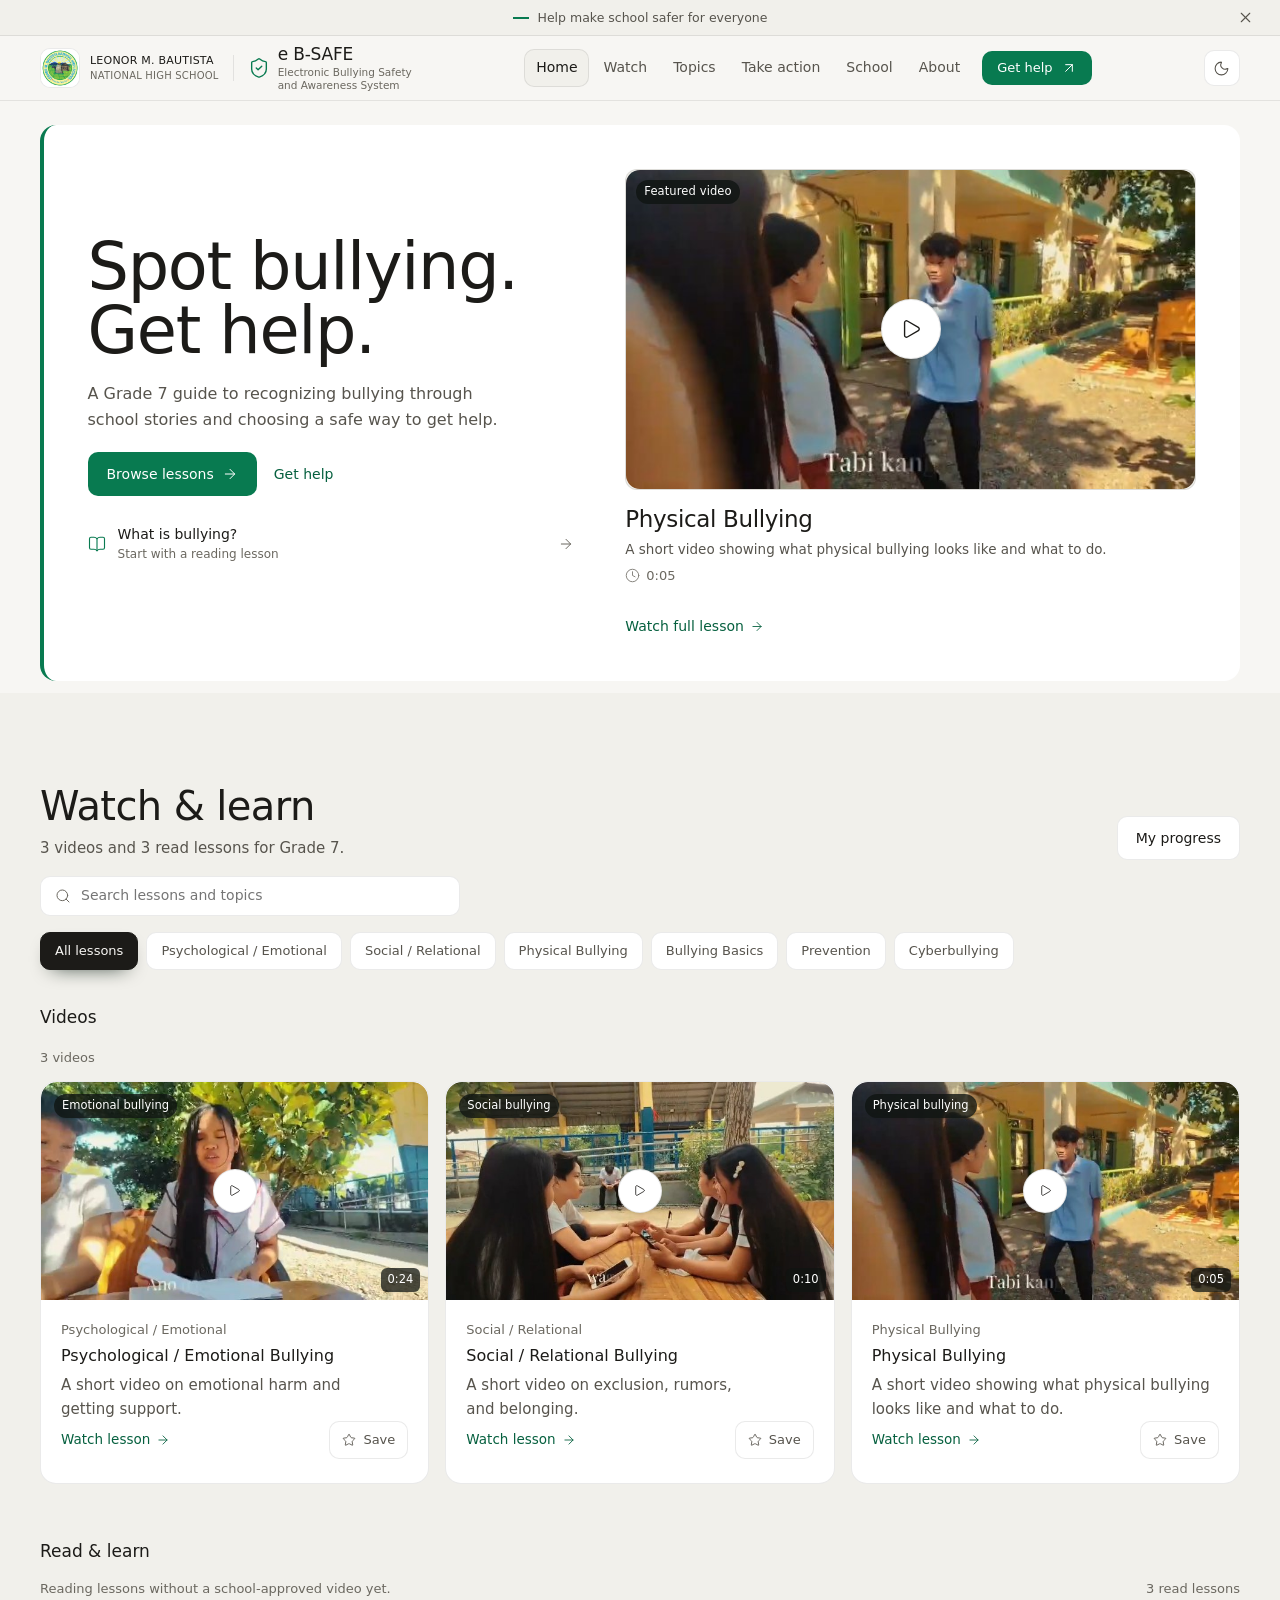
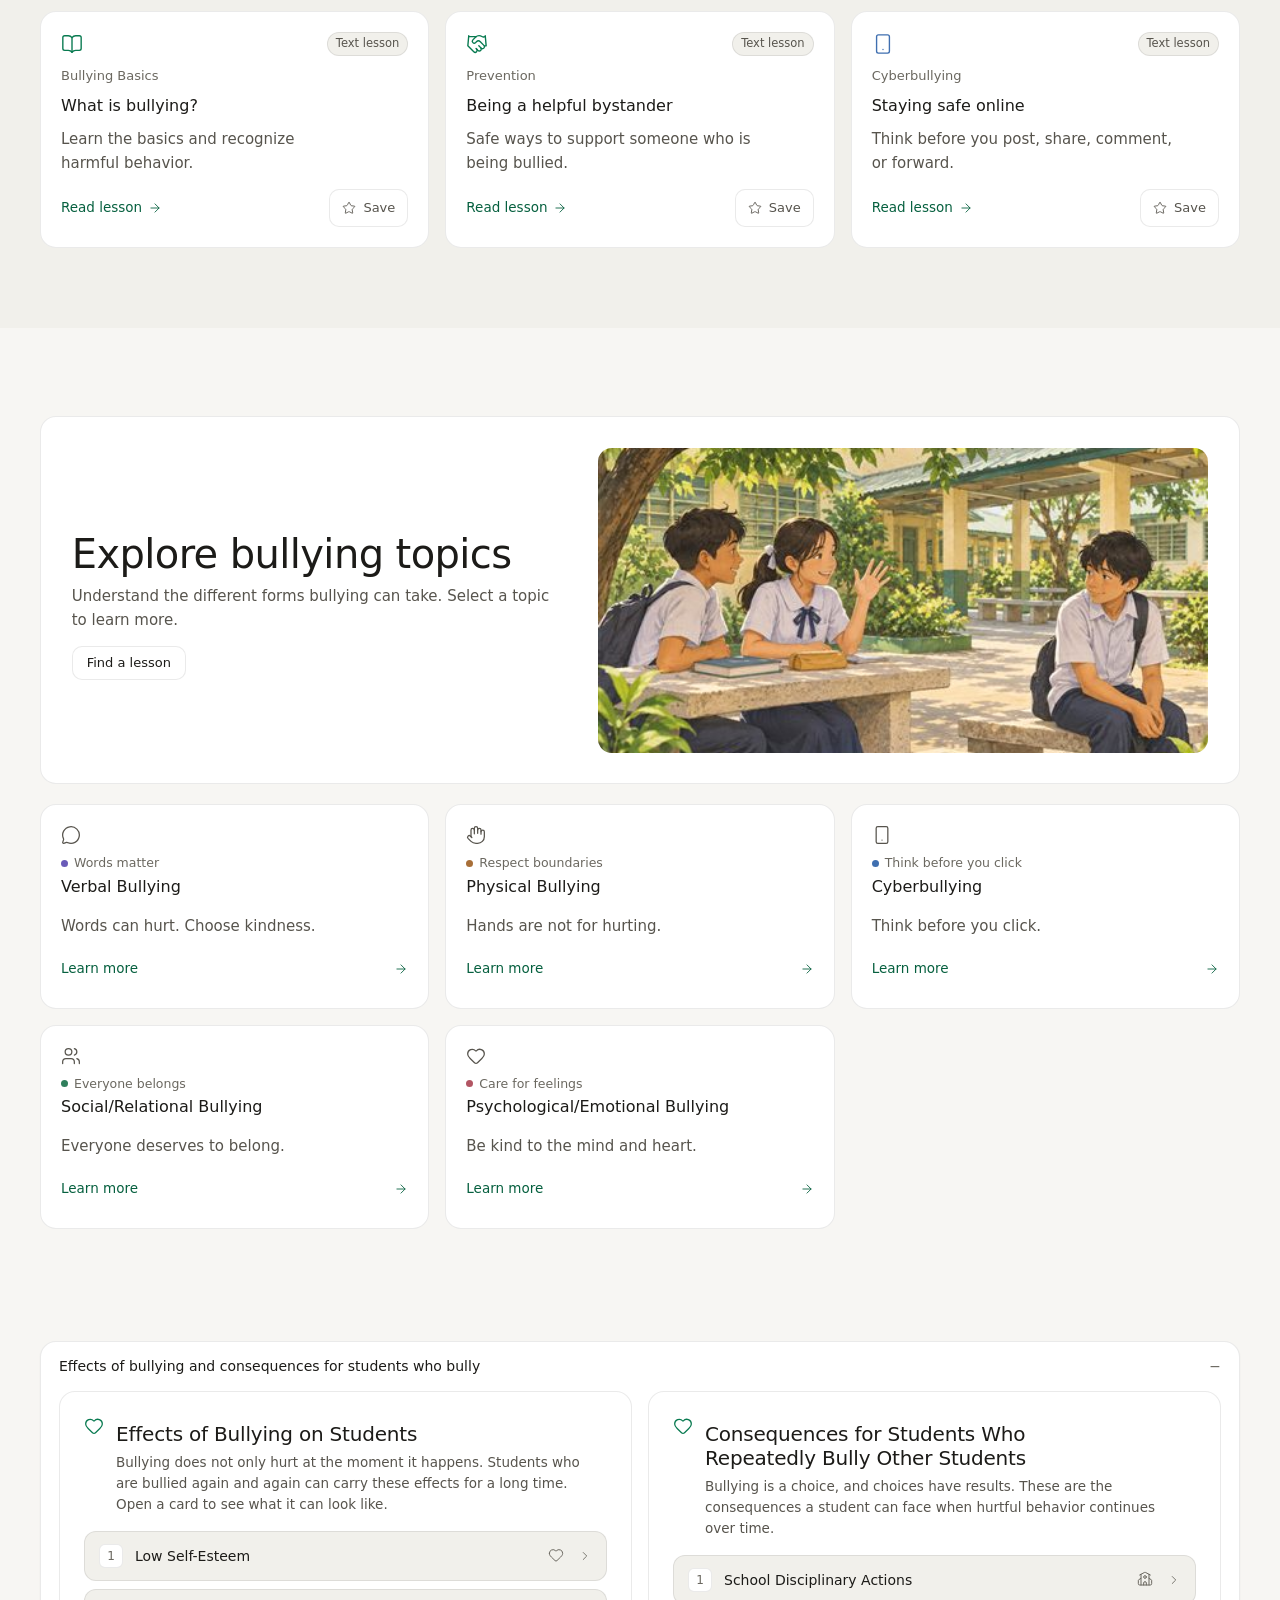
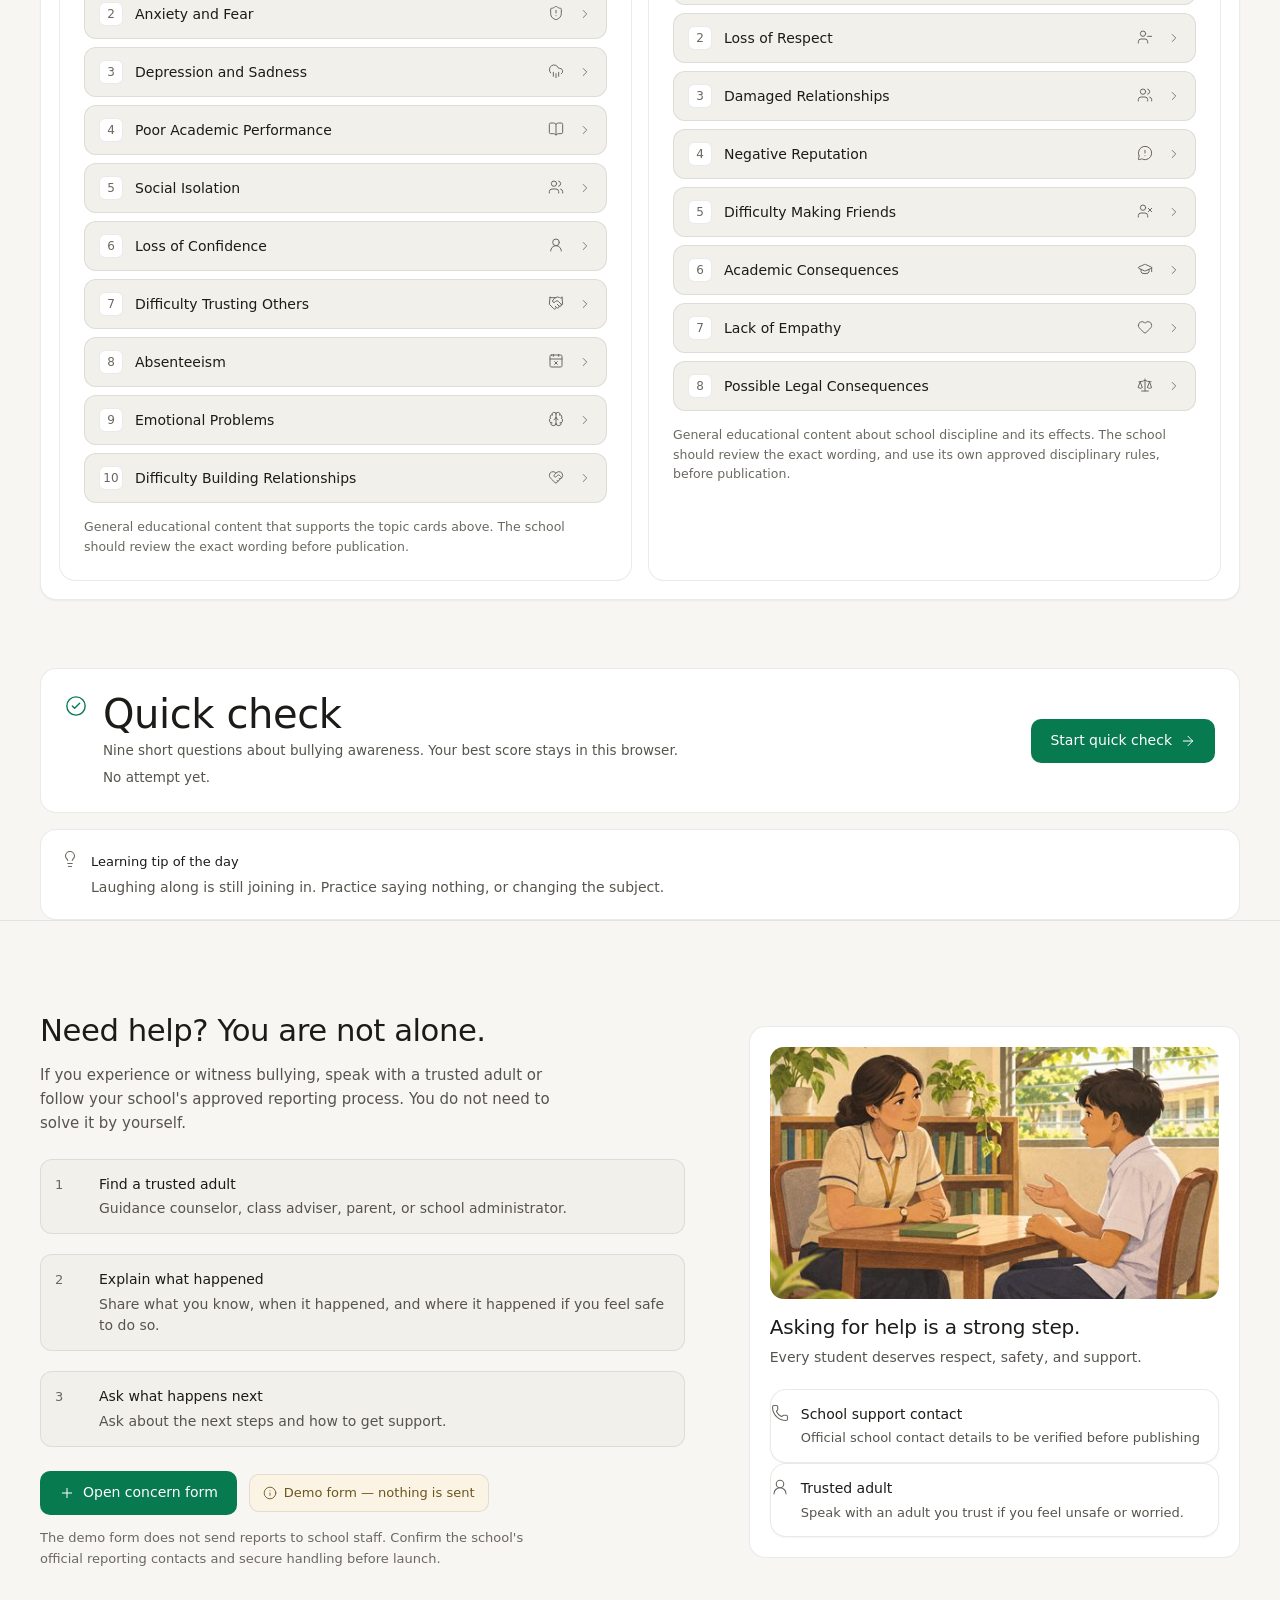
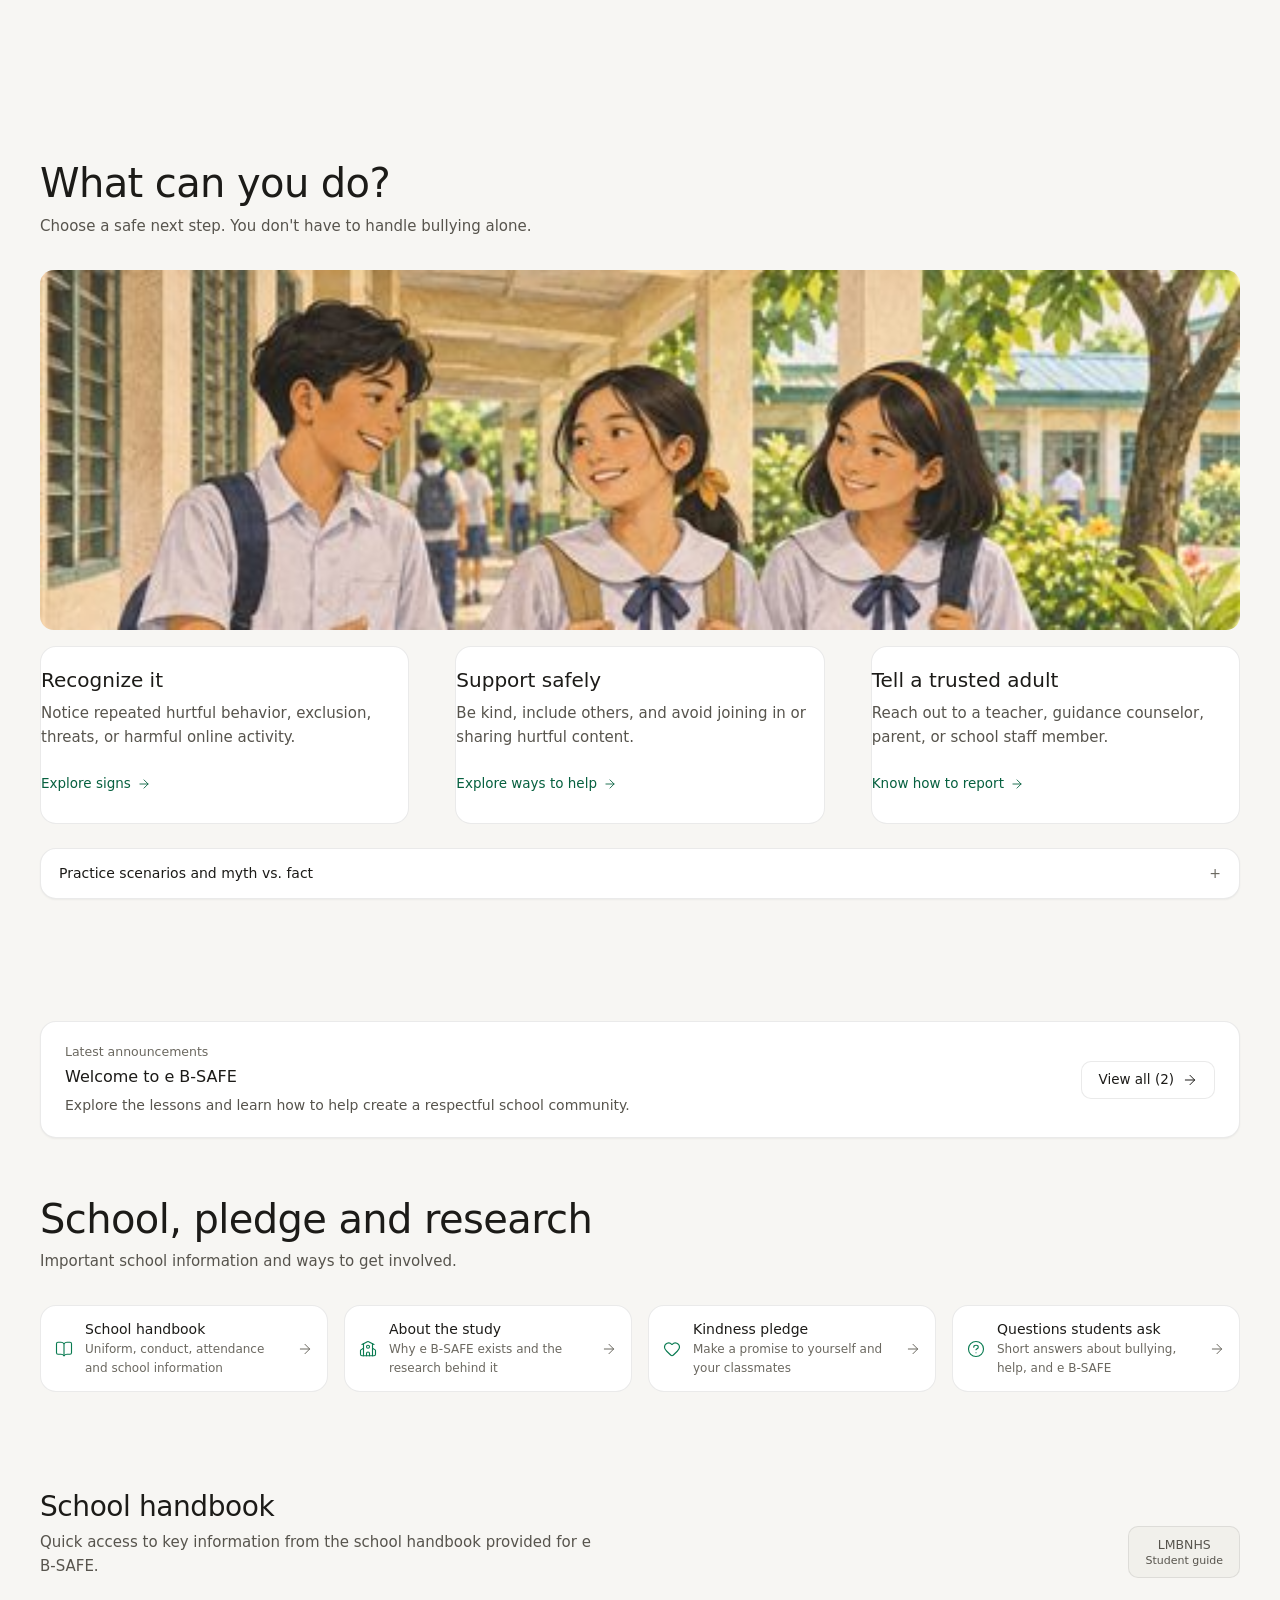
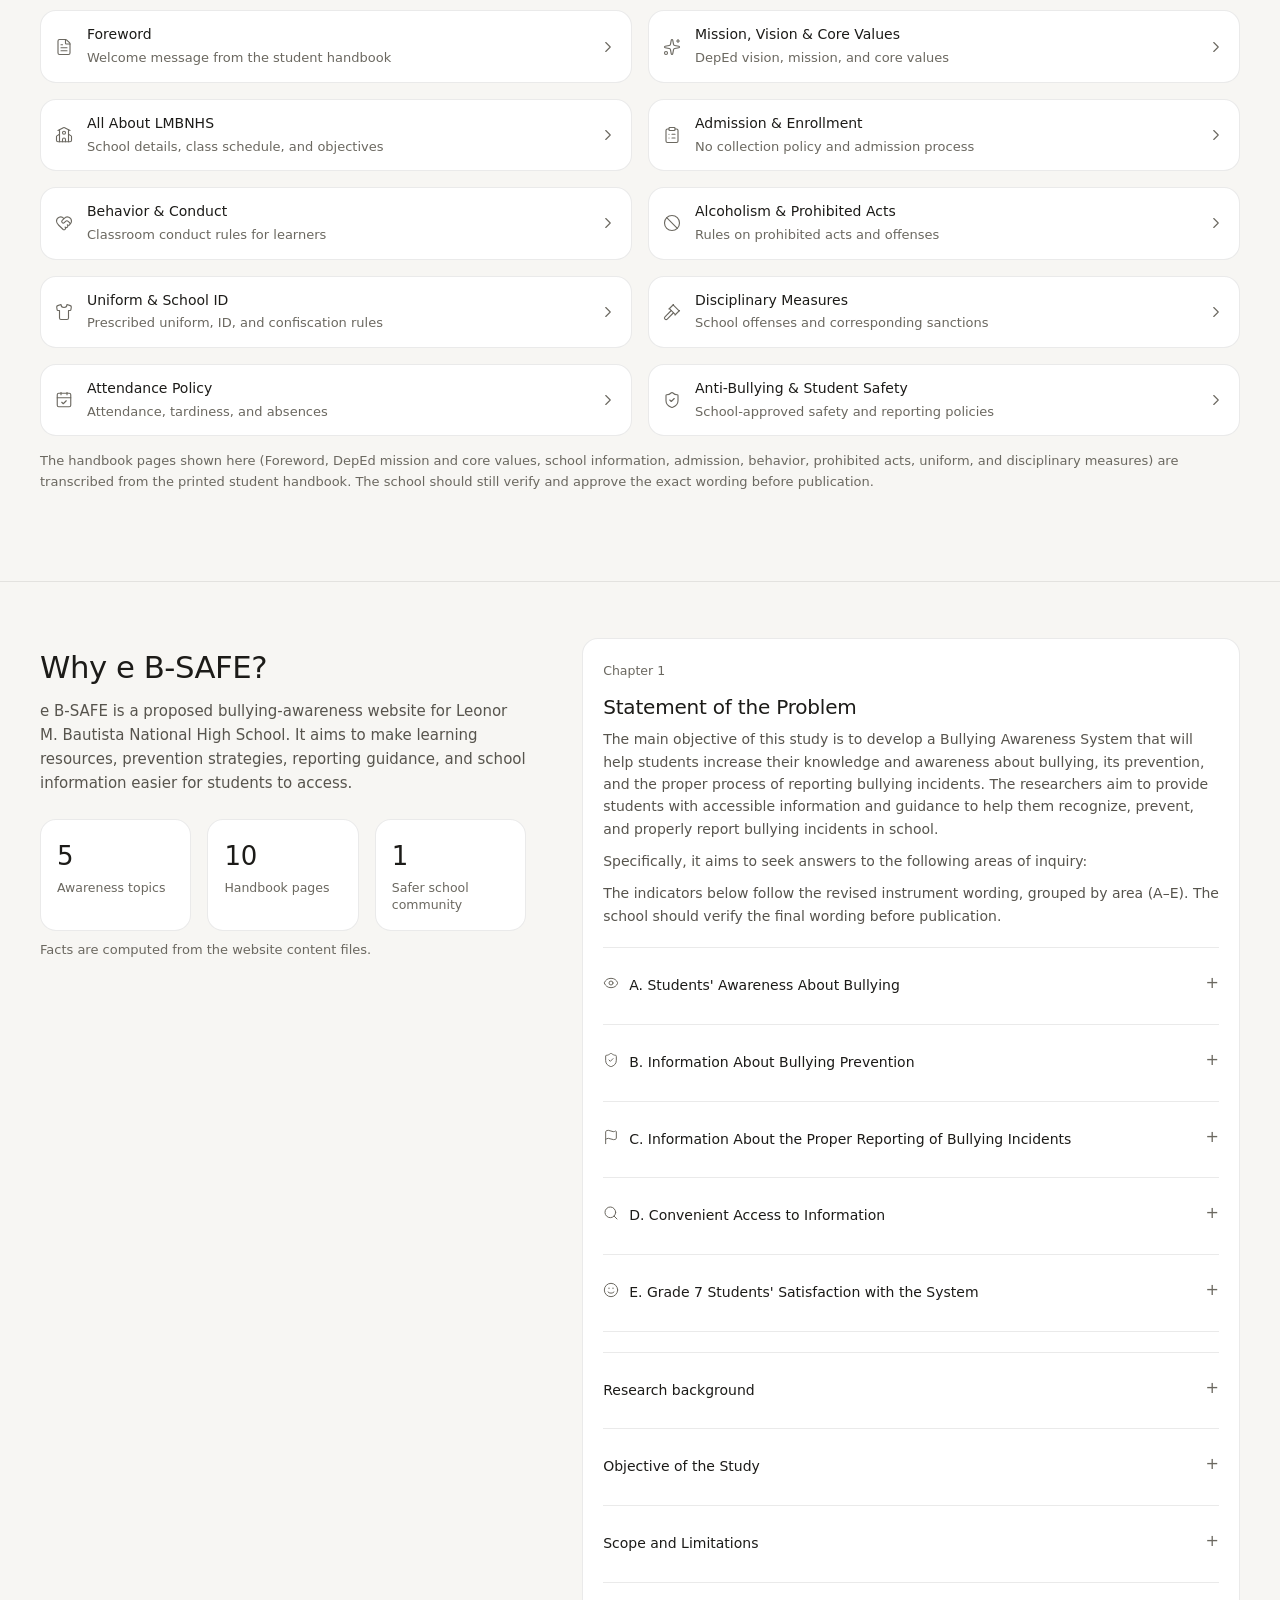
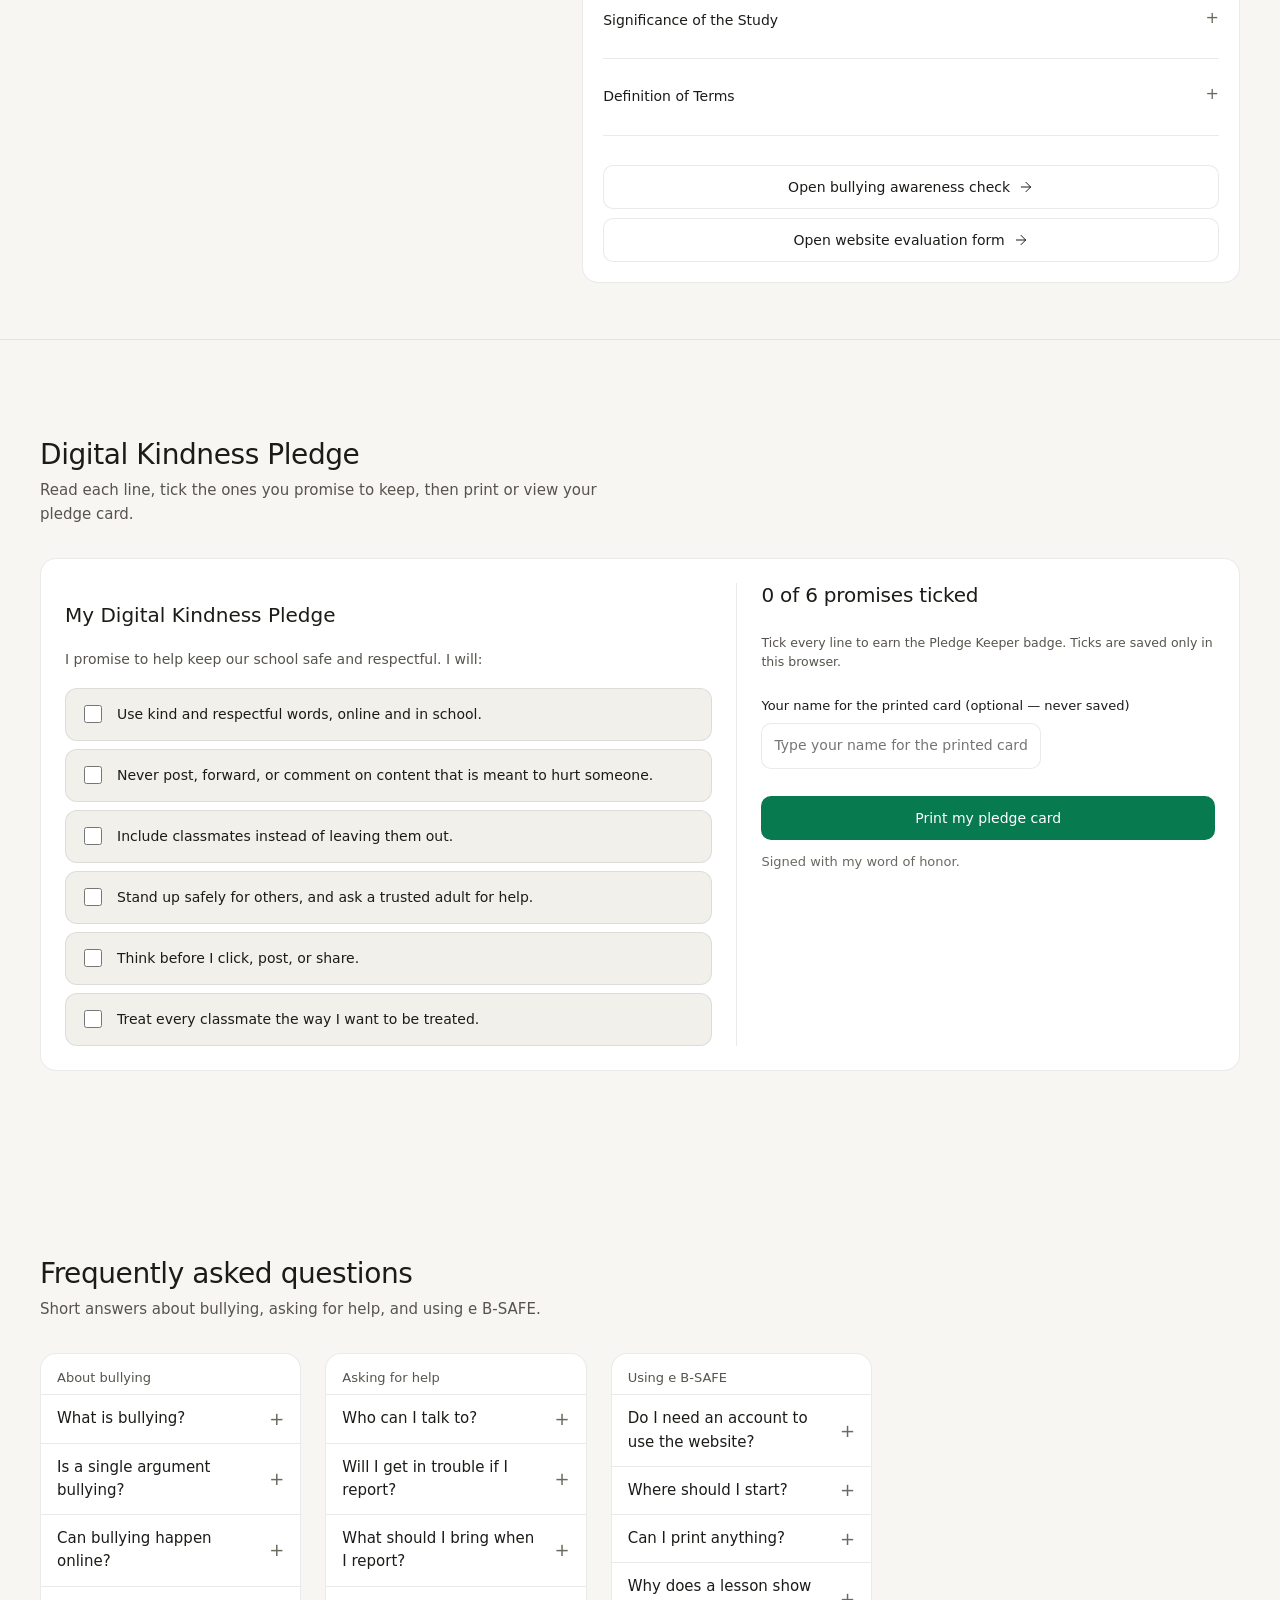
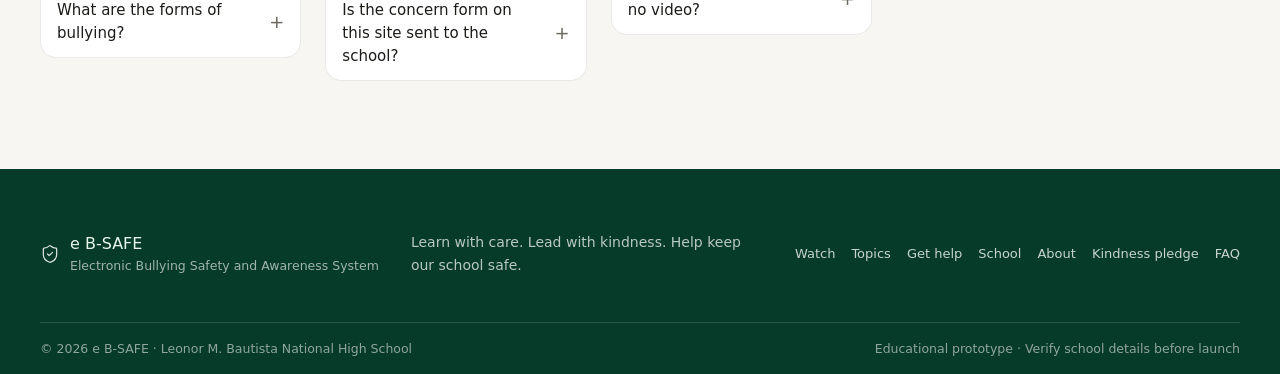
==== commit 185acebc: "Polish featured lesson content" ====
--- a/docs/index.html
+++ b/docs/index.html
@@ -8,7 +8,7 @@
   <title>e B-SAFE | Bullying Safety & Awareness</title>
   <link rel="icon" type="image/jpeg" href="assets/school-logo.jpg">
   <link rel="apple-touch-icon" href="assets/school-logo.jpg">
-  <link rel="stylesheet" href="styles.css?v=41">
+  <link rel="stylesheet" href="styles.css?v=42">
   <script>/* Pre-paint theme bootstrap: keeps the inline flash of the wrong theme away. Stored raw so this tiny script can read it. */(function(){try{var t=localStorage.getItem("ebsafe_theme");if(t!=="dark"&&t!=="light"){t=window.matchMedia&&window.matchMedia("(prefers-color-scheme: dark)").matches?"dark":"light";}if(t==="dark"){document.documentElement.setAttribute("data-theme","dark");}}catch(e){}})();</script>
 </head>
 <body class="student-home">
@@ -147,7 +147,6 @@
             <button class="big-play" id="featuredPlay" type="button" data-watch="emotional-video" aria-label="Play featured video"><svg class="icon-solid" aria-hidden="true"><use href="#i-play"/></svg></button>
           </div>
           <div class="hero-video-copy">
-            <span class="content-pill" id="featuredCategory">Psychological / Emotional</span>
             <h2 id="featuredTitle">Psychological / Emotional Bullying</h2>
             <p id="featuredDescription">A short video on emotional harm and getting support.</p>
             <div class="video-meta"><span><svg class="meta-ico" aria-hidden="true"><use href="#i-clock"/></svg><span id="featuredDuration">0:24</span></span></div>
@@ -288,6 +287,6 @@
   <div id="printRoot" class="print-root" hidden></div>
   <button class="back-to-top" id="backToTop" type="button" aria-label="Back to top" hidden><svg aria-hidden="true"><use href="#i-arrow-up"/></svg></button>
   <div class="sr-only" id="liveRegion" role="status" aria-live="polite"></div>
-  <script src="app.js?v=41" defer></script>
+  <script src="app.js?v=42" defer></script>
 </body>
 </html>
--- a/docs/styles.css
+++ b/docs/styles.css
@@ -3652,7 +3652,6 @@
   margin-block-start: 20px;
   padding: 8px 0 !important;
   border: 0 !important;
-  border-block-start: 1px solid var(--line) !important;
   border-radius: 0 !important;
   background: transparent !important;
   box-shadow: none !important;
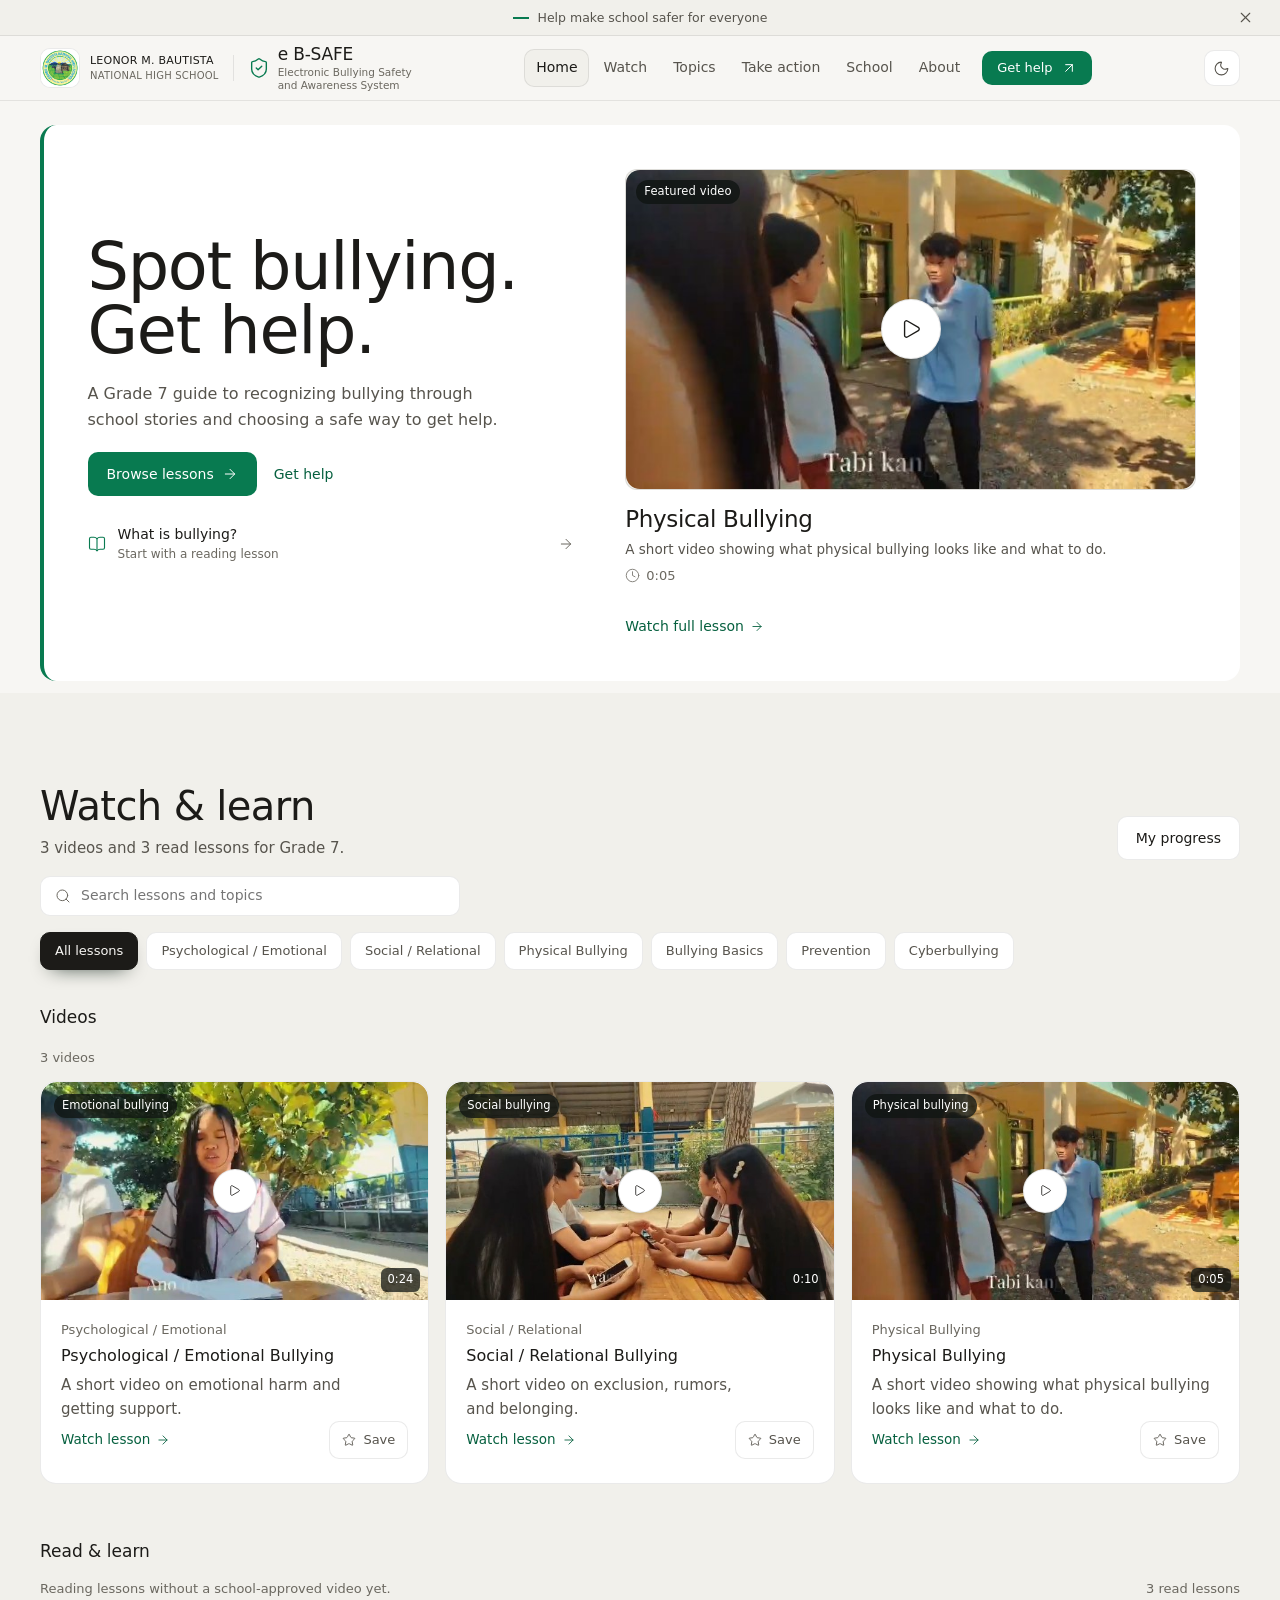
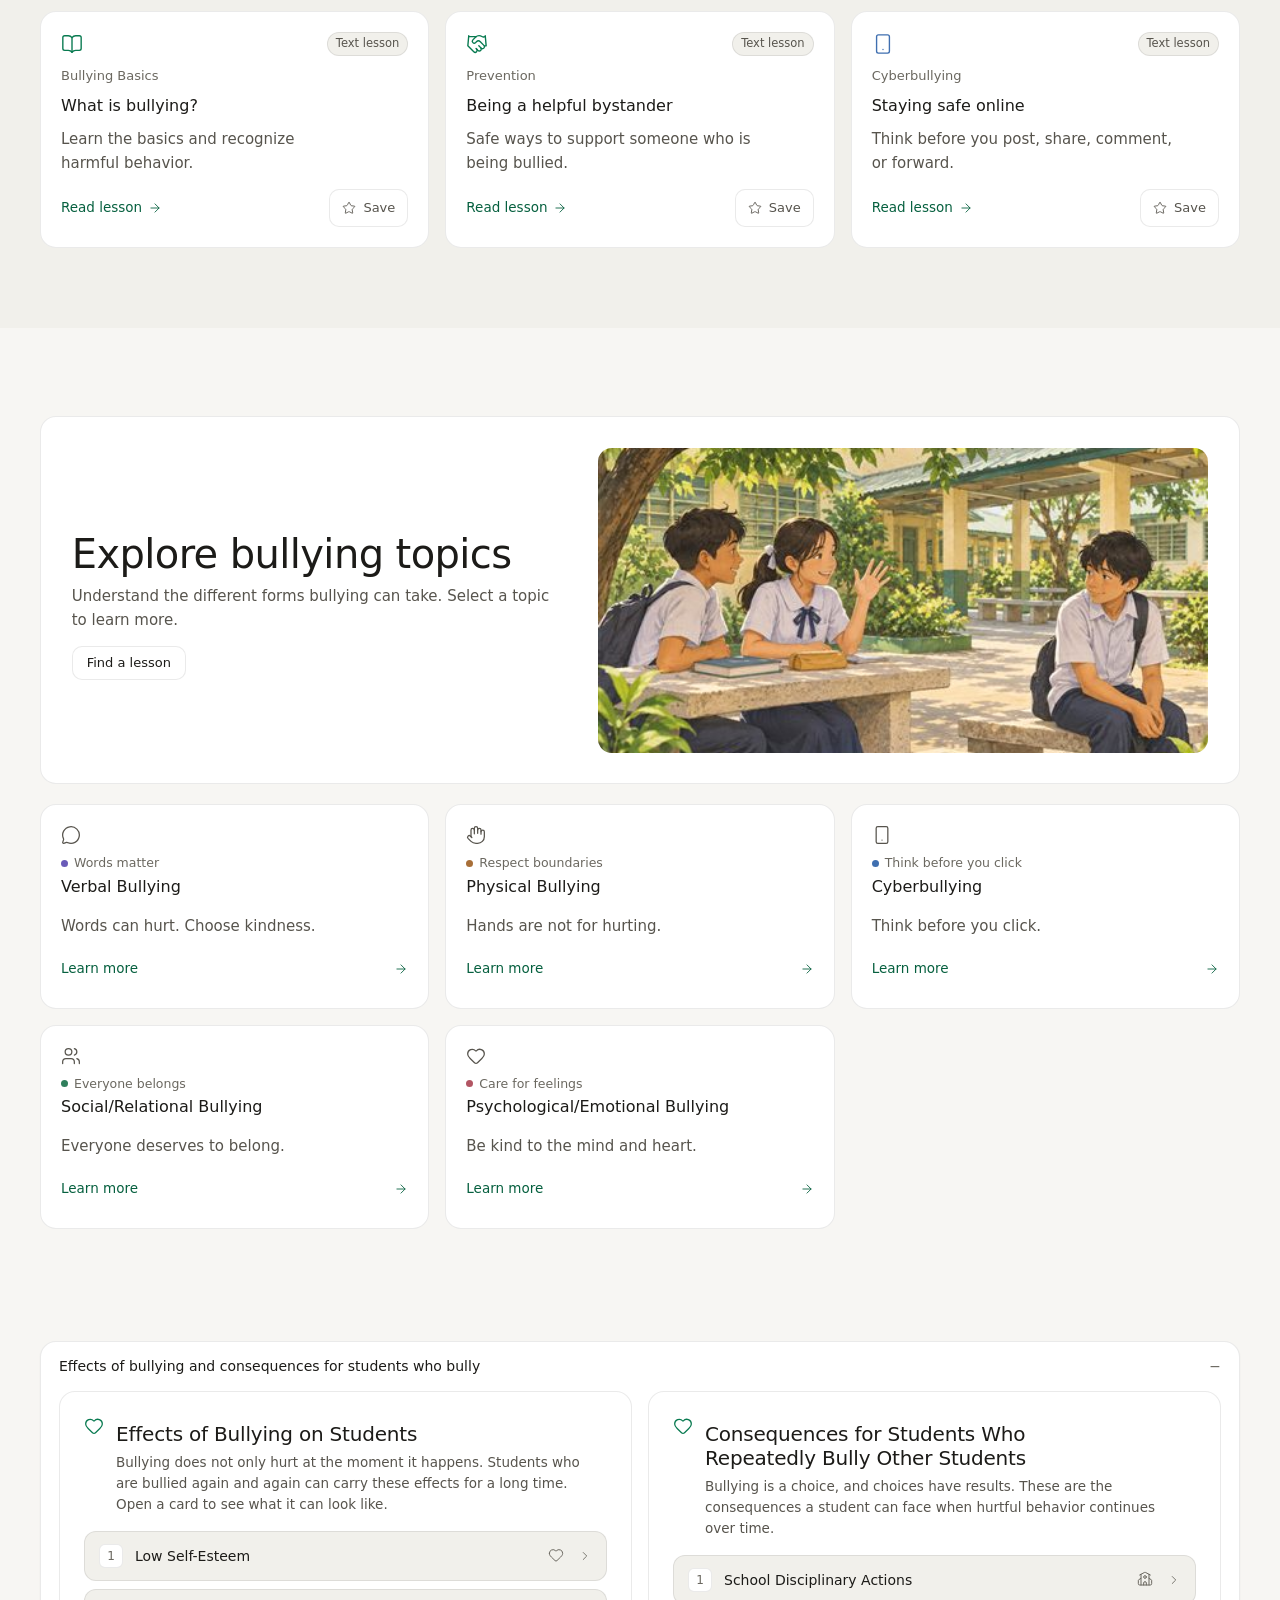
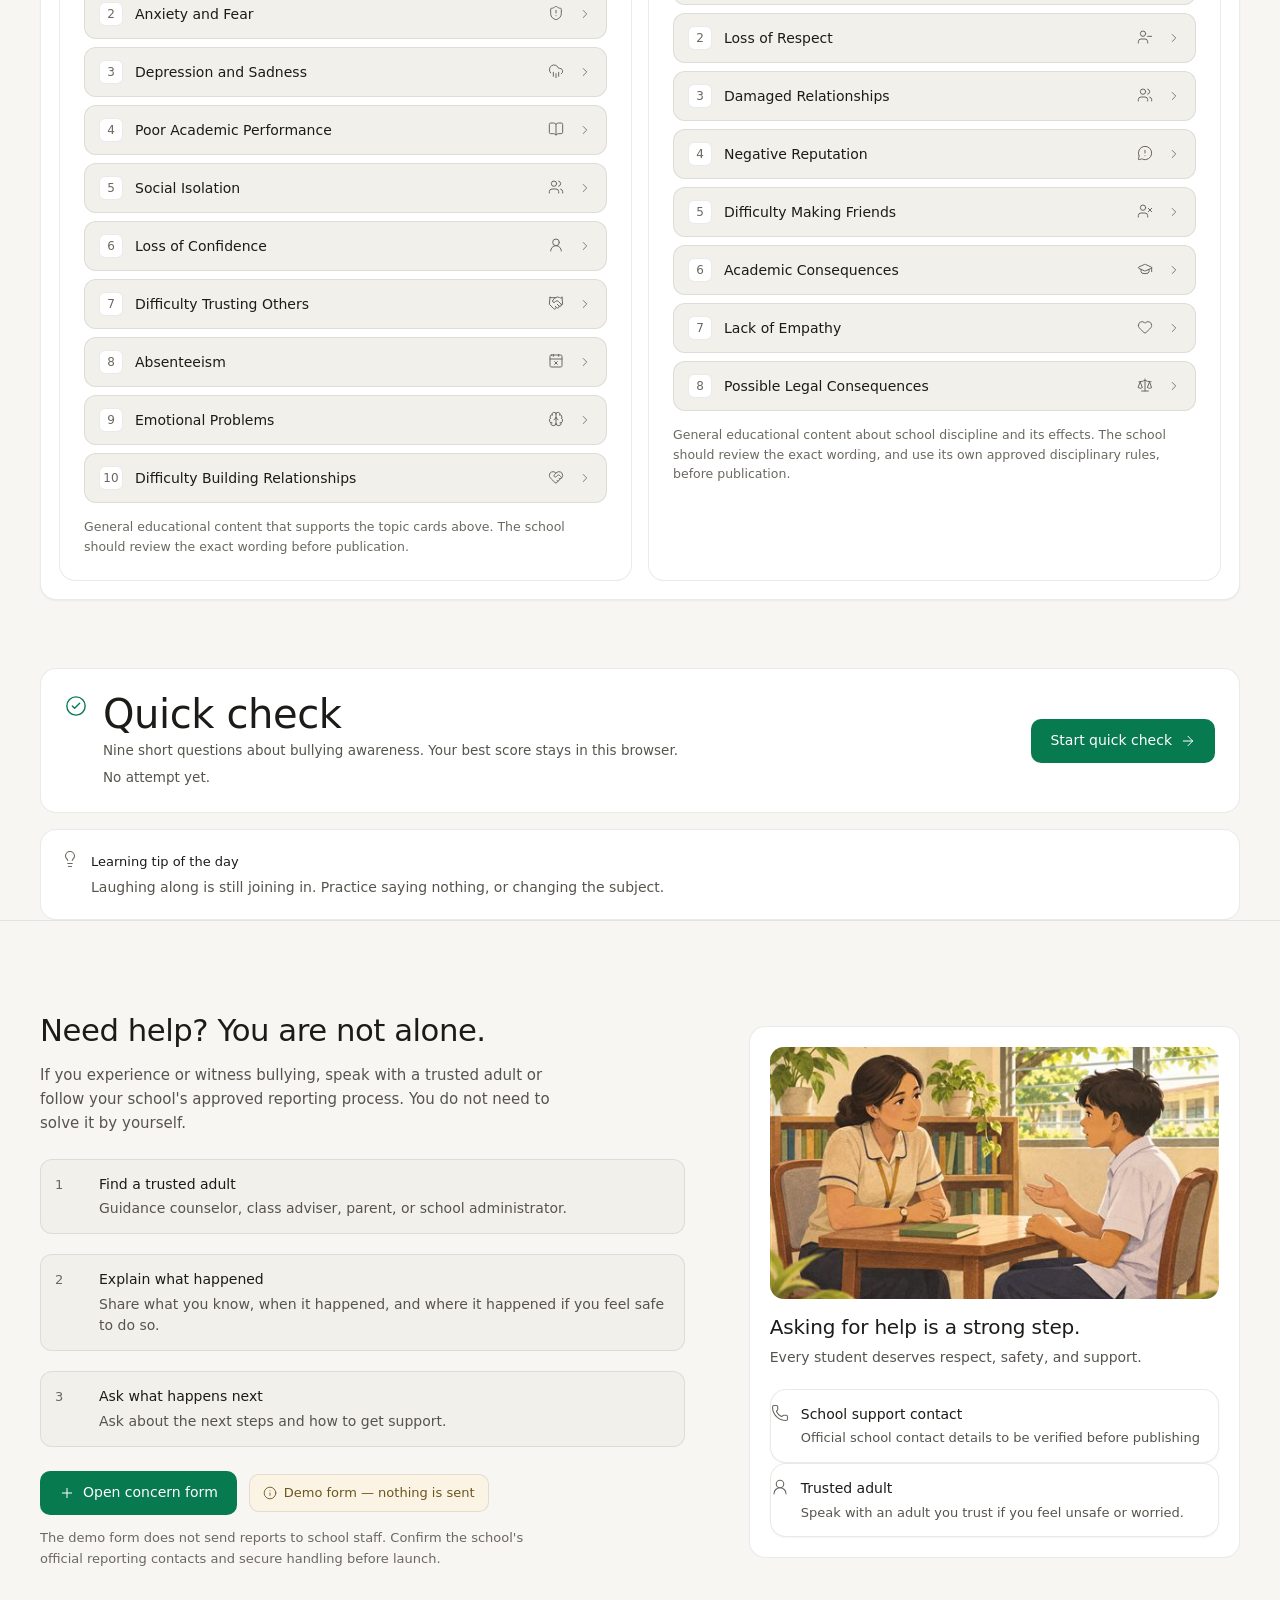
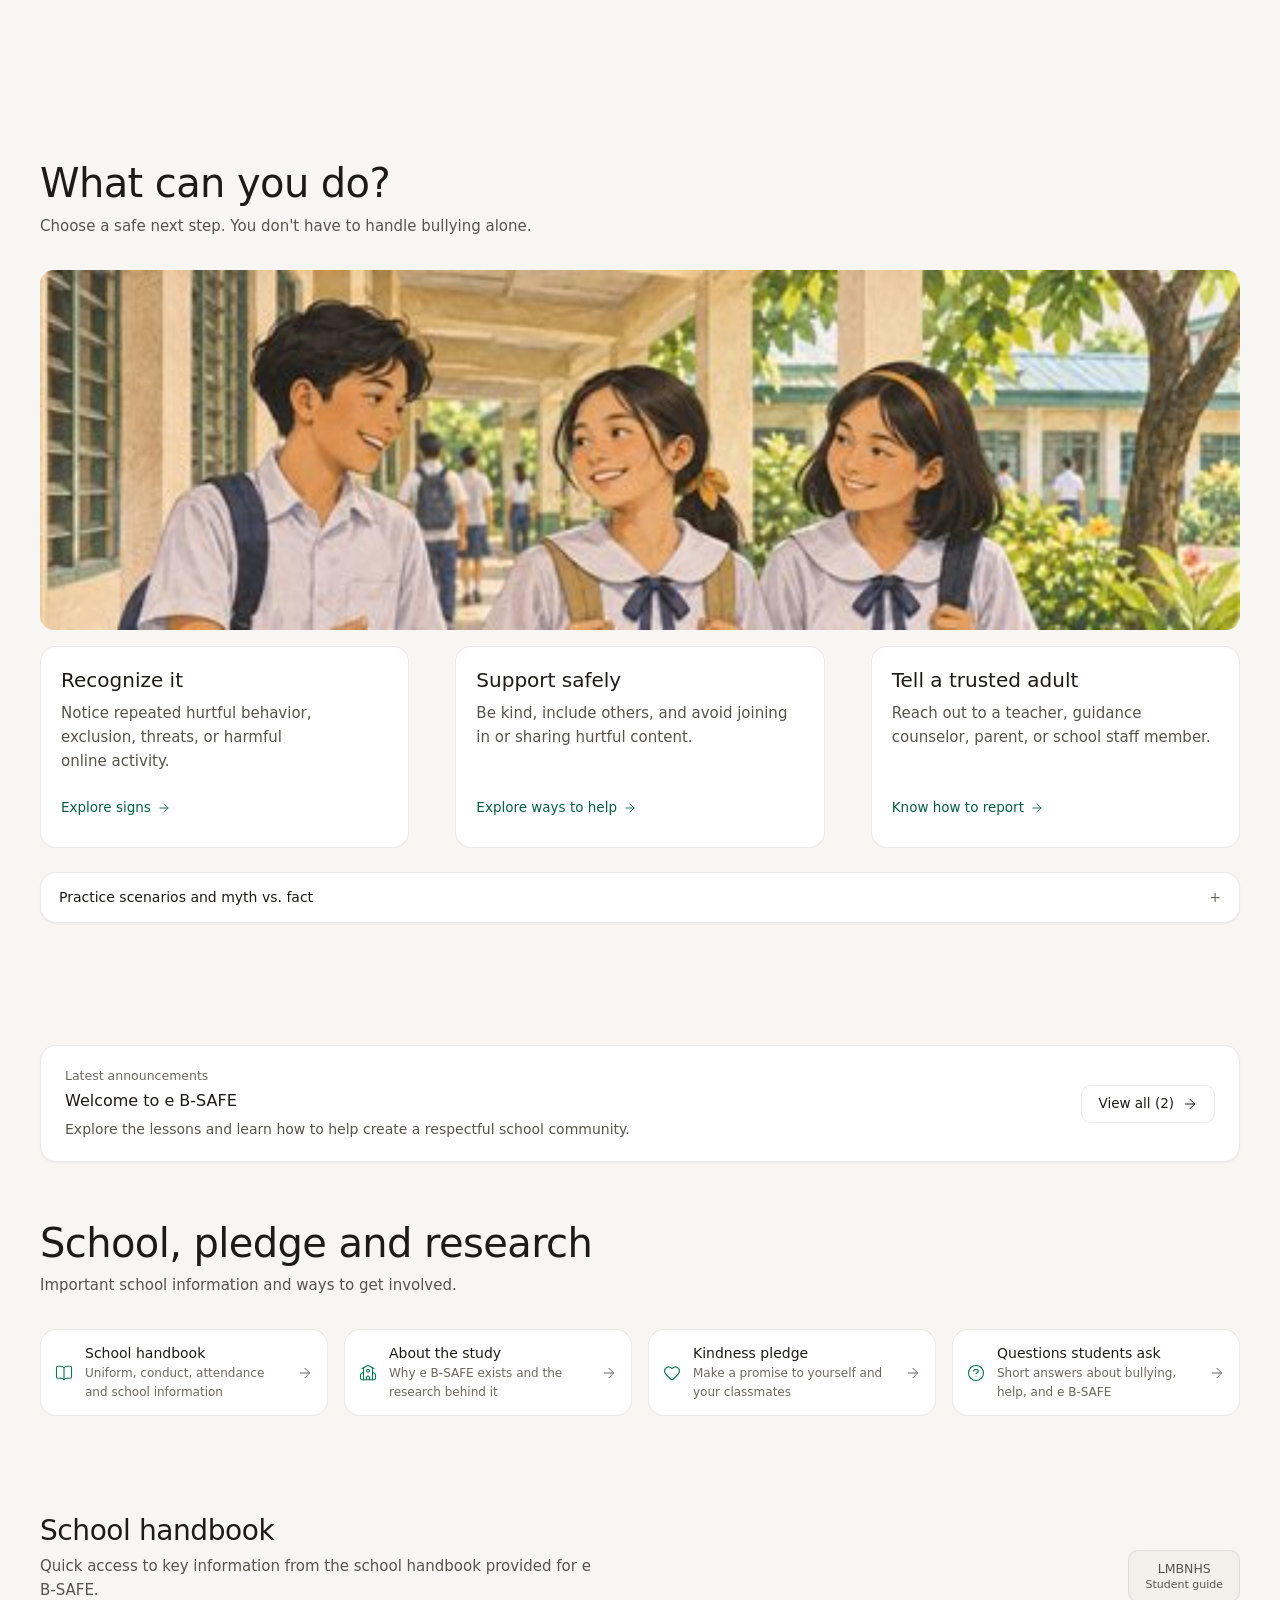
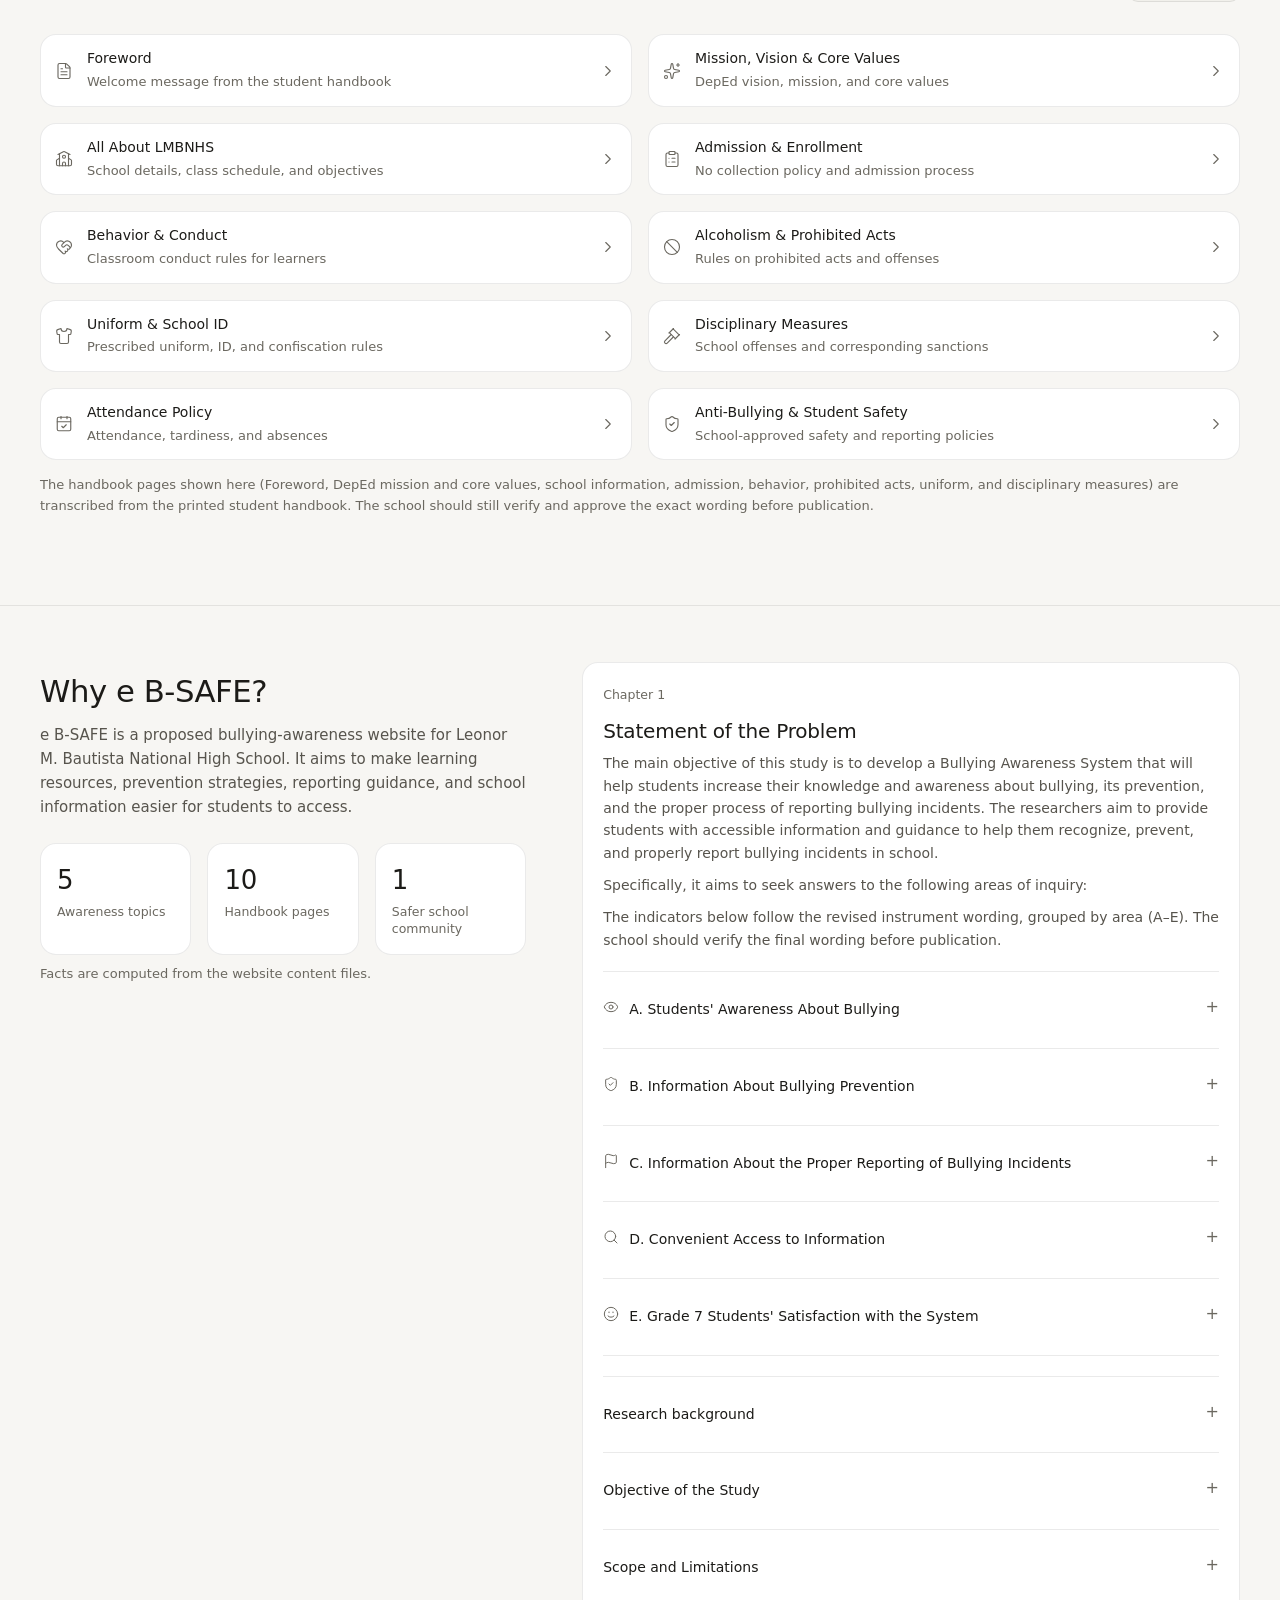
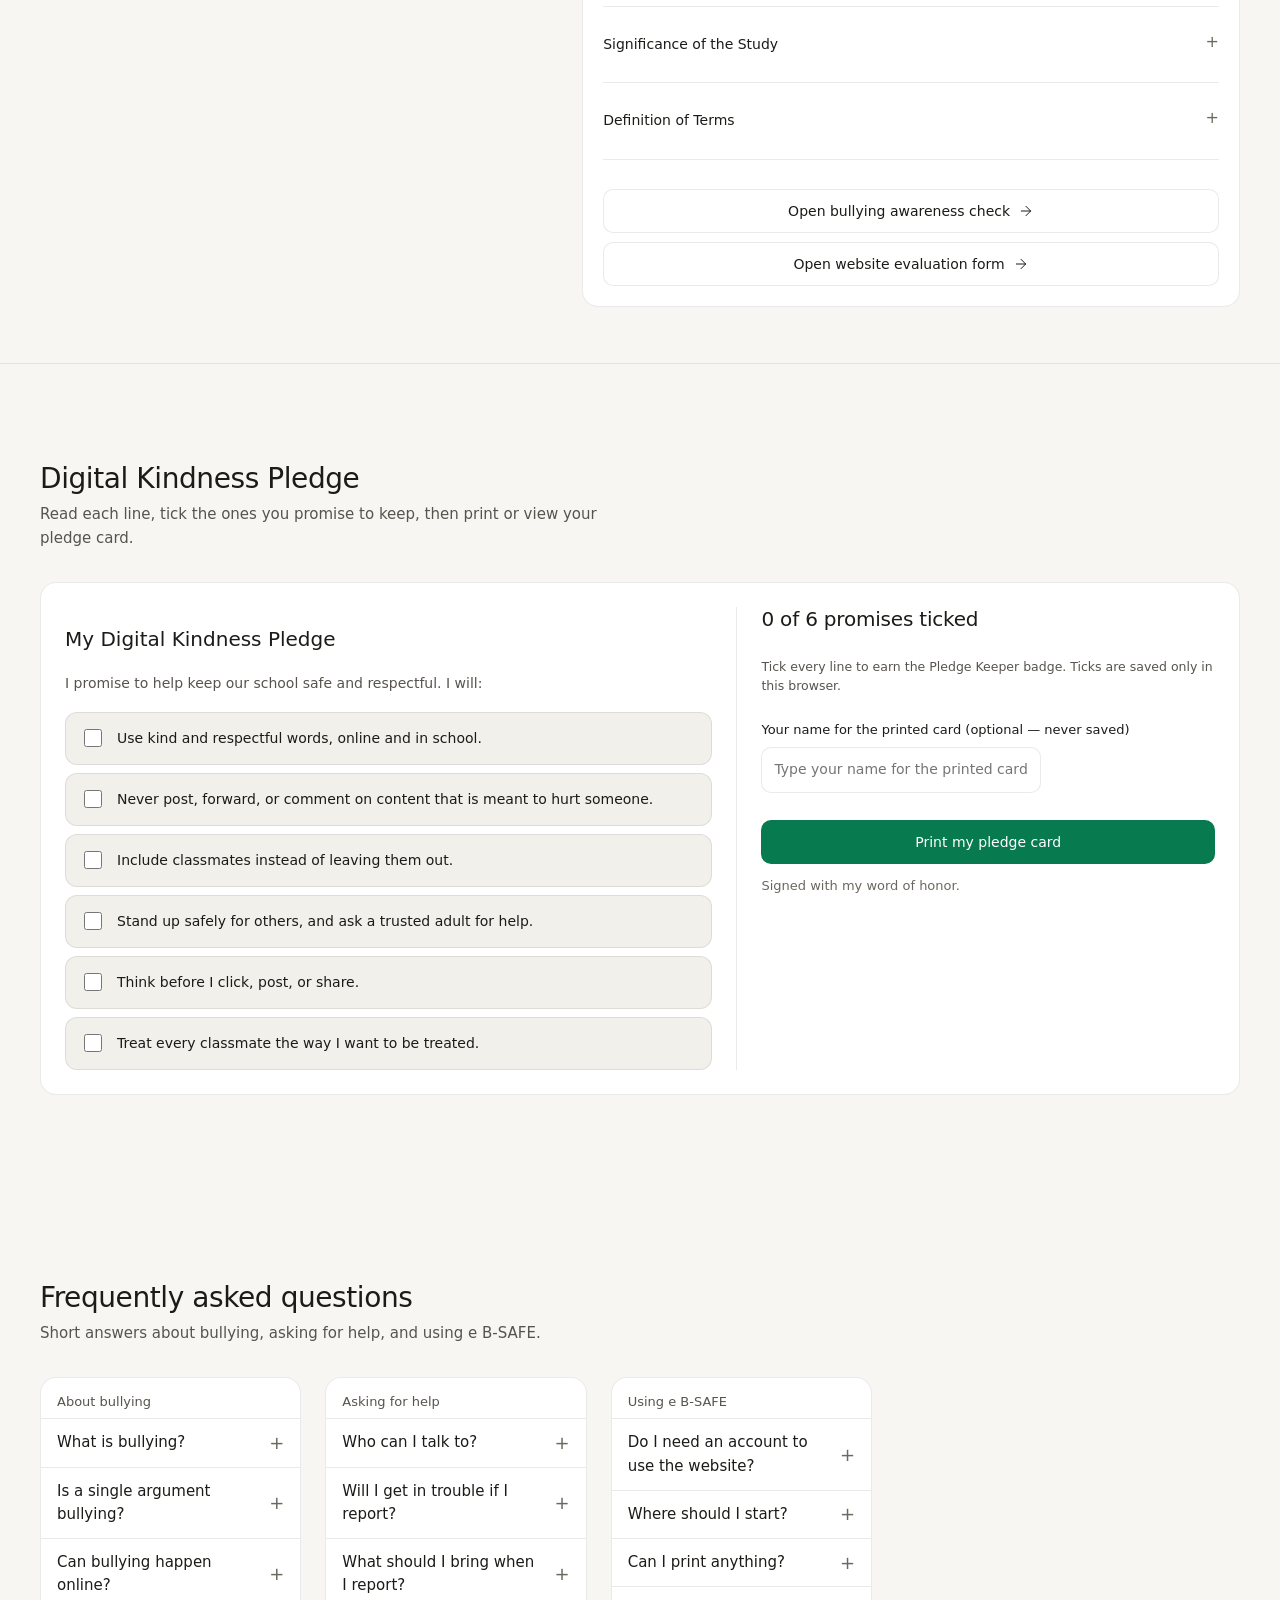
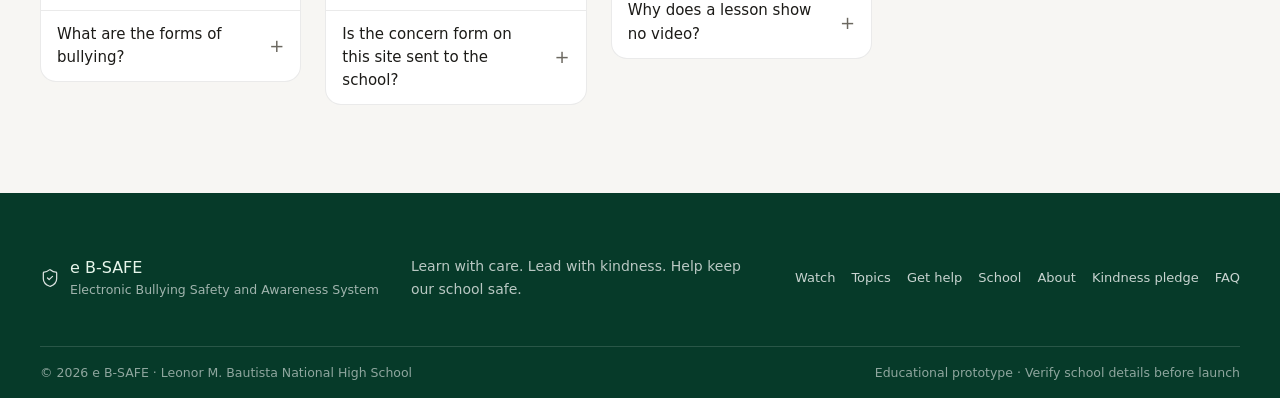
==== commit 92b16432: "Fix action card text spacing" ====
--- a/docs/index.html
+++ b/docs/index.html
@@ -8,7 +8,7 @@
   <title>e B-SAFE | Bullying Safety & Awareness</title>
   <link rel="icon" type="image/jpeg" href="assets/school-logo.jpg">
   <link rel="apple-touch-icon" href="assets/school-logo.jpg">
-  <link rel="stylesheet" href="styles.css?v=42">
+  <link rel="stylesheet" href="styles.css?v=43">
   <script>/* Pre-paint theme bootstrap: keeps the inline flash of the wrong theme away. Stored raw so this tiny script can read it. */(function(){try{var t=localStorage.getItem("ebsafe_theme");if(t!=="dark"&&t!=="light"){t=window.matchMedia&&window.matchMedia("(prefers-color-scheme: dark)").matches?"dark":"light";}if(t==="dark"){document.documentElement.setAttribute("data-theme","dark");}}catch(e){}})();</script>
 </head>
 <body class="student-home">
--- a/docs/styles.css
+++ b/docs/styles.css
@@ -3585,7 +3585,7 @@
 }
 body.student-home .action-card {
   min-height: 0;
-  padding: 20px 0 !important;
+  padding: 20px !important;
   border: 0 !important;
   border-block-start: 3px solid var(--accent) !important;
   border-radius: 0 !important;
